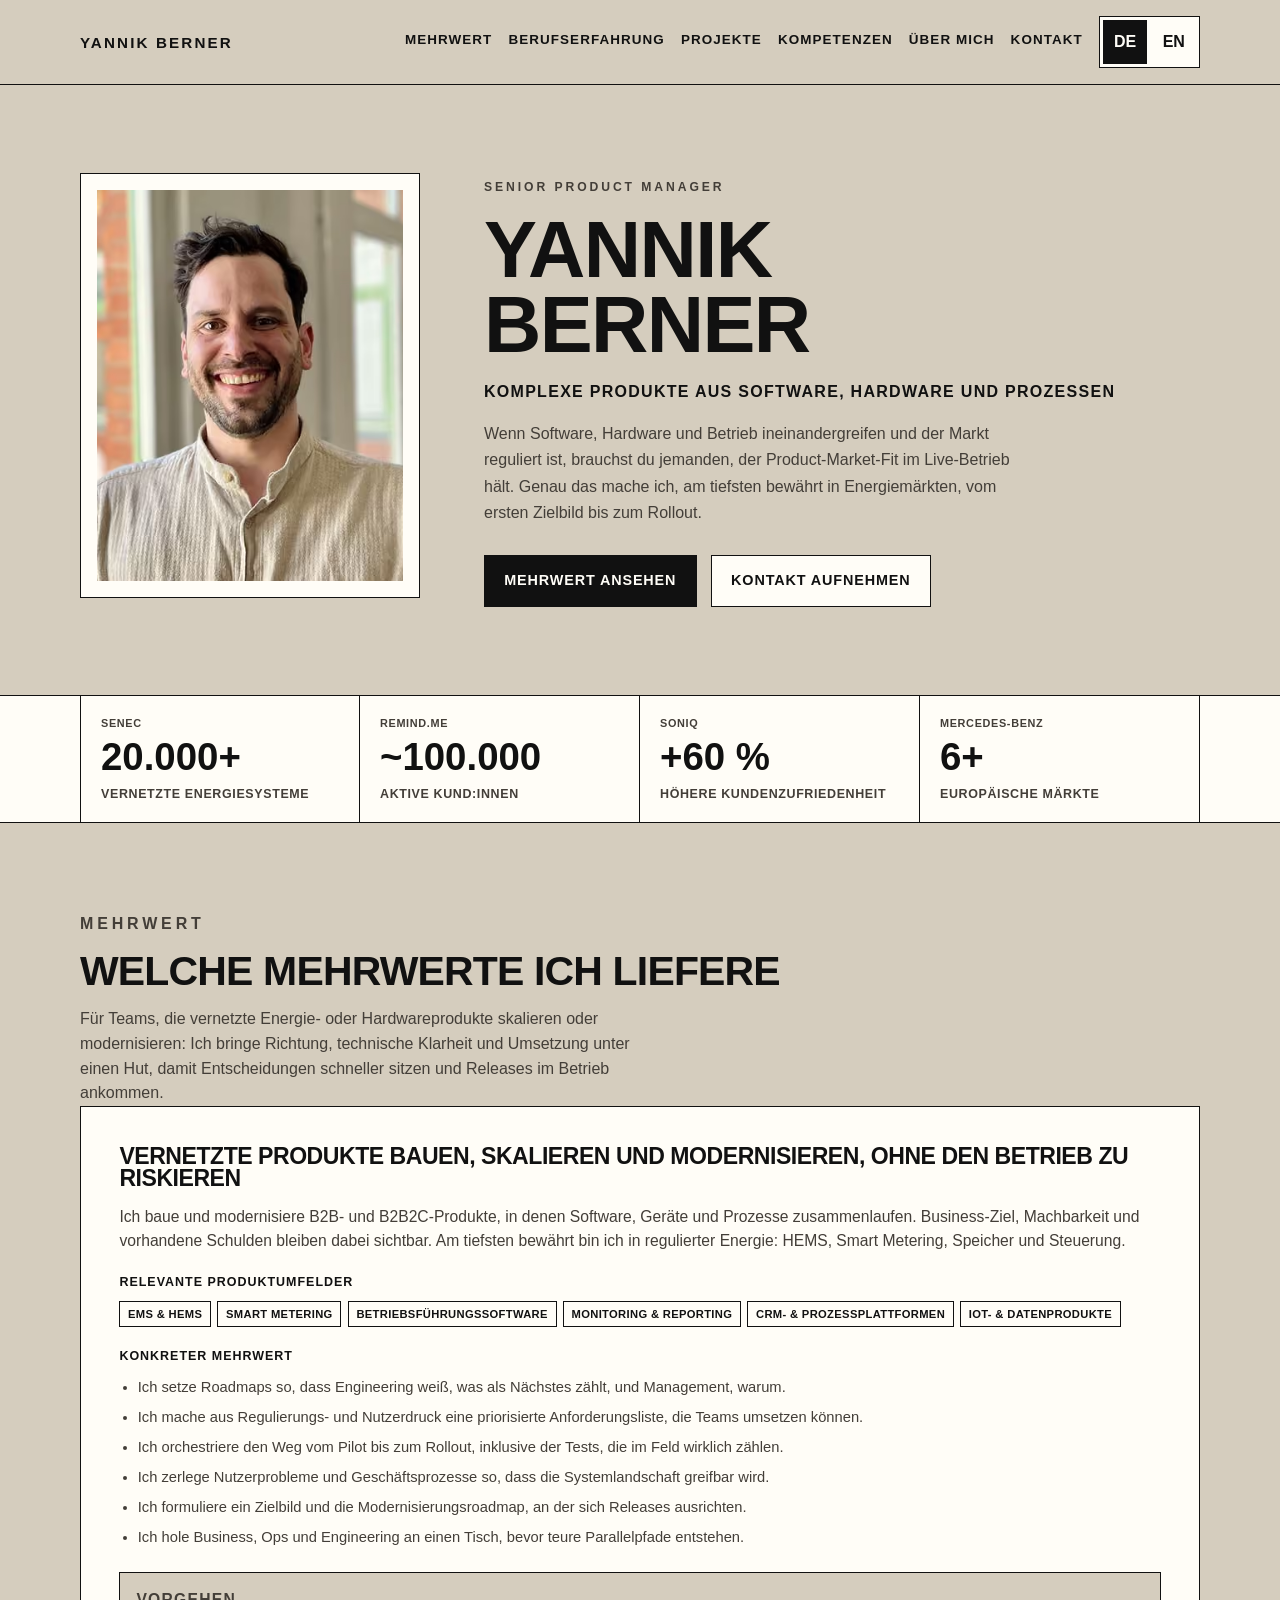
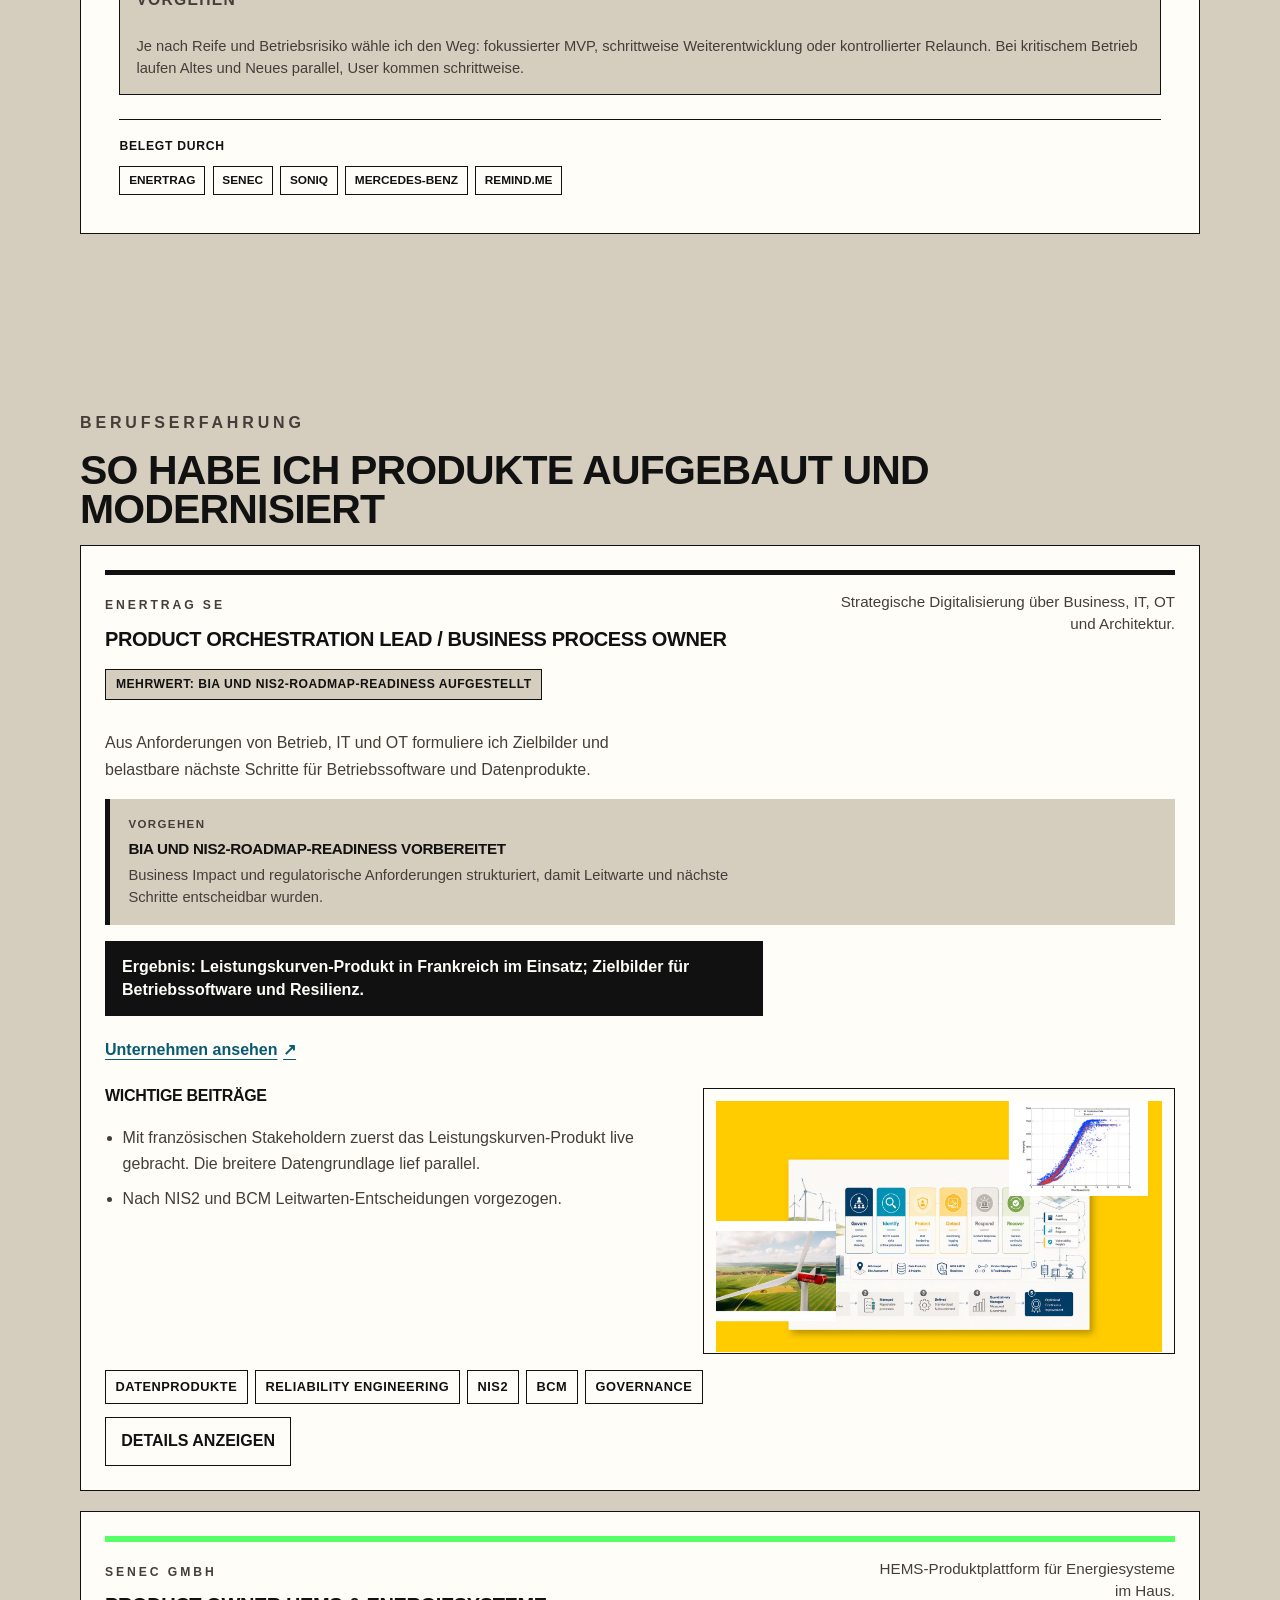
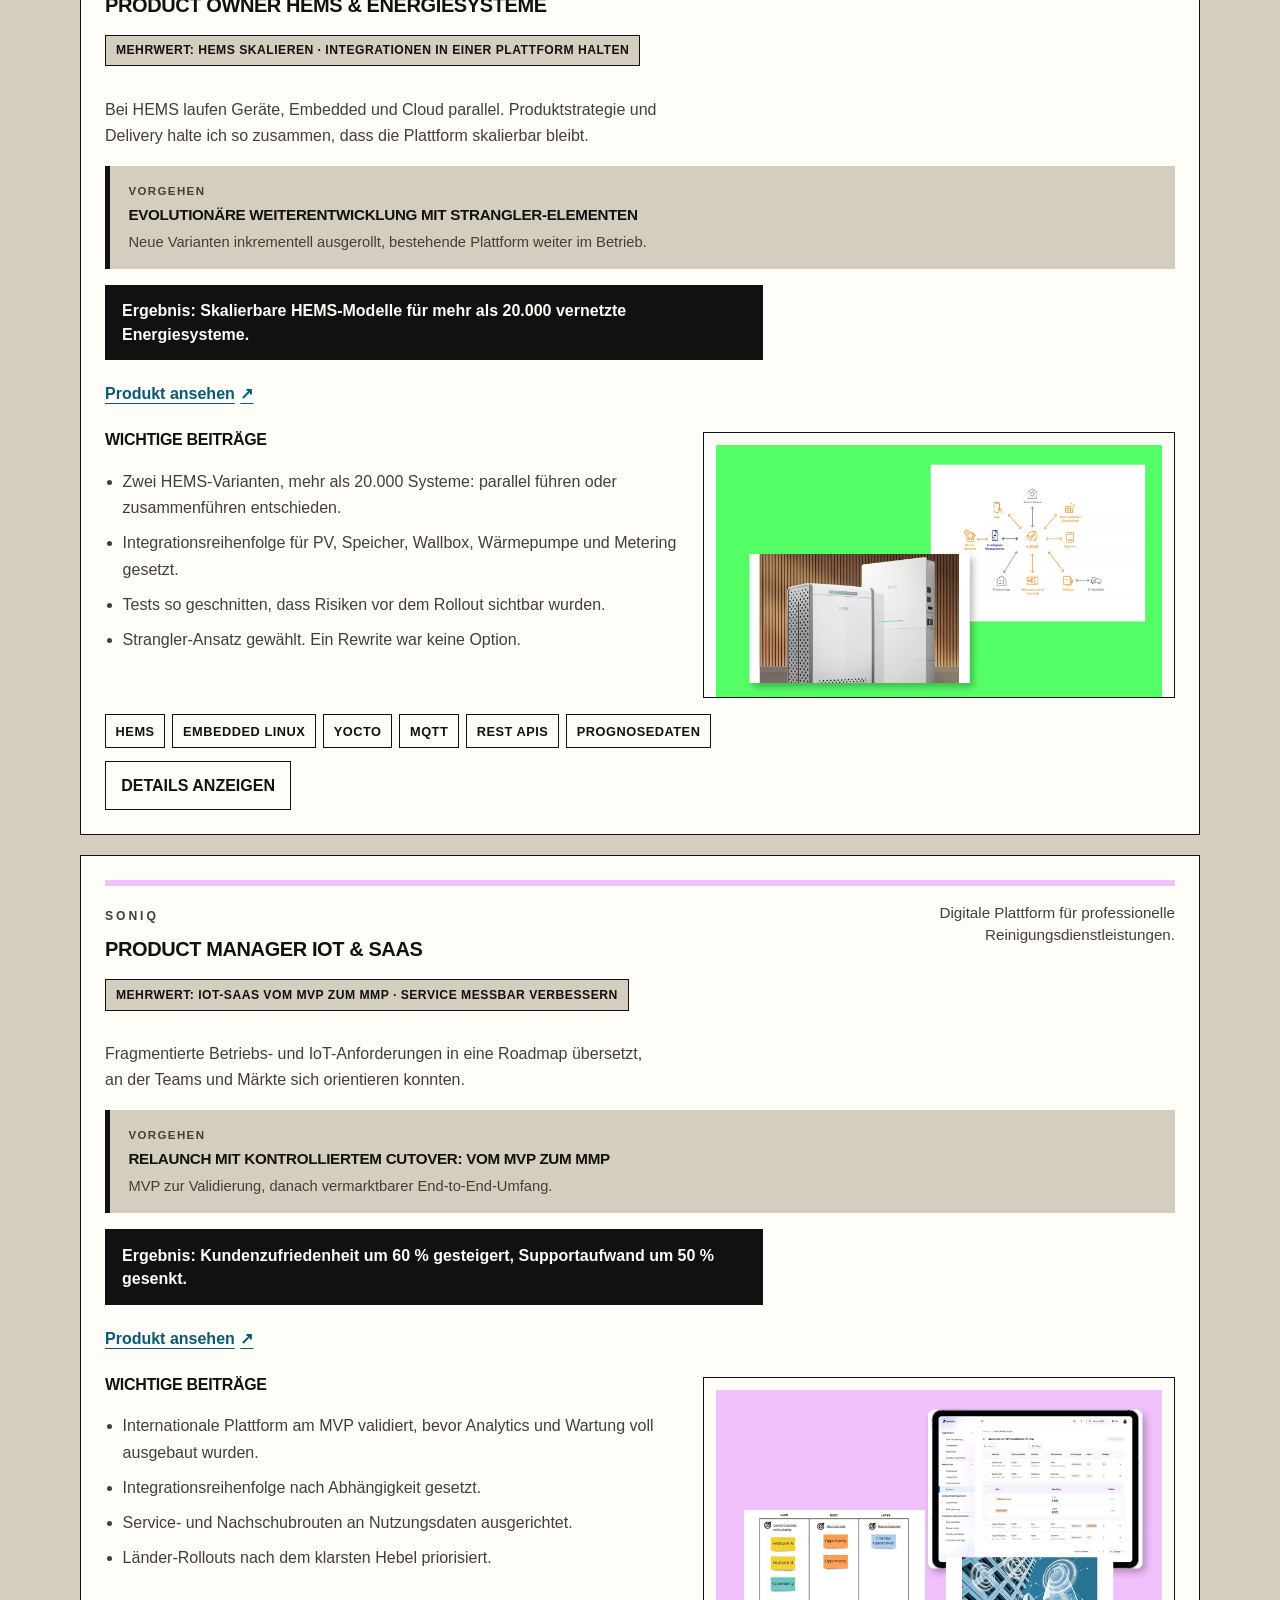
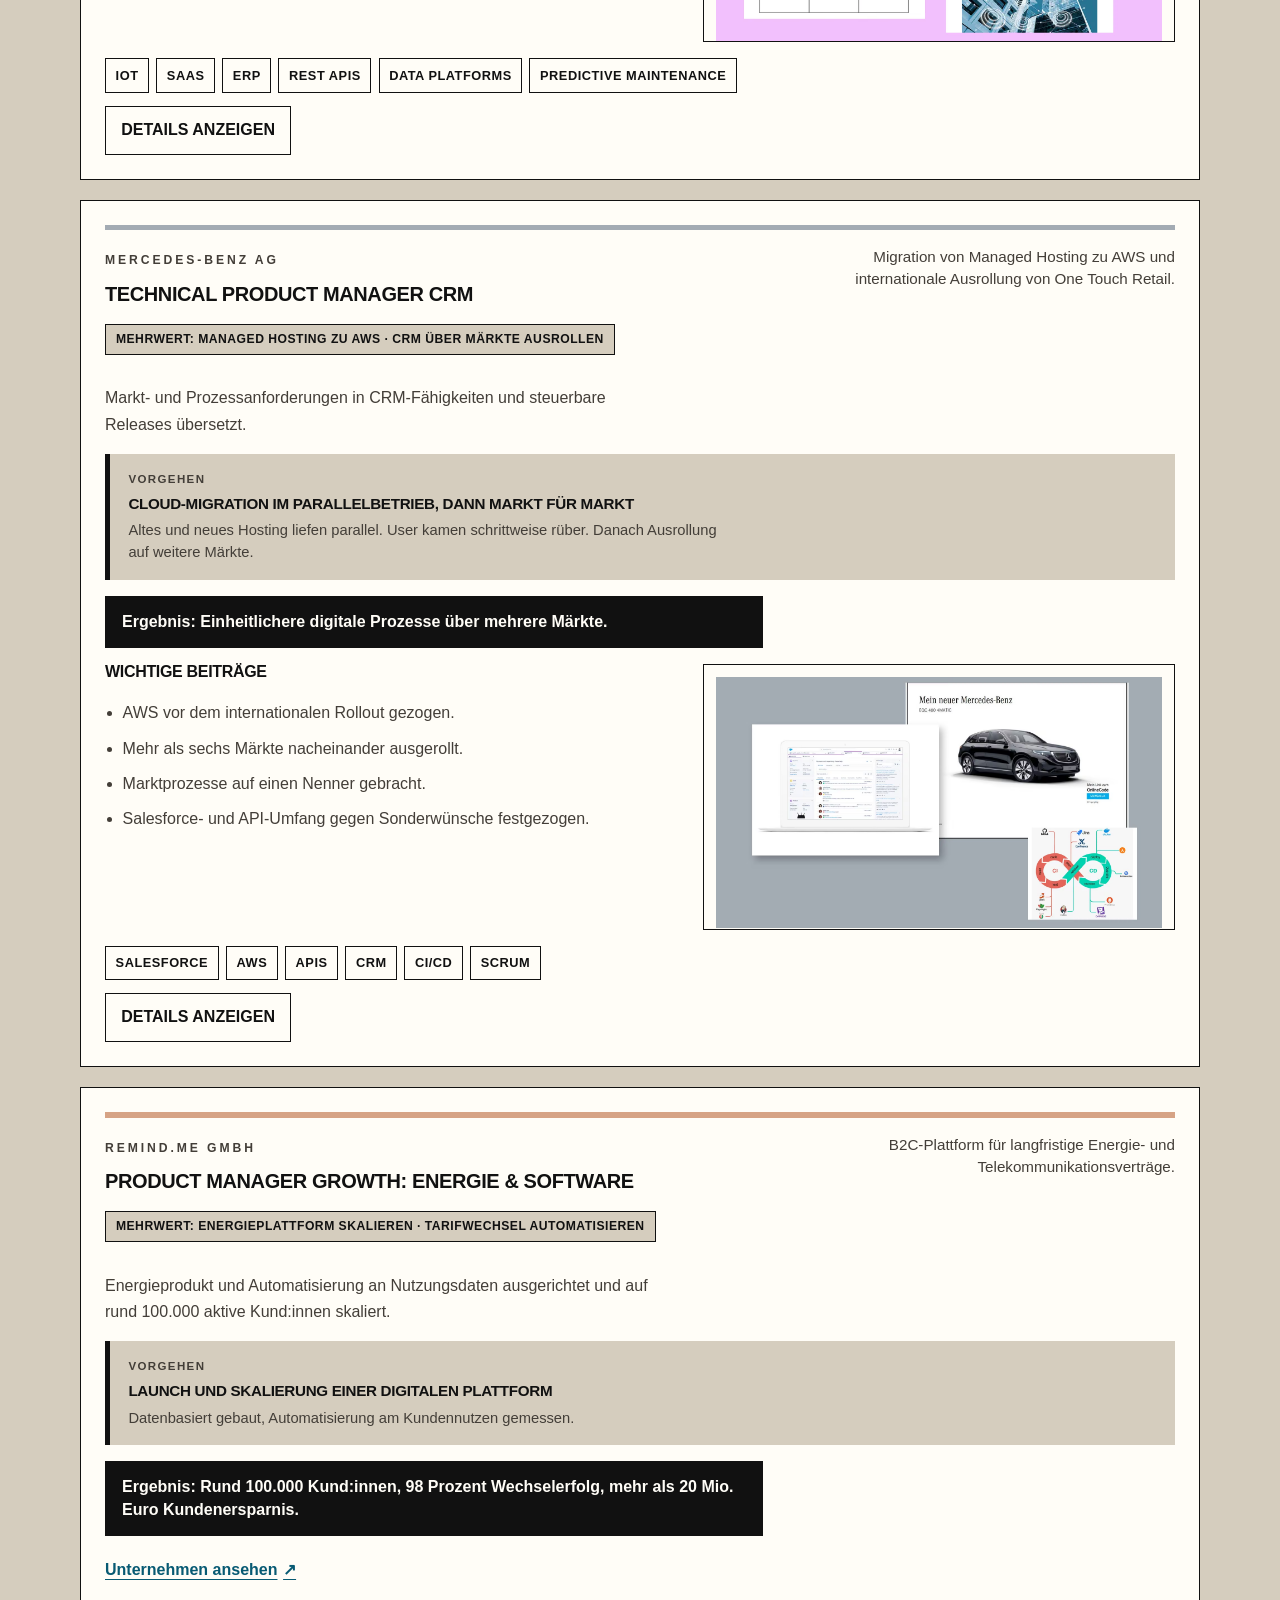
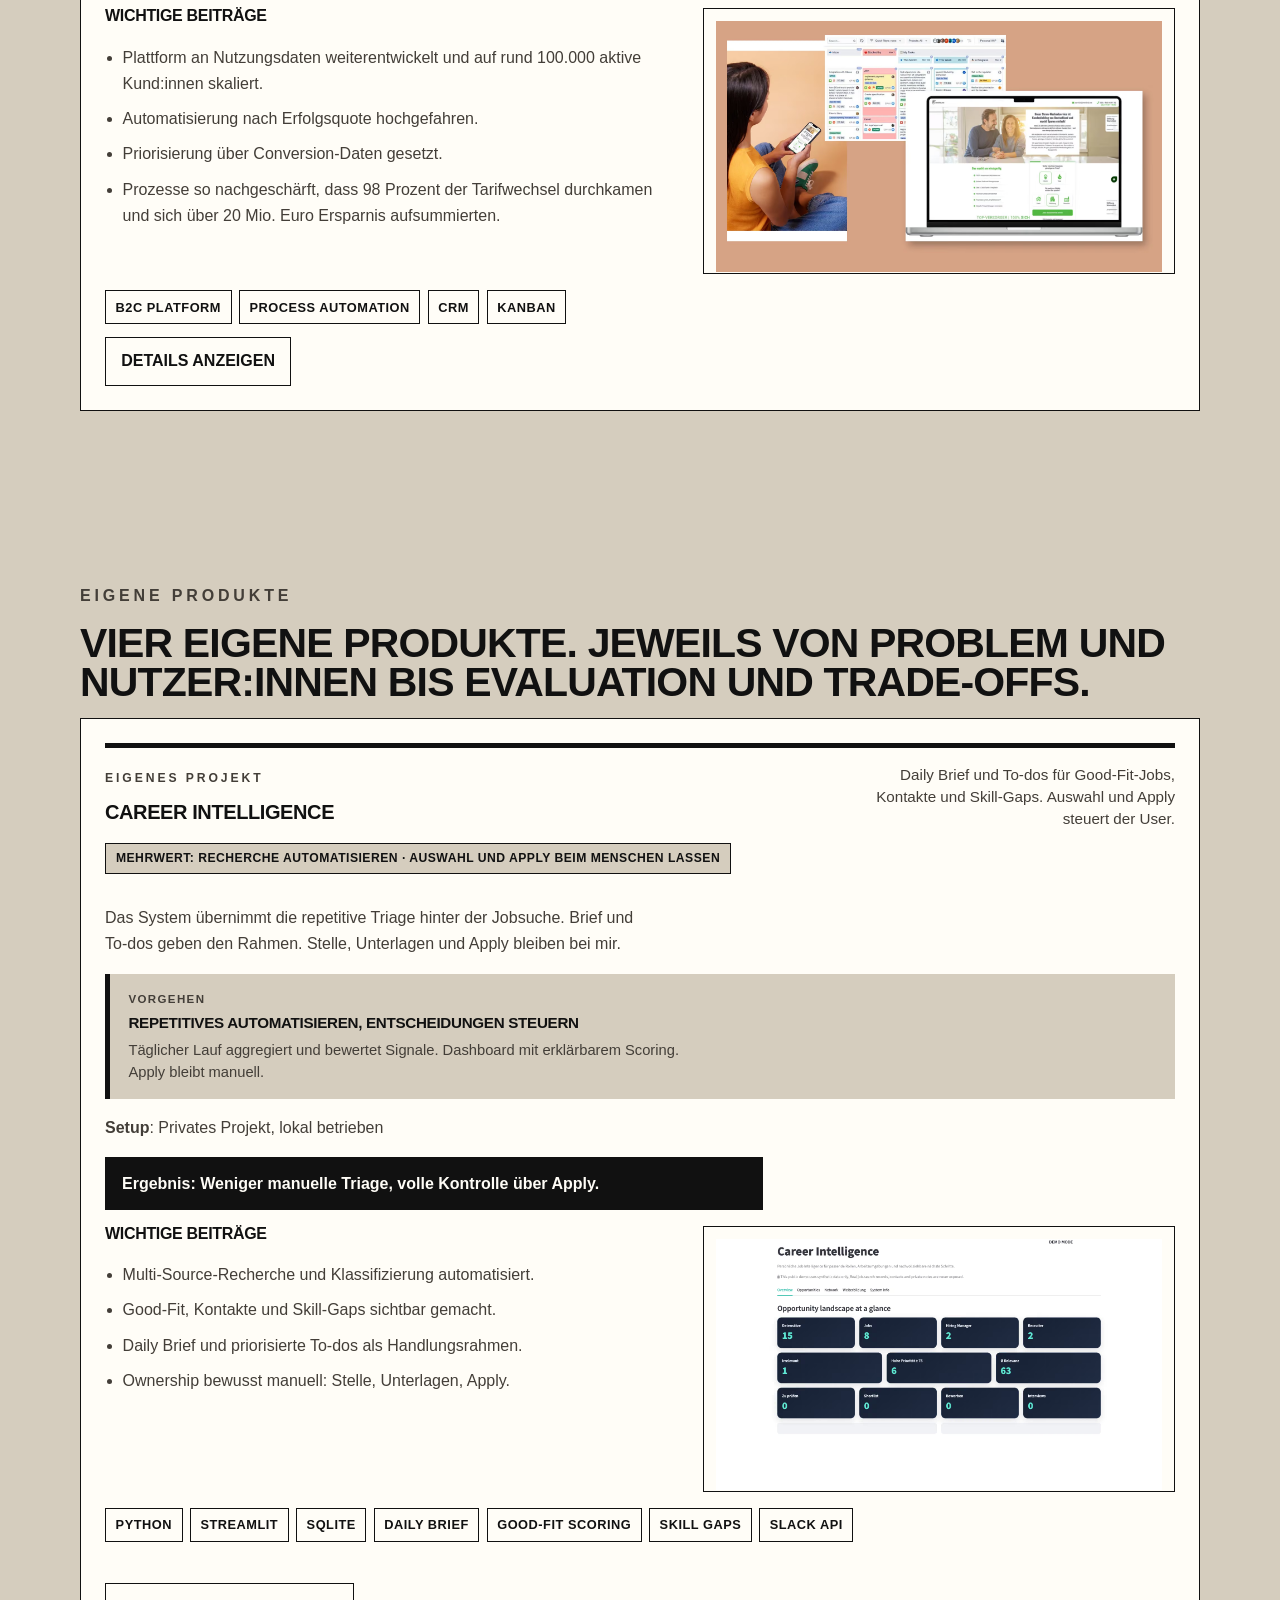
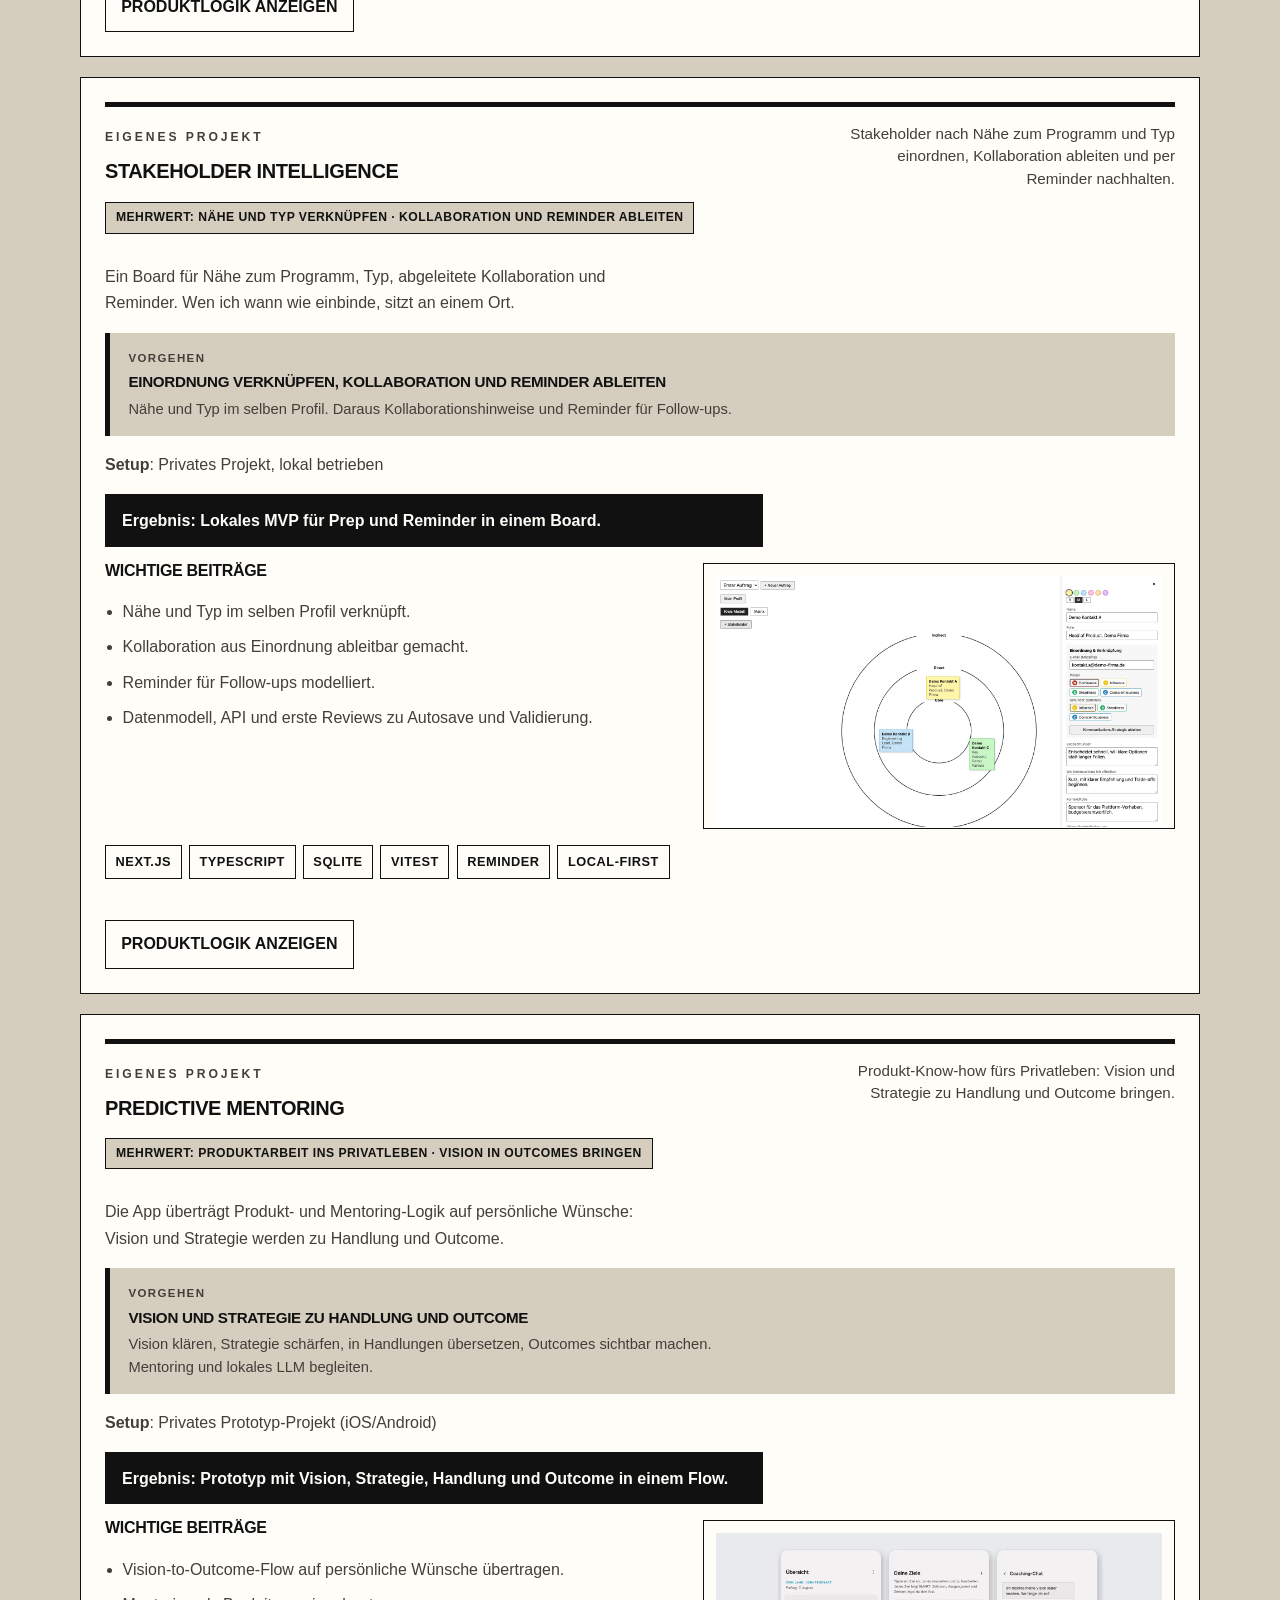
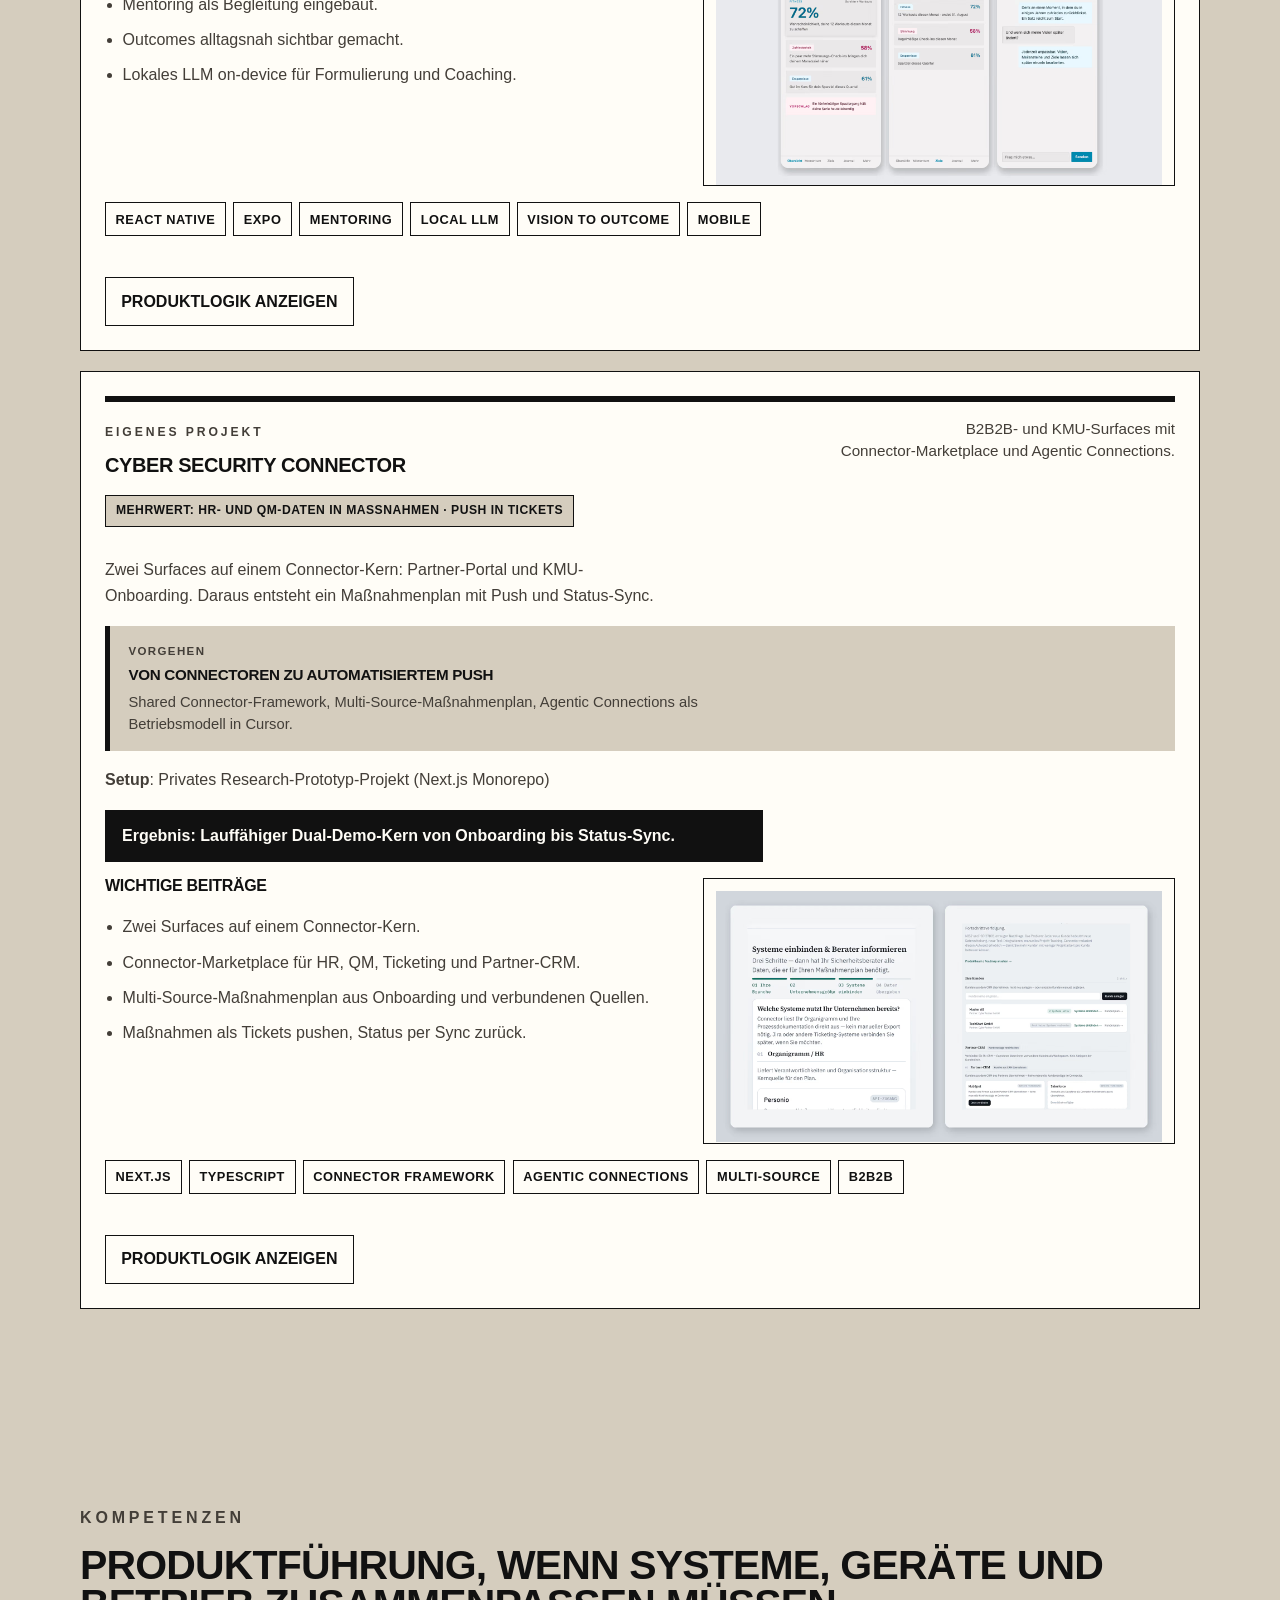
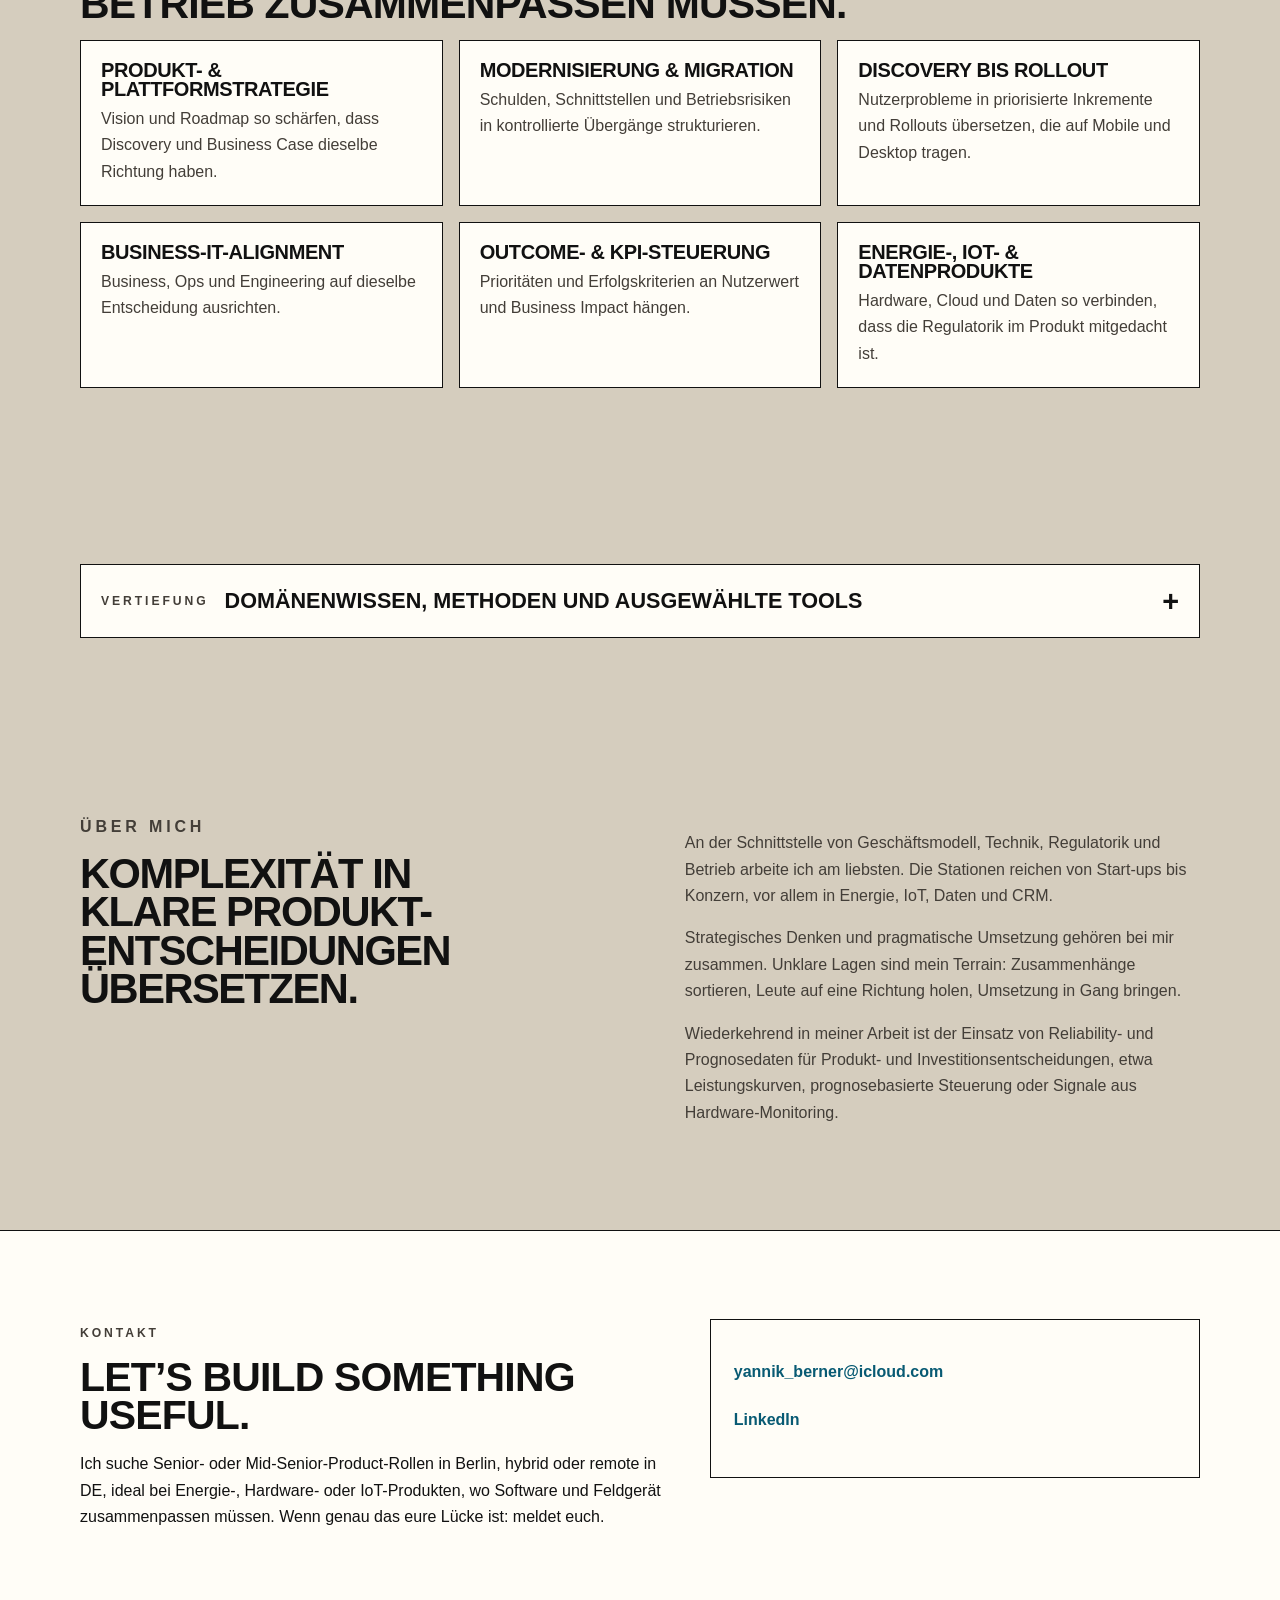
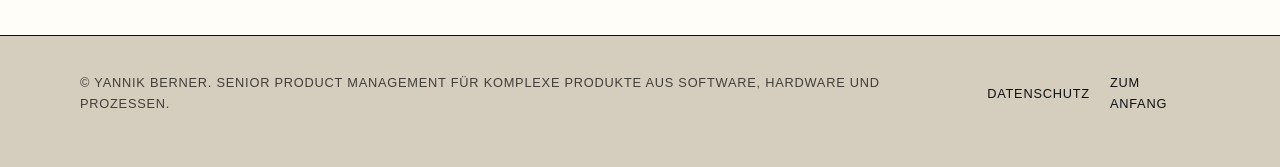
==== index.html @ 07ff30dd "Drop section meta leads and promote the projects intro to the heading. Remove the CV note under expe" ====
<!DOCTYPE html>
<html lang="de">
  <head>
    <meta charset="UTF-8" />
    <meta name="viewport" content="width=device-width, initial-scale=1.0" />
    <meta
      name="description"
      content="Senior Product Manager für komplexe B2B- und B2B2C-Produkte aus Software, Hardware, Prozessen und Daten, am tiefsten bewährt in regulierten Energiemärkten: Product-Market-Fit finden und bewahren, von Discovery bis Rollout."
    />
    <meta name="theme-color" content="#d5cdbe" />
    <link rel="canonical" href="https://yannikberner-ai-pm.github.io/?lang=de" />
    <link rel="alternate" hreflang="de" href="https://yannikberner-ai-pm.github.io/?lang=de" />
    <link rel="alternate" hreflang="en" href="https://yannikberner-ai-pm.github.io/?lang=en" />
    <link rel="alternate" hreflang="x-default" href="https://yannikberner-ai-pm.github.io/" />
    <meta property="og:type" content="profile" />
    <meta property="og:site_name" content="Yannik Berner" />
    <meta property="og:url" content="https://yannikberner-ai-pm.github.io/?lang=de" />
    <meta property="og:title" content="Yannik Berner | Senior Product Manager · Complex Software & Hardware Products" />
    <meta property="og:description" content="Senior Product Manager für komplexe Produkte aus Software, Hardware, Prozessen und Daten, am tiefsten bewährt in regulierten Energiemärkten." />
    <meta property="og:image" content="https://yannikberner-ai-pm.github.io/assets/images/yannik-berner-social-preview.png" />
    <meta property="og:image:width" content="1200" />
    <meta property="og:image:height" content="630" />
    <meta property="og:image:alt" content="Yannik Berner, Senior Product Manager für komplexe Produkte aus Software, Hardware und Prozessen" />
    <meta property="og:locale" content="de_DE" />
    <meta property="og:locale:alternate" content="en_GB" />
    <meta property="profile:first_name" content="Yannik" />
    <meta property="profile:last_name" content="Berner" />
    <meta name="twitter:card" content="summary_large_image" />
    <meta name="twitter:title" content="Yannik Berner | Senior Product Manager · Complex Software & Hardware Products" />
    <meta name="twitter:description" content="Senior Product Manager für komplexe Produkte aus Software, Hardware, Prozessen und Daten, am tiefsten bewährt in regulierten Energiemärkten." />
    <meta name="twitter:image" content="https://yannikberner-ai-pm.github.io/assets/images/yannik-berner-social-preview.png" />
    <meta name="twitter:image:alt" content="Yannik Berner, Senior Product Manager für komplexe Produkte aus Software, Hardware und Prozessen" />
    <title>Yannik Berner | Senior Product Manager · Complex Software & Hardware Products</title>
    <link rel="icon" type="image/png" sizes="32x32" href="assets/images/favicon-32.png" />
    <link rel="stylesheet" href="styles.css?v=20260811-wrap3" />
    <script type="application/ld+json" id="person-jsonld">
      {
        "@context": "https://schema.org",
        "@type": "Person",
        "name": "Yannik Berner",
        "url": "https://yannikberner-ai-pm.github.io/",
        "image": "https://yannikberner-ai-pm.github.io/assets/images/yannik-berner-portrait.jpg",
        "jobTitle": "Senior Product Manager",
        "email": "mailto:yannik_berner@icloud.com",
        "sameAs": ["https://www.linkedin.com/in/yannik-berner-72235216b/"],
        "knowsAbout": [
          "Product Strategy",
          "Platform Strategy",
          "Product Discovery",
          "Product-Market Fit",
          "Complex Systems",
          "Connected Energy",
          "HEMS",
          "Smart Metering",
          "EMS",
          "IoT",
          "B2B2C Products",
          "B2B SaaS",
          "Software Product Modernization",
          "Platform Transformation",
          "Cloud Migration",
          "Stakeholder Management",
          "Roadmaps",
          "OKRs"
        ],
        "contactPoint": {
          "@type": "ContactPoint",
          "contactType": "professional",
          "email": "yannik_berner@icloud.com",
          "url": "https://www.linkedin.com/in/yannik-berner-72235216b/"
        }
      }
    </script>
  </head>
  <body>
    <a class="skip-link" href="#main-content" data-i18n="skipLink">Zum Inhalt springen</a>

    <header class="site-header">
      <div class="container nav-bar">
        <a class="brand" href="#top">Yannik Berner</a>
        <div class="nav-controls">
          <button class="nav-toggle" type="button" aria-expanded="false" aria-controls="site-nav" aria-label="Navigation umschalten" data-i18n-aria="nav.toggleLabel">
            Menü
          </button>
          <nav id="site-nav" class="site-nav" aria-label="Hauptnavigation" data-i18n-aria="nav.mainLabel">
            <a href="#impact" data-i18n="nav.value">Mehrwert</a>
            <a href="#experience" data-i18n="nav.experience">Berufserfahrung</a>
            <a href="#projects" data-i18n="nav.projects">Projekte</a>
            <a href="#capabilities" data-i18n="nav.capabilities">Kompetenzen</a>
            <a href="#about" data-i18n="nav.about">Über mich</a>
            <a href="#contact" data-i18n="nav.contact">Kontakt</a>
            <div class="lang-switcher" role="group" aria-label="Sprachumschalter" data-i18n-aria="nav.languageLabel">
              <button class="lang-button is-active" type="button" data-lang="de" aria-pressed="true">DE</button>
              <button class="lang-button" type="button" data-lang="en" aria-pressed="false">EN</button>
            </div>
          </nav>
        </div>
      </div>
    </header>

    <main id="main-content">
      <section class="hero section" id="top">
        <div class="container hero-grid">
          <div class="portrait-shell reveal">
            <picture>
              <source type="image/avif" srcset="assets/images/yannik-berner-portrait.avif" />
              <source type="image/webp" srcset="assets/images/yannik-berner-portrait.webp" />
              <img src="assets/images/yannik-berner-portrait.jpg" alt="Porträt von Yannik Berner" width="488" height="470" loading="eager" decoding="async" fetchpriority="high" data-i18n-alt="hero.portraitAlt" />
            </picture>
            <div class="image-placeholder" aria-hidden="true">
              <span data-i18n="hero.portraitPlaceholder">Porträt von Yannik Berner</span>
            </div>
          </div>

          <div class="hero-copy reveal">
            <p class="eyebrow" data-i18n="hero.eyebrow">SENIOR PRODUCT MANAGER</p>
            <h1>
              <span data-i18n="hero.nameFirst">YANNIK</span><br />
              <span data-i18n="hero.nameSecond">BERNER</span>
            </h1>
            <p class="hero-title" data-i18n="hero.title">Komplexe Produkte aus Software, Hardware und Prozessen</p>
            <p class="hero-intro" data-i18n="hero.intro">
              Wenn Software, Hardware und Betrieb ineinandergreifen und der Markt reguliert ist, brauchst du jemanden, der Product-Market-Fit im Live-Betrieb hält. Genau das mache ich, am tiefsten bewährt in Energiemärkten, vom ersten Zielbild bis zum Rollout.
            </p>
            <p class="hero-intro-mobile" data-i18n="hero.introMobile">
              Ich halte Product-Market-Fit, wenn Software, Hardware und Betrieb zusammenkommen, vom Zielbild bis zum Rollout.
            </p>
            <div class="hero-actions">
              <a class="button button-primary" href="#impact" data-i18n="hero.ctaPrimary">Mehrwert ansehen</a>
              <a class="button button-secondary" href="#contact" data-i18n="hero.ctaSecondary" data-focus-target="#contact-email">Kontakt aufnehmen</a>
            </div>
          </div>
        </div>
      </section>

      <section class="proof-section" aria-label="Ausgewählte Ergebnisse" data-i18n-aria="proof.ariaLabel">
        <div class="container proof-grid">
          <a href="#senec" class="proof-item">
            <span class="proof-source">SENEC</span>
            <strong>20.000+</strong>
            <span data-i18n="proof.items.0">vernetzte Energiesysteme</span>
          </a>
          <a href="#remindme" class="proof-item">
            <span class="proof-source">remind.me</span>
            <strong>~100.000</strong>
            <span data-i18n="proof.items.1">aktive Kund:innen</span>
          </a>
          <a href="#soniq" class="proof-item">
            <span class="proof-source">soniq</span>
            <strong>+60 %</strong>
            <span data-i18n="proof.items.2">höhere Kundenzufriedenheit</span>
          </a>
          <a href="#mercedes" class="proof-item">
            <span class="proof-source">Mercedes-Benz</span>
            <strong>6+</strong>
            <span data-i18n="proof.items.3">europäische Märkte</span>
          </a>
        </div>
      </section>

      <section class="section impact-section" id="impact">
        <div class="container">
          <div class="section-intro reveal">
            <p class="eyebrow" data-i18n="impact.eyebrow">Mehrwert</p>
            <h2 data-i18n="impact.heading">Welche Mehrwerte ich liefere</h2>
            <p class="section-lead" data-i18n="impact.intro">
              Für Teams, die vernetzte Energie- oder Hardwareprodukte skalieren oder modernisieren: Ich bringe Richtung, technische Klarheit und Umsetzung unter einen Hut, damit Entscheidungen schneller sitzen und Releases im Betrieb ankommen.
            </p>
          </div>
          <div class="impact-grid">
            <article class="impact-card reveal">
              <h3 data-i18n="impact.items.0.title">Vernetzte Produkte bauen, skalieren und modernisieren, ohne den Betrieb zu riskieren</h3>
              <p data-i18n="impact.items.0.text">Ich baue und modernisiere B2B- und B2B2C-Produkte, in denen Software, Geräte und Prozesse zusammenlaufen. Business-Ziel, Machbarkeit und vorhandene Schulden bleiben dabei sichtbar. Am tiefsten bewährt bin ich in regulierter Energie: HEMS, Smart Metering, Speicher und Steuerung.</p>
              <h4 data-i18n="impact.environmentsHeading">Relevante Produktumfelder</h4>
              <div class="impact-tags">
                <span data-i18n="impact.items.0.environments.0">EMS &amp; HEMS</span>
                <span data-i18n="impact.items.0.environments.1">Smart Metering</span>
                <span data-i18n="impact.items.0.environments.5">Betriebsführungssoftware</span>
                <span data-i18n="impact.items.0.environments.7">Monitoring &amp; Reporting</span>
                <span data-i18n="impact.items.0.environments.11">CRM- &amp; Prozessplattformen</span>
                <span data-i18n="impact.items.0.environments.12">IoT- &amp; Datenprodukte</span>
              </div>
              <h4 data-i18n="impact.valueHeading">Konkreter Mehrwert</h4>
              <ul>
                <li data-i18n="impact.items.0.points.0">Ich setze Roadmaps so, dass Engineering weiß, was als Nächstes zählt, und Management, warum.</li>
                <li data-i18n="impact.items.0.points.1">Ich mache aus Regulierungs- und Nutzerdruck eine priorisierte Anforderungsliste, die Teams umsetzen können.</li>
                <li data-i18n="impact.items.0.points.4">Ich orchestriere den Weg vom Pilot bis zum Rollout, inklusive der Tests, die im Feld wirklich zählen.</li>
                <li data-i18n="impact.items.0.points.7">Ich zerlege Nutzerprobleme und Geschäftsprozesse so, dass die Systemlandschaft greifbar wird.</li>
                <li data-i18n="impact.items.0.points.8">Ich formuliere ein Zielbild und die Modernisierungsroadmap, an der sich Releases ausrichten.</li>
                <li data-i18n="impact.items.0.points.12">Ich hole Business, Ops und Engineering an einen Tisch, bevor teure Parallelpfade entstehen.</li>
              </ul>
              <div class="impact-approach-note">
                <p class="impact-approach-label" data-i18n="impact.approachSummary">Vorgehen</p>
                <p data-i18n="impact.items.0.approach">Je nach Reife und Betriebsrisiko wähle ich den Weg: fokussierter MVP, schrittweise Weiterentwicklung oder kontrollierter Relaunch. Bei kritischem Betrieb laufen Altes und Neues parallel, User kommen schrittweise.</p>
              </div>
              <div class="impact-proof">
                <span data-i18n="impact.proofLabel">Belegt durch</span>
                <div class="impact-proof-links">
                  <a href="#enertrag">ENERTRAG</a>
                  <a href="#senec">SENEC</a>
                  <a href="#soniq">soniq</a>
                  <a href="#mercedes">Mercedes-Benz</a>
                  <a href="#remindme">remind.me</a>
                </div>
              </div>
            </article>
          </div>
        </div>
      </section>

      <section class="section" id="about">
        <div class="container split-layout about-layout">
          <div class="section-intro reveal about-heading">
            <p class="eyebrow" data-i18n="about.eyebrow">Über mich</p>
            <h2 class="about-title">
              <span data-i18n="about.heading.0">KOMPLEXITÄT IN</span>
              <span data-i18n="about.heading.1">KLARE PRODUKT-</span>
              <span data-i18n="about.heading.2">ENTSCHEIDUNGEN</span>
              <span data-i18n="about.heading.3">ÜBERSETZEN.</span>
            </h2>
          </div>
          <div class="prose reveal about-content">
            <p data-i18n="about.p1">
              An der Schnittstelle von Geschäftsmodell, Technik, Regulatorik und Betrieb arbeite ich am liebsten. Die Stationen reichen von Start-ups bis Konzern, vor allem in Energie, IoT, Daten und CRM.
            </p>
            <p data-i18n="about.p2">
              Strategisches Denken und pragmatische Umsetzung gehören bei mir zusammen. Unklare Lagen sind mein Terrain: Zusammenhänge sortieren, Leute auf eine Richtung holen, Umsetzung in Gang bringen.
            </p>
            <p data-i18n="about.p3">
              Wiederkehrend in meiner Arbeit ist der Einsatz von Reliability- und Prognosedaten für Produkt- und Investitionsentscheidungen, etwa Leistungskurven, prognosebasierte Steuerung oder Signale aus Hardware-Monitoring.
            </p>
          </div>
        </div>
      </section>

      <section class="section" id="capabilities">
        <div class="container">
          <div class="section-intro reveal">
            <p class="eyebrow" data-i18n="capabilities.eyebrow">Kompetenzen</p>
            <h2 data-i18n="capabilities.heading">Produktführung, wenn Systeme, Geräte und Betrieb zusammenpassen müssen.</h2>
          </div>
          <div class="capabilities-grid">
            <article class="capability reveal">
              <h3 data-i18n="capabilities.items.0.title">Produkt- &amp; Plattformstrategie</h3>
              <p data-i18n="capabilities.items.0.text">Vision und Roadmap so schärfen, dass Discovery und Business Case dieselbe Richtung haben.</p>
            </article>
            <article class="capability reveal">
              <h3 data-i18n="capabilities.items.1.title">Modernisierung &amp; Migration</h3>
              <p data-i18n="capabilities.items.1.text">Schulden, Schnittstellen und Betriebsrisiken in kontrollierte Übergänge strukturieren.</p>
            </article>
            <article class="capability reveal">
              <h3 data-i18n="capabilities.items.2.title">Discovery bis Rollout</h3>
              <p data-i18n="capabilities.items.2.text">Nutzerprobleme in priorisierte Inkremente und Rollouts übersetzen, die auf Mobile und Desktop tragen.</p>
            </article>
            <article class="capability reveal">
              <h3 data-i18n="capabilities.items.3.title">Business-IT-Alignment</h3>
              <p data-i18n="capabilities.items.3.text">Business, Ops und Engineering auf dieselbe Entscheidung ausrichten.</p>
            </article>
            <article class="capability reveal">
              <h3 data-i18n="capabilities.items.4.title">Outcome- &amp; KPI-Steuerung</h3>
              <p data-i18n="capabilities.items.4.text">Prioritäten und Erfolgskriterien an Nutzerwert und Business Impact hängen.</p>
            </article>
            <article class="capability reveal">
              <h3 data-i18n="capabilities.items.5.title">Energie-, IoT- &amp; Datenprodukte</h3>
              <p data-i18n="capabilities.items.5.text">Hardware, Cloud und Daten so verbinden, dass die Regulatorik im Produkt mitgedacht ist.</p>
            </article>
          </div>
        </div>
      </section>

      <section class="section skills-section">
        <div class="container">
          <details class="skills-disclosure reveal">
            <summary>
              <span class="eyebrow" data-i18n="skills.eyebrow">Vertiefung</span>
              <span class="skills-summary-title" data-i18n="skills.heading">Domänenwissen, Methoden und ausgewählte Tools</span>
            </summary>
            <div class="skills-grid">
            <article class="skill-group reveal">
              <h3 data-i18n="skills.groups.0.title">Energie &amp; Regulierung</h3>
              <ul>
                <li data-i18n="skills.groups.0.items.0">EMS/HEMS</li>
                <li data-i18n="skills.groups.0.items.1">Energy Intelligence</li>
                <li data-i18n="skills.groups.0.items.2">Smart Metering</li>
                <li data-i18n="skills.groups.0.items.3">CLS</li>
                <li data-i18n="skills.groups.0.items.4">§14a EnWG</li>
                <li data-i18n="skills.groups.0.items.5">FNN-Steuerboxen</li>
                <li data-i18n="skills.groups.0.items.6">dynamische Stromtarife</li>
                <li data-i18n="skills.groups.0.items.7">Eigenverbrauchsoptimierung</li>
                <li data-i18n="skills.groups.0.items.8">Direktvermarktung</li>
                <li data-i18n="skills.groups.0.items.9">Flexibilitätsmärkte</li>
                <li data-i18n="skills.groups.0.items.10">EEG</li>
              </ul>
            </article>
            <article class="skill-group reveal">
              <h3 data-i18n="skills.groups.1.title">Energiesysteme &amp; Technologie</h3>
              <ul>
                <li data-i18n="skills.groups.1.items.0">PV</li>
                <li data-i18n="skills.groups.1.items.1">Batteriespeicher</li>
                <li data-i18n="skills.groups.1.items.2">Wallboxen</li>
                <li data-i18n="skills.groups.1.items.3">Wärmepumpen</li>
                <li data-i18n="skills.groups.1.items.4">IoT</li>
                <li data-i18n="skills.groups.1.items.5">Edge-Geräte</li>
                <li data-i18n="skills.groups.1.items.6">Embedded-Systeme</li>
                <li data-i18n="skills.groups.1.items.7">MQTT</li>
                <li data-i18n="skills.groups.1.items.8">EEBus</li>
                <li data-i18n="skills.groups.1.items.9">Modbus</li>
                <li data-i18n="skills.groups.1.items.10">RS485</li>
                <li data-i18n="skills.groups.1.items.11">REST-APIs</li>
                <li data-i18n="skills.groups.1.items.12">Datenmodelle</li>
                <li data-i18n="skills.groups.1.items.13">AWS</li>
              </ul>
            </article>
            <article class="skill-group reveal">
              <h3 data-i18n="skills.groups.2.title">Produktmanagement</h3>
              <ul>
                <li data-i18n="skills.groups.2.items.0">Produktstrategie</li>
                <li data-i18n="skills.groups.2.items.1">Roadmaps</li>
                <li data-i18n="skills.groups.2.items.2">Product Discovery</li>
                <li data-i18n="skills.groups.2.items.3">Anforderungsmanagement &amp; User Stories</li>
                <li data-i18n="skills.groups.2.items.4">Akzeptanzkriterien</li>
                <li data-i18n="skills.groups.2.items.5">MVP &amp; MMP</li>
                <li data-i18n="skills.groups.2.items.6">Make / Partner / Buy</li>
                <li data-i18n="skills.groups.2.items.7">Priorisierung</li>
                <li data-i18n="skills.groups.2.items.8">KPIs &amp; Outcomes</li>
                <li data-i18n="skills.groups.2.items.9">Prozessoptimierung</li>
                <li data-i18n="skills.groups.2.items.10">Mobile/Tablet/Desktop</li>
              </ul>
            </article>
            <article class="skill-group reveal">
              <h3 data-i18n="skills.groups.3.title">Zusammenarbeit</h3>
              <ul>
                <li data-i18n="skills.groups.3.items.0">Stakeholder-Abstimmung</li>
                <li data-i18n="skills.groups.3.items.1">Cross-funktionale Zusammenarbeit</li>
                <li data-i18n="skills.groups.3.items.2">Nutzer- &amp; Fachbereichsworkshops</li>
                <li data-i18n="skills.groups.3.items.3">Partner- &amp; Anbietersteuerung</li>
                <li data-i18n="skills.groups.3.items.4">Management-Entscheidungsvorlagen</li>
                <li data-i18n="skills.groups.3.items.5">Internationale Zusammenarbeit</li>
              </ul>
            </article>
            <article class="skill-group reveal">
              <h3 data-i18n="skills.groups.4.title">Arbeitsweisen &amp; Methoden</h3>
              <ul>
                <li data-i18n="skills.groups.4.items.0">Scrum</li>
                <li data-i18n="skills.groups.4.items.1">Kanban</li>
                <li data-i18n="skills.groups.4.items.2">Flight Levels</li>
                <li data-i18n="skills.groups.4.items.3">OKRs</li>
                <li data-i18n="skills.groups.4.items.4">Evolutionäre Produktentwicklung</li>
                <li data-i18n="skills.groups.4.items.5">Inkrementelle Releases</li>
              </ul>
            </article>
            <article class="skill-group reveal">
              <h3 data-i18n="skills.groups.5.title">Tools &amp; Prototyping</h3>
              <ul>
                <li data-i18n="skills.groups.5.items.0">Jira</li>
                <li data-i18n="skills.groups.5.items.1">Confluence</li>
                <li data-i18n="skills.groups.5.items.2">Xray</li>
                <li data-i18n="skills.groups.5.items.3">Python-Prototyping</li>
                <li data-i18n="skills.groups.5.items.4">KI-gestütztes Prototyping</li>
                <li data-i18n="skills.groups.5.items.5">Claude Code</li>
                <li data-i18n="skills.groups.5.items.6">GitHub Copilot</li>
              </ul>
            </article>
            </div>
          </details>
        </div>
      </section>

      <section class="section experience-section" id="experience">
        <div class="container">
          <div class="section-intro reveal">
            <p class="eyebrow" data-i18n="experience.eyebrow">Berufserfahrung</p>
            <h2 data-i18n="experience.heading">So habe ich Produkte aufgebaut und modernisiert</h2>
          </div>

          <article class="case-study energtrag reveal" id="enertrag">
            <div class="case-accent"></div>
            <div class="case-study-header">
              <div>
                <p class="eyebrow">ENERTRAG SE</p>
                <h3 data-i18n="experience.enertrag.title">Product Orchestration Lead / Business Process Owner</h3>
              </div>
              <p class="case-context" data-i18n="experience.enertrag.meta">Strategische Digitalisierung über Business, IT, OT und Architektur.</p>
            </div>
            <p class="value-label" data-i18n="experience.enertrag.valueLabel">Mehrwert: BIA und NIS2‑Roadmap‑Readiness aufgestellt</p>
            <p class="case-overview" data-i18n="experience.enertrag.overview">Aus Anforderungen von Betrieb, IT und OT formuliere ich Zielbilder und belastbare nächste Schritte für Betriebssoftware und Datenprodukte.</p>
            <div class="case-approach">
              <p class="case-approach-label" data-i18n="experience.common.approachLabel">Vorgehen</p>
              <h4 data-i18n="experience.enertrag.approachTitle">BIA und NIS2‑Roadmap‑Readiness vorbereitet</h4>
              <p data-i18n="experience.enertrag.approachText">Business Impact und regulatorische Anforderungen strukturiert, damit Leitwarte und nächste Schritte entscheidbar wurden.</p>
            </div>
            <p class="result-line" data-i18n="experience.enertrag.result">Ergebnis: Leistungskurven-Produkt in Frankreich im Einsatz; Zielbilder für Betriebssoftware und Resilienz.</p>
            <p class="case-external-link">
              <a href="https://enertrag.com/de" target="_blank" rel="noopener noreferrer" data-url-de="https://enertrag.com/de" data-url-en="https://enertrag.com/" data-i18n-aria="experience.enertrag.mediaLinkLabel"><span data-i18n="experience.common.companyLink">Unternehmen ansehen</span> <span aria-hidden="true">↗</span></a>
            </p>
            <div class="case-body">
              <div class="case-list">
                <h4 data-i18n="experience.common.contributions">Wichtige Beiträge</h4>
                <ul>
                  <li data-i18n="experience.enertrag.contributions.0">Mit französischen Stakeholdern zuerst das Leistungskurven-Produkt live gebracht. Die breitere Datengrundlage lief parallel.</li>
                  <li data-i18n="experience.enertrag.contributions.1">Nach NIS2 und BCM Leitwarten-Entscheidungen vorgezogen.</li>
                </ul>
              </div>
              <a
                class="media-shell media-link"
                href="https://enertrag.com/de"
                target="_blank"
                rel="noopener noreferrer"
                data-url-de="https://enertrag.com/de"
                data-url-en="https://enertrag.com/"
                data-i18n-aria="experience.enertrag.mediaLinkLabel"
              >
                <picture>
                  <source type="image/avif" srcset="assets/images/enertrag-case-study-collage.avif" />
                  <source type="image/webp" srcset="assets/images/enertrag-case-study-collage.webp" />
                  <img src="assets/images/enertrag-case-study-collage.jpg" alt="Collage zu den Digitalisierungsprojekten bei ENERTRAG" width="1600" height="900" loading="lazy" decoding="async" data-i18n-alt="experience.enertrag.imageAlt" />
                </picture>
                <div class="image-placeholder" aria-hidden="true">
                  <span data-i18n="experience.common.casePlaceholder">Case-Study-Visualisierung</span>
                </div>
              </a>
            </div>
            <div class="tags" aria-label="Technologie und Methoden" data-i18n-aria="experience.common.tagsLabel">
              <span data-i18n="experience.enertrag.tags.0">Datenprodukte</span>
              <span data-i18n="experience.enertrag.tags.1">Reliability Engineering</span>
              <span data-i18n="experience.enertrag.tags.2">NIS2</span>
              <span data-i18n="experience.enertrag.tags.3">BCM</span>
              <span data-i18n="experience.enertrag.tags.4">Governance</span>
            </div>
            <button class="details-toggle" type="button" aria-expanded="false" aria-controls="details-enertrag" data-i18n="experience.common.viewDetails">Details anzeigen</button>
            <div id="details-enertrag" class="case-details" hidden>
              <p><strong data-i18n="experience.common.contextLabel">Kontext</strong>: <span data-i18n="experience.enertrag.details.context">Modernisierung vorbereitet, Schwerpunkt dann POLIS mit Cyber Security, NIS2 und BCM. Das Leistungskurven-Produkt ging unabhängig live. Reliability-Prototyp blieb zunächst im Backlog.</span></p>
              <p><strong data-i18n="experience.common.approachLabel">Ansatz</strong>: <span data-i18n="experience.enertrag.details.approach">Domänen, Use Cases und Datenanforderungen strukturiert. Datenprodukt mit französischen Stakeholdern geliefert. Parallel liefen Zielbilder, Roadmap und Anbieteranalyse.</span></p>
              <p><strong data-i18n="experience.common.valueLabel">Wert</strong>: <span data-i18n="experience.enertrag.details.value">Grundlage für weitere Produktentscheidungen und kritische Betriebsprozesse unter Resilienz-Druck.</span></p>
            </div>
          </article>

          <article class="case-study senec reveal" id="senec">
            <div class="case-accent"></div>
            <div class="case-study-header">
              <div>
                <p class="eyebrow">SENEC GmbH</p>
                <h3 data-i18n="experience.senec.title">Product Owner HEMS &amp; Energiesysteme</h3>
              </div>
              <p class="case-context" data-i18n="experience.senec.meta">HEMS-Produktplattform für Energiesysteme im Haus.</p>
            </div>
            <p class="value-label" data-i18n="experience.senec.valueLabel">Mehrwert: HEMS skalieren · Integrationen in einer Plattform halten</p>
            <p class="case-overview" data-i18n="experience.senec.overview">Bei HEMS laufen Geräte, Embedded und Cloud parallel. Produktstrategie und Delivery halte ich so zusammen, dass die Plattform skalierbar bleibt.</p>
            <div class="case-approach">
              <p class="case-approach-label" data-i18n="experience.common.approachLabel">Vorgehen</p>
              <h4 data-i18n="experience.senec.approachTitle">Evolutionäre Weiterentwicklung mit Strangler-Elementen</h4>
              <p data-i18n="experience.senec.approachText">Neue Varianten inkrementell ausgerollt, bestehende Plattform weiter im Betrieb.</p>
            </div>
            <p class="result-line" data-i18n="experience.senec.result">Ergebnis: Skalierbare HEMS-Modelle für mehr als 20.000 vernetzte Energiesysteme.</p>
            <p class="case-external-link">
              <a href="https://senec.com/de/produkte/senec-powerpilot-home" target="_blank" rel="noopener noreferrer" data-i18n-aria="experience.senec.mediaLinkLabel"><span data-i18n="experience.common.productLink">Produkt ansehen</span> <span aria-hidden="true">↗</span></a>
            </p>
            <div class="case-body">
              <div class="case-list">
                <h4 data-i18n="experience.common.contributions">Wichtige Beiträge</h4>
                <ul>
                  <li data-i18n="experience.senec.contributions.0">Zwei HEMS-Varianten, mehr als 20.000 Systeme: parallel führen oder zusammenführen entschieden.</li>
                  <li data-i18n="experience.senec.contributions.1">Integrationsreihenfolge für PV, Speicher, Wallbox, Wärmepumpe und Metering gesetzt.</li>
                  <li data-i18n="experience.senec.contributions.2">Tests so geschnitten, dass Risiken vor dem Rollout sichtbar wurden.</li>
                  <li data-i18n="experience.senec.contributions.3">Strangler-Ansatz gewählt. Ein Rewrite war keine Option.</li>
                </ul>
              </div>
              <a
                class="media-shell media-link"
                href="https://senec.com/de/produkte/senec-powerpilot-home"
                target="_blank"
                rel="noopener noreferrer"
                data-i18n-aria="experience.senec.mediaLinkLabel"
              >
                <picture>
                  <source type="image/avif" srcset="assets/images/senec-case-study-collage.avif" />
                  <source type="image/webp" srcset="assets/images/senec-case-study-collage.webp" />
                  <img src="assets/images/senec-case-study-collage.jpg" alt="Collage zum Home Energy Management System bei SENEC" width="1600" height="900" loading="lazy" decoding="async" data-i18n-alt="experience.senec.imageAlt" />
                </picture>
                <div class="image-placeholder" aria-hidden="true">
                  <span data-i18n="experience.common.casePlaceholder">Case-Study-Visualisierung</span>
                </div>
              </a>
            </div>
            <div class="tags" aria-label="Technologie und Methoden" data-i18n-aria="experience.common.tagsLabel">
              <span data-i18n="experience.senec.tags.0">HEMS</span>
              <span data-i18n="experience.senec.tags.1">Embedded Linux</span>
              <span data-i18n="experience.senec.tags.2">Yocto</span>
              <span data-i18n="experience.senec.tags.3">MQTT</span>
              <span data-i18n="experience.senec.tags.4">REST APIs</span>
              <span data-i18n="experience.senec.tags.5">Prognosedaten</span>
            </div>
            <button class="details-toggle" type="button" aria-expanded="false" aria-controls="details-senec" data-i18n="experience.common.viewDetails">Details anzeigen</button>
            <div id="details-senec" class="case-details" hidden>
              <div class="case-list case-list-more">
                <h4 data-i18n="experience.common.moreContributions">Weitere Beiträge</h4>
                <ul>
                  <li data-i18n="experience.senec.contributions.4">Prognoselogik in die bestehende Steuerung integriert.</li>
                  <li data-i18n="experience.senec.contributions.5">Geräte-Onboarding standardisiert.</li>
                </ul>
              </div>
              <p><strong data-i18n="experience.common.contextLabel">Kontext</strong>: <span data-i18n="experience.senec.details.context">Produktarbeit über Hardware, Software und Cloud mit hoher Abhängigkeit vom laufenden Betrieb.</span></p>
              <p><strong data-i18n="experience.common.approachLabel">Ansatz</strong>: <span data-i18n="experience.senec.details.approach">Bestehende Plattform schrittweise um Varianten und Integrationen erweitert, bei laufendem Betrieb.</span></p>
              <p><strong data-i18n="experience.common.valueLabel">Wert</strong>: <span data-i18n="experience.senec.details.value">Mehr Zuverlässigkeit, bessere Integration, skalierbare Plattformgrundlage.</span></p>
            </div>
          </article>

          <article class="case-study soniq reveal" id="soniq">
            <div class="case-accent"></div>
            <div class="case-study-header">
              <div>
                <p class="eyebrow">soniq</p>
                <h3 data-i18n="experience.soniq.title">Product Manager IoT &amp; SaaS</h3>
              </div>
              <p class="case-context" data-i18n="experience.soniq.meta">Digitale Plattform für professionelle Reinigungsdienstleistungen.</p>
            </div>
            <p class="value-label" data-i18n="experience.soniq.valueLabel">Mehrwert: IoT-SaaS vom MVP zum MMP · Service messbar verbessern</p>
            <p class="case-overview" data-i18n="experience.soniq.overview">Fragmentierte Betriebs- und IoT-Anforderungen in eine Roadmap übersetzt, an der Teams und Märkte sich orientieren konnten.</p>
            <div class="case-approach">
              <p class="case-approach-label" data-i18n="experience.common.approachLabel">Vorgehen</p>
              <h4 data-i18n="experience.soniq.approachTitle">Relaunch mit kontrolliertem Cutover: vom MVP zum MMP</h4>
              <p data-i18n="experience.soniq.approachText">MVP zur Validierung, danach vermarktbarer End‑to‑End-Umfang.</p>
            </div>
            <p class="result-line" data-i18n="experience.soniq.result">Ergebnis: Kundenzufriedenheit um 60 % gesteigert, Supportaufwand um 50 % gesenkt.</p>
            <p class="case-external-link">
              <a href="https://www.karcher.com/de/de/professional/produkte/equipment-management-c998" target="_blank" rel="noopener noreferrer" data-url-de="https://www.karcher.com/de/de/professional/produkte/equipment-management-c998" data-url-en="https://www.kaercher.com/int/professional/connected-cleaning.html" data-i18n-aria="experience.soniq.mediaLinkLabel"><span data-i18n="experience.common.productLink">Produkt ansehen</span> <span aria-hidden="true">↗</span></a>
            </p>
            <div class="case-body">
              <div class="case-list">
                <h4 data-i18n="experience.common.contributions">Wichtige Beiträge</h4>
                <ul>
                  <li data-i18n="experience.soniq.contributions.0">Internationale Plattform am MVP validiert, bevor Analytics und Wartung voll ausgebaut wurden.</li>
                  <li data-i18n="experience.soniq.contributions.1">Integrationsreihenfolge nach Abhängigkeit gesetzt.</li>
                  <li data-i18n="experience.soniq.contributions.2">Service- und Nachschubrouten an Nutzungsdaten ausgerichtet.</li>
                  <li data-i18n="experience.soniq.contributions.3">Länder-Rollouts nach dem klarsten Hebel priorisiert.</li>
                </ul>
              </div>
              <a
                class="media-shell media-link"
                href="https://www.karcher.com/de/de/professional/produkte/equipment-management-c998"
                target="_blank"
                rel="noopener noreferrer"
                data-url-de="https://www.karcher.com/de/de/professional/produkte/equipment-management-c998"
                data-url-en="https://www.kaercher.com/int/professional/connected-cleaning.html"
                data-i18n-aria="experience.soniq.mediaLinkLabel"
              >
                <picture>
                  <source type="image/avif" srcset="assets/images/soniq-case-study-collage.avif" />
                  <source type="image/webp" srcset="assets/images/soniq-case-study-collage.webp" />
                  <img src="assets/images/soniq-case-study-collage.jpg" alt="Collage zur IoT- und Datenplattform soniq IQ" width="1600" height="900" loading="lazy" decoding="async" data-i18n-alt="experience.soniq.imageAlt" />
                </picture>
                <div class="image-placeholder" aria-hidden="true">
                  <span data-i18n="experience.common.casePlaceholder">Case-Study-Visualisierung</span>
                </div>
              </a>
            </div>
            <div class="tags" aria-label="Technologie und Methoden" data-i18n-aria="experience.common.tagsLabel">
              <span data-i18n="experience.soniq.tags.0">IoT</span>
              <span data-i18n="experience.soniq.tags.1">SaaS</span>
              <span data-i18n="experience.soniq.tags.2">ERP</span>
              <span data-i18n="experience.soniq.tags.3">REST APIs</span>
              <span data-i18n="experience.soniq.tags.4">Data Platforms</span>
              <span data-i18n="experience.soniq.tags.5">Predictive Maintenance</span>
            </div>
            <button class="details-toggle" type="button" aria-expanded="false" aria-controls="details-soniq" data-i18n="experience.common.viewDetails">Details anzeigen</button>
            <div id="details-soniq" class="case-details" hidden>
              <div class="case-list case-list-more">
                <h4 data-i18n="experience.common.moreContributions">Weitere Beiträge</h4>
                <ul>
                  <li data-i18n="experience.soniq.contributions.4">Reliability-Daten für vorausschauende Wartung genutzt.</li>
                </ul>
              </div>
              <p><strong data-i18n="experience.common.contextLabel">Kontext</strong>: <span data-i18n="experience.soniq.details.context">Dynamisches B2B-Umfeld mit wechselnden Kundenanforderungen.</span></p>
              <p><strong data-i18n="experience.common.approachLabel">Ansatz</strong>: <span data-i18n="experience.soniq.details.approach">MVP zuerst, dann MMP mit klarem End‑to‑End-Nutzen und kontrolliertem Übergang.</span></p>
              <p><strong data-i18n="experience.common.valueLabel">Wert</strong>: <span data-i18n="experience.soniq.details.value">Stärkerer Fit, bessere Prozesssicht, klarere Geschäftslogik.</span></p>
            </div>
          </article>

          <article class="case-study mercedes reveal" id="mercedes">
            <div class="case-accent"></div>
            <div class="case-study-header">
              <div>
                <p class="eyebrow">Mercedes-Benz AG</p>
                <h3 data-i18n="experience.mercedes.title">Technical Product Manager CRM</h3>
              </div>
              <p class="case-context" data-i18n="experience.mercedes.meta">Migration von Managed Hosting zu AWS und internationale Ausrollung von One Touch Retail.</p>
            </div>
            <p class="value-label" data-i18n="experience.mercedes.valueLabel">Mehrwert: Managed Hosting zu AWS · CRM über Märkte ausrollen</p>
            <p class="case-overview" data-i18n="experience.mercedes.overview">Markt- und Prozessanforderungen in CRM-Fähigkeiten und steuerbare Releases übersetzt.</p>
            <div class="case-approach">
              <p class="case-approach-label" data-i18n="experience.common.approachLabel">Vorgehen</p>
              <h4 data-i18n="experience.mercedes.approachTitle">Cloud-Migration im Parallelbetrieb, dann Markt für Markt</h4>
              <p data-i18n="experience.mercedes.approachText">Altes und neues Hosting liefen parallel. User kamen schrittweise rüber. Danach Ausrollung auf weitere Märkte.</p>
            </div>
            <p class="result-line" data-i18n="experience.mercedes.result">Ergebnis: Einheitlichere digitale Prozesse über mehrere Märkte.</p>
            <div class="case-body">
              <div class="case-list">
                <h4 data-i18n="experience.common.contributions">Wichtige Beiträge</h4>
                <ul>
                  <li data-i18n="experience.mercedes.contributions.0">AWS vor dem internationalen Rollout gezogen.</li>
                  <li data-i18n="experience.mercedes.contributions.1">Mehr als sechs Märkte nacheinander ausgerollt.</li>
                  <li data-i18n="experience.mercedes.contributions.2">Marktprozesse auf einen Nenner gebracht.</li>
                  <li data-i18n="experience.mercedes.contributions.3">Salesforce- und API-Umfang gegen Sonderwünsche festgezogen.</li>
                </ul>
              </div>
              <div class="media-shell">
                <picture>
                  <source type="image/avif" srcset="assets/images/mercedes-case-study-collage.avif" />
                  <source type="image/webp" srcset="assets/images/mercedes-case-study-collage.webp" />
                  <img src="assets/images/mercedes-case-study-collage.jpg" alt="Collage zur CRM- und Vertriebsplattform bei Mercedes-Benz" width="1600" height="900" loading="lazy" decoding="async" data-i18n-alt="experience.mercedes.imageAlt" />
                </picture>
                <div class="image-placeholder" aria-hidden="true">
                  <span data-i18n="experience.common.casePlaceholder">Case-Study-Visualisierung</span>
                </div>
              </div>
            </div>
            <div class="tags" aria-label="Technologie und Methoden" data-i18n-aria="experience.common.tagsLabel">
              <span data-i18n="experience.mercedes.tags.0">Salesforce</span>
              <span data-i18n="experience.mercedes.tags.1">AWS</span>
              <span data-i18n="experience.mercedes.tags.2">APIs</span>
              <span data-i18n="experience.mercedes.tags.3">CRM</span>
              <span data-i18n="experience.mercedes.tags.4">CI/CD</span>
              <span data-i18n="experience.mercedes.tags.5">Scrum</span>
            </div>
            <button class="details-toggle" type="button" aria-expanded="false" aria-controls="details-mercedes" data-i18n="experience.common.viewDetails">Details anzeigen</button>
            <div id="details-mercedes" class="case-details" hidden>
              <div class="case-list case-list-more">
                <h4 data-i18n="experience.common.moreContributions">Weitere Beiträge</h4>
                <ul>
                  <li data-i18n="experience.mercedes.contributions.4">Release-Takt über Märkte vergleichbar gemacht.</li>
                </ul>
              </div>
              <p><strong data-i18n="experience.common.contextLabel">Kontext</strong>: <span data-i18n="experience.mercedes.details.context">Reguliertes Umfeld mit hohem Abstimmungsbedarf zwischen Produkt und Delivery, inklusive AWS-Migration.</span></p>
              <p><strong data-i18n="experience.common.approachLabel">Ansatz</strong>: <span data-i18n="experience.mercedes.details.approach">Altes und neues Hosting parallel betrieben, User schrittweise migriert, danach weitere europäische Märkte ausgerollt.</span></p>
              <p><strong data-i18n="experience.common.valueLabel">Wert</strong>: <span data-i18n="experience.mercedes.details.value">Schnellere Verbreitung standardisierter Prozesse.</span></p>
            </div>
          </article>

          <article class="case-study remindme reveal" id="remindme">
            <div class="case-accent"></div>
            <div class="case-study-header">
              <div>
                <p class="eyebrow">remind.me GmbH</p>
                <h3 data-i18n="experience.remindme.title">Product Manager Growth: Energie &amp; Software</h3>
              </div>
              <p class="case-context" data-i18n="experience.remindme.meta">B2C-Plattform für langfristige Energie- und Telekommunikationsverträge.</p>
            </div>
            <p class="value-label" data-i18n="experience.remindme.valueLabel">Mehrwert: Energieplattform skalieren · Tarifwechsel automatisieren</p>
            <p class="case-overview" data-i18n="experience.remindme.overview">Energieprodukt und Automatisierung an Nutzungsdaten ausgerichtet und auf rund 100.000 aktive Kund:innen skaliert.</p>
            <div class="case-approach">
              <p class="case-approach-label" data-i18n="experience.common.approachLabel">Vorgehen</p>
              <h4 data-i18n="experience.remindme.approachTitle">Launch und Skalierung einer digitalen Plattform</h4>
              <p data-i18n="experience.remindme.approachText">Datenbasiert gebaut, Automatisierung am Kundennutzen gemessen.</p>
            </div>
            <p class="result-line" data-i18n="experience.remindme.result">Ergebnis: Rund 100.000 Kund:innen, 98 Prozent Wechselerfolg, mehr als 20 Mio. Euro Kundenersparnis.</p>
            <p class="case-external-link">
              <a href="https://www.remind.me/" target="_blank" rel="noopener noreferrer" data-i18n-aria="experience.remindme.mediaLinkLabel"><span data-i18n="experience.common.companyLink">Unternehmen ansehen</span> <span aria-hidden="true">↗</span></a>
            </p>
            <div class="case-body">
              <div class="case-list">
                <h4 data-i18n="experience.common.contributions">Wichtige Beiträge</h4>
                <ul>
                  <li data-i18n="experience.remindme.contributions.0">Plattform an Nutzungsdaten weiterentwickelt und auf rund 100.000 aktive Kund:innen skaliert.</li>
                  <li data-i18n="experience.remindme.contributions.1">Automatisierung nach Erfolgsquote hochgefahren.</li>
                  <li data-i18n="experience.remindme.contributions.2">Priorisierung über Conversion-Daten gesetzt.</li>
                  <li data-i18n="experience.remindme.contributions.3">Prozesse so nachgeschärft, dass 98 Prozent der Tarifwechsel durchkamen und sich über 20 Mio. Euro Ersparnis aufsummierten.</li>
                </ul>
              </div>
              <a
                class="media-shell media-link"
                href="https://www.remind.me/"
                target="_blank"
                rel="noopener noreferrer"
                data-i18n-aria="experience.remindme.mediaLinkLabel"
              >
                <picture>
                  <source type="image/avif" srcset="assets/images/remindme-case-study-collage.avif" />
                  <source type="image/webp" srcset="assets/images/remindme-case-study-collage.webp" />
                  <img src="assets/images/remindme-case-study-collage.jpg" alt="Collage zur Energie- und Tarifplattform von remind.me" width="1600" height="900" loading="lazy" decoding="async" data-i18n-alt="experience.remindme.imageAlt" />
                </picture>
                <div class="image-placeholder" aria-hidden="true">
                  <span data-i18n="experience.common.casePlaceholder">Case-Study-Visualisierung</span>
                </div>
              </a>
            </div>
            <div class="tags" aria-label="Technologie und Methoden" data-i18n-aria="experience.common.tagsLabel">
              <span data-i18n="experience.remindme.tags.0">B2C Platform</span>
              <span data-i18n="experience.remindme.tags.1">Process Automation</span>
              <span data-i18n="experience.remindme.tags.2">CRM</span>
              <span data-i18n="experience.remindme.tags.3">Kanban</span>
            </div>
            <button class="details-toggle" type="button" aria-expanded="false" aria-controls="details-remindme" data-i18n="experience.common.viewDetails">Details anzeigen</button>
            <div id="details-remindme" class="case-details" hidden>
              <p><strong data-i18n="experience.common.contextLabel">Kontext</strong>: <span data-i18n="experience.remindme.details.context">Kundenorientierter Produktkontext mit Fokus auf Tempo und Transparenz.</span></p>
              <p><strong data-i18n="experience.common.approachLabel">Ansatz</strong>: <span data-i18n="experience.remindme.details.approach">Plattform datenbasiert skaliert, Automatisierung schrittweise erweitert.</span></p>
              <p><strong data-i18n="experience.common.valueLabel">Wert</strong>: <span data-i18n="experience.remindme.details.value">Besserer Flow, bessere Kundenerfahrung, stärkere Marktwirkung.</span></p>
            </div>
          </article>
        </div>
      </section>

      <section class="section projects-section" id="projects">
        <div class="container">
          <div class="section-intro reveal">
            <p class="eyebrow" data-i18n="projects.eyebrow">Eigene Produkte</p>
            <h2 data-i18n="projects.heading">Vier eigene Produkte. Jeweils von Problem und Nutzer:innen bis Evaluation und Trade-offs.</h2>
          </div>

          <article class="case-study project reveal" id="career-intelligence">
            <div class="case-accent"></div>
            <div class="case-study-header">
              <div>
                <p class="eyebrow" data-i18n="projects.careerIntelligence.eyebrow">Eigenes Projekt</p>
                <h3 data-i18n="projects.careerIntelligence.title">Career Intelligence</h3>
              </div>
              <p class="case-context" data-i18n="projects.careerIntelligence.meta">Daily Brief und To‑dos für Good‑Fit‑Jobs, Kontakte und Skill‑Gaps. Auswahl und Apply steuert der User.</p>
            </div>
            <p class="value-label" data-i18n="projects.careerIntelligence.valueLabel">Mehrwert: Recherche automatisieren · Auswahl und Apply beim&nbsp;Menschen lassen</p>
            <p class="case-overview" data-i18n="projects.careerIntelligence.overview">Das System übernimmt die repetitive Triage hinter der Jobsuche. Brief und To‑dos geben den Rahmen. Stelle, Unterlagen und Apply bleiben bei mir.</p>
            <div class="case-approach">
              <p class="case-approach-label" data-i18n="experience.common.approachLabel">Vorgehen</p>
              <h4 data-i18n="projects.careerIntelligence.approachTitle">Repetitives automatisieren, Entscheidungen&nbsp;steuern</h4>
              <p data-i18n="projects.careerIntelligence.approachText">Täglicher Lauf aggregiert und bewertet Signale. Dashboard mit erklärbarem Scoring. Apply&nbsp;bleibt manuell.</p>
            </div>
            <div class="job-meta">
              <p><strong data-i18n="experience.common.setupLabel">Setup</strong>: <span data-i18n="projects.careerIntelligence.periodLocation">Privates Projekt, lokal betrieben</span></p>
            </div>
            <p class="result-line" data-i18n="projects.careerIntelligence.result">Ergebnis: Weniger manuelle Triage, volle Kontrolle über Apply.</p>
            <div class="case-body">
              <div class="case-list">
                <h4 data-i18n="experience.common.contributions">Wichtige Beiträge</h4>
                <ul>
                  <li data-i18n="projects.careerIntelligence.contributions.0">Multi-Source-Recherche und Klassifizierung automatisiert.</li>
                  <li data-i18n="projects.careerIntelligence.contributions.1">Good‑Fit, Kontakte und Skill‑Gaps sichtbar gemacht.</li>
                  <li data-i18n="projects.careerIntelligence.contributions.2">Daily Brief und priorisierte To‑dos als Handlungsrahmen.</li>
                  <li data-i18n="projects.careerIntelligence.contributions.3">Ownership bewusst manuell: Stelle, Unterlagen, Apply.</li>
                </ul>
              </div>
              <div class="media-shell" data-i18n-aria="projects.careerIntelligence.mediaAriaLabel">
                <picture>
                  <source type="image/avif" srcset="assets/images/career-intelligence-case-study-collage.avif" />
                  <source type="image/webp" srcset="assets/images/career-intelligence-case-study-collage.webp" />
                  <img src="assets/images/career-intelligence-case-study-collage.png" alt="Screenshot des Career-Intelligence-Dashboards im Demo-Modus mit synthetischen Daten" width="1600" height="900" loading="lazy" decoding="async" data-i18n-alt="projects.careerIntelligence.imageAlt" />
                </picture>
                <div class="image-placeholder" aria-hidden="true">
                  <span data-i18n="experience.common.casePlaceholder">Case-Study-Visualisierung</span>
                </div>
              </div>
            </div>
            <div class="tags" aria-label="Technologie und Methoden" data-i18n-aria="experience.common.tagsLabel">
              <span>Python</span>
              <span>Streamlit</span>
              <span>SQLite</span>
              <span data-i18n="projects.careerIntelligence.tags.3">Daily Brief</span>
              <span data-i18n="projects.careerIntelligence.tags.4">Good‑Fit Scoring</span>
              <span data-i18n="projects.careerIntelligence.tags.5">Skill Gaps</span>
              <span>Slack API</span>
            </div>
            <button class="details-toggle" type="button" aria-expanded="false" aria-controls="narrative-career" data-toggle-kind="narrative" data-i18n="projects.common.viewNarrative">Produktlogik anzeigen</button>
            <div id="narrative-career" class="case-narrative" hidden>
              <div class="case-list case-list-more">
                <h4 data-i18n="experience.common.moreContributions">Weitere Beiträge</h4>
                <ul>
                  <li data-i18n="projects.careerIntelligence.contributions.4">LinkedIn-Job-Mails in den Lauf gezogen: Sheets, Regeln, Slack bei High-Fit.</li>
                </ul>
              </div>
              <h4 class="case-narrative-heading" data-i18n="projects.common.narrativeHeading">Produktlogik</h4>
              <ol class="narrative-steps">
                <li>
                  <strong data-i18n="projects.common.problemLabel">Problem</strong>
                  <span data-i18n="projects.careerIntelligence.narrative.problem">Jobsuche steckt voller repetitiver Arbeit: Quellen scannen, Treffer vergleichen, Skills und Kontakte im Kopf halten.</span>
                </li>
                <li>
                  <strong data-i18n="projects.common.usersLabel">Nutzer</strong>
                  <span data-i18n="projects.careerIntelligence.narrative.users">Primär ich als Product Manager in aktiver Suche. Unterstützung bei Good Fits, Apply steuere ich selbst.</span>
                </li>
                <li>
                  <strong data-i18n="projects.common.whyAiLabel">Warum KI</strong>
                  <span data-i18n="projects.careerIntelligence.narrative.whyAi">Automation für Aggregation, Klassifizierung und Briefing. Kein Autopilot für Bewerbungen.</span>
                </li>
                <li>
                  <strong data-i18n="projects.common.uxLabel">UX</strong>
                  <span data-i18n="projects.careerIntelligence.narrative.ux">Daily Brief mit To‑dos. Good Fits, Kontakte und Skills auf einen Blick. Explizite Schritte für Auswahl und Apply.</span>
                </li>
                <li>
                  <strong data-i18n="projects.common.architectureLabel">Architektur</strong>
                  <span data-i18n="projects.careerIntelligence.narrative.architecture">Quellen-Layer, regelbasierte Fit-Logik, Dashboard. Nebenfluss über Sheets und Slack.</span>
                </li>
                <li>
                  <strong data-i18n="projects.common.evaluationLabel">Evaluation</strong>
                  <span data-i18n="projects.careerIntelligence.narrative.evaluation">Sinkt die Triage-Zeit? Führen To‑dos zu bewussten Apply-Entscheidungen?</span>
                </li>
                <li>
                  <strong data-i18n="projects.common.metricsLabel">Metriken</strong>
                  <span data-i18n="projects.careerIntelligence.narrative.metrics">Zeit Signal bis Triage, To‑dos mit Folgeaktion, Good‑Fit-Trefferquote.</span>
                </li>
                <li>
                  <strong data-i18n="projects.common.tradeoffsLabel">Trade-offs</strong>
                  <span data-i18n="projects.careerIntelligence.narrative.tradeoffs">User-Kontrolle vor Auto-Apply. Erklärbare Regeln vor opaken Rankings. Brief vor endloser Trefferliste.</span>
                </li>
              </ol>
            </div>
          </article>

          <article class="case-study project reveal" id="stakeholder-intelligence">
            <div class="case-accent"></div>
            <div class="case-study-header">
              <div>
                <p class="eyebrow" data-i18n="projects.stakeholderIntelligence.eyebrow">Eigenes Projekt</p>
                <h3 data-i18n="projects.stakeholderIntelligence.title">Stakeholder Intelligence</h3>
              </div>
              <p class="case-context" data-i18n="projects.stakeholderIntelligence.meta">Stakeholder nach Nähe zum Programm und Typ einordnen, Kollaboration ableiten und per Reminder nachhalten.</p>
            </div>
            <p class="value-label" data-i18n="projects.stakeholderIntelligence.valueLabel">Mehrwert: Nähe und Typ verknüpfen · Kollaboration und Reminder ableiten</p>
            <p class="case-overview" data-i18n="projects.stakeholderIntelligence.overview">Ein Board für Nähe zum Programm, Typ, abgeleitete Kollaboration und Reminder. Wen ich wann wie einbinde, sitzt an einem Ort.</p>
            <div class="case-approach">
              <p class="case-approach-label" data-i18n="experience.common.approachLabel">Vorgehen</p>
              <h4 data-i18n="projects.stakeholderIntelligence.approachTitle">Einordnung verknüpfen, Kollaboration und Reminder ableiten</h4>
              <p data-i18n="projects.stakeholderIntelligence.approachText">Nähe und Typ im selben Profil. Daraus Kollaborationshinweise und Reminder für Follow-ups.</p>
            </div>
            <div class="job-meta">
              <p><strong data-i18n="experience.common.setupLabel">Setup</strong>: <span data-i18n="projects.stakeholderIntelligence.periodLocation">Privates Projekt, lokal betrieben</span></p>
            </div>
            <p class="result-line" data-i18n="projects.stakeholderIntelligence.result">Ergebnis: Lokales MVP für Prep und Reminder in einem Board.</p>
            <div class="case-body">
              <div class="case-list">
                <h4 data-i18n="experience.common.contributions">Wichtige Beiträge</h4>
                <ul>
                  <li data-i18n="projects.stakeholderIntelligence.contributions.0">Nähe und Typ im selben Profil verknüpft.</li>
                  <li data-i18n="projects.stakeholderIntelligence.contributions.1">Kollaboration aus Einordnung ableitbar gemacht.</li>
                  <li data-i18n="projects.stakeholderIntelligence.contributions.2">Reminder für Follow-ups modelliert.</li>
                  <li data-i18n="projects.stakeholderIntelligence.contributions.3">Datenmodell, API und erste Reviews zu Autosave und Validierung.</li>
                </ul>
              </div>
              <div class="media-shell" data-i18n-aria="projects.stakeholderIntelligence.mediaAriaLabel">
                <picture>
                  <source type="image/avif" srcset="assets/images/stakeholder-intelligence-case-study-collage.avif" />
                  <source type="image/webp" srcset="assets/images/stakeholder-intelligence-case-study-collage.webp" />
                  <img src="assets/images/stakeholder-intelligence-case-study-collage.png" alt="Screenshot des Stakeholder-Intelligence-Boards im Kreis-Modell mit fiktiven Demo-Kontakten" width="1600" height="900" loading="lazy" decoding="async" data-i18n-alt="projects.stakeholderIntelligence.imageAlt" />
                </picture>
                <div class="image-placeholder" aria-hidden="true">
                  <span data-i18n="experience.common.casePlaceholder">Case-Study-Visualisierung</span>
                </div>
              </div>
            </div>
            <div class="tags" aria-label="Technologie und Methoden" data-i18n-aria="experience.common.tagsLabel">
              <span>Next.js</span>
              <span>TypeScript</span>
              <span>SQLite</span>
              <span>Vitest</span>
              <span data-i18n="projects.stakeholderIntelligence.tags.4">Reminder</span>
              <span data-i18n="projects.stakeholderIntelligence.tags.5">Local-First</span>
            </div>
            <button class="details-toggle" type="button" aria-expanded="false" aria-controls="narrative-stakeholder" data-toggle-kind="narrative" data-i18n="projects.common.viewNarrative">Produktlogik anzeigen</button>
            <div id="narrative-stakeholder" class="case-narrative" hidden>
              <h4 class="case-narrative-heading" data-i18n="projects.common.narrativeHeading">Produktlogik</h4>
              <ol class="narrative-steps">
                <li>
                  <strong data-i18n="projects.common.problemLabel">Problem</strong>
                  <span data-i18n="projects.stakeholderIntelligence.narrative.problem">Stakeholder-Arbeit zerfällt leicht in getrennte Notizen. Nähe, Typ und Follow-ups leben selten in einem System.</span>
                </li>
                <li>
                  <strong data-i18n="projects.common.usersLabel">Nutzer</strong>
                  <span data-i18n="projects.stakeholderIntelligence.narrative.users">Product Manager mit vielen Stakeholdern. Primär nutze ich es als Prep- und Reminder-Werkzeug.</span>
                </li>
                <li>
                  <strong data-i18n="projects.common.whyAiLabel">Warum KI</strong>
                  <span data-i18n="projects.stakeholderIntelligence.narrative.whyAi">Keine generative KI nötig. Der Wert steckt in verknüpfter Einordnung und zuverlässigen Remindern.</span>
                </li>
                <li>
                  <strong data-i18n="projects.common.uxLabel">UX</strong>
                  <span data-i18n="projects.stakeholderIntelligence.narrative.ux">Board mit Nähe, Typ, abgeleitetem Kollaborationsansatz und Reminder.</span>
                </li>
                <li>
                  <strong data-i18n="projects.common.architectureLabel">Architektur</strong>
                  <span data-i18n="projects.stakeholderIntelligence.narrative.architecture">Local-First mit Next.js, TypeScript und SQLite. REST-API mit Tests.</span>
                </li>
                <li>
                  <strong data-i18n="projects.common.evaluationLabel">Evaluation</strong>
                  <span data-i18n="projects.stakeholderIntelligence.narrative.evaluation">Werden Reminder vor Entscheidungen genutzt? Ändert die Einordnung, wen ich wie einbinde?</span>
                </li>
                <li>
                  <strong data-i18n="projects.common.metricsLabel">Metriken</strong>
                  <span data-i18n="projects.stakeholderIntelligence.narrative.metrics">Überfällige Reminder, vollständige Einordnungen, geplante Follow-ups.</span>
                </li>
                <li>
                  <strong data-i18n="projects.common.tradeoffsLabel">Trade-offs</strong>
                  <span data-i18n="projects.stakeholderIntelligence.narrative.tradeoffs">Verknüpfte Modelle vor flacher Kontaktliste. Reminder aus Einordnung. Lokal vor shared CRM.</span>
                </li>
              </ol>
            </div>
          </article>

          <article class="case-study project reveal" id="predictive-mentoring">
            <div class="case-accent"></div>
            <div class="case-study-header">
              <div>
                <p class="eyebrow" data-i18n="projects.predictiveMentoring.eyebrow">Eigenes Projekt</p>
                <h3 data-i18n="projects.predictiveMentoring.title">Predictive Mentoring</h3>
              </div>
              <p class="case-context" data-i18n="projects.predictiveMentoring.meta">Produkt-Know-how fürs Privatleben: Vision und Strategie zu Handlung und Outcome bringen.</p>
            </div>
            <p class="value-label" data-i18n="projects.predictiveMentoring.valueLabel">Mehrwert: Produktarbeit ins Privatleben · Vision in Outcomes bringen</p>
            <p class="case-overview" data-i18n="projects.predictiveMentoring.overview">Die App überträgt Produkt- und Mentoring-Logik auf persönliche Wünsche: Vision und Strategie werden zu Handlung und Outcome.</p>
            <div class="case-approach">
              <p class="case-approach-label" data-i18n="experience.common.approachLabel">Vorgehen</p>
              <h4 data-i18n="projects.predictiveMentoring.approachTitle">Vision und Strategie zu Handlung und Outcome</h4>
              <p data-i18n="projects.predictiveMentoring.approachText">Vision klären, Strategie schärfen, in Handlungen übersetzen, Outcomes sichtbar machen. Mentoring und lokales LLM begleiten.</p>
            </div>
            <div class="job-meta">
              <p><strong data-i18n="experience.common.setupLabel">Setup</strong>: <span data-i18n="projects.predictiveMentoring.periodLocation">Privates Prototyp-Projekt (iOS/Android)</span></p>
            </div>
            <p class="result-line" data-i18n="projects.predictiveMentoring.result">Ergebnis: Prototyp mit Vision, Strategie, Handlung und Outcome in einem Flow.</p>
            <div class="case-body">
              <div class="case-list">
                <h4 data-i18n="experience.common.contributions">Wichtige Beiträge</h4>
                <ul>
                  <li data-i18n="projects.predictiveMentoring.contributions.0">Vision-to-Outcome-Flow auf persönliche Wünsche übertragen.</li>
                  <li data-i18n="projects.predictiveMentoring.contributions.1">Mentoring als Begleitung eingebaut.</li>
                  <li data-i18n="projects.predictiveMentoring.contributions.2">Outcomes alltagsnah sichtbar gemacht.</li>
                  <li data-i18n="projects.predictiveMentoring.contributions.3">Lokales LLM on-device für Formulierung und Coaching.</li>
                </ul>
              </div>
              <div class="media-shell" data-i18n-aria="projects.predictiveMentoring.mediaAriaLabel">
                <picture>
                  <source type="image/avif" srcset="assets/images/predictive-mentoring-case-study-collage.avif" />
                  <source type="image/webp" srcset="assets/images/predictive-mentoring-case-study-collage.webp" />
                  <img src="assets/images/predictive-mentoring-case-study-collage.png" alt="Collage der Predictive-Mentoring-App: Übersicht mit Tab-Navigation, Zielliste und Coaching-Chat" width="1600" height="900" loading="lazy" decoding="async" data-i18n-alt="projects.predictiveMentoring.imageAlt" />
                </picture>
                <div class="image-placeholder" aria-hidden="true">
                  <span data-i18n="experience.common.casePlaceholder">Case-Study-Visualisierung</span>
                </div>
              </div>
            </div>
            <div class="tags" aria-label="Technologie und Methoden" data-i18n-aria="experience.common.tagsLabel">
              <span>React Native</span>
              <span>Expo</span>
              <span data-i18n="projects.predictiveMentoring.tags.2">Mentoring</span>
              <span data-i18n="projects.predictiveMentoring.tags.3">Local LLM</span>
              <span data-i18n="projects.predictiveMentoring.tags.4">Vision to Outcome</span>
              <span>Mobile</span>
            </div>
            <button class="details-toggle" type="button" aria-expanded="false" aria-controls="narrative-predictive" data-toggle-kind="narrative" data-i18n="projects.common.viewNarrative">Produktlogik anzeigen</button>
            <div id="narrative-predictive" class="case-narrative" hidden>
              <div class="case-list case-list-more">
                <h4 data-i18n="experience.common.moreContributions">Weitere Beiträge</h4>
                <ul>
                  <li data-i18n="projects.predictiveMentoring.contributions.4">Ton auf Erfüllung ausgerichtet, ohne Guilt-Druck.</li>
                </ul>
              </div>
              <h4 class="case-narrative-heading" data-i18n="projects.common.narrativeHeading">Produktlogik</h4>
              <ol class="narrative-steps">
                <li>
                  <strong data-i18n="projects.common.problemLabel">Problem</strong>
                  <span data-i18n="projects.predictiveMentoring.narrative.problem">Im Privatleben fehlen oft die Werkzeuge aus der Produktarbeit. Vision zerfällt in Vorsätze ohne klare Handlung und spürbares Outcome.</span>
                </li>
                <li>
                  <strong data-i18n="projects.common.usersLabel">Nutzer</strong>
                  <span data-i18n="projects.predictiveMentoring.narrative.users">Privatpersonen mit großen Wünschen. Sie brauchen Struktur und Mentoring, Habit-Streaks allein reichen nicht.</span>
                </li>
                <li>
                  <strong data-i18n="projects.common.whyAiLabel">Warum KI</strong>
                  <span data-i18n="projects.predictiveMentoring.narrative.whyAi">Lokales LLM als Mentor-Stimme. Die Zerlegung Vision zu Outcome bleibt methodisch geführt.</span>
                </li>
                <li>
                  <strong data-i18n="projects.common.uxLabel">UX</strong>
                  <span data-i18n="projects.predictiveMentoring.narrative.ux">Flow von Vision und Strategie zu Handlungen und Outcomes, plus Mentoring-Chat.</span>
                </li>
                <li>
                  <strong data-i18n="projects.common.architectureLabel">Architektur</strong>
                  <span data-i18n="projects.predictiveMentoring.narrative.architecture">React Native und Expo, Daten on-device, austauschbares lokales LLM.</span>
                </li>
                <li>
                  <strong data-i18n="projects.common.evaluationLabel">Evaluation</strong>
                  <span data-i18n="projects.predictiveMentoring.narrative.evaluation">Kommt man in einer Session zu Strategie und ersten Handlungen? Fühlt sich Begleitung erfüllend an?</span>
                </li>
                <li>
                  <strong data-i18n="projects.common.metricsLabel">Metriken</strong>
                  <span data-i18n="projects.predictiveMentoring.narrative.metrics">Conversion Vision zu erster Handlung, klare Outcomes, Wiederkehr ohne Guilt.</span>
                </li>
                <li>
                  <strong data-i18n="projects.common.tradeoffsLabel">Trade-offs</strong>
                  <span data-i18n="projects.predictiveMentoring.narrative.tradeoffs">Produkt- und Mentoring-Tiefe vor reiner Habit-App. Lokales LLM für Privatsphäre. Glück als Zielbild.</span>
                </li>
              </ol>
            </div>
          </article>

          <article class="case-study project reveal" id="cyber-security-connector">
            <div class="case-accent"></div>
            <div class="case-study-header">
              <div>
                <p class="eyebrow" data-i18n="projects.cyberSecurityConnector.eyebrow">Eigenes Projekt</p>
                <h3 data-i18n="projects.cyberSecurityConnector.title">Cyber Security Connector</h3>
              </div>
              <p class="case-context" data-i18n="projects.cyberSecurityConnector.meta">B2B2B- und KMU-Surfaces mit Connector‑Marketplace und Agentic Connections.</p>
            </div>
            <p class="value-label" data-i18n="projects.cyberSecurityConnector.valueLabel">Mehrwert: HR- und QM-Daten in Maßnahmen · Push in Tickets</p>
            <p class="case-overview" data-i18n="projects.cyberSecurityConnector.overview">Zwei Surfaces auf einem Connector-Kern: Partner-Portal und KMU-Onboarding. Daraus entsteht ein Maßnahmenplan mit Push und Status-Sync.</p>
            <div class="case-approach">
              <p class="case-approach-label" data-i18n="experience.common.approachLabel">Vorgehen</p>
              <h4 data-i18n="projects.cyberSecurityConnector.approachTitle">Von Connectoren zu automatisiertem Push</h4>
              <p data-i18n="projects.cyberSecurityConnector.approachText">Shared Connector-Framework, Multi-Source-Maßnahmenplan, Agentic Connections als Betriebsmodell in Cursor.</p>
            </div>
            <div class="job-meta">
              <p><strong data-i18n="experience.common.setupLabel">Setup</strong>: <span data-i18n="projects.cyberSecurityConnector.periodLocation">Privates Research-Prototyp-Projekt (Next.js Monorepo)</span></p>
            </div>
            <p class="result-line" data-i18n="projects.cyberSecurityConnector.result">Ergebnis: Lauffähiger Dual-Demo-Kern von Onboarding bis Status-Sync.</p>
            <div class="case-body">
              <div class="case-list">
                <h4 data-i18n="experience.common.contributions">Wichtige Beiträge</h4>
                <ul>
                  <li data-i18n="projects.cyberSecurityConnector.contributions.0">Zwei Surfaces auf einem Connector-Kern.</li>
                  <li data-i18n="projects.cyberSecurityConnector.contributions.1">Connector‑Marketplace für HR, QM, Ticketing und Partner-CRM.</li>
                  <li data-i18n="projects.cyberSecurityConnector.contributions.2">Multi-Source-Maßnahmenplan aus Onboarding und verbundenen Quellen.</li>
                  <li data-i18n="projects.cyberSecurityConnector.contributions.3">Maßnahmen als Tickets pushen, Status per Sync zurück.</li>
                </ul>
              </div>
              <div class="media-shell" data-i18n-aria="projects.cyberSecurityConnector.mediaAriaLabel">
                <picture>
                  <source type="image/avif" srcset="assets/images/cyber-security-connector-case-study-collage.avif?v=20260812-space2" />
                  <source type="image/webp" srcset="assets/images/cyber-security-connector-case-study-collage.webp?v=20260812-space2" />
                  <img src="assets/images/cyber-security-connector-case-study-collage.png?v=20260812-space2" alt="Collage der Cyber-Security-Connector-Demos: KMU-Onboarding mit Marketplace und Partner-Portal mit Kundenliste" width="1600" height="900" loading="lazy" decoding="async" data-i18n-alt="projects.cyberSecurityConnector.imageAlt" />
                </picture>
                <div class="image-placeholder" aria-hidden="true">
                  <span data-i18n="experience.common.casePlaceholder">Case-Study-Visualisierung</span>
                </div>
              </div>
            </div>
            <div class="tags" aria-label="Technologie und Methoden" data-i18n-aria="experience.common.tagsLabel">
              <span>Next.js</span>
              <span>TypeScript</span>
              <span data-i18n="projects.cyberSecurityConnector.tags.2">Connector Framework</span>
              <span data-i18n="projects.cyberSecurityConnector.tags.3">Agentic Connections</span>
              <span data-i18n="projects.cyberSecurityConnector.tags.4">Multi-Source</span>
              <span>B2B2B</span>
            </div>
            <button class="details-toggle" type="button" aria-expanded="false" aria-controls="narrative-cyber-security" data-toggle-kind="narrative" data-i18n="projects.common.viewNarrative">Produktlogik anzeigen</button>
            <div id="narrative-cyber-security" class="case-narrative" hidden>
              <div class="case-list case-list-more">
                <h4 data-i18n="experience.common.moreContributions">Weitere Beiträge</h4>
                <ul>
                  <li data-i18n="projects.cyberSecurityConnector.contributions.4">Agentic Connections Engineer als Betriebsmodell.</li>
                </ul>
              </div>
              <h4 class="case-narrative-heading" data-i18n="projects.common.narrativeHeading">Produktlogik</h4>
              <ol class="narrative-steps">
                <li>
                  <strong data-i18n="projects.common.problemLabel">Problem</strong>
                  <span data-i18n="projects.cyberSecurityConnector.narrative.problem">NIS2 und ISO 27001 erzeugen Beratungsbedarf. KMUs und Partner brauchen strukturierte Übergabe aus HR und QM in einen Maßnahmenplan.</span>
                </li>
                <li>
                  <strong data-i18n="projects.common.usersLabel">Nutzer</strong>
                  <span data-i18n="projects.cyberSecurityConnector.narrative.users">Cyber-Security-Partner im B2B2B-Modell und KMUs im Onboarding.</span>
                </li>
                <li>
                  <strong data-i18n="projects.common.whyAiLabel">Warum KI</strong>
                  <span data-i18n="projects.cyberSecurityConnector.narrative.whyAi">Cursor übernimmt Connector-Entwicklung entlang API-Docs und Skills. Automation trägt Push und Sync.</span>
                </li>
                <li>
                  <strong data-i18n="projects.common.uxLabel">UX</strong>
                  <span data-i18n="projects.cyberSecurityConnector.narrative.ux">Partner-Portal, KMU-Onboarding mit Marketplace, Dashboard mit Maßnahmenplan und Ticket-Push.</span>
                </li>
                <li>
                  <strong data-i18n="projects.common.architectureLabel">Architektur</strong>
                  <span data-i18n="projects.cyberSecurityConnector.narrative.architecture">Next.js-Monorepo mit shared Connector-Framework und Multi-Source-Generator.</span>
                </li>
                <li>
                  <strong data-i18n="projects.common.evaluationLabel">Evaluation</strong>
                  <span data-i18n="projects.cyberSecurityConnector.narrative.evaluation">Entsteht der Plan aus verbundenen Quellen? Greifen Push und Sync im Dual-Demo?</span>
                </li>
                <li>
                  <strong data-i18n="projects.common.metricsLabel">Metriken</strong>
                  <span data-i18n="projects.cyberSecurityConnector.narrative.metrics">Verbundene Connectoren, Zeit bis Maßnahmenplan, Push-Erfolg, Sync-Aktualität.</span>
                </li>
                <li>
                  <strong data-i18n="projects.common.tradeoffsLabel">Trade-offs</strong>
                  <span data-i18n="projects.cyberSecurityConnector.narrative.tradeoffs">Dual-Surface auf einem Kern. Maßnahmenplan als Kernwert. Ticketing als Push-Schicht. Agentic Connections als Betriebsmodell.</span>
                </li>
              </ol>
            </div>
          </article>
        </div>
      </section>

      <section class="section contact-section" id="contact">
        <div class="container contact-grid">
          <div class="reveal">
            <p class="eyebrow" data-i18n="contact.eyebrow">Kontakt</p>
            <h2 data-i18n="contact.heading">LET’S BUILD SOMETHING USEFUL.</h2>
            <p data-i18n="contact.text">
              Ich suche Senior- oder Mid-Senior-Product-Rollen in Berlin, hybrid oder remote in DE, ideal bei Energie-, Hardware- oder IoT-Produkten, wo Software und Feldgerät zusammenpassen müssen. Wenn genau das eure Lücke ist: meldet euch.
            </p>
          </div>
          <div class="contact-card reveal">
            <p><a id="contact-email" href="mailto:yannik_berner@icloud.com">yannik_berner@icloud.com</a></p>
            <p><a href="https://www.linkedin.com/in/yannik-berner-72235216b/" target="_blank" rel="noopener noreferrer" data-i18n="contact.linkedin" data-i18n-aria="contact.linkedinLabel">LinkedIn</a></p>
          </div>
        </div>
      </section>
    </main>

    <footer class="site-footer">
      <div class="container footer-content">
        <p data-i18n="footer.text">© Yannik Berner. Senior Product Management für komplexe Produkte aus Software, Hardware und Prozessen.</p>
        <div class="footer-links">
          <a href="datenschutz.html" data-privacy-link data-i18n="footer.privacy">Datenschutz</a>
          <a href="#top" data-i18n="footer.backToTop">Zum Anfang</a>
        </div>
      </div>
    </footer>

    <script src="script.js?v=20260811-wrap3"></script>
  </body>
</html>
---- styles.css ----
:root {
  --background: #d5cdbe;
  --surface: #fffdf7;
  --text: #111111;
  /* WCAG AA body text: ≥4.5:1 on --background and --surface */
  --muted: #433e38;
  --enertrag: #ffcc00;
  --senec: #55ff66;
  --soniq: #f1c0fd;
  --mercedes: #a3abb3;
  --remindme: #d6a385;
  /* Links on beige page background need ≥4.5:1 (was #0b6f8e ≈ 3.6:1) */
  --contact: #085a73;
}

* {
  box-sizing: border-box;
}

html {
  scroll-behavior: smooth;
}

main {
  display: flex;
  flex-direction: column;
}

#top { order: 1; }
.proof-section { order: 2; }
#impact { order: 3; }
#experience { order: 4; }
#projects { order: 5; }
#capabilities { order: 6; }
.skills-section { order: 7; }
#about { order: 8; }
#contact { order: 9; }

body {
  margin: 0;
  font-family: Inter, "Segoe UI", Roboto, Arial, sans-serif;
  color: var(--text);
  background: var(--background);
  line-height: 1.65;
}

a {
  color: inherit;
}

a:focus-visible,
button:focus-visible,
summary:focus-visible {
  outline: 3px solid var(--text);
  outline-offset: 4px;
}

img {
  display: block;
  max-width: 100%;
}

.skip-link {
  position: absolute;
  left: -999px;
  top: 0;
}

.skip-link:focus {
  left: 1rem;
  top: 1rem;
  z-index: 30;
  background: var(--surface);
  border: 1px solid var(--text);
  padding: 0.75rem 1rem;
}

.container {
  width: min(1120px, calc(100% - 2rem));
  margin: 0 auto;
}

.section {
  padding: 5.5rem 0;
}

.site-header {
  position: sticky;
  top: 0;
  z-index: 20;
  background: var(--background);
  border-bottom: 1px solid var(--text);
}

.nav-bar {
  display: flex;
  align-items: center;
  justify-content: space-between;
  gap: 1rem;
  padding: 1rem 0;
}

.brand {
  font-size: 0.95rem;
  font-weight: 800;
  letter-spacing: 0.14em;
  text-transform: uppercase;
  text-decoration: none;
}

.nav-controls {
  display: flex;
  align-items: center;
  gap: 0.75rem;
}

.nav-toggle {
  display: none;
  border: 1px solid var(--text);
  background: var(--surface);
  color: var(--text);
  padding: 0.55rem 0.8rem;
  font: inherit;
  font-weight: 700;
  text-transform: uppercase;
  cursor: pointer;
}

.site-nav {
  display: flex;
  align-items: center;
  gap: 1rem;
}

.site-nav a {
  display: inline-flex;
  align-items: center;
  min-height: 44px;
  text-decoration: none;
  text-transform: uppercase;
  font-size: 0.84rem;
  font-weight: 700;
  letter-spacing: 0.08em;
  color: var(--text);
  padding-bottom: 0.2rem;
  border-bottom: 1px solid transparent;
}

.site-nav a:hover,
.site-nav a:focus-visible,
.site-nav a.active {
  border-color: var(--text);
}

.lang-switcher {
  display: inline-flex;
  align-items: center;
  gap: 0.3rem;
  border: 1px solid var(--text);
  padding: 0.2rem;
  background: var(--surface);
}

.lang-button {
  border: 0;
  background: transparent;
  color: var(--text);
  font: inherit;
  font-weight: 700;
  text-transform: uppercase;
  cursor: pointer;
  min-width: 44px;
  min-height: 44px;
  padding: 0.25rem 0.45rem;
}

.lang-button.is-active {
  background: var(--text);
  color: var(--surface);
}

.hero-grid,
.split-layout,
.contact-grid {
  display: grid;
  gap: 2rem;
}

.hero-grid {
  grid-template-columns: minmax(240px, 340px) minmax(0, 1fr);
  align-items: start;
  gap: clamp(2rem, 5vw, 5rem);
}

.hero-copy {
  min-width: 0;
}

.portrait-shell {
  width: 100%;
  max-width: 340px;
  aspect-ratio: 4 / 5;
  overflow: hidden;
  padding: 0;
  border: 1px solid var(--text);
  background: #ece6da;
}

.portrait-shell picture {
  display: contents;
}

.portrait-shell img {
  display: block;
  width: 100%;
  height: 100%;
  object-fit: cover;
  object-position: center top;
}

.portrait-shell .image-placeholder {
  inset: 0;
}

.eyebrow {
  display: inline-block;
  margin: 0 0 0.9rem;
  font-size: 0.76rem;
  font-weight: 800;
  letter-spacing: 0.24em;
  text-transform: uppercase;
  color: var(--muted);
}

h1,
h2,
h3,
h4 {
  margin-top: 0;
  font-weight: 800;
  line-height: 0.95;
  letter-spacing: -0.02em;
  text-transform: uppercase;
}

h1 {
  font-size: clamp(3rem, 6.2vw, 5.2rem);
  margin-bottom: 1rem;
}

h2 {
  font-size: clamp(2rem, 3.2vw, 2.7rem);
  margin-bottom: 1rem;
}

h3 {
  font-size: 1.25rem;
  margin-bottom: 0.45rem;
}

.hero-title {
  font-weight: 800;
  text-transform: uppercase;
  letter-spacing: 0.08em;
  margin-bottom: 1rem;
}

.hero-intro,
.hero-intro-mobile,
.prose p,
.case-overview,
.case-details p,
.contact-card p,
.section-intro p,
.impact-card p,
.job-meta p,
.result-line {
  font-size: 1rem;
  color: var(--muted);
  max-width: 62ch;
}

.hero-intro-mobile {
  display: none;
}

.section-lead {
  margin: 0;
  font-size: clamp(1.05rem, 1.8vw, 1.3rem);
  line-height: 1.55;
}

.hero-actions {
  display: flex;
  flex-wrap: wrap;
  gap: 0.9rem;
  margin-top: 1.8rem;
}

.proof-section {
  border-block: 1px solid var(--text);
  background: var(--surface);
}

.proof-grid {
  display: grid;
  grid-template-columns: repeat(4, minmax(0, 1fr));
}

.proof-item {
  display: flex;
  min-height: 7.5rem;
  flex-direction: column;
  justify-content: center;
  padding: 1.25rem;
  text-decoration: none;
  border-right: 1px solid var(--text);
}

.proof-item:first-child {
  border-left: 1px solid var(--text);
}

.proof-item .proof-source {
  margin: 0 0 0.5rem;
  color: var(--muted);
  font-size: 0.68rem;
  font-weight: 700;
  letter-spacing: 0.06em;
  text-transform: uppercase;
}

.proof-item strong {
  font-size: clamp(1.65rem, 3vw, 2.5rem);
  line-height: 1;
}

.proof-item span {
  margin-top: 0.55rem;
  color: var(--muted);
  font-size: 0.78rem;
  font-weight: 800;
  line-height: 1.35;
  letter-spacing: 0.05em;
  text-transform: uppercase;
}

.proof-item:hover,
.proof-item:focus-visible {
  background: var(--text);
  color: var(--surface);
  outline-offset: -4px;
}

.proof-item:hover span,
.proof-item:focus-visible span {
  color: var(--surface);
}

.button {
  display: inline-flex;
  align-items: center;
  justify-content: center;
  border: 1px solid var(--text);
  padding: 0.8rem 1.2rem;
  text-decoration: none;
  text-transform: uppercase;
  font-size: 0.9rem;
  font-weight: 800;
  letter-spacing: 0.06em;
  transition: transform 180ms ease, background 180ms ease;
}

.button:hover,
.button:focus-visible {
  transform: translateY(-2px);
}

.button-primary {
  background: var(--text);
  color: var(--surface);
}

.button-secondary {
  background: var(--surface);
  color: var(--text);
}

.portrait-shell,
.media-shell,
.capability,
.case-study,
.contact-card,
.impact-card,
.skill-group {
  background: var(--surface);
  border: 1px solid var(--text);
}

.portrait-shell {
  padding: 1rem;
  position: relative;
}

.portrait-shell img {
  width: 100%;
  aspect-ratio: 3 / 4;
  object-fit: cover;
  background: #ece6da;
  display: block;
}

.media-shell {
  position: relative;
  overflow: hidden;
  aspect-ratio: 16 / 9;
  padding: 0.75rem;
  background: var(--surface);
  border: 1px solid var(--text);
}

.media-shell picture {
  display: contents;
}

.media-shell img {
  width: 100%;
  height: auto;
  object-fit: cover;
  display: block;
  transition: transform 0.3s ease;
}

.media-shell:hover img {
  transform: scale(1.03);
}

.media-link {
  display: block;
  color: inherit;
  text-decoration: none;
  cursor: pointer;
}

.media-link:focus-visible {
  outline: 3px solid var(--text);
  outline-offset: 4px;
}

.image-placeholder {
  position: absolute;
  inset: 1rem;
  display: none;
  align-items: center;
  justify-content: center;
  text-align: center;
  text-transform: uppercase;
  font-size: 0.9rem;
  font-weight: 700;
  letter-spacing: 0.08em;
  background: rgba(255, 253, 247, 0.92);
  border: 1px dashed var(--text);
  color: var(--text);
  pointer-events: none;
}

.portrait-shell.image-missing .image-placeholder,
.media-shell.image-missing .image-placeholder {
  display: flex;
}

.portrait-shell img[style*="display: none"],
.media-shell img[style*="display: none"] {
  display: none;
}

.split-layout {
  grid-template-columns: minmax(240px, 0.8fr) 1fr;
  align-items: start;
}

.about-layout {
  grid-template-columns: minmax(0, 1fr) minmax(0, 1fr);
  gap: clamp(3rem, 7vw, 8rem);
  align-items: start;
}

.about-heading,
.about-content {
  min-width: 0;
  max-width: 100%;
}

.about-title {
  width: 100%;
  max-width: 100%;
  min-width: 0;
  margin: 0;
  font-size: clamp(2.6rem, 3vw, 3.8rem);
  line-height: 0.92;
  letter-spacing: -0.035em;
  overflow: visible;
}

.about-title span {
  display: block;
  max-width: 100%;
  white-space: nowrap;
}

.about-content {
  min-width: 0;
}

.impact-grid {
  display: grid;
  grid-template-columns: minmax(0, 1fr);
  gap: 1rem;
  align-items: stretch;
}

.impact-card {
  display: flex;
  flex-direction: column;
  min-width: 0;
  width: 100%;
  max-width: 100%;
  box-sizing: border-box;
  padding: clamp(1.5rem, 3vw, 2.5rem);
  overflow: hidden;
  color: inherit;
  text-decoration: none;
}

.impact-card h3 {
  display: block;
  min-width: 0;
  max-width: 100%;
  margin: 0 0 1rem;

  font-size: clamp(1.25rem, 1.8vw, 1.75rem);
  line-height: 0.95;

  white-space: normal;
  overflow-wrap: normal;
  word-break: normal;
  hyphens: none;
}

.impact-card p {
  max-width: 100%;
  margin: 0 0 1.5rem;

  font-size: 0.98rem;
  line-height: 1.5;

  white-space: normal;
  overflow-wrap: anywhere;
  hyphens: auto;
}

.impact-card h4 {
  margin: 0 0 0.8rem;
  font-size: 0.78rem;
  letter-spacing: 0.08em;
}

.impact-tags {
  display: flex;
  flex-wrap: wrap;
  gap: 0.4rem;
  margin: 0 0 1.5rem;
}

.impact-tags span {
  display: inline-block;
  border: 1px solid var(--text);
  padding: 0.28rem 0.48rem;
  font-size: 0.7rem;
  font-weight: 700;
  line-height: 1.35;
  letter-spacing: 0.03em;
  text-transform: uppercase;
}

.impact-card ul {
  margin: 0 0 1.5rem;
  padding-left: 1.15rem;
  color: var(--muted);
  font-size: 0.92rem;
  line-height: 1.5;
}

.impact-card li + li {
  margin-top: 0.5rem;
}

.impact-approach-note {
  margin-bottom: 1.5rem;
  padding: 0.9rem 1rem;
  border: 1px solid var(--text);
  background: var(--background);
}

.impact-approach-label {
  margin: 0 0 0.45rem;
  font-size: 0.78rem;
  font-weight: 800;
  letter-spacing: 0.08em;
  text-transform: uppercase;
}

.impact-approach-note > p:last-child {
  margin: 0;
  color: var(--muted);
  font-size: 0.92rem;
  line-height: 1.5;
}

.impact-proof {
  margin-top: auto;
  padding-top: 1rem;
  border-top: 1px solid var(--text);
}

.impact-proof > span {
  display: block;
  margin-bottom: 0.65rem;
  font-size: 0.76rem;
  font-weight: 800;
  letter-spacing: 0.06em;
  text-transform: uppercase;
}

.impact-proof-links {
  display: flex;
  flex-wrap: wrap;
  gap: 0.45rem;
}

.impact-proof-links a {
  display: inline-block;
  padding: 0.35rem 0.55rem;
  border: 1px solid var(--text);
  background: var(--surface);
  font-size: 0.74rem;
  font-weight: 800;
  line-height: 1.3;
  text-decoration: none;
  text-transform: uppercase;
}

.impact-proof-links a:hover,
.impact-proof-links a:focus-visible {
  background: var(--text);
  color: var(--surface);
}

.capabilities-grid,
.skills-grid {
  display: grid;
  gap: 1rem;
}

.capabilities-grid {
  grid-template-columns: repeat(3, minmax(0, 1fr));
}

.skills-grid {
  grid-template-columns: repeat(3, minmax(0, 1fr));
}

.skills-disclosure {
  border: 1px solid var(--text);
  background: var(--surface);
}

.skills-disclosure > summary {
  display: flex;
  min-height: 72px;
  align-items: center;
  justify-content: space-between;
  gap: 1rem;
  padding: 1.25rem;
  cursor: pointer;
  list-style: none;
}

.skills-disclosure > summary::-webkit-details-marker {
  display: none;
}

.skills-disclosure > summary::after {
  content: "+";
  font-size: 1.8rem;
  font-weight: 800;
  line-height: 1;
}

.skills-disclosure[open] > summary::after {
  content: "–";
}

.skills-disclosure .eyebrow {
  margin: 0;
}

.skills-summary-title {
  flex: 1;
  font-size: clamp(1rem, 2vw, 1.35rem);
  font-weight: 800;
  line-height: 1.15;
  text-transform: uppercase;
}

.skills-disclosure .skills-grid {
  padding: 0 1.25rem 1.25rem;
}

.capability,
.skill-group {
  padding: 1.25rem;
}

.capability p,
.skill-group ul {
  margin: 0;
  color: var(--muted);
}

.skill-group ul {
  padding-left: 1rem;
}

.skill-group li + li {
  margin-top: 0.35rem;
}

.experience-section {
  padding-bottom: 4rem;
}

.case-study {
  padding: 1.5rem;
  margin-bottom: 1.25rem;
  scroll-margin-top: 6.5rem;
}

.case-accent {
  height: 0.35rem;
  width: 100%;
  background: var(--text);
  margin-bottom: 1rem;
}

.case-study.enertrag .case-accent {
  background: var(--enertrag);
}

.case-study.senec .case-accent {
  background: var(--senec);
}

.case-study.soniq .case-accent {
  background: var(--soniq);
}

.case-study.mercedes .case-accent {
  background: var(--mercedes);
}

.case-study.remindme .case-accent {
  background: var(--remindme);
}

.case-study-header {
  display: flex;
  justify-content: space-between;
  gap: 1rem;
  align-items: start;
  margin-bottom: 0.8rem;
}

.case-study-header > div:first-child {
  flex: 1 1 auto;
  min-width: 0;
}

.case-context {
  margin: 0;
  flex: 0 1 40ch;
  max-width: 40ch;
  color: var(--muted);
  font-size: 0.95rem;
  line-height: 1.45;
  text-align: right;
  text-wrap: pretty;
  hyphens: none;
  -webkit-hyphens: none;
  overflow-wrap: break-word;
  word-break: normal;
}

.value-label {
  display: inline-block;
  max-width: 100%;
  margin: 0 0 0.9rem;
  padding: 0.38rem 0.62rem;
  border: 1px solid var(--text);
  background: var(--background);
  font-size: 0.76rem;
  font-weight: 800;
  line-height: 1.4;
  letter-spacing: 0.04em;
  text-transform: uppercase;
  text-wrap: pretty;
  hyphens: none;
  -webkit-hyphens: none;
  overflow-wrap: break-word;
  word-break: normal;
}

.case-approach {
  margin: 1rem 0;
  padding: 1rem 1.15rem;
  border-left: 0.35rem solid var(--text);
  background: var(--background);
}

.case-approach-label {
  margin: 0 0 0.35rem;
  color: var(--muted);
  font-size: 0.72rem;
  font-weight: 800;
  letter-spacing: 0.12em;
  text-transform: uppercase;
}

.case-approach h4 {
  margin-bottom: 0.45rem;
  font-size: 0.95rem;
  line-height: 1.15;
}

.case-approach > p:last-child {
  max-width: 74ch;
  margin: 0;
  color: var(--muted);
  font-size: 0.92rem;
  line-height: 1.5;
  text-wrap: pretty;
  hyphens: none;
  -webkit-hyphens: none;
  overflow-wrap: break-word;
  word-break: normal;
}

.job-meta {
  display: flex;
  flex-wrap: wrap;
  gap: 1rem;
  margin: 0.8rem 0 1rem;
}

.job-meta p {
  margin: 0;
}

.case-body {
  display: grid;
  grid-template-columns: 1.1fr 0.9fr;
  gap: 1.25rem;
  margin-top: 1rem;
}

.case-list ul {
  padding-left: 1.1rem;
  margin: 0;
  color: var(--muted);
}

.case-list li + li {
  margin-top: 0.55rem;
}

.case-list-more {
  margin-bottom: 1rem;
}

.media-shell {
  padding: 0.75rem;
  position: relative;
}

.tags {
  display: flex;
  flex-wrap: wrap;
  gap: 0.45rem;
  margin: 1rem 0 0.8rem;
}

.tags span {
  display: inline-block;
  border: 1px solid var(--text);
  padding: 0.35rem 0.6rem;
  font-size: 0.8rem;
  font-weight: 700;
  text-transform: uppercase;
  letter-spacing: 0.04em;
}

.result-line {
  max-width: 74ch;
  margin: 0.8rem 0 0;
  padding: 0.85rem 1rem;
  border: 1px solid var(--text);
  background: var(--text);
  color: var(--surface);
  font-weight: 800;
  line-height: 1.45;
}

.case-external-link {
  margin: 0.75rem 0 0;
}

.case-external-link a {
  display: inline-flex;
  min-height: 44px;
  align-items: center;
  gap: 0.35rem;
  color: var(--contact);
  font-weight: 800;
  text-underline-offset: 0.22em;
}

.details-toggle {
  display: none;
  border: 1px solid var(--text);
  background: var(--surface);
  color: var(--text);
  min-height: 44px;
  padding: 0.65rem 0.95rem;
  text-transform: uppercase;
  font: inherit;
  font-weight: 700;
  cursor: pointer;
}

.details-toggle:focus-visible {
  outline: 3px solid var(--text);
  outline-offset: 4px;
}

.js-ready .details-toggle {
  display: inline-flex;
  align-items: center;
}

.case-details {
  margin-top: 0.8rem;
  border-top: 1px solid var(--text);
  padding-top: 0.8rem;
  overflow-anchor: none;
}

.case-details[hidden] {
  display: block !important;
}

.js-ready .case-details[hidden] {
  display: none !important;
}

.details-toggle[data-toggle-kind="narrative"] {
  margin-top: 1.75rem;
}

.case-narrative {
  margin-top: 2rem;
  padding-top: 1rem;
  border-top: 1px solid var(--text);
}

.case-narrative[hidden] {
  display: block !important;
}

.js-ready .case-narrative[hidden] {
  display: none !important;
}

.js-ready .details-toggle[data-toggle-kind="narrative"] + .case-narrative {
  margin-top: 0.85rem;
}

.case-narrative-heading {
  margin: 0 0 0.75rem;
  font-size: 0.78rem;
  font-weight: 800;
  letter-spacing: 0.12em;
  text-transform: uppercase;
}

.narrative-steps {
  list-style: none;
  margin: 0;
  padding: 0;
  display: grid;
  gap: 0.7rem;
}

.narrative-steps li {
  display: grid;
  grid-template-columns: minmax(7.5rem, 9.5rem) 1fr;
  gap: 0.75rem 1rem;
  align-items: start;
  padding: 0.65rem 0.75rem;
  background: var(--background);
  border-left: 0.28rem solid var(--text);
}

.narrative-steps strong {
  display: block;
  color: var(--text);
  font-size: 0.72rem;
  font-weight: 800;
  letter-spacing: 0.1em;
  text-transform: uppercase;
  line-height: 1.35;
}

.narrative-steps span {
  color: var(--muted);
  font-size: 0.92rem;
  line-height: 1.5;
}

@media (max-width: 720px) {
  .narrative-steps li {
    grid-template-columns: 1fr;
    gap: 0.3rem;
  }
}

.contact-section {
  background: var(--surface);
  border-top: 1px solid var(--text);
}

.contact-grid {
  grid-template-columns: 1.1fr 0.9fr;
  align-items: start;
}

.contact-card {
  padding: 1.4rem;
}

.contact-card a {
  display: inline-block;
  color: var(--contact);
  font-weight: 700;
  text-decoration: none;
  margin-bottom: 0.35rem;
}

.site-footer {
  padding: 1.5rem 0 2.5rem;
  border-top: 1px solid var(--text);
}

.footer-content {
  display: flex;
  justify-content: space-between;
  gap: 1rem;
  align-items: center;
  text-transform: uppercase;
  font-size: 0.8rem;
  letter-spacing: 0.06em;
  color: var(--muted);
}

.footer-content a {
  text-decoration: none;
  color: var(--text);
}

.footer-links {
  display: flex;
  gap: 1.25rem;
  align-items: center;
}

.legal-main {
  min-height: calc(100vh - 10rem);
}

.legal-content {
  width: min(800px, 100%);
}

.legal-nav-actions {
  display: flex;
  gap: 0.75rem;
  align-items: center;
}

.legal-content > .eyebrow {
  margin-bottom: 1.25rem;
}

.legal-content h1 {
  margin-bottom: 2rem;
  font-size: clamp(2.8rem, 7vw, 5rem);
}

.legal-copy {
  padding: clamp(1.5rem, 4vw, 3rem);
  border: 1px solid var(--text);
  background: var(--surface);
}

.legal-copy h2 {
  margin: 2.5rem 0 1rem;
  font-size: clamp(1.35rem, 2.5vw, 2rem);
}

.legal-copy h2:first-child {
  margin-top: 0;
}

.legal-copy p {
  max-width: 68ch;
  margin: 0;
  color: var(--muted);
}

.legal-copy p + p {
  margin-top: 1.25rem;
}

.legal-copy a {
  color: var(--contact);
  overflow-wrap: anywhere;
}

.reveal {
  opacity: 1;
  transform: none;
}

.js-ready .reveal {
  opacity: 0;
  transform: translateY(24px);
  transition: opacity 500ms ease, transform 500ms ease;
}

.js-ready .reveal.is-visible {
  opacity: 1;
  transform: translateY(0);
}

@media (max-width: 960px) {
  .js-ready .nav-toggle {
    display: inline-flex;
  }

  .js-ready .site-nav {
    position: absolute;
    top: 100%;
    left: 0;
    right: 0;
    flex-direction: column;
    align-items: flex-start;
    padding: 1rem 1rem 1.25rem;
    background: var(--background);
    border-bottom: 1px solid var(--text);
  }

  .js-ready .site-nav.is-open {
    display: flex;
  }

  .js-ready .site-nav:not(.is-open) {
    display: none;
  }

  .nav-bar {
    position: relative;
  }

  html:not(.js-ready) .nav-bar {
    align-items: flex-start;
    flex-direction: column;
  }

  html:not(.js-ready) .site-nav {
    flex-wrap: wrap;
  }
}

@media (max-width: 900px) {
  .hero-grid,
  .split-layout,
  .case-body,
  .contact-grid {
    grid-template-columns: 1fr;
  }

  .about-layout {
    grid-template-columns: 1fr;
    gap: 2rem;
  }

  .about-title {
    font-size: clamp(2.5rem, 9vw, 4rem);
  }

  .about-title span {
    white-space: normal;
  }

  .hero-grid {
    gap: 2rem;
  }

  .hero-copy {
    order: 2;
  }

  .portrait-shell {
    order: 1;
    max-width: 280px;
    margin: 0 auto;
  }

  .capabilities-grid,
  .skills-grid {
    grid-template-columns: repeat(2, minmax(0, 1fr));
  }

  .impact-grid {
    grid-template-columns: 1fr;
  }

  .proof-grid {
    grid-template-columns: repeat(2, minmax(0, 1fr));
  }

  .proof-item:nth-child(3) {
    border-left: 1px solid var(--text);
  }

  .proof-item:nth-child(-n + 2) {
    border-bottom: 1px solid var(--text);
  }
}

@media (max-width: 720px) {
  body {
    overflow-x: hidden;
  }

  .container {
    width: calc(100% - 2rem);
  }

  .section {
    padding: 3.25rem 0;
  }

  .nav-controls {
    width: auto;
  }

  .nav-bar {
    flex-wrap: nowrap;
    min-height: 4rem;
    padding: 0.7rem 0;
  }

  .brand {
    font-size: 0.8rem;
  }

  .nav-toggle {
    padding: 0.45rem 0.65rem;
    font-size: 0.8rem;
  }

  .hero.section {
    padding: 1.5rem 0 2.5rem;
  }

  .hero-grid {
    gap: 2rem;
  }

  .hero-copy {
    order: 1;
  }

  .portrait-shell {
    order: 2;
    width: min(56vw, 210px);
    margin: 0;
  }

  .hero .eyebrow {
    margin-bottom: 0.65rem;
    font-size: 0.66rem;
    letter-spacing: 0.18em;
  }

  .hero h1 {
    margin-bottom: 0.65rem;
    font-size: clamp(2.9rem, 15vw, 4rem);
    line-height: 0.86;
  }

  .hero-title {
    margin: 0 0 0.75rem;
    font-size: 0.86rem;
  }

  .hero-intro {
    display: none;
  }

  .hero-intro-mobile {
    display: block;
    margin: 0;
    max-width: 34ch;
    font-size: 0.95rem;
    line-height: 1.5;
  }

  .hero-actions {
    flex-direction: row;
    align-items: stretch;
    gap: 0.6rem;
    margin-top: 1.25rem;
  }

  .hero-actions .button {
    flex: 1 1 0;
    min-width: 0;
    padding: 0.7rem 0.55rem;
    font-size: 0.72rem;
    line-height: 1.25;
    text-align: center;
  }

  .section-intro h2 {
    overflow-wrap: anywhere;
  }

  .impact-grid,
  .capabilities-grid,
  .skills-grid {
    grid-template-columns: 1fr;
  }

  .impact-card {
    padding: 1.25rem;
  }

  .proof-item {
    min-height: 6.25rem;
    padding: 1rem;
  }

  .proof-item strong {
    font-size: 1.55rem;
  }

  .proof-item span {
    font-size: 0.68rem;
  }

  .case-study {
    padding: 1.1rem;
  }

  .case-overview,
  .case-approach > p:last-child,
  .tags {
    display: none;
  }

  .case-approach {
    margin: 0.8rem 0;
  }

  .experience-section {
    padding-bottom: 2.5rem;
  }

  .skills-section {
    padding-top: 0;
  }

  .case-study-header,
  .footer-content {
    flex-direction: column;
    align-items: flex-start;
  }

  .case-context {
    flex: 1 1 auto;
    max-width: none;
    width: 100%;
    text-align: left;
  }

  .footer-links {
    flex-wrap: wrap;
  }

  .legal-nav-actions {
    gap: 0.5rem;
  }

  .legal-nav-actions .button {
    padding: 0.6rem 0.75rem;
    font-size: 0.72rem;
  }

  .legal-content h1 {
    font-size: clamp(2rem, 11vw, 3rem);
    line-height: 0.95;
    overflow-wrap: anywhere;
  }

}

@media (prefers-reduced-motion: reduce) {
  html {
    scroll-behavior: auto;
  }

  .js-ready .reveal {
    opacity: 1;
    transform: none;
    transition: none;
  }
}
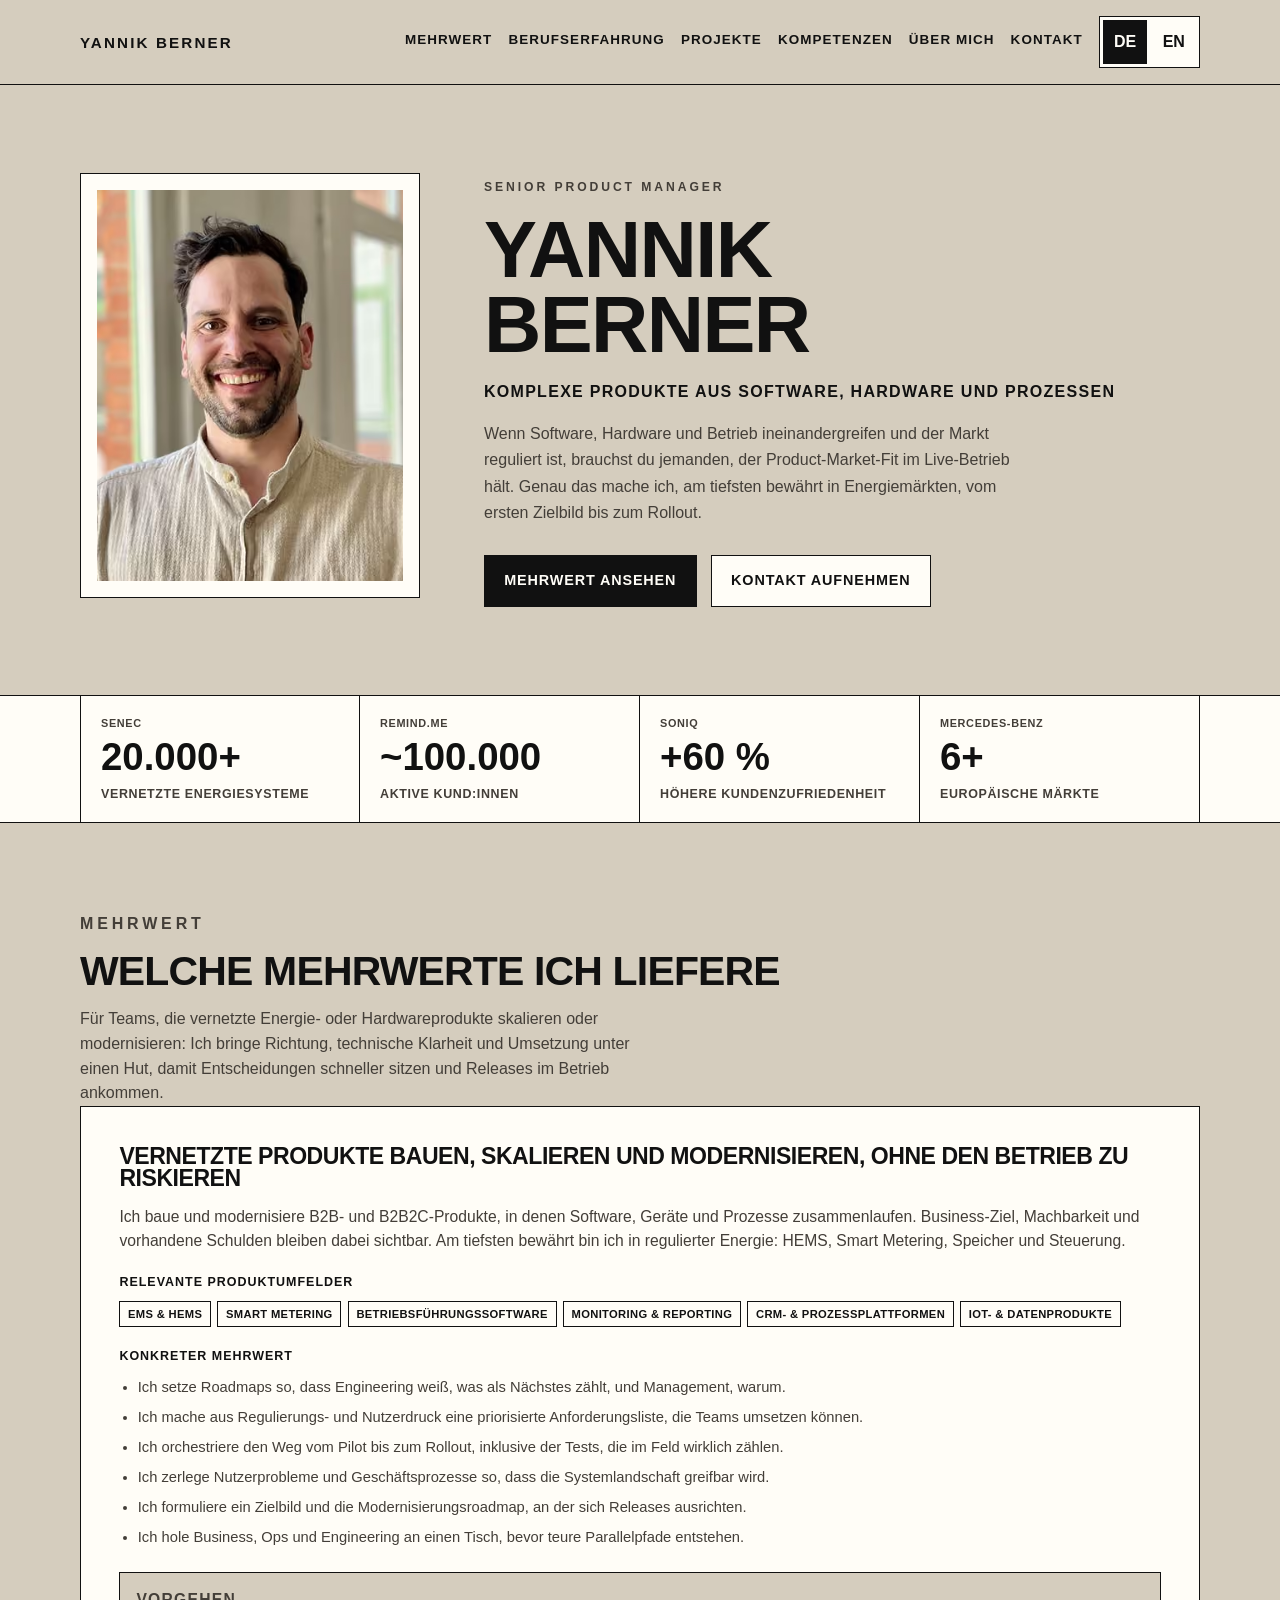
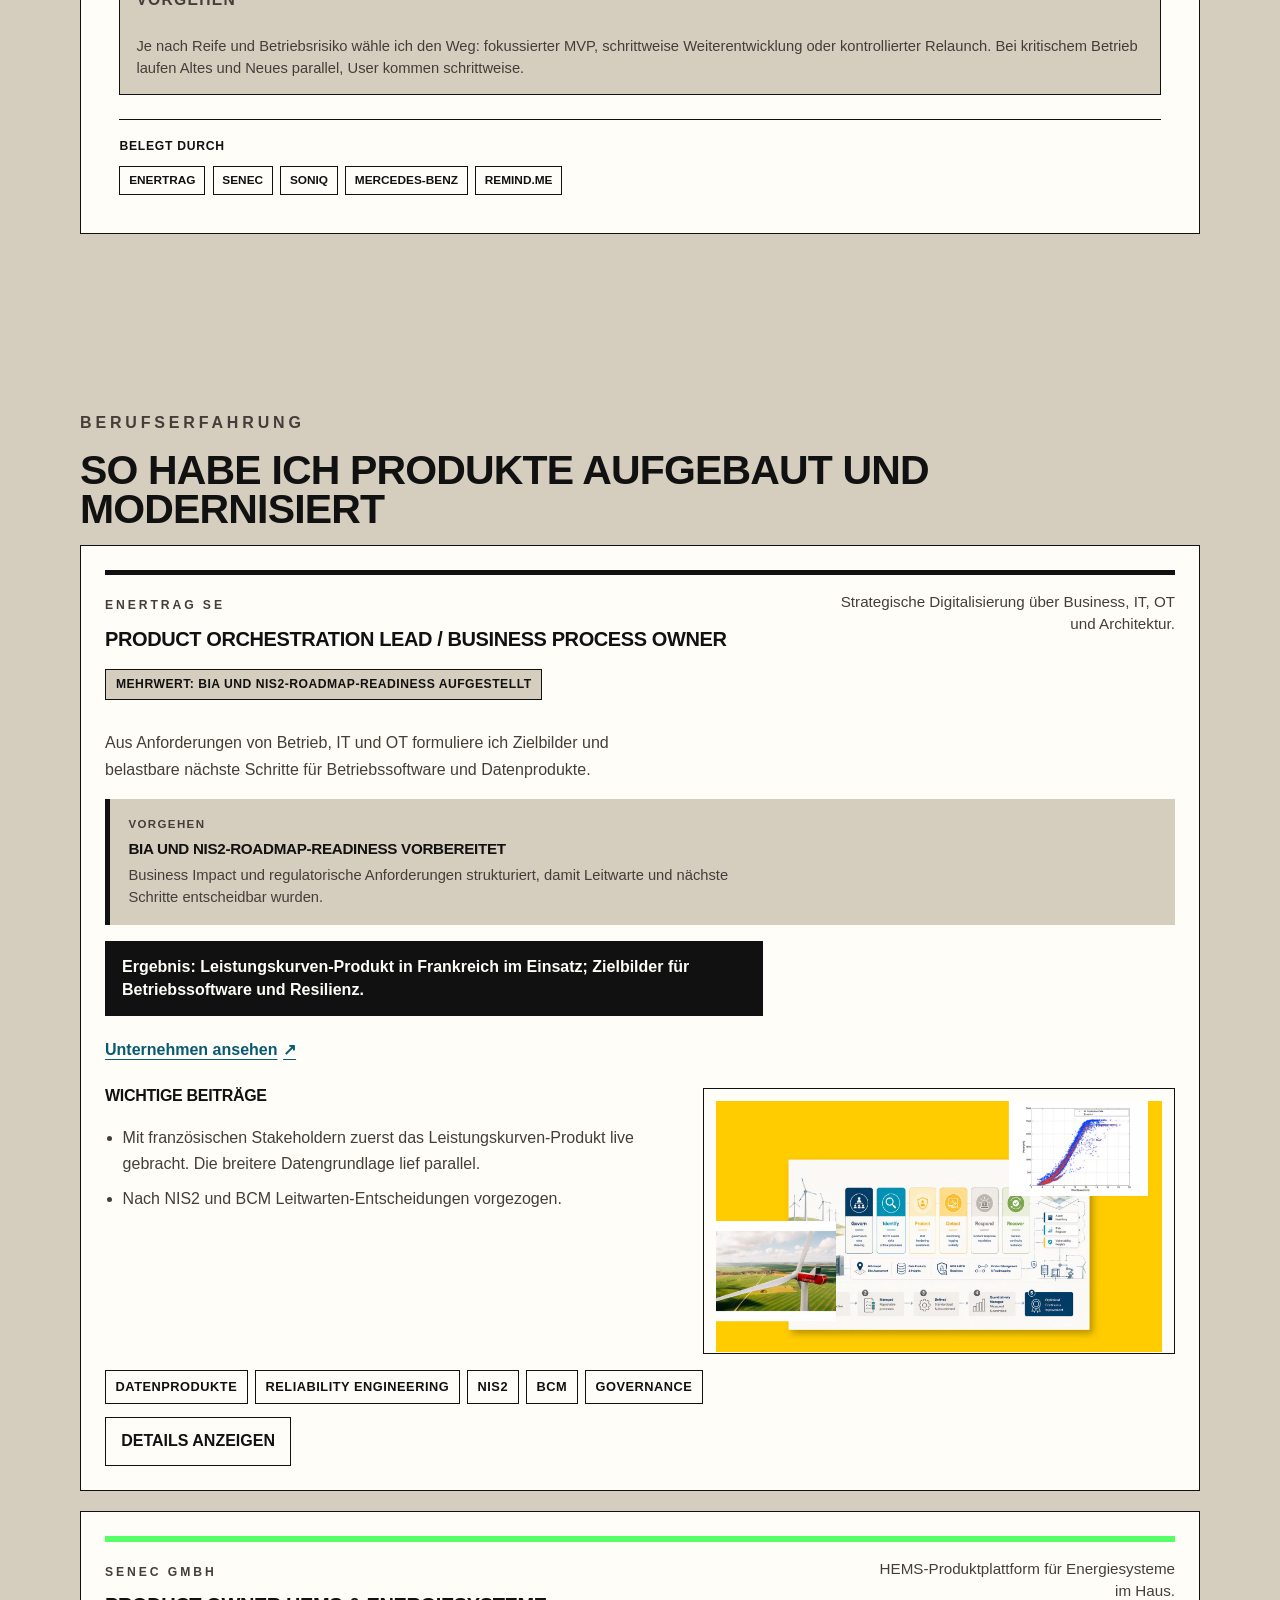
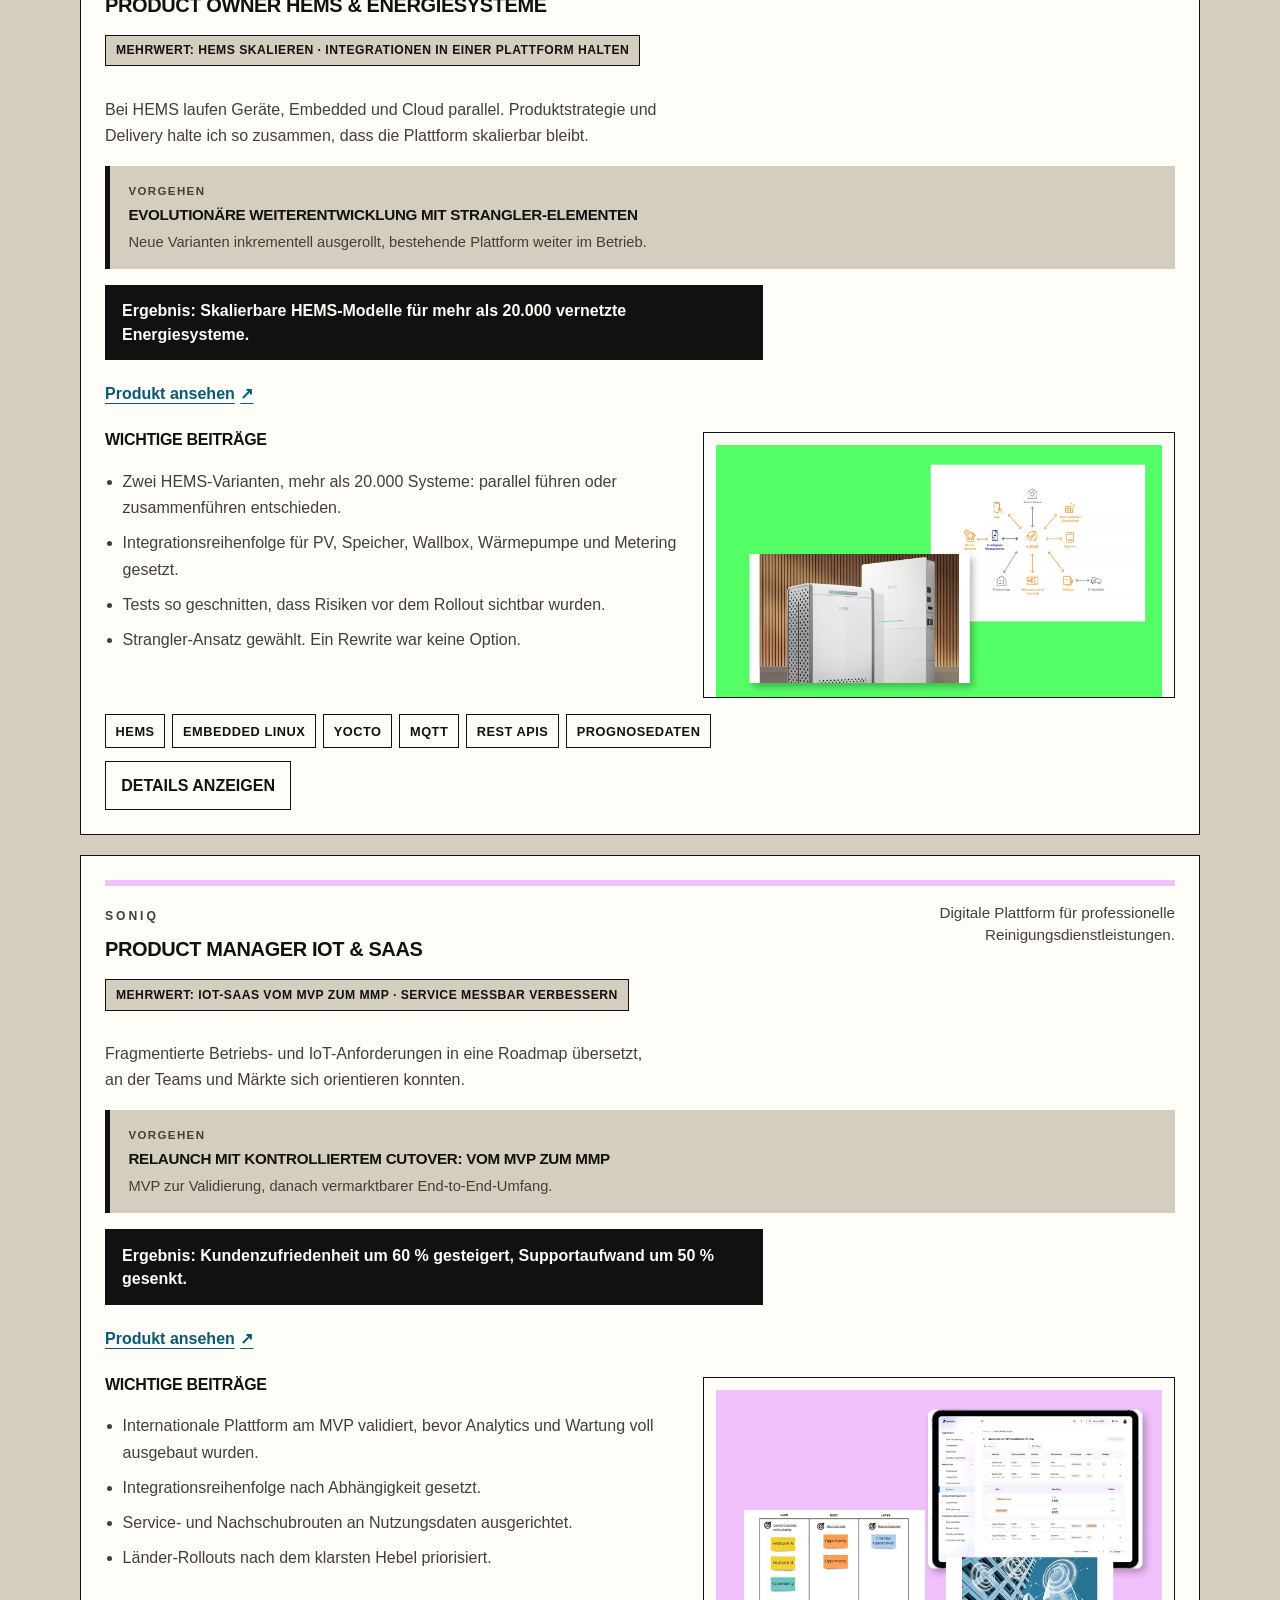
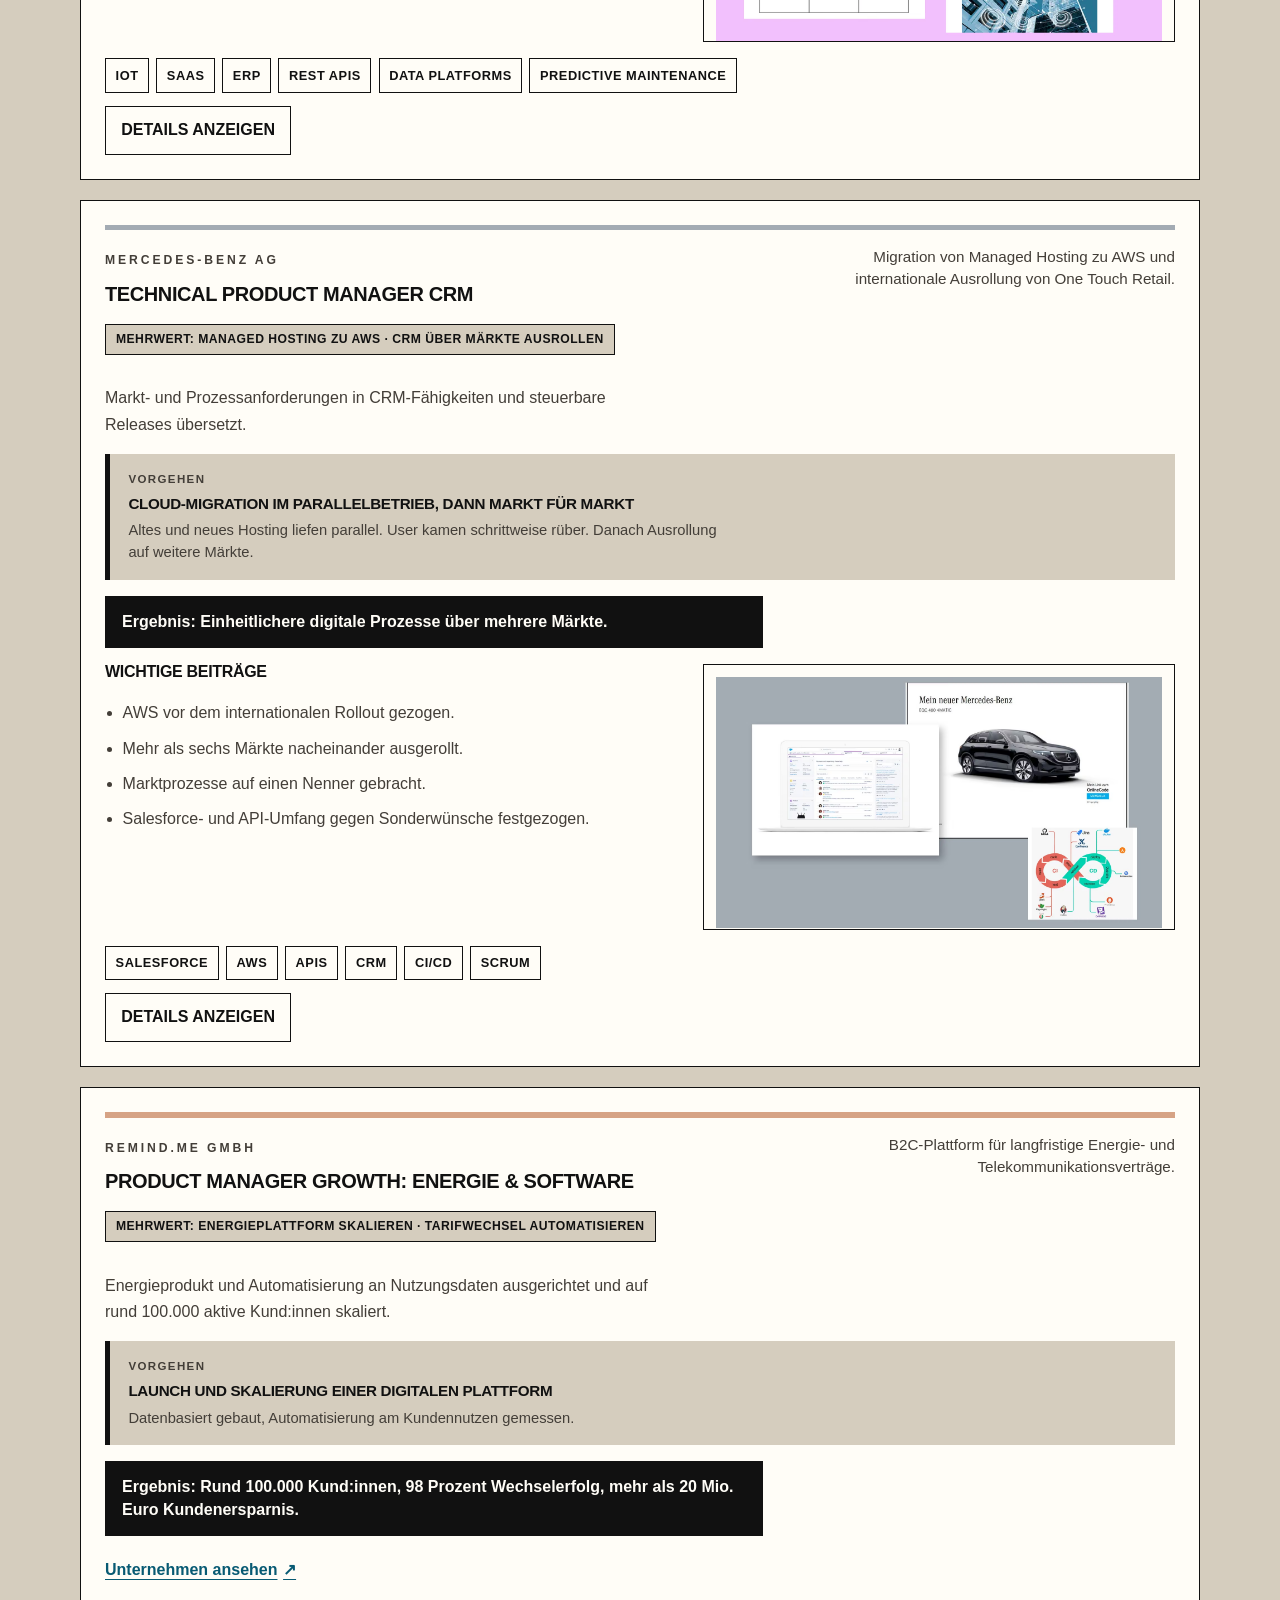
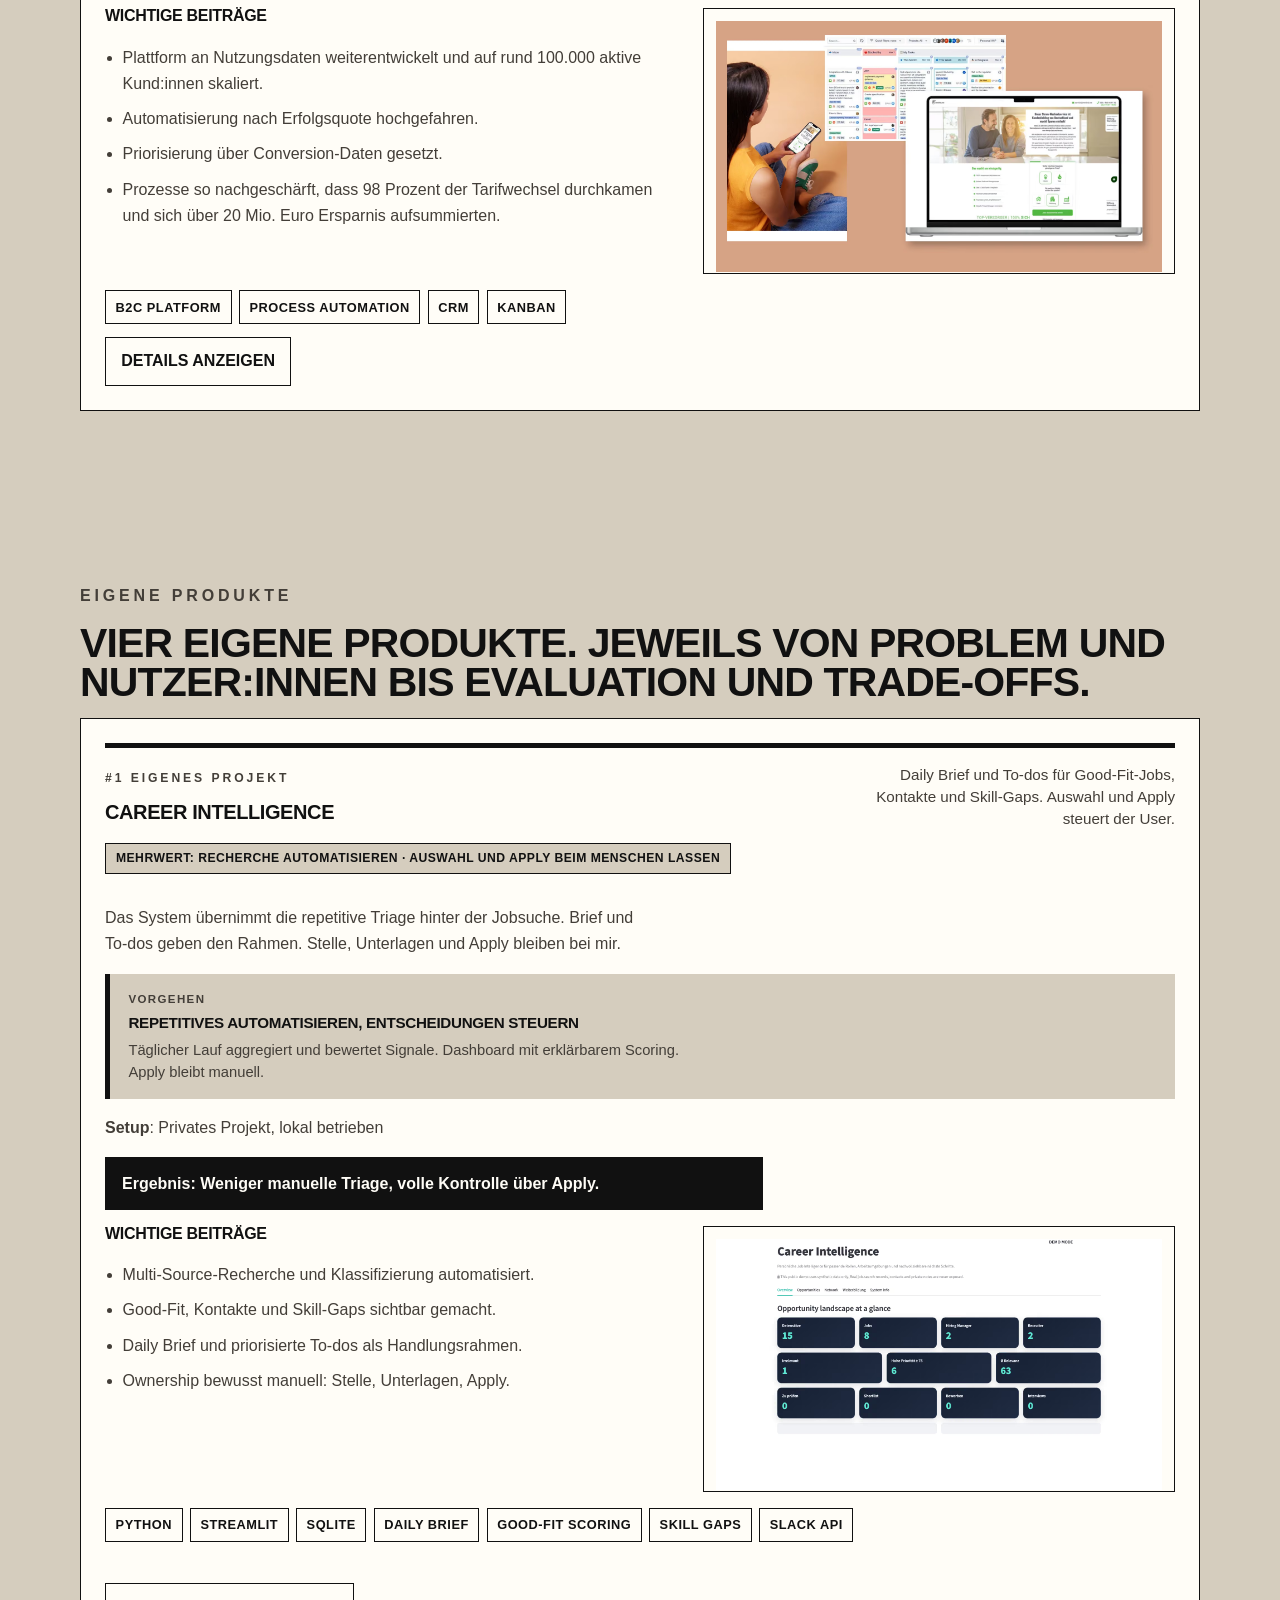
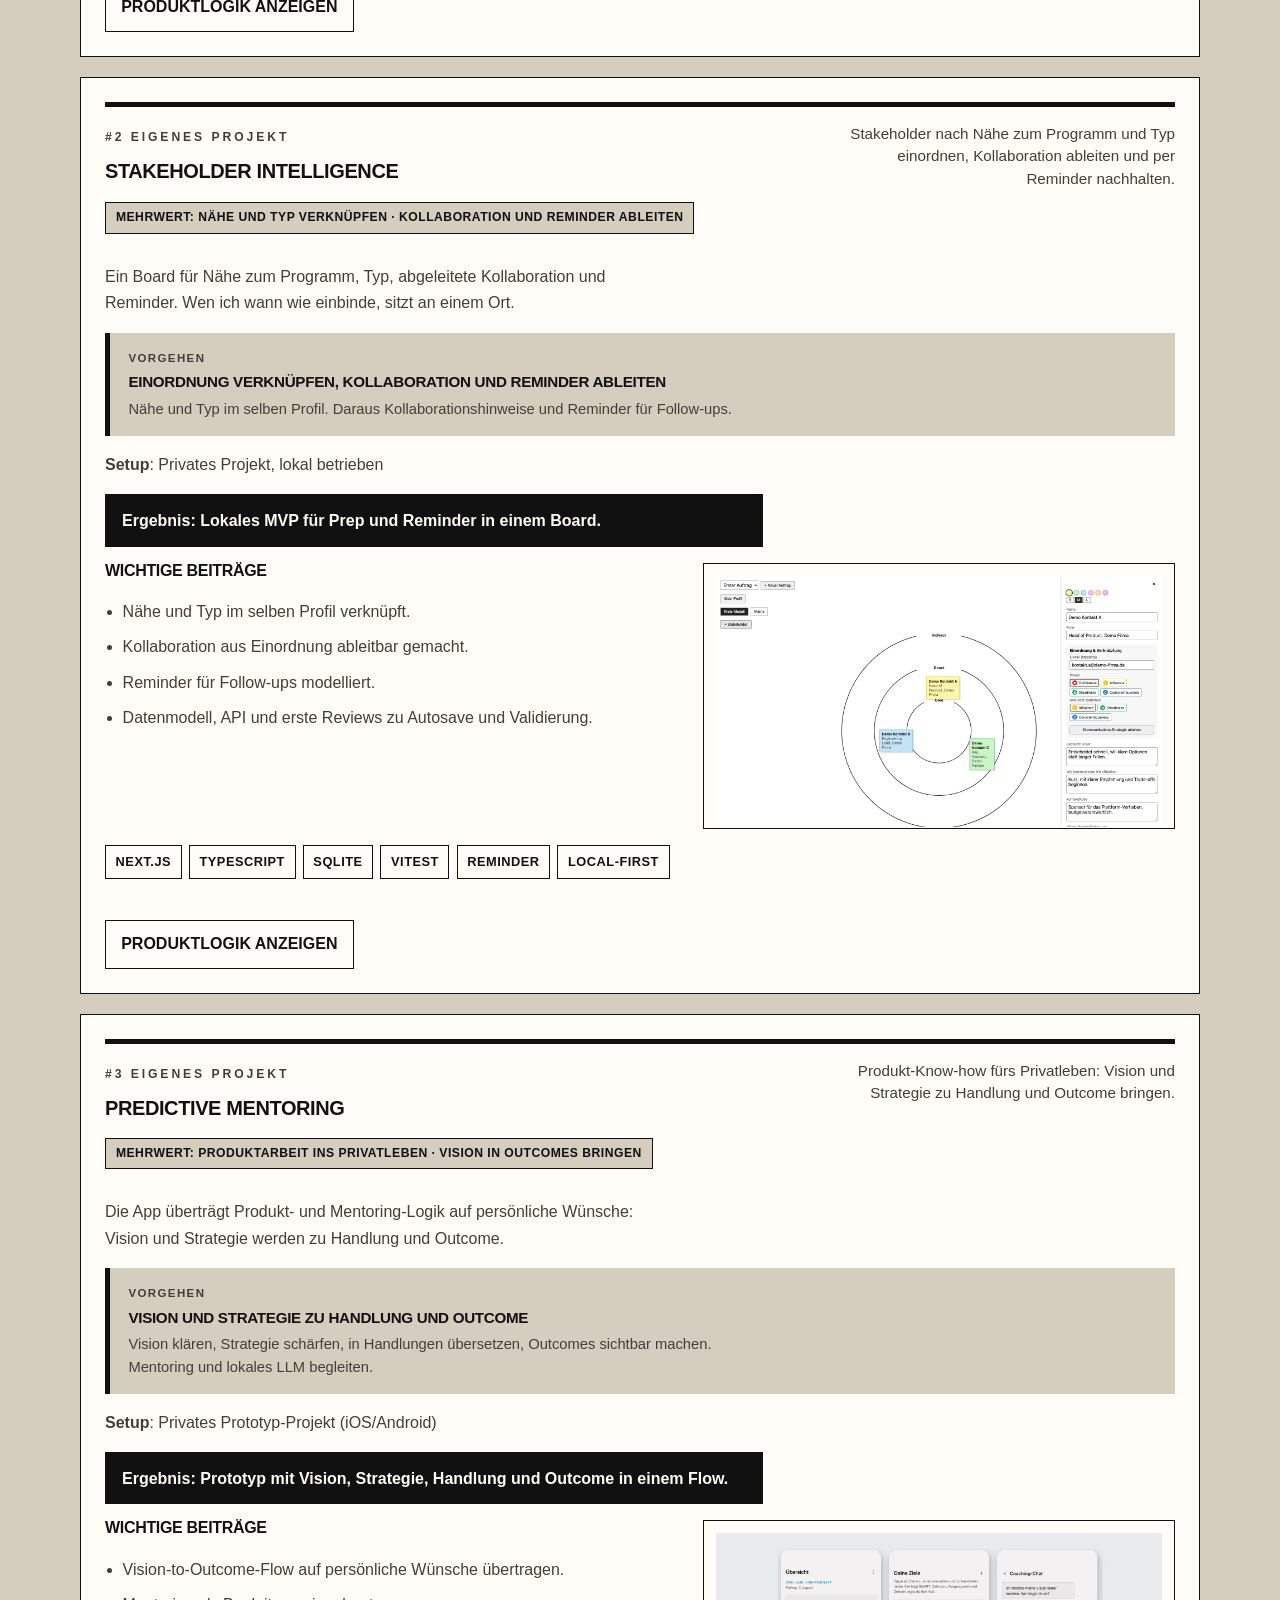
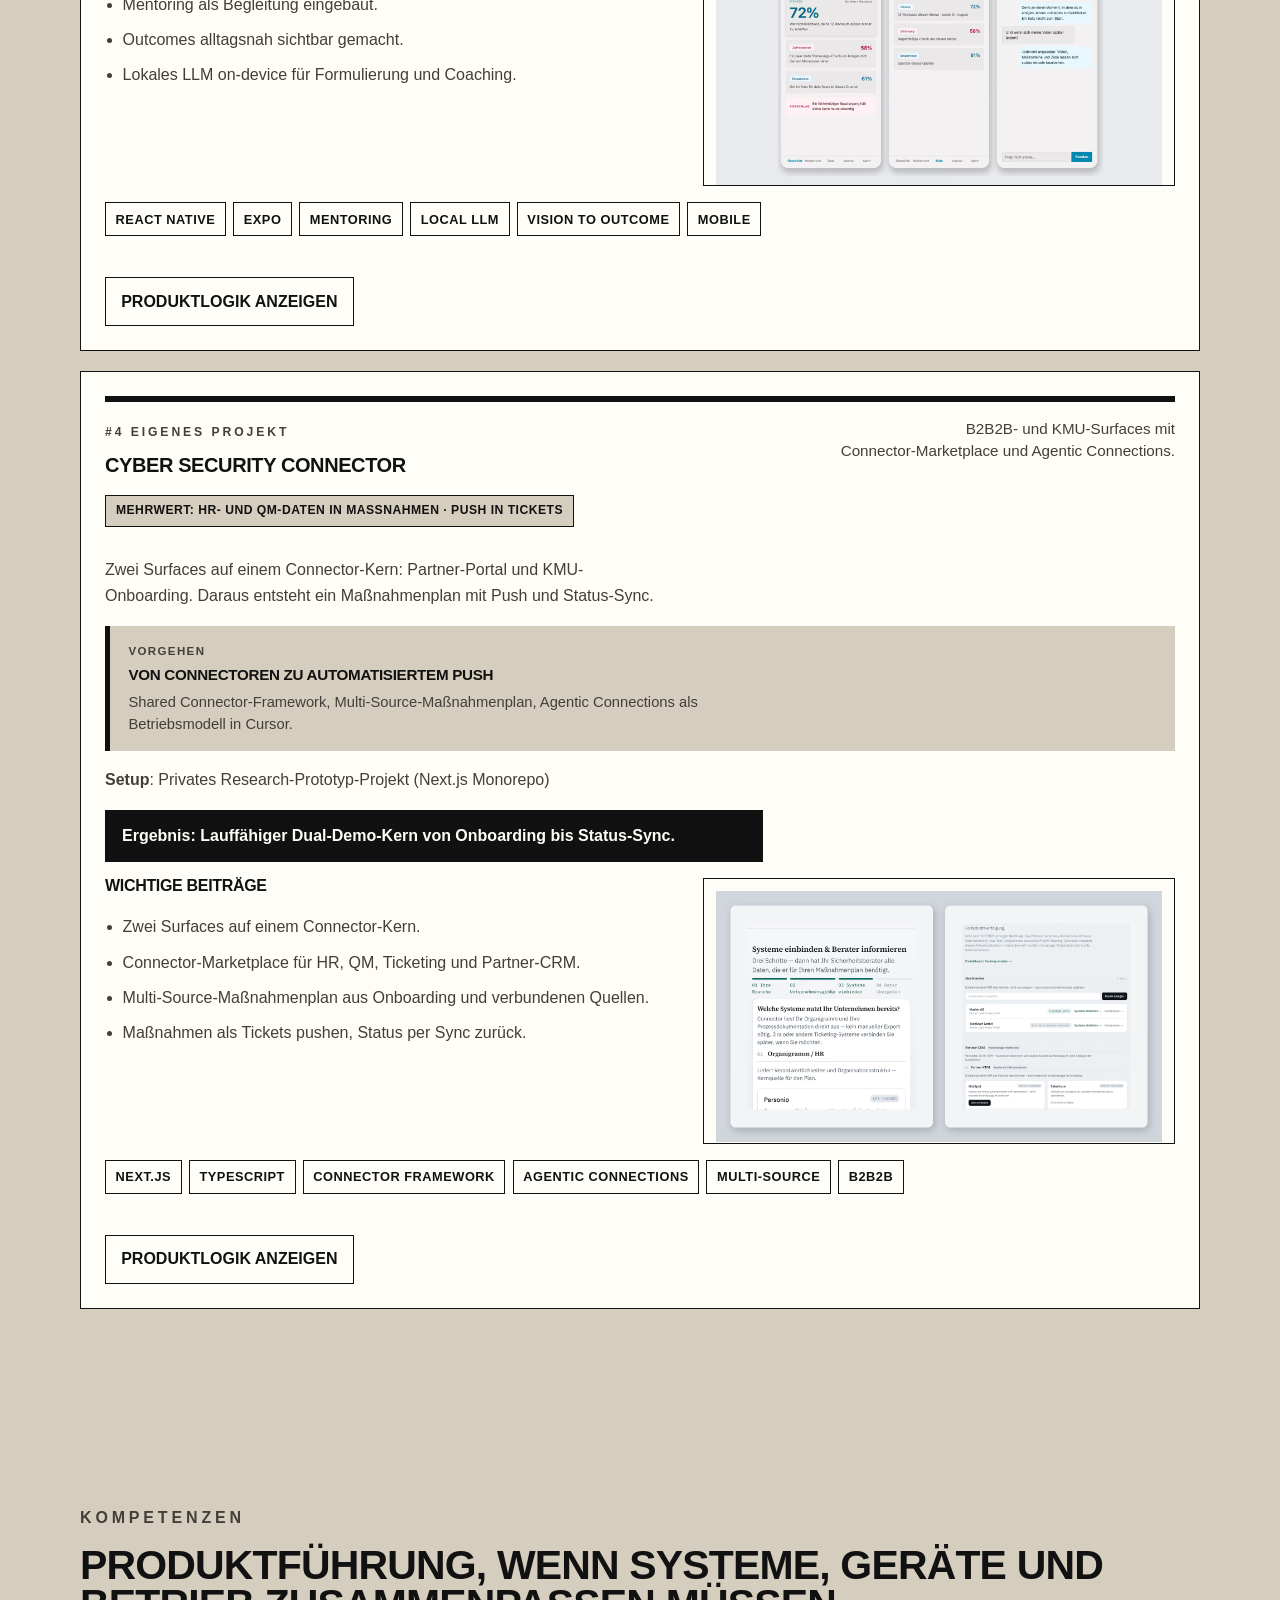
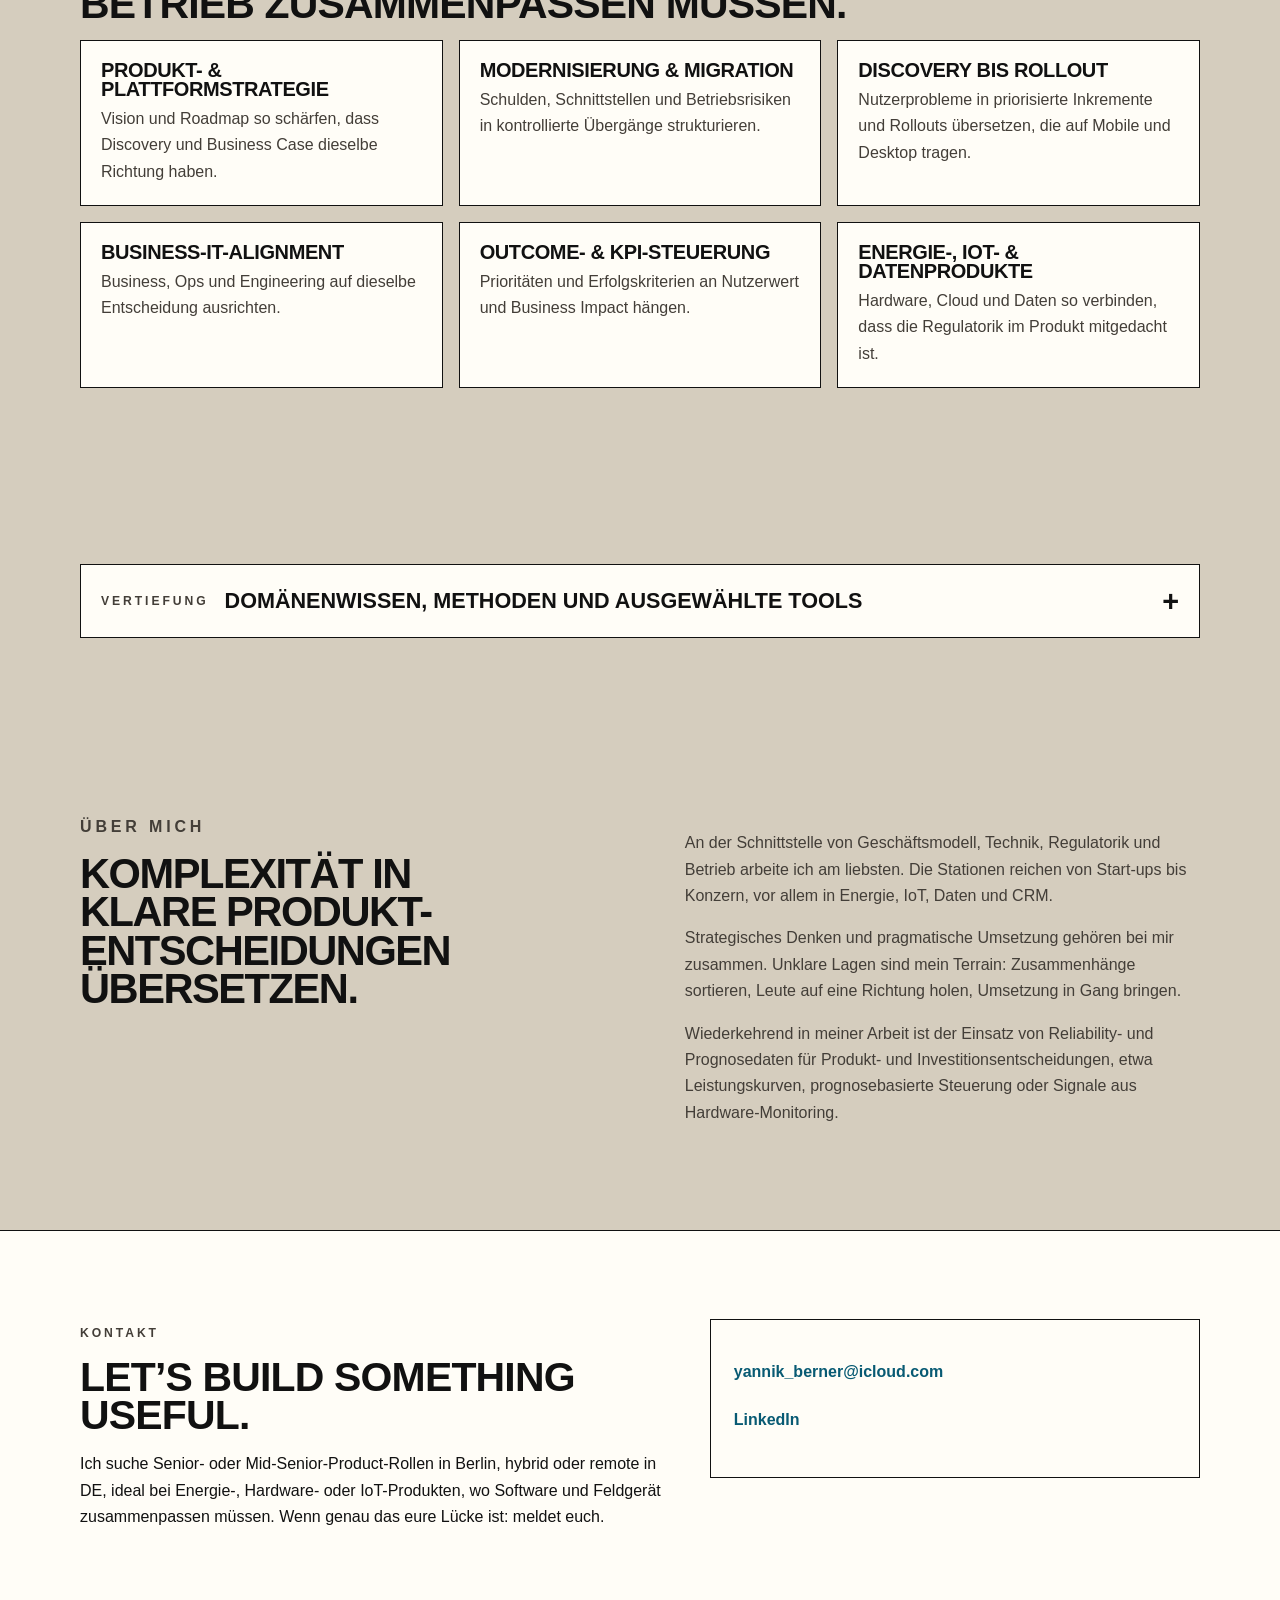
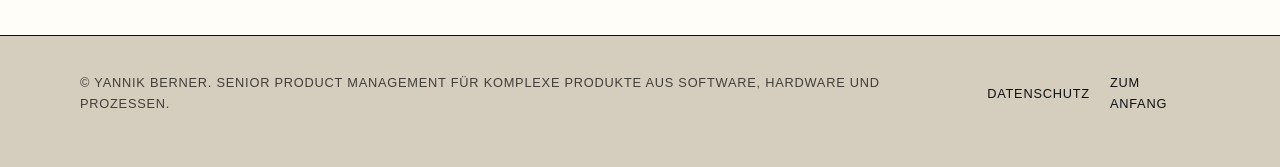
==== commit a80b90ae: "Number personal project eyebrows from #1 to #4. Make the project sequence scannable without changing" ====
--- a/index.html
+++ b/index.html
@@ -710,7 +710,7 @@
             <div class="case-accent"></div>
             <div class="case-study-header">
               <div>
-                <p class="eyebrow" data-i18n="projects.careerIntelligence.eyebrow">Eigenes Projekt</p>
+                <p class="eyebrow" data-i18n="projects.careerIntelligence.eyebrow">#1 Eigenes Projekt</p>
                 <h3 data-i18n="projects.careerIntelligence.title">Career Intelligence</h3>
               </div>
               <p class="case-context" data-i18n="projects.careerIntelligence.meta">Daily Brief und To‑dos für Good‑Fit‑Jobs, Kontakte und Skill‑Gaps. Auswahl und Apply steuert der User.</p>
@@ -806,7 +806,7 @@
             <div class="case-accent"></div>
             <div class="case-study-header">
               <div>
-                <p class="eyebrow" data-i18n="projects.stakeholderIntelligence.eyebrow">Eigenes Projekt</p>
+                <p class="eyebrow" data-i18n="projects.stakeholderIntelligence.eyebrow">#2 Eigenes Projekt</p>
                 <h3 data-i18n="projects.stakeholderIntelligence.title">Stakeholder Intelligence</h3>
               </div>
               <p class="case-context" data-i18n="projects.stakeholderIntelligence.meta">Stakeholder nach Nähe zum Programm und Typ einordnen, Kollaboration ableiten und per Reminder nachhalten.</p>
@@ -895,7 +895,7 @@
             <div class="case-accent"></div>
             <div class="case-study-header">
               <div>
-                <p class="eyebrow" data-i18n="projects.predictiveMentoring.eyebrow">Eigenes Projekt</p>
+                <p class="eyebrow" data-i18n="projects.predictiveMentoring.eyebrow">#3 Eigenes Projekt</p>
                 <h3 data-i18n="projects.predictiveMentoring.title">Predictive Mentoring</h3>
               </div>
               <p class="case-context" data-i18n="projects.predictiveMentoring.meta">Produkt-Know-how fürs Privatleben: Vision und Strategie zu Handlung und Outcome bringen.</p>
@@ -990,7 +990,7 @@
             <div class="case-accent"></div>
             <div class="case-study-header">
               <div>
-                <p class="eyebrow" data-i18n="projects.cyberSecurityConnector.eyebrow">Eigenes Projekt</p>
+                <p class="eyebrow" data-i18n="projects.cyberSecurityConnector.eyebrow">#4 Eigenes Projekt</p>
                 <h3 data-i18n="projects.cyberSecurityConnector.title">Cyber Security Connector</h3>
               </div>
               <p class="case-context" data-i18n="projects.cyberSecurityConnector.meta">B2B2B- und KMU-Surfaces mit Connector‑Marketplace und Agentic Connections.</p>
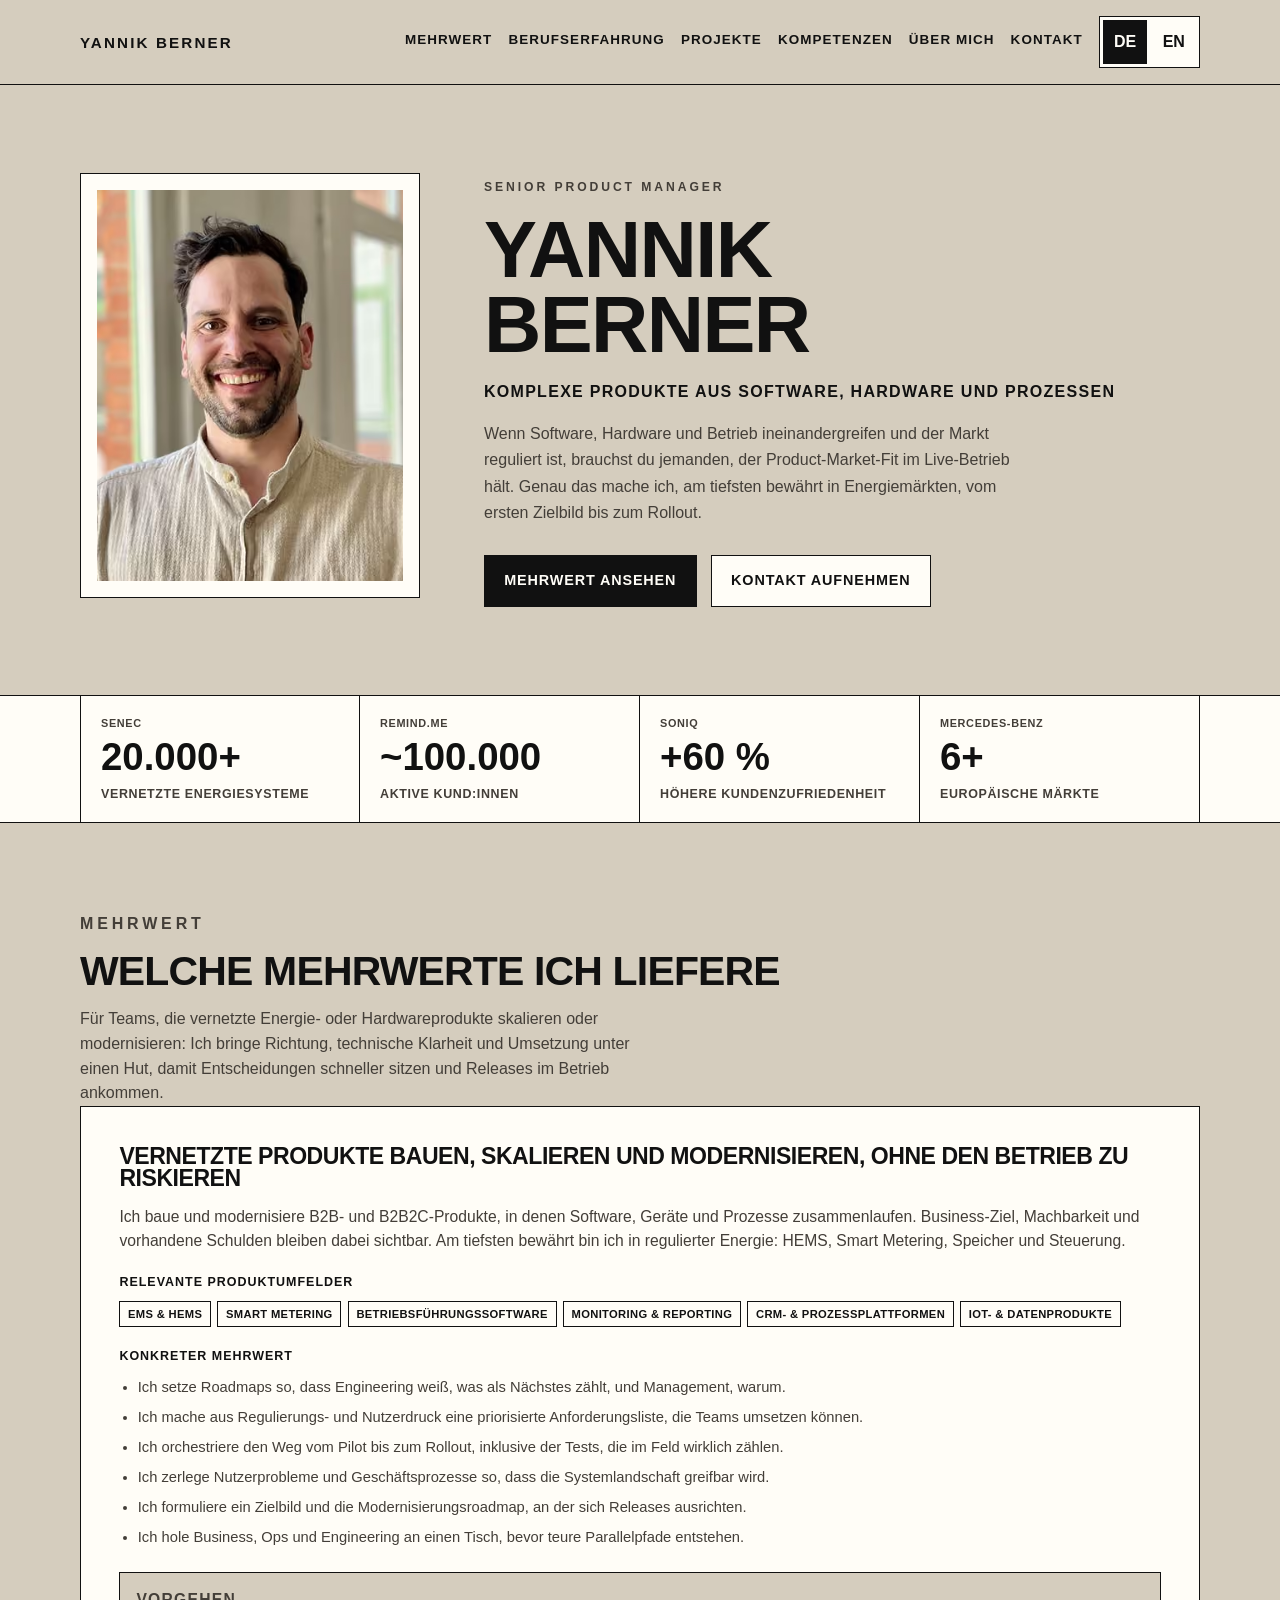
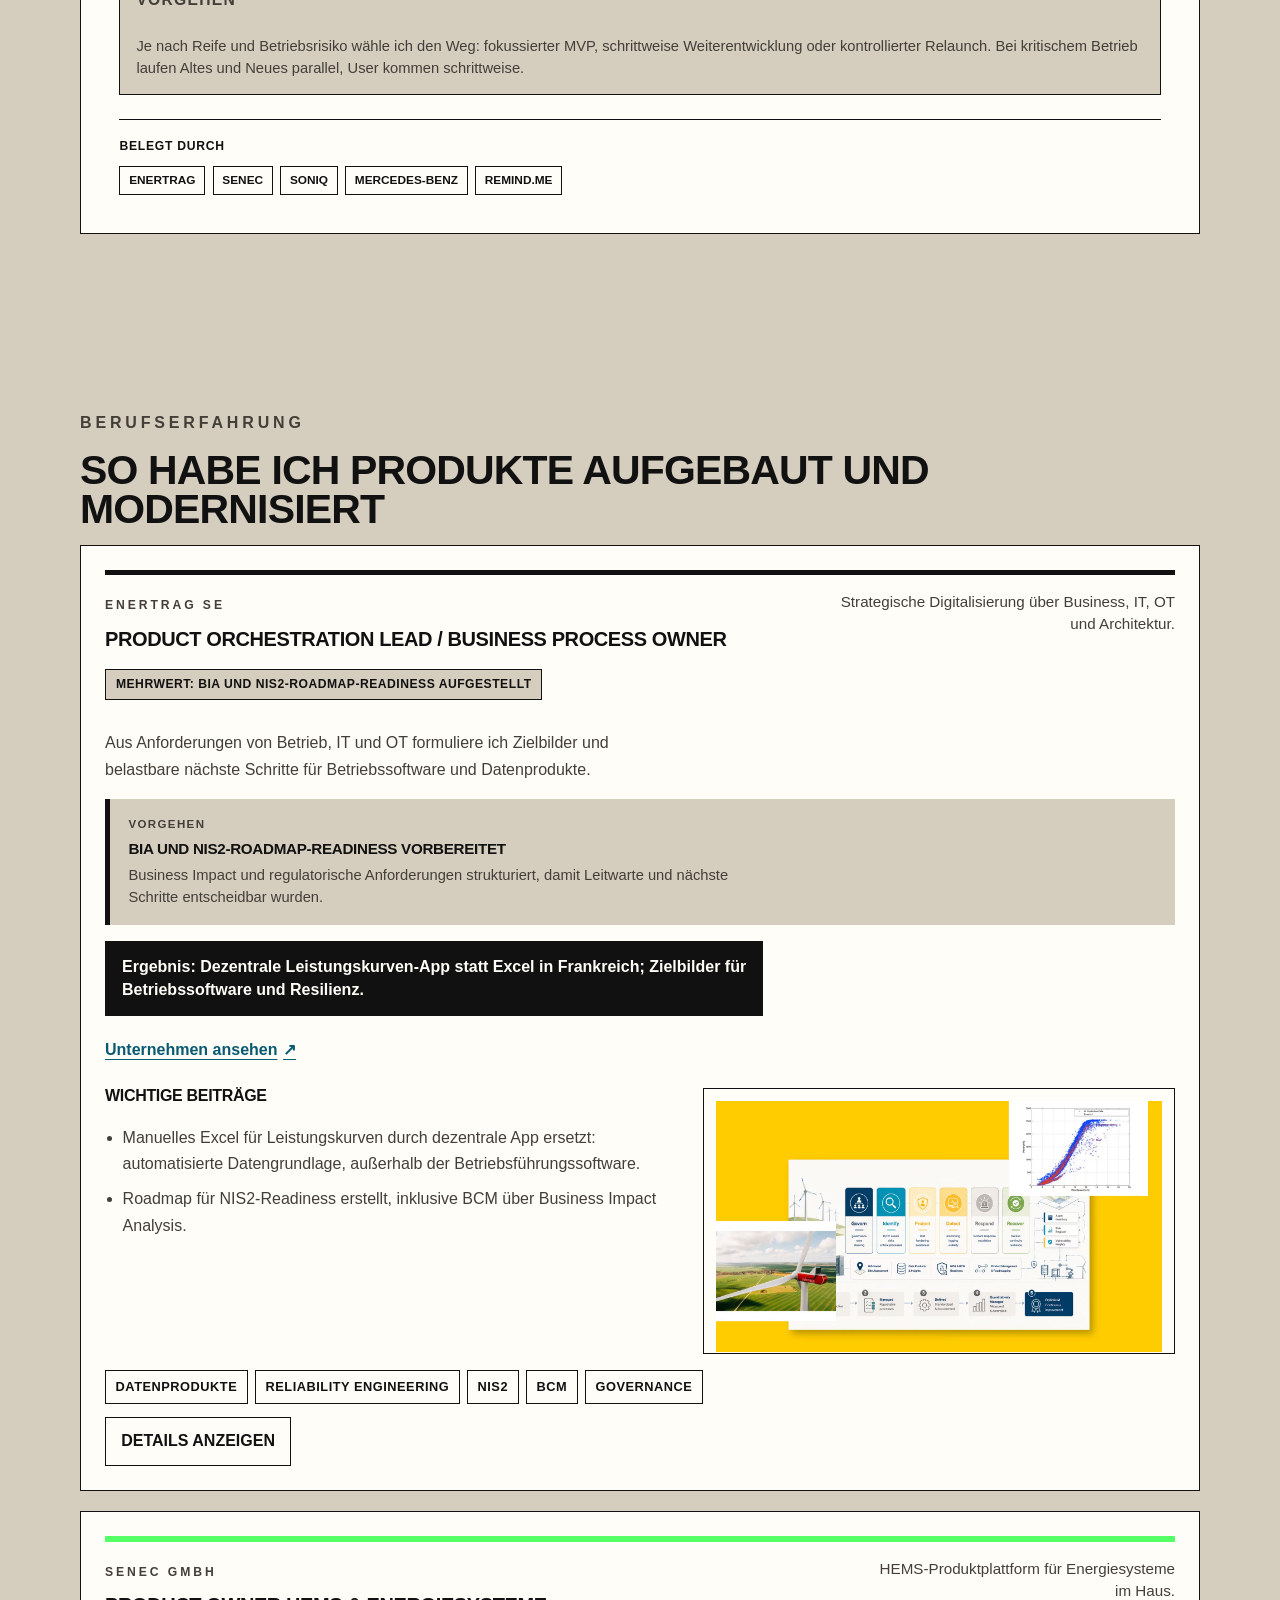
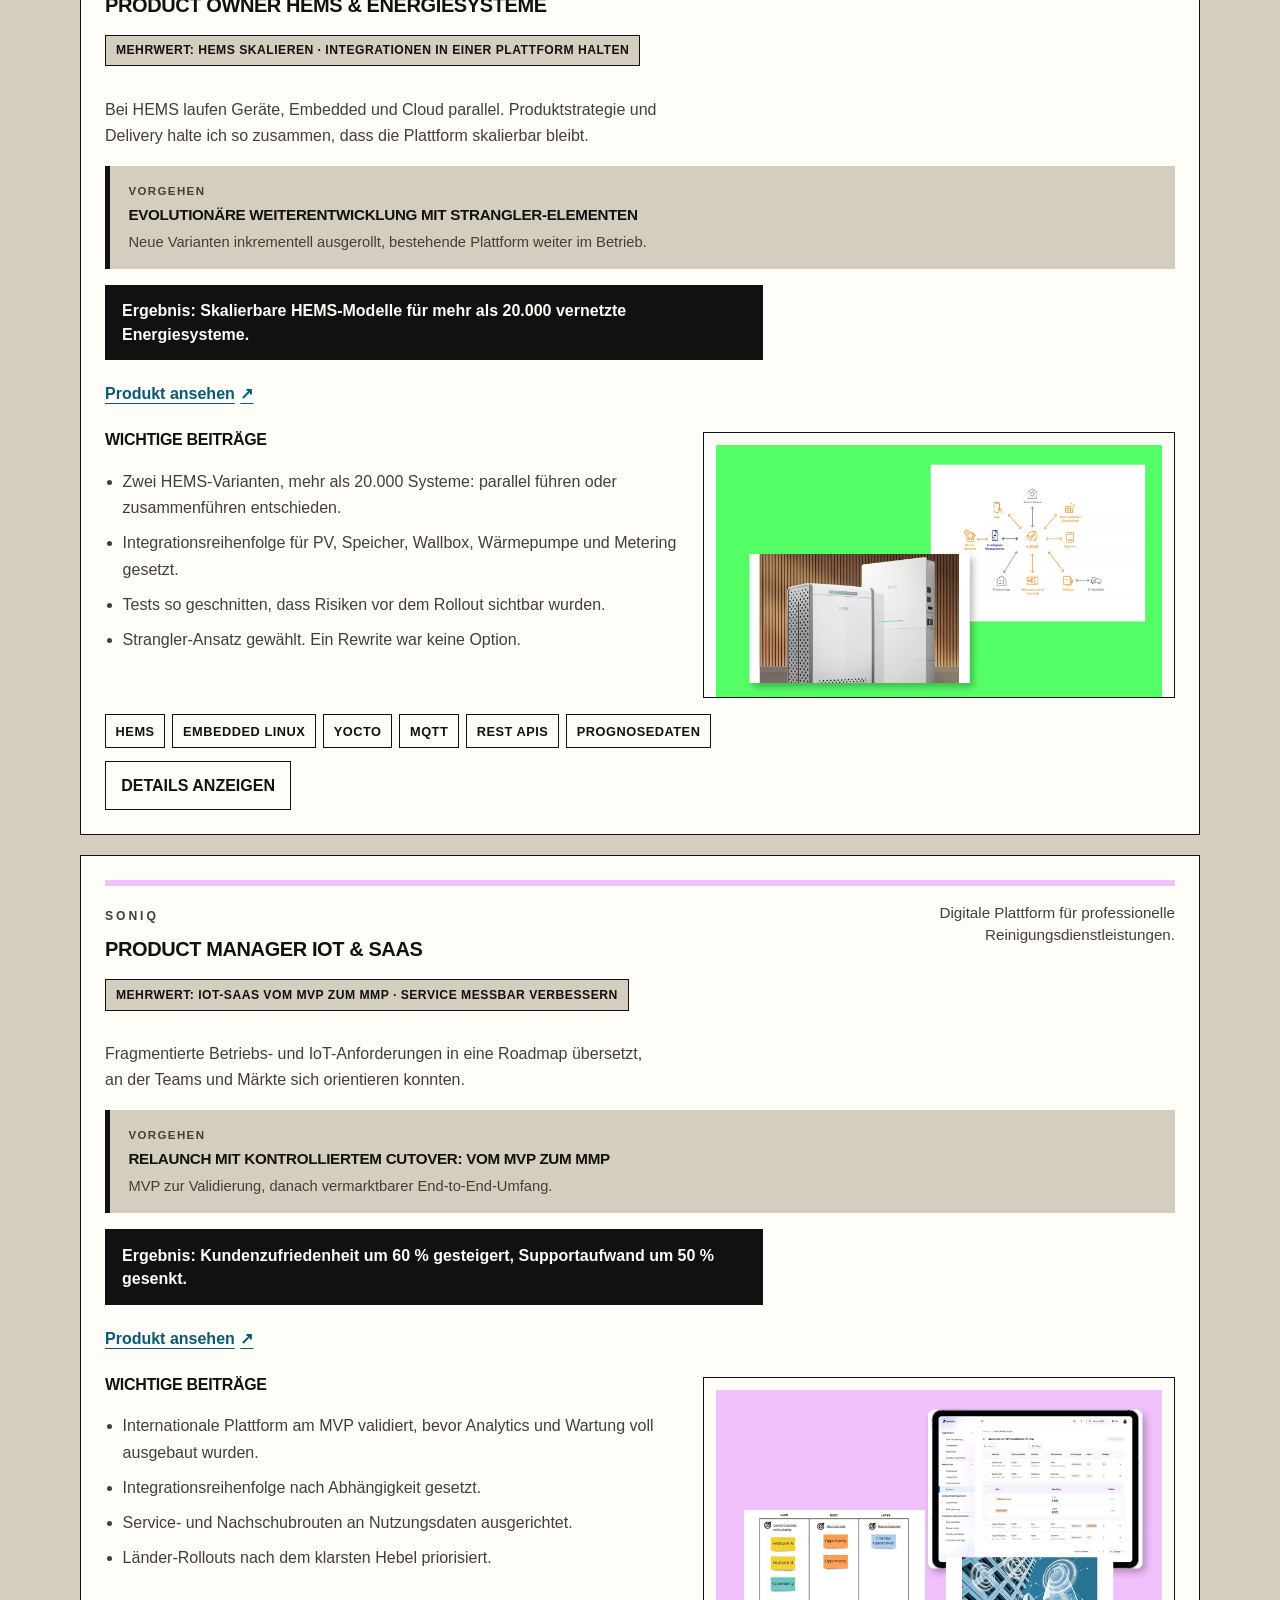
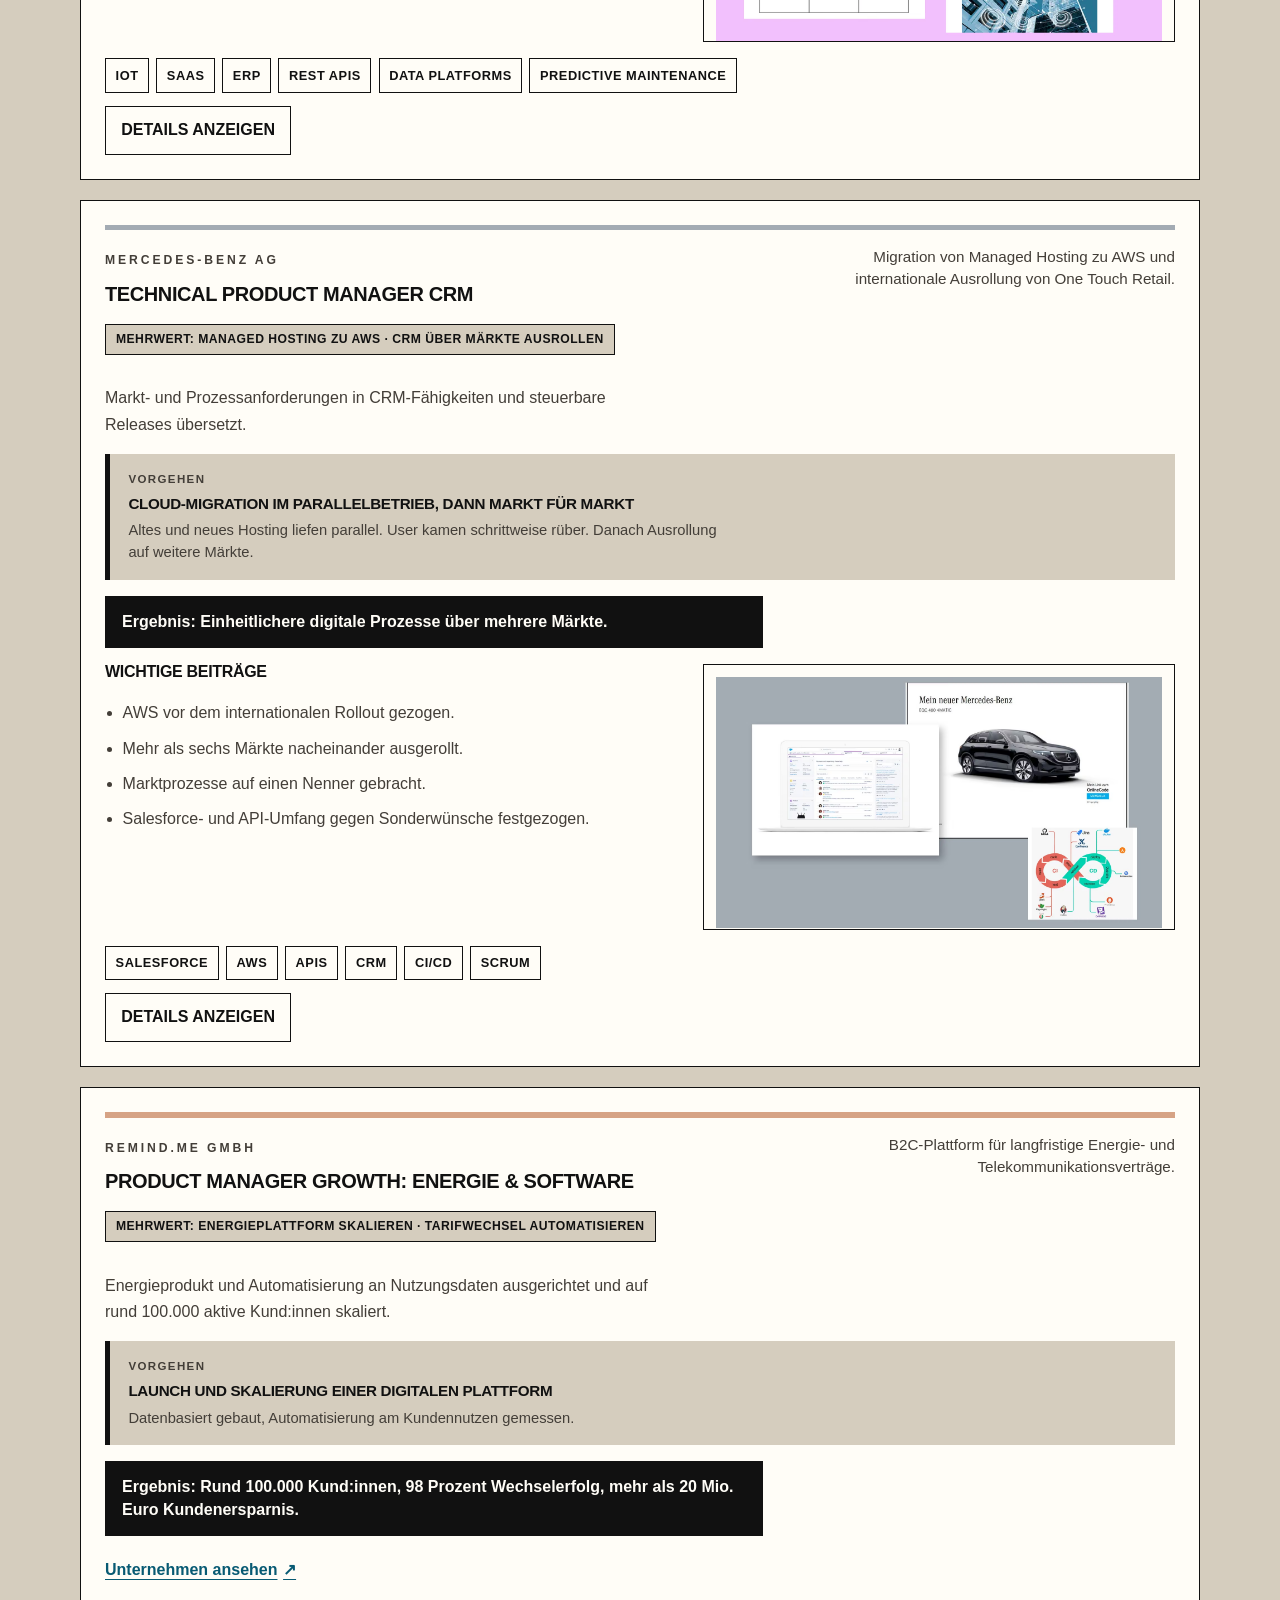
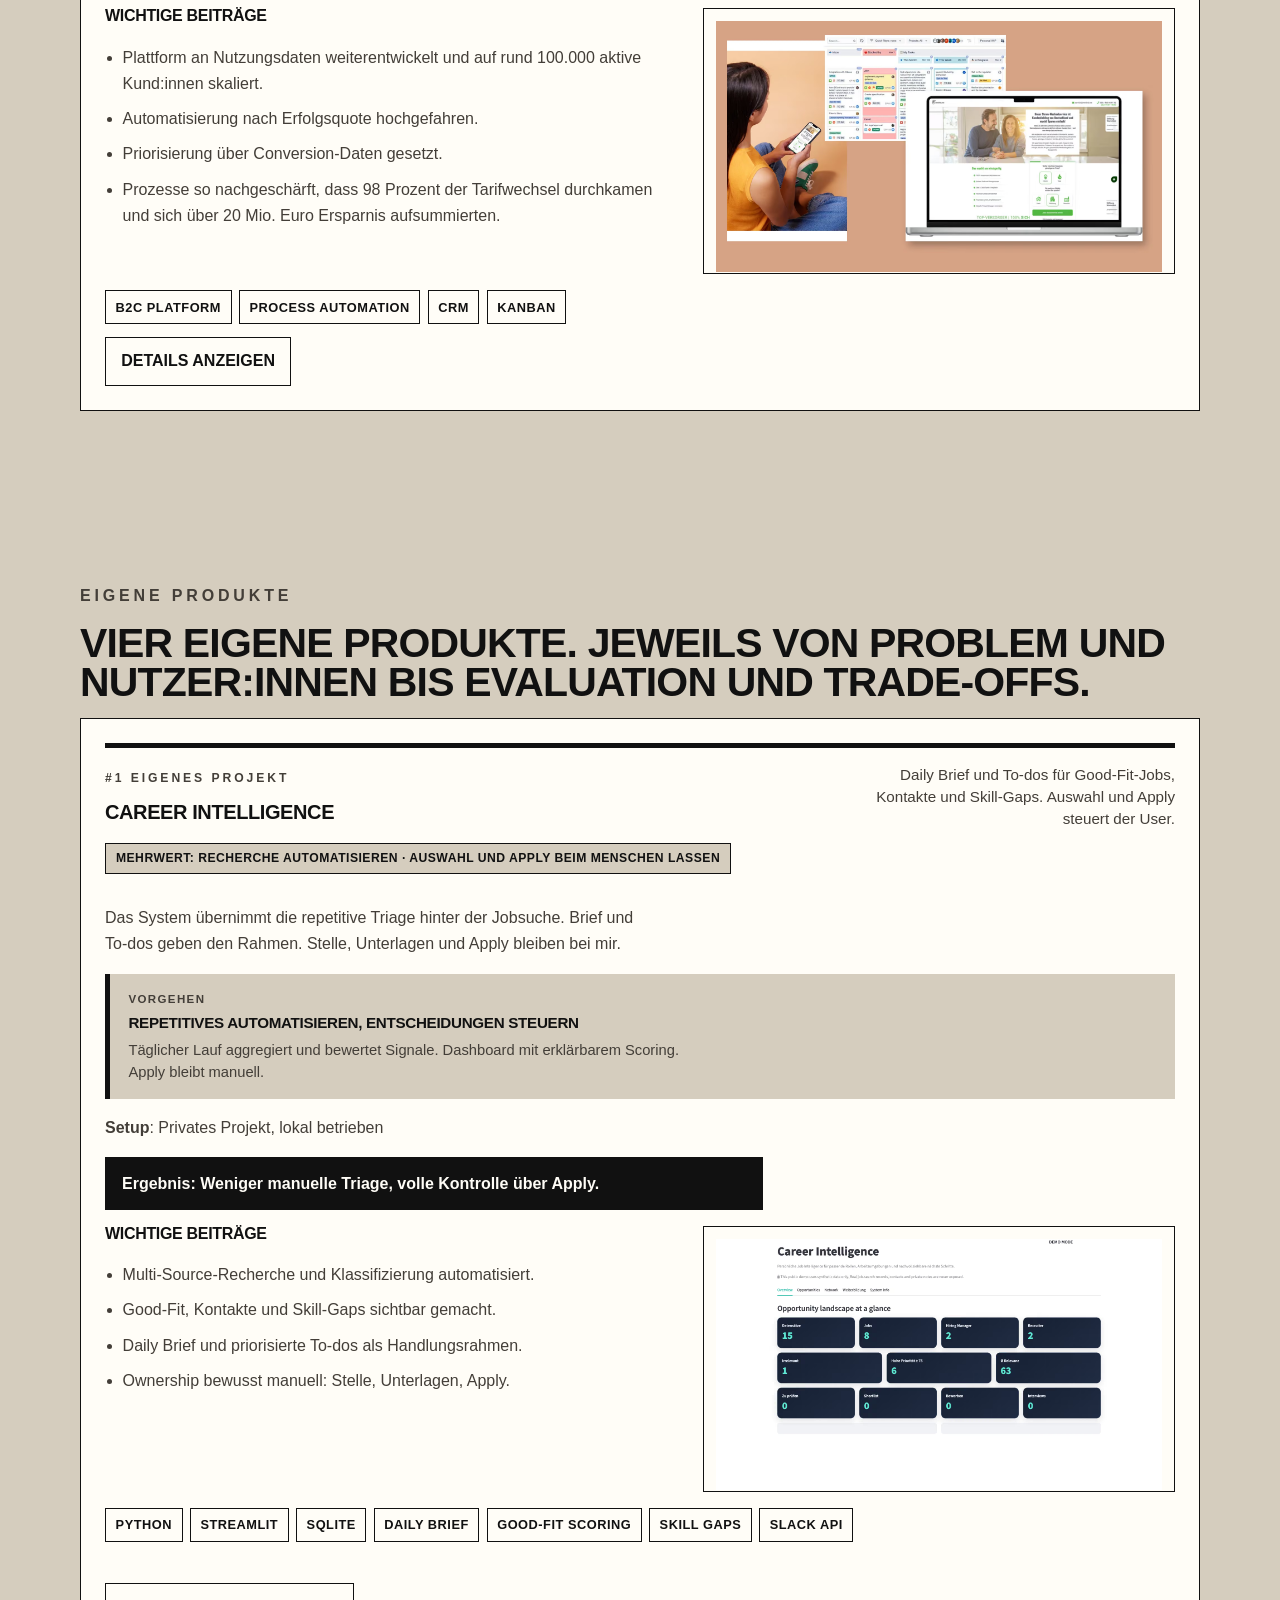
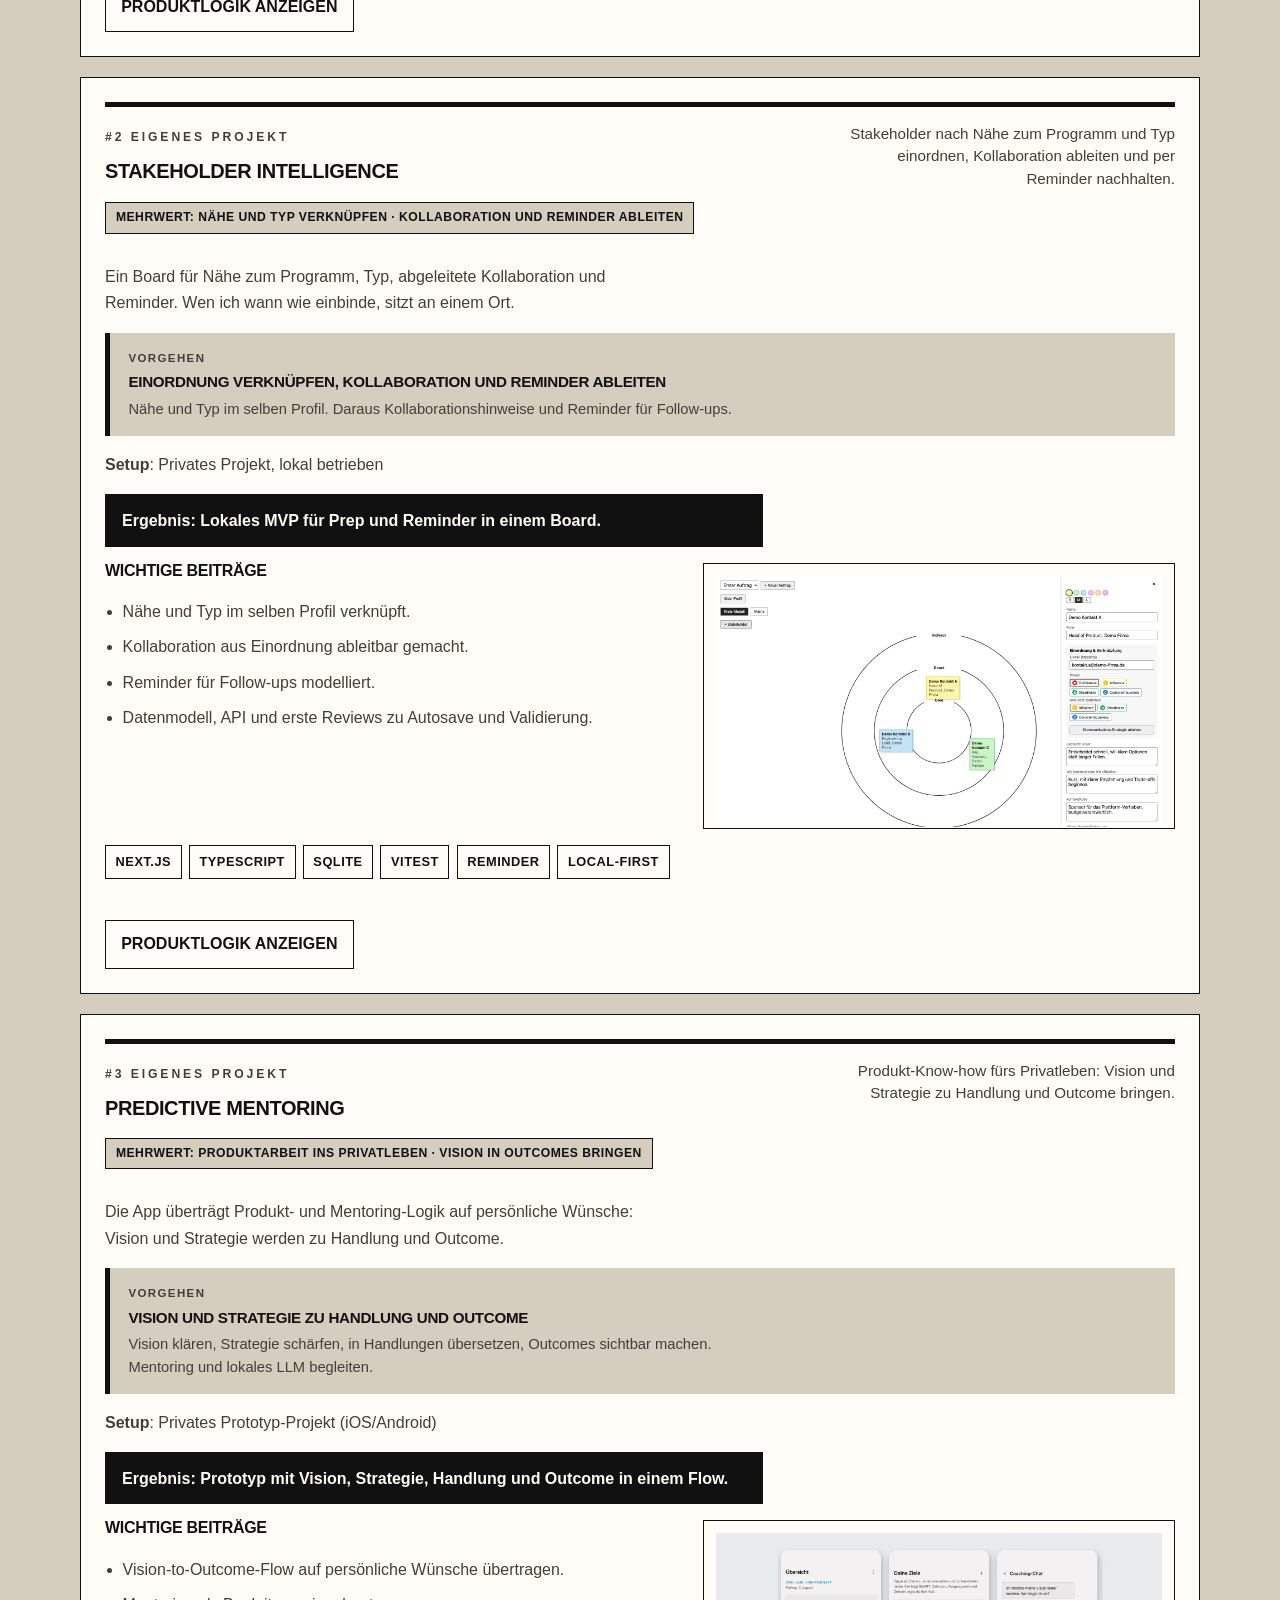
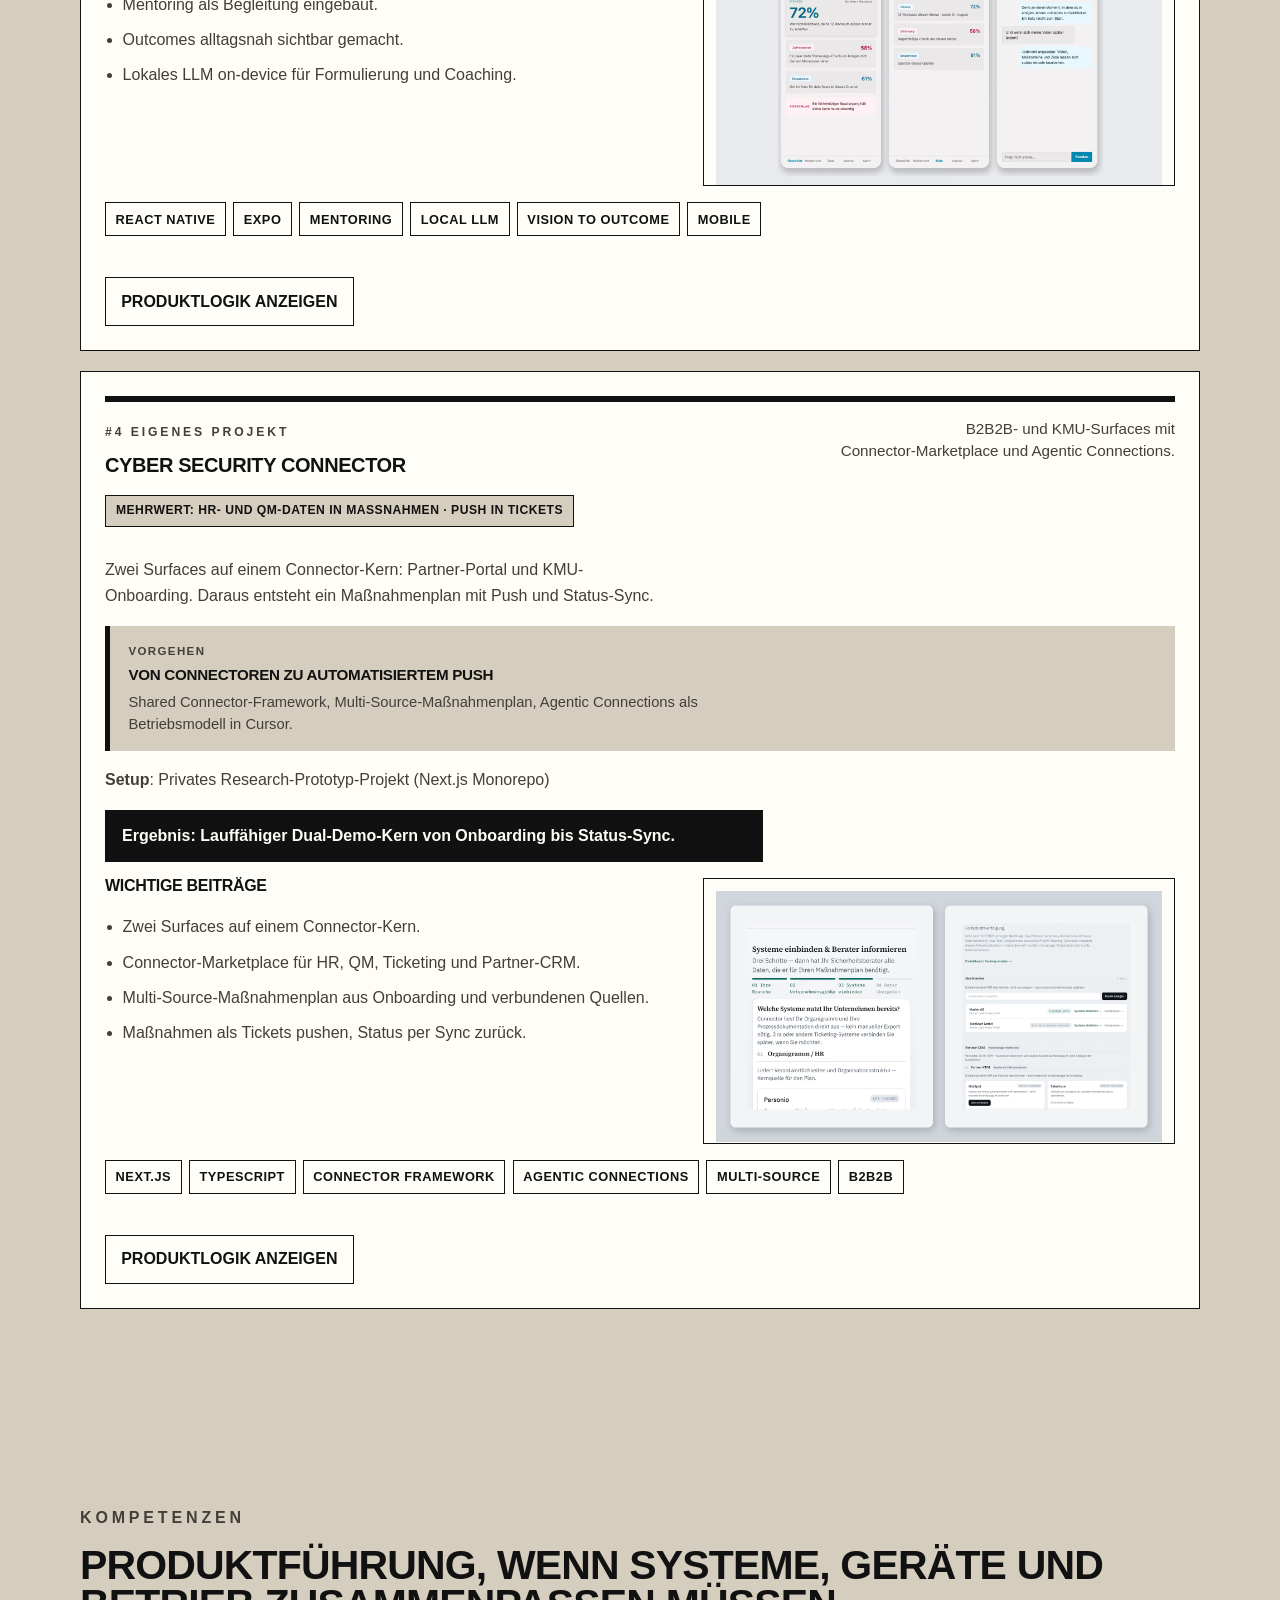
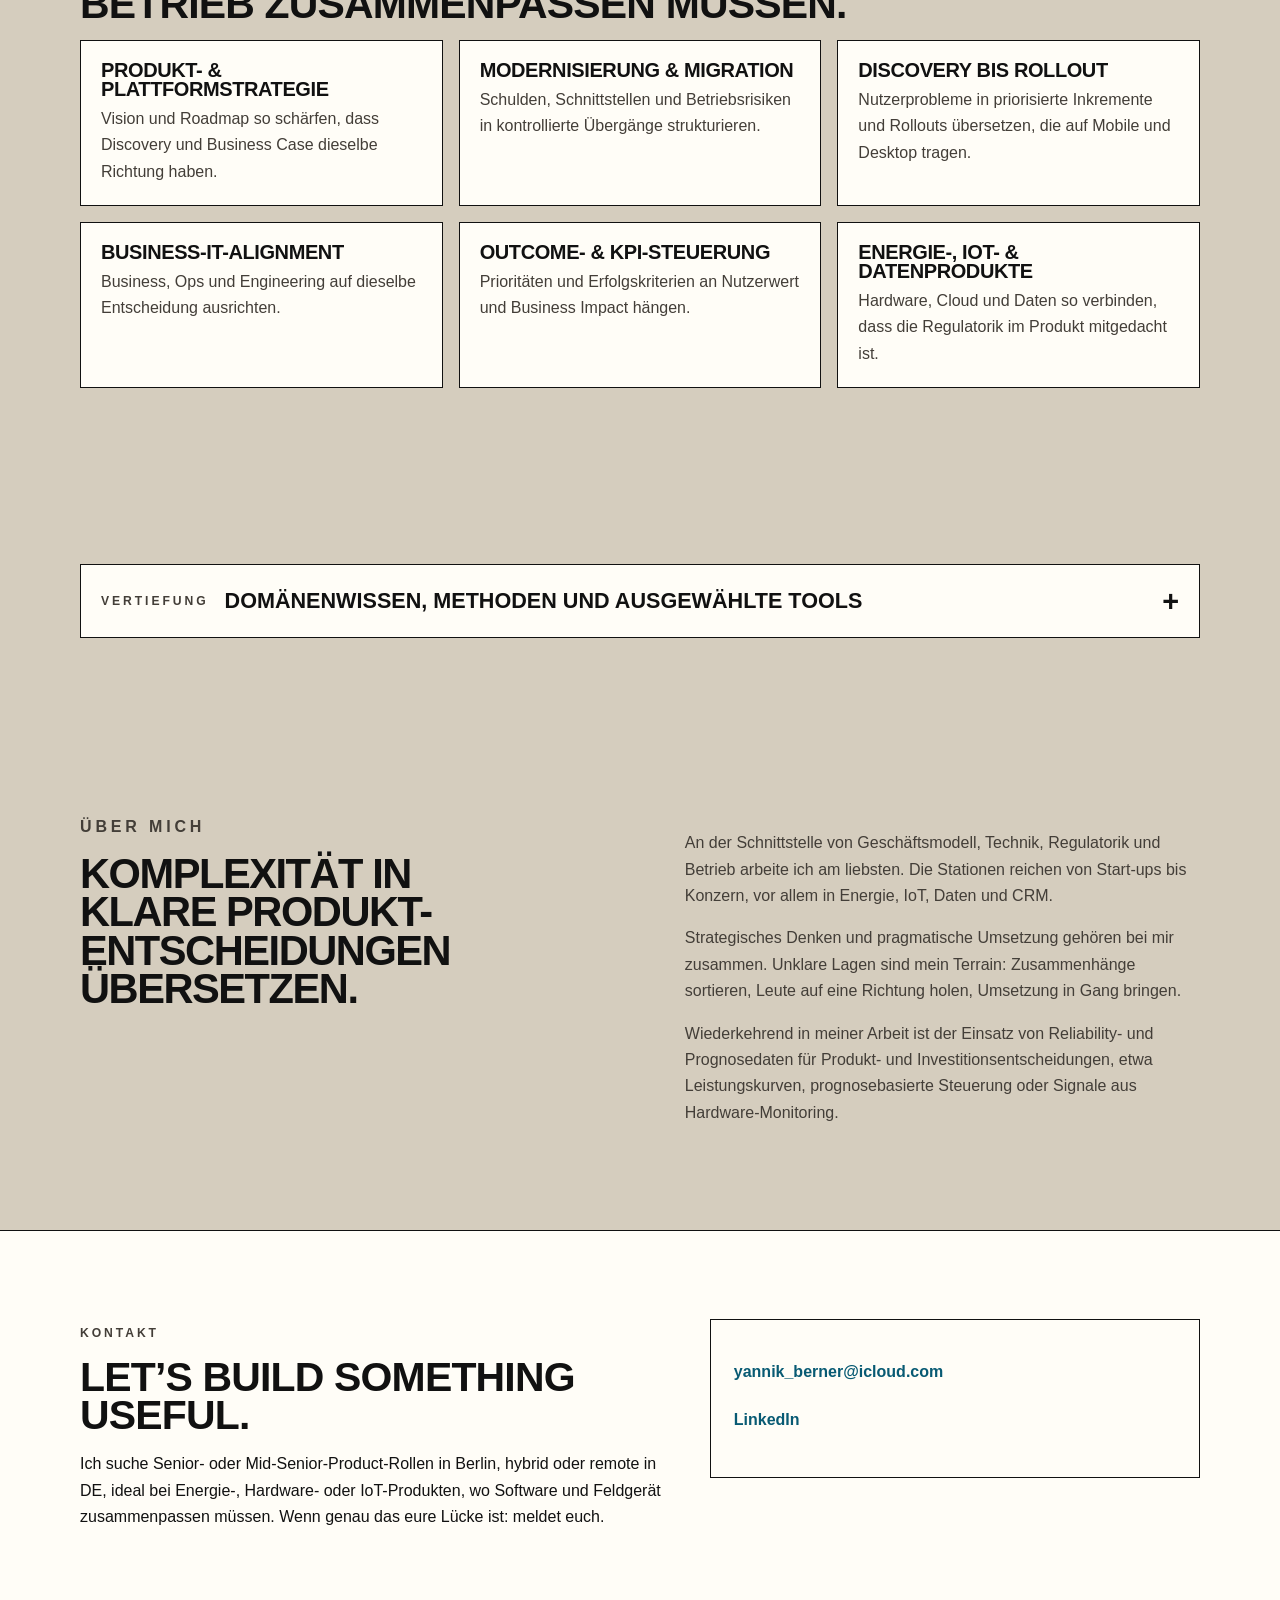
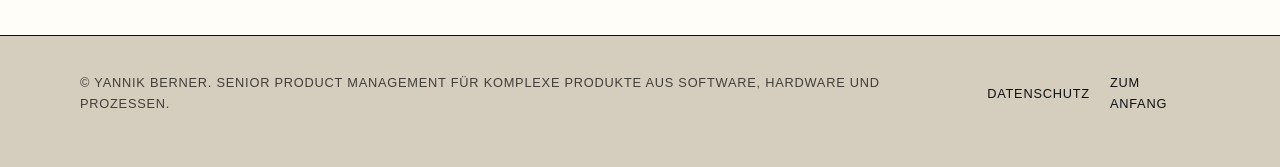
==== commit e2472b96: "Clarify ENERTRAG power-curve and NIS2 roadmap copy. Describe the decentralised Excel replacement acc" ====
--- a/index.html
+++ b/index.html
@@ -389,7 +389,7 @@
               <h4 data-i18n="experience.enertrag.approachTitle">BIA und NIS2‑Roadmap‑Readiness vorbereitet</h4>
               <p data-i18n="experience.enertrag.approachText">Business Impact und regulatorische Anforderungen strukturiert, damit Leitwarte und nächste Schritte entscheidbar wurden.</p>
             </div>
-            <p class="result-line" data-i18n="experience.enertrag.result">Ergebnis: Leistungskurven-Produkt in Frankreich im Einsatz; Zielbilder für Betriebssoftware und Resilienz.</p>
+            <p class="result-line" data-i18n="experience.enertrag.result">Ergebnis: Dezentrale Leistungskurven-App statt Excel in Frankreich; Zielbilder für Betriebssoftware und Resilienz.</p>
             <p class="case-external-link">
               <a href="https://enertrag.com/de" target="_blank" rel="noopener noreferrer" data-url-de="https://enertrag.com/de" data-url-en="https://enertrag.com/" data-i18n-aria="experience.enertrag.mediaLinkLabel"><span data-i18n="experience.common.companyLink">Unternehmen ansehen</span> <span aria-hidden="true">↗</span></a>
             </p>
@@ -397,8 +397,8 @@
               <div class="case-list">
                 <h4 data-i18n="experience.common.contributions">Wichtige Beiträge</h4>
                 <ul>
-                  <li data-i18n="experience.enertrag.contributions.0">Mit französischen Stakeholdern zuerst das Leistungskurven-Produkt live gebracht. Die breitere Datengrundlage lief parallel.</li>
-                  <li data-i18n="experience.enertrag.contributions.1">Nach NIS2 und BCM Leitwarten-Entscheidungen vorgezogen.</li>
+                  <li data-i18n="experience.enertrag.contributions.0">Manuelles Excel für Leistungskurven durch dezentrale App ersetzt: automatisierte Datengrundlage, außerhalb der Betriebsführungssoftware.</li>
+                  <li data-i18n="experience.enertrag.contributions.1">Roadmap für NIS2‑Readiness erstellt, inklusive BCM über Business Impact Analysis.</li>
                 </ul>
               </div>
               <a
@@ -429,8 +429,8 @@
             </div>
             <button class="details-toggle" type="button" aria-expanded="false" aria-controls="details-enertrag" data-i18n="experience.common.viewDetails">Details anzeigen</button>
             <div id="details-enertrag" class="case-details" hidden>
-              <p><strong data-i18n="experience.common.contextLabel">Kontext</strong>: <span data-i18n="experience.enertrag.details.context">Modernisierung vorbereitet, Schwerpunkt dann POLIS mit Cyber Security, NIS2 und BCM. Das Leistungskurven-Produkt ging unabhängig live. Reliability-Prototyp blieb zunächst im Backlog.</span></p>
-              <p><strong data-i18n="experience.common.approachLabel">Ansatz</strong>: <span data-i18n="experience.enertrag.details.approach">Domänen, Use Cases und Datenanforderungen strukturiert. Datenprodukt mit französischen Stakeholdern geliefert. Parallel liefen Zielbilder, Roadmap und Anbieteranalyse.</span></p>
+              <p><strong data-i18n="experience.common.contextLabel">Kontext</strong>: <span data-i18n="experience.enertrag.details.context">Modernisierung vorbereitet, Schwerpunkt dann POLIS mit Cyber Security, NIS2 und BCM. Leistungskurven als dezentrale App außerhalb der Betriebsführungssoftware. Reliability-Prototyp blieb zunächst im Backlog.</span></p>
+              <p><strong data-i18n="experience.common.approachLabel">Ansatz</strong>: <span data-i18n="experience.enertrag.details.approach">Domänen, Use Cases und Datenanforderungen strukturiert. Dezentrale Leistungskurven-App mit französischen Stakeholdern umgesetzt. Zielbilder, Roadmap und Anbieteranalyse aufgesetzt.</span></p>
               <p><strong data-i18n="experience.common.valueLabel">Wert</strong>: <span data-i18n="experience.enertrag.details.value">Grundlage für weitere Produktentscheidungen und kritische Betriebsprozesse unter Resilienz-Druck.</span></p>
             </div>
           </article>
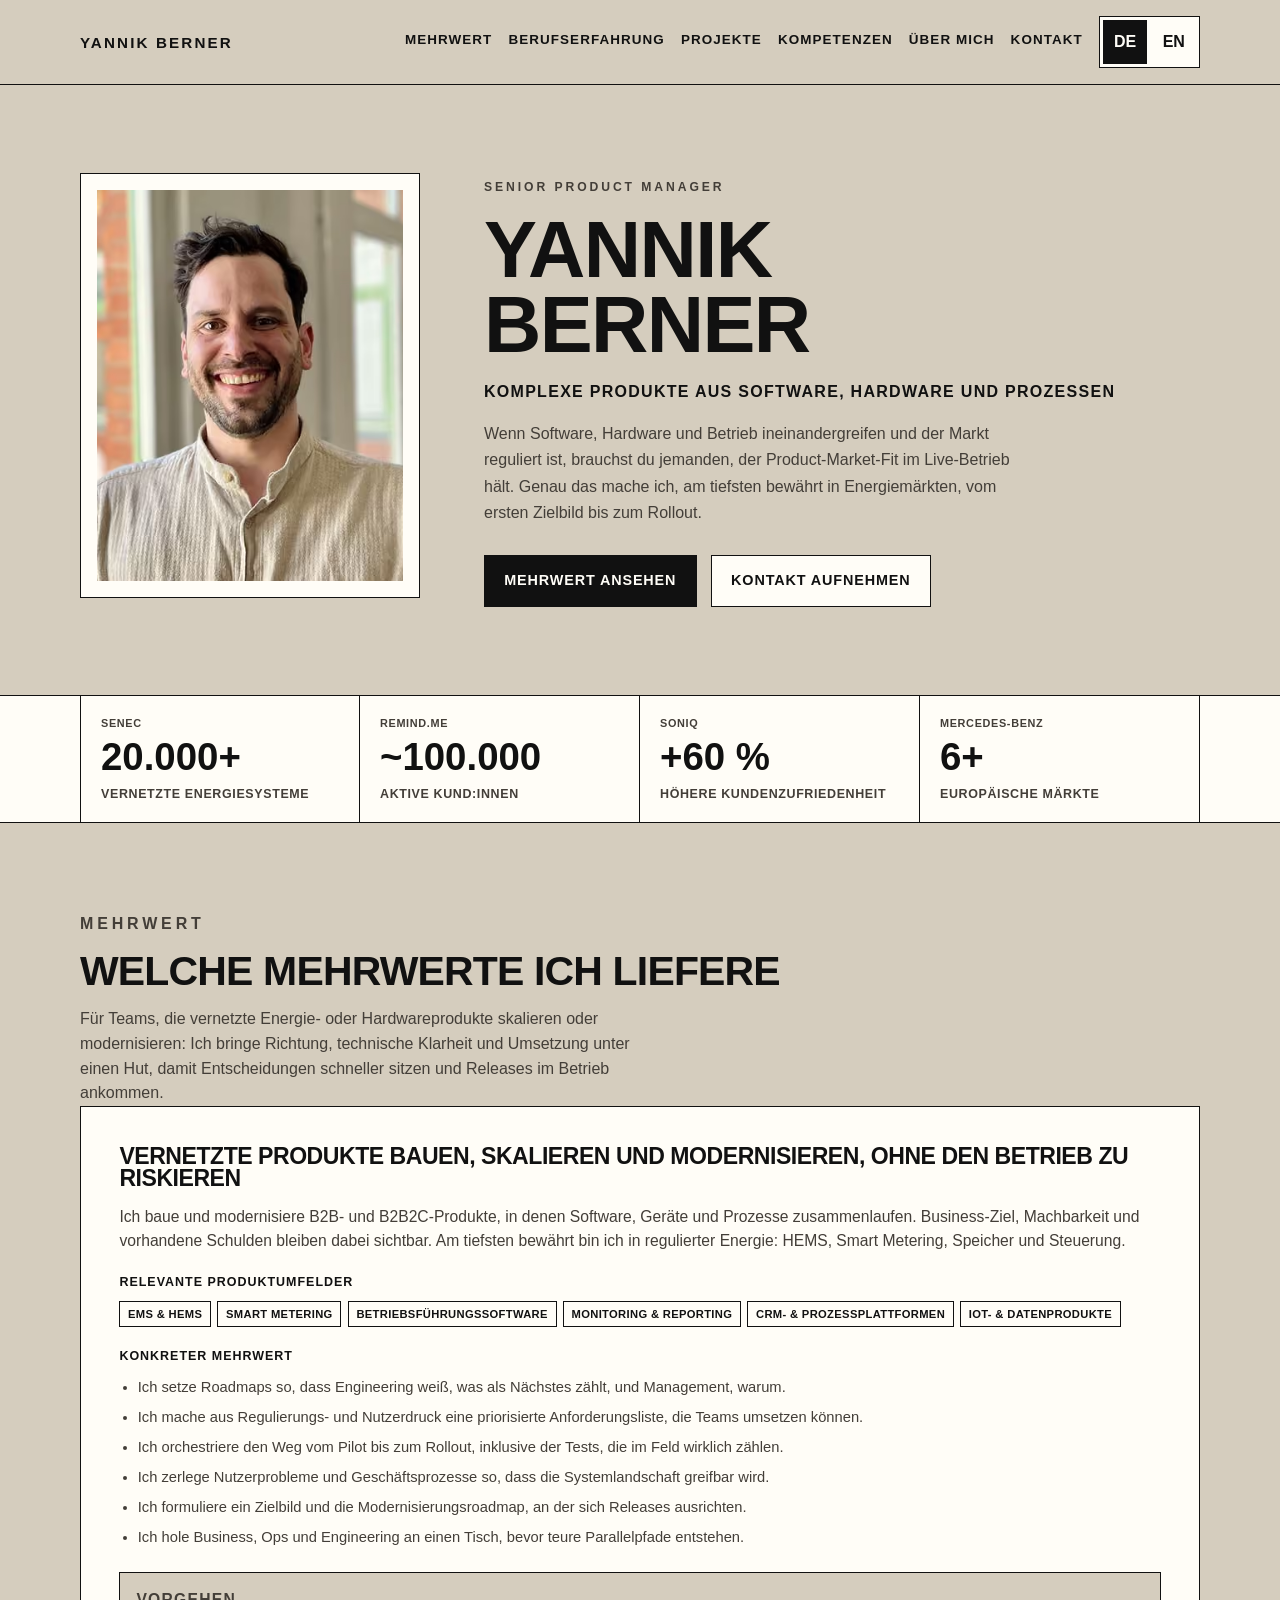
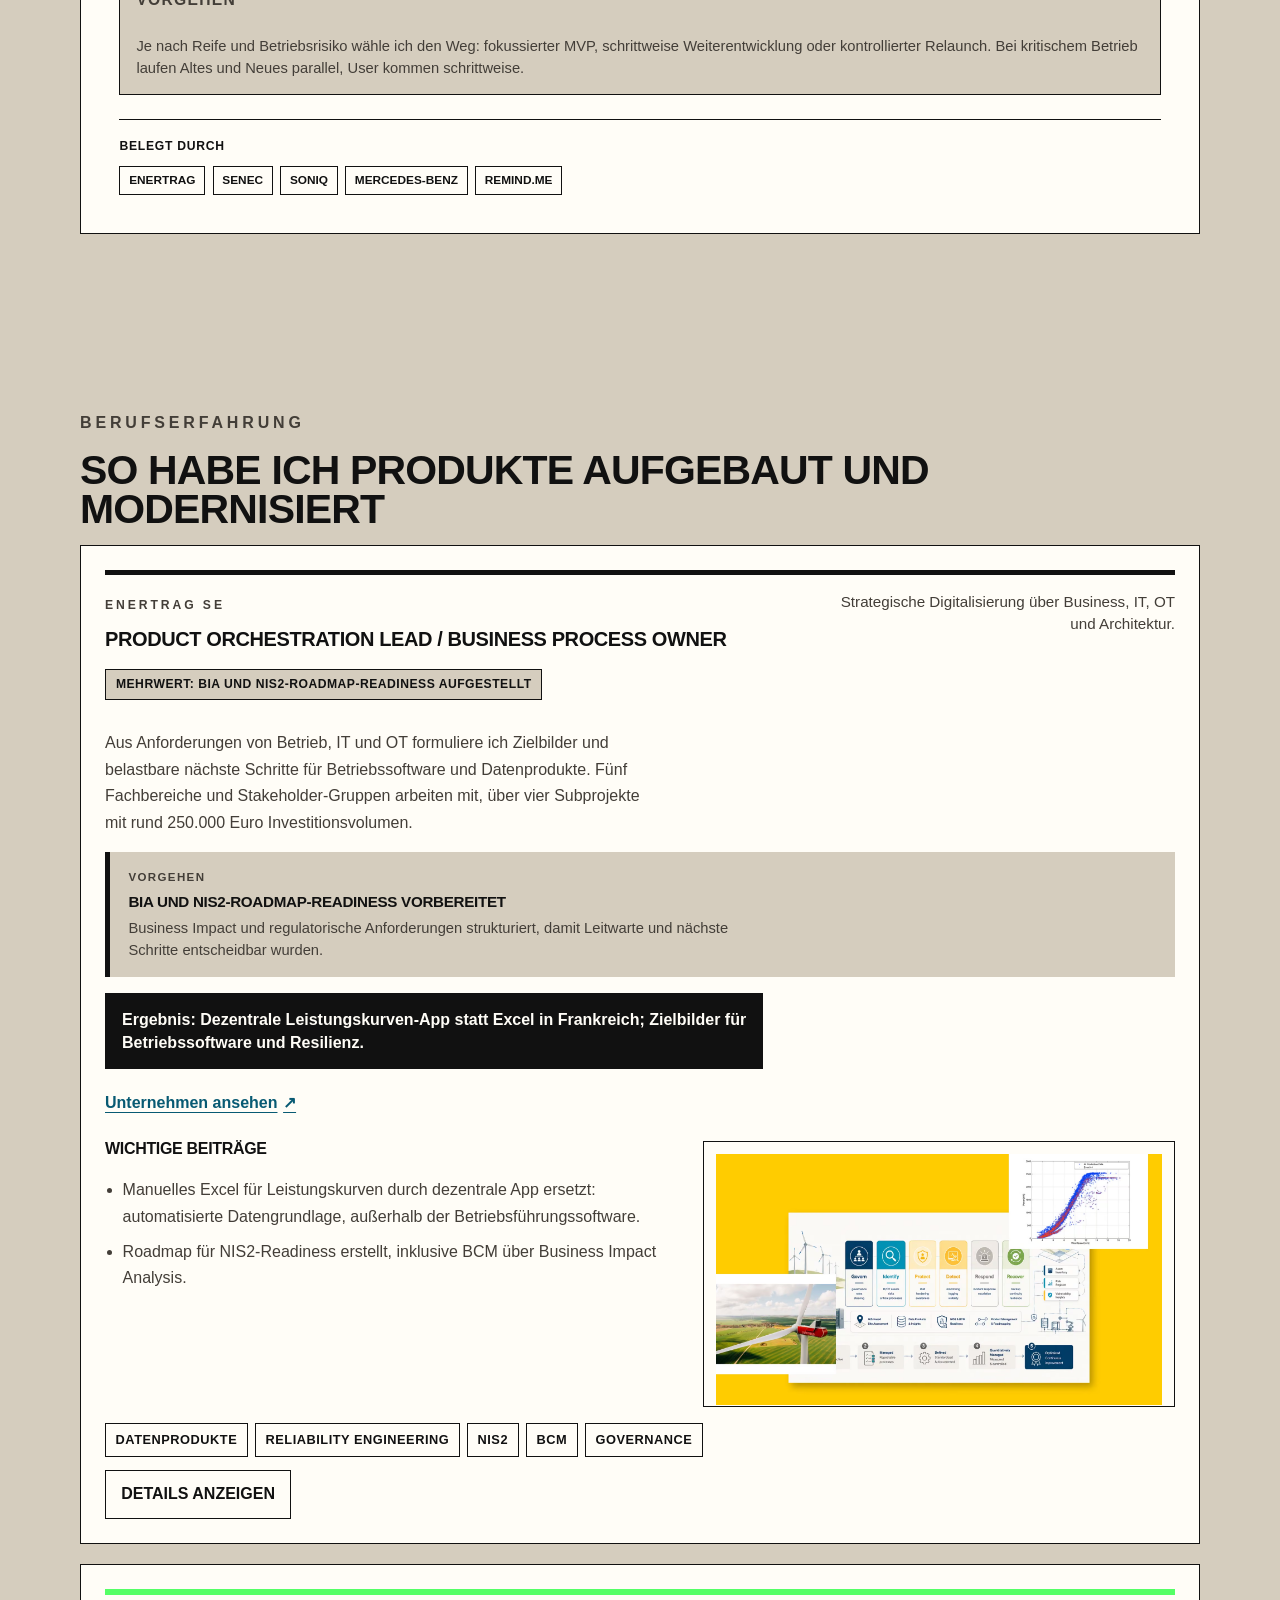
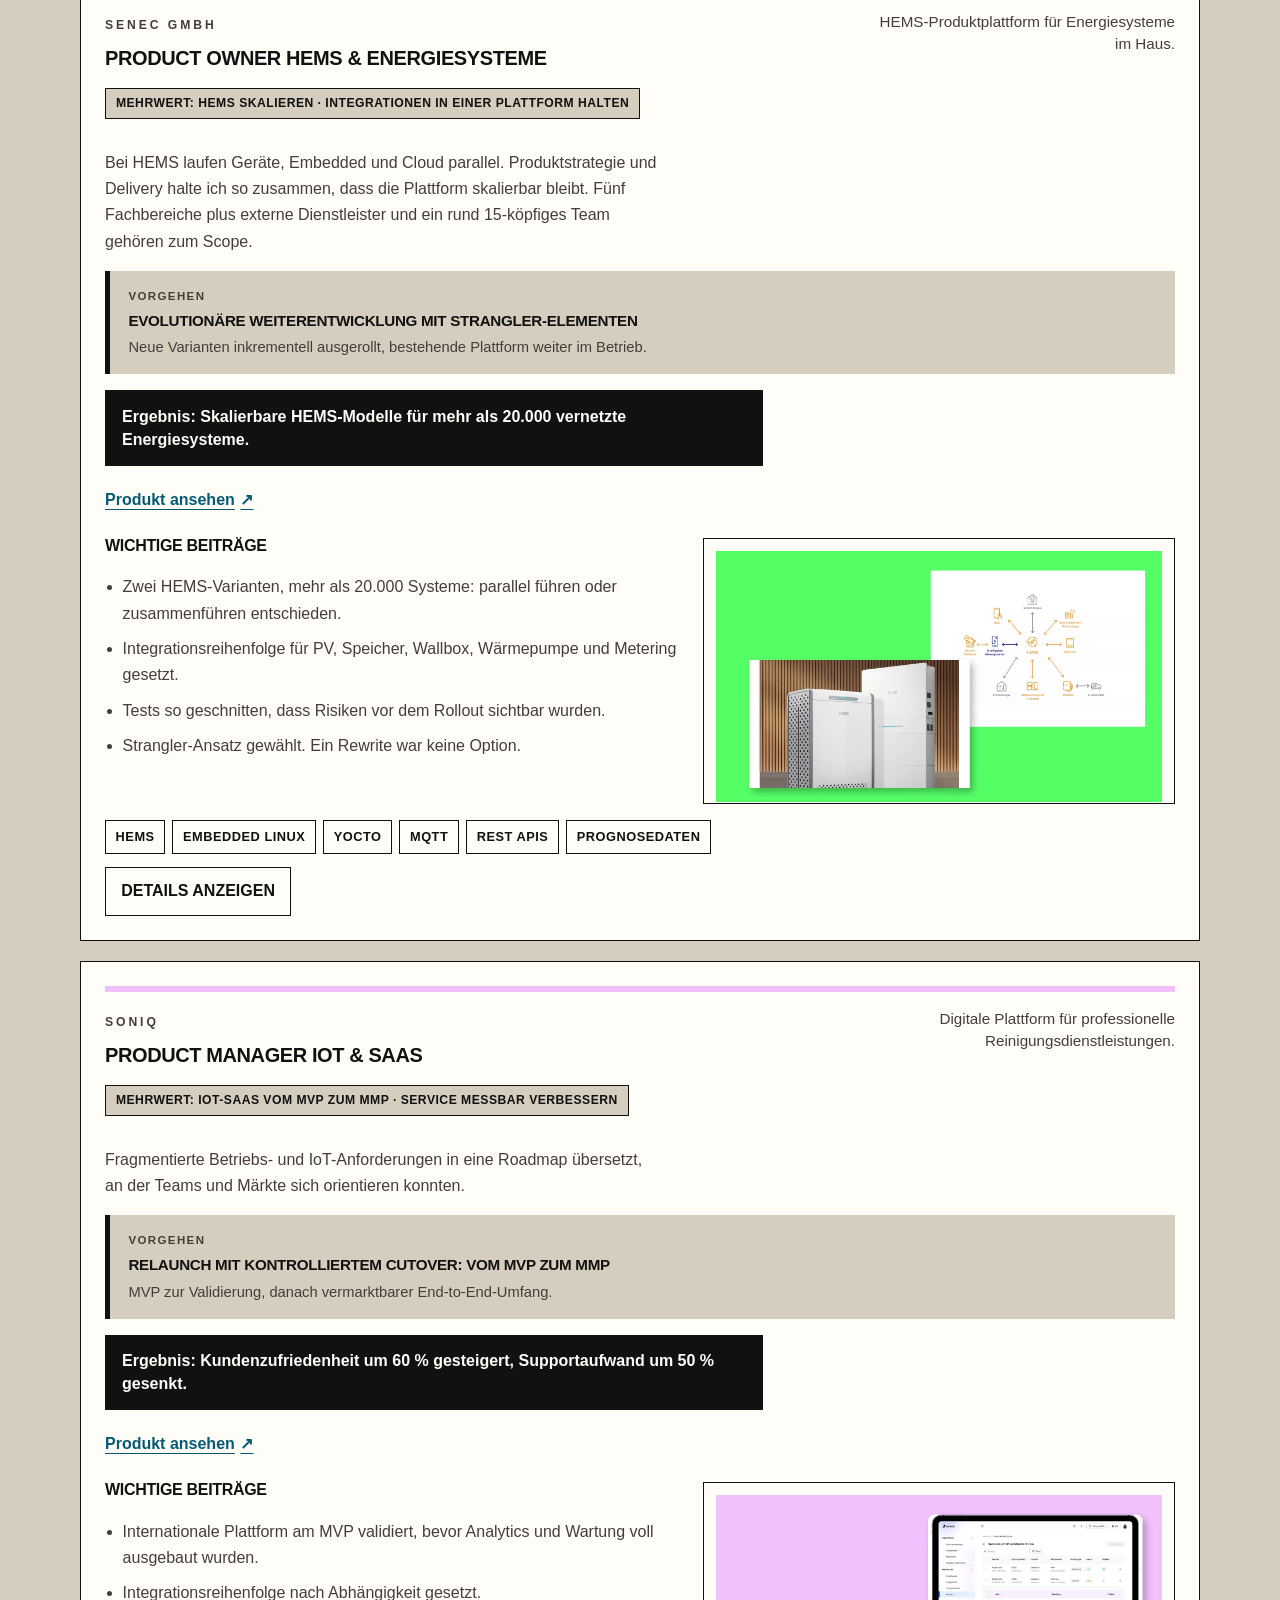
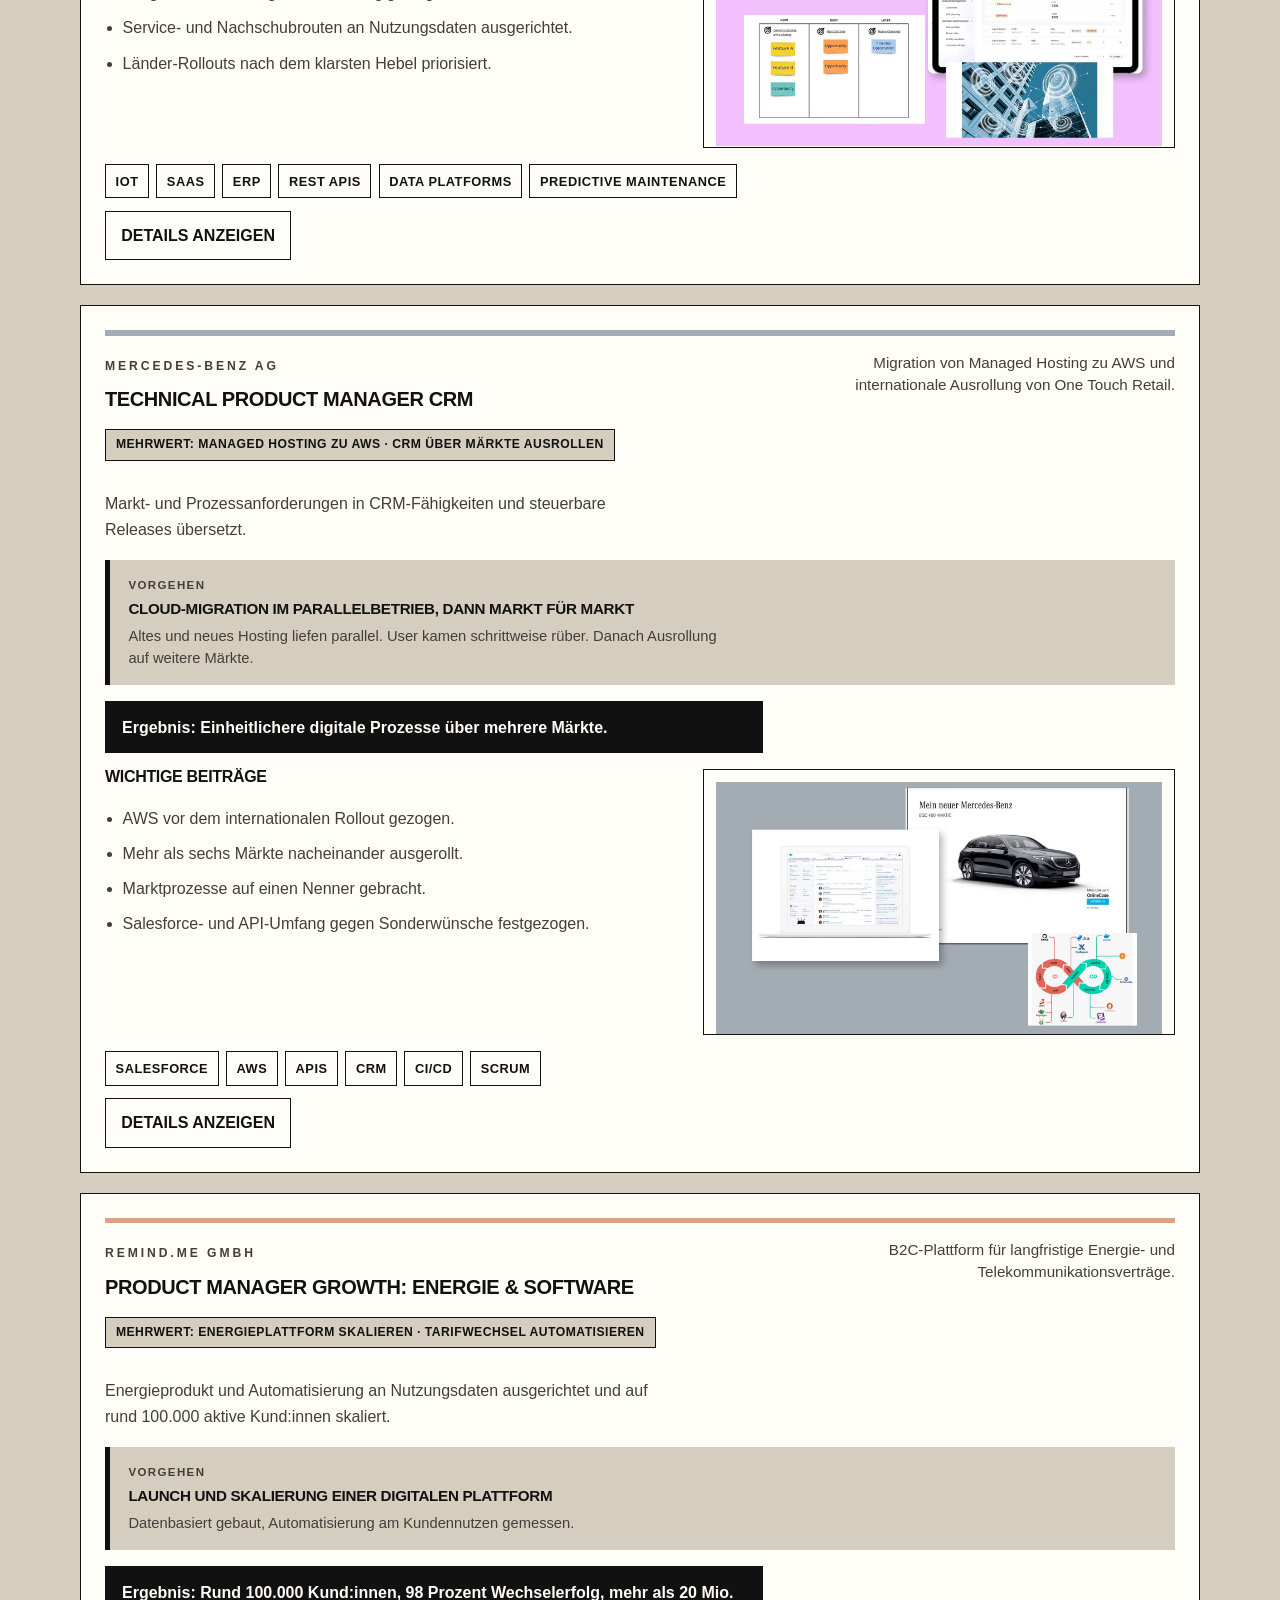
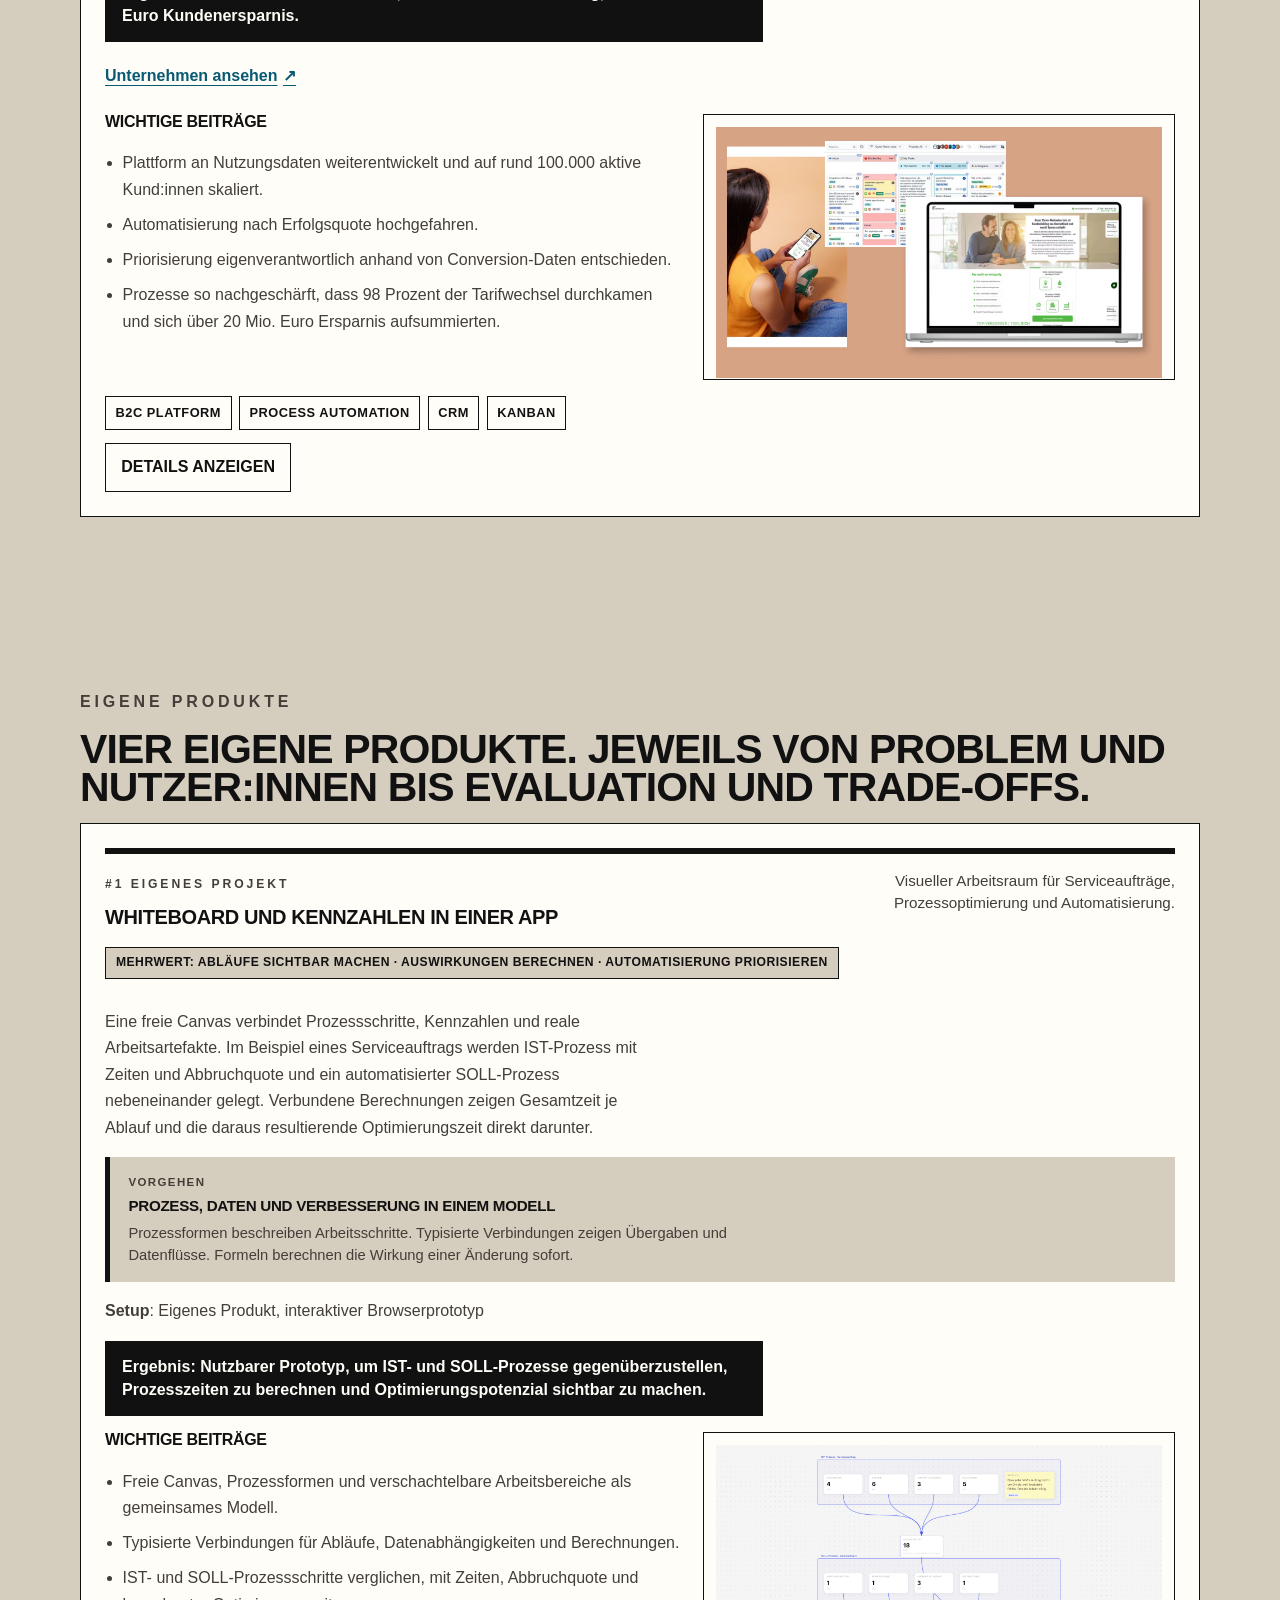
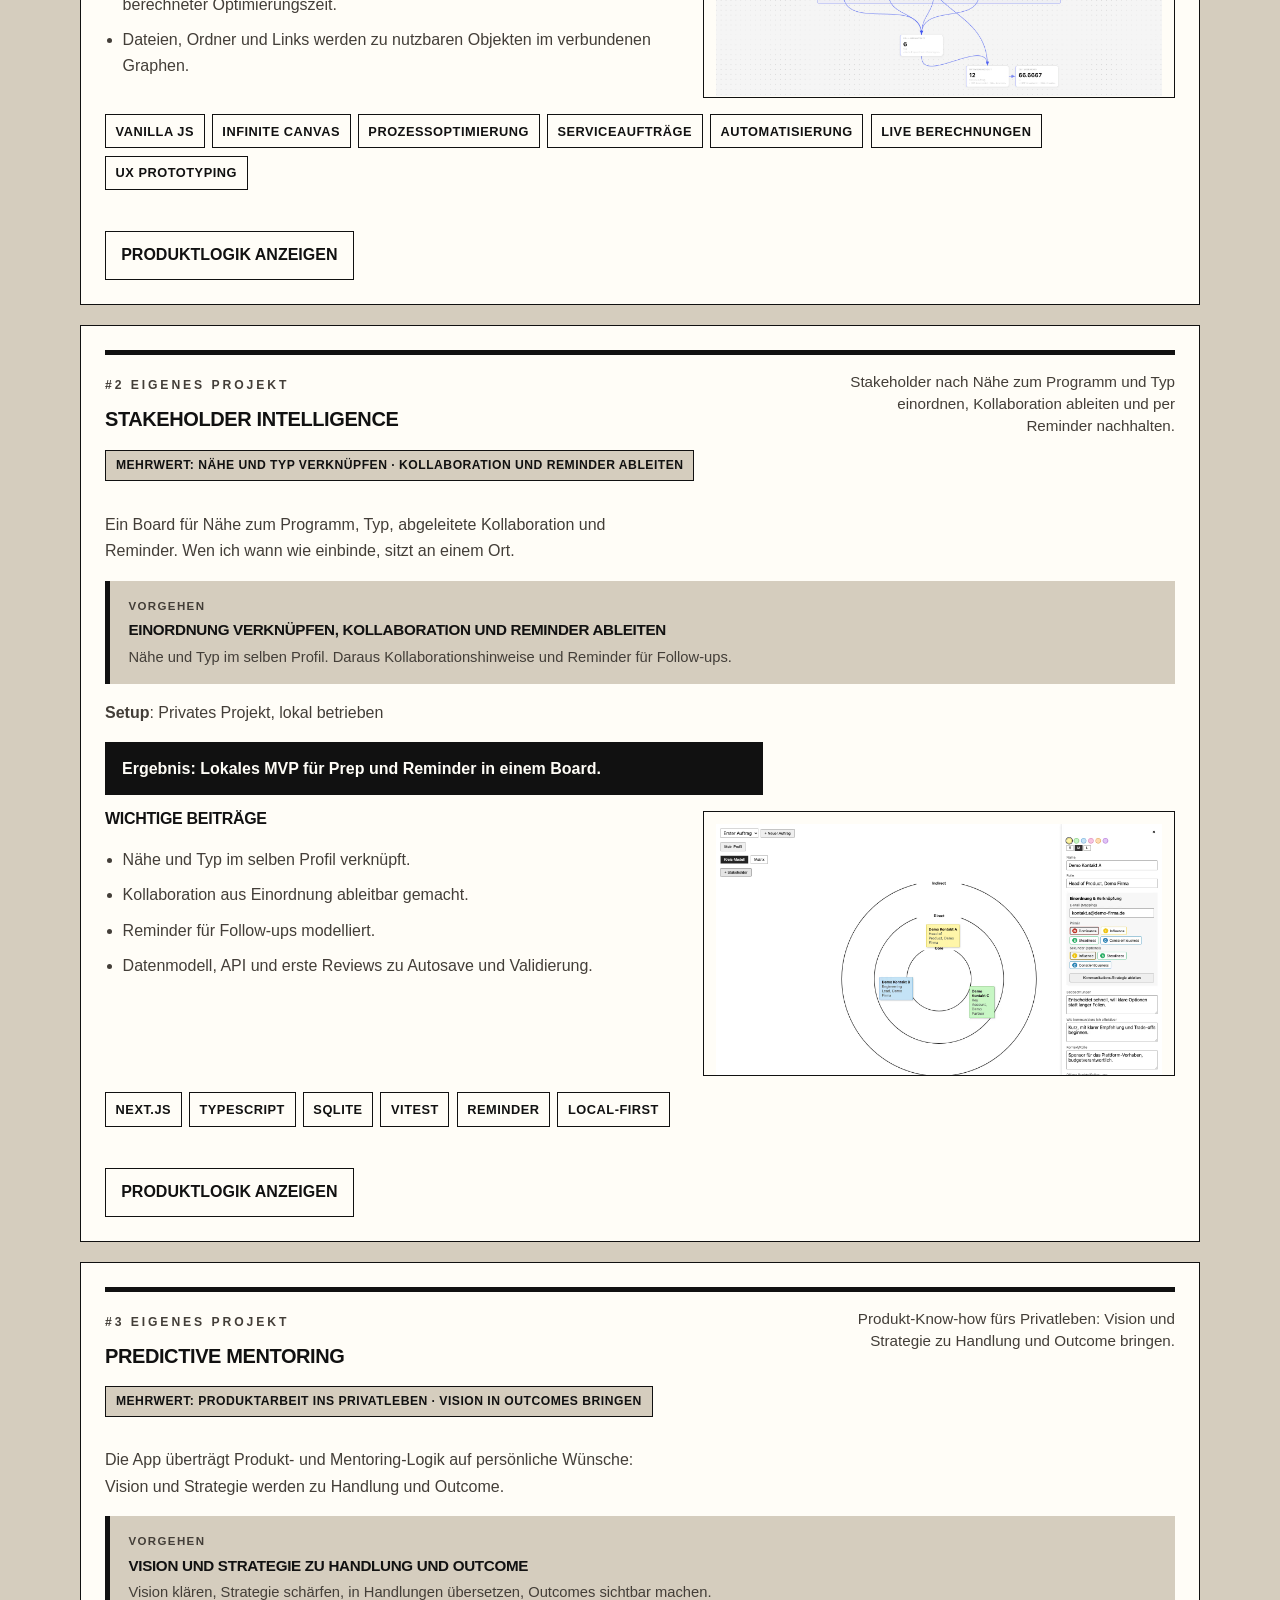
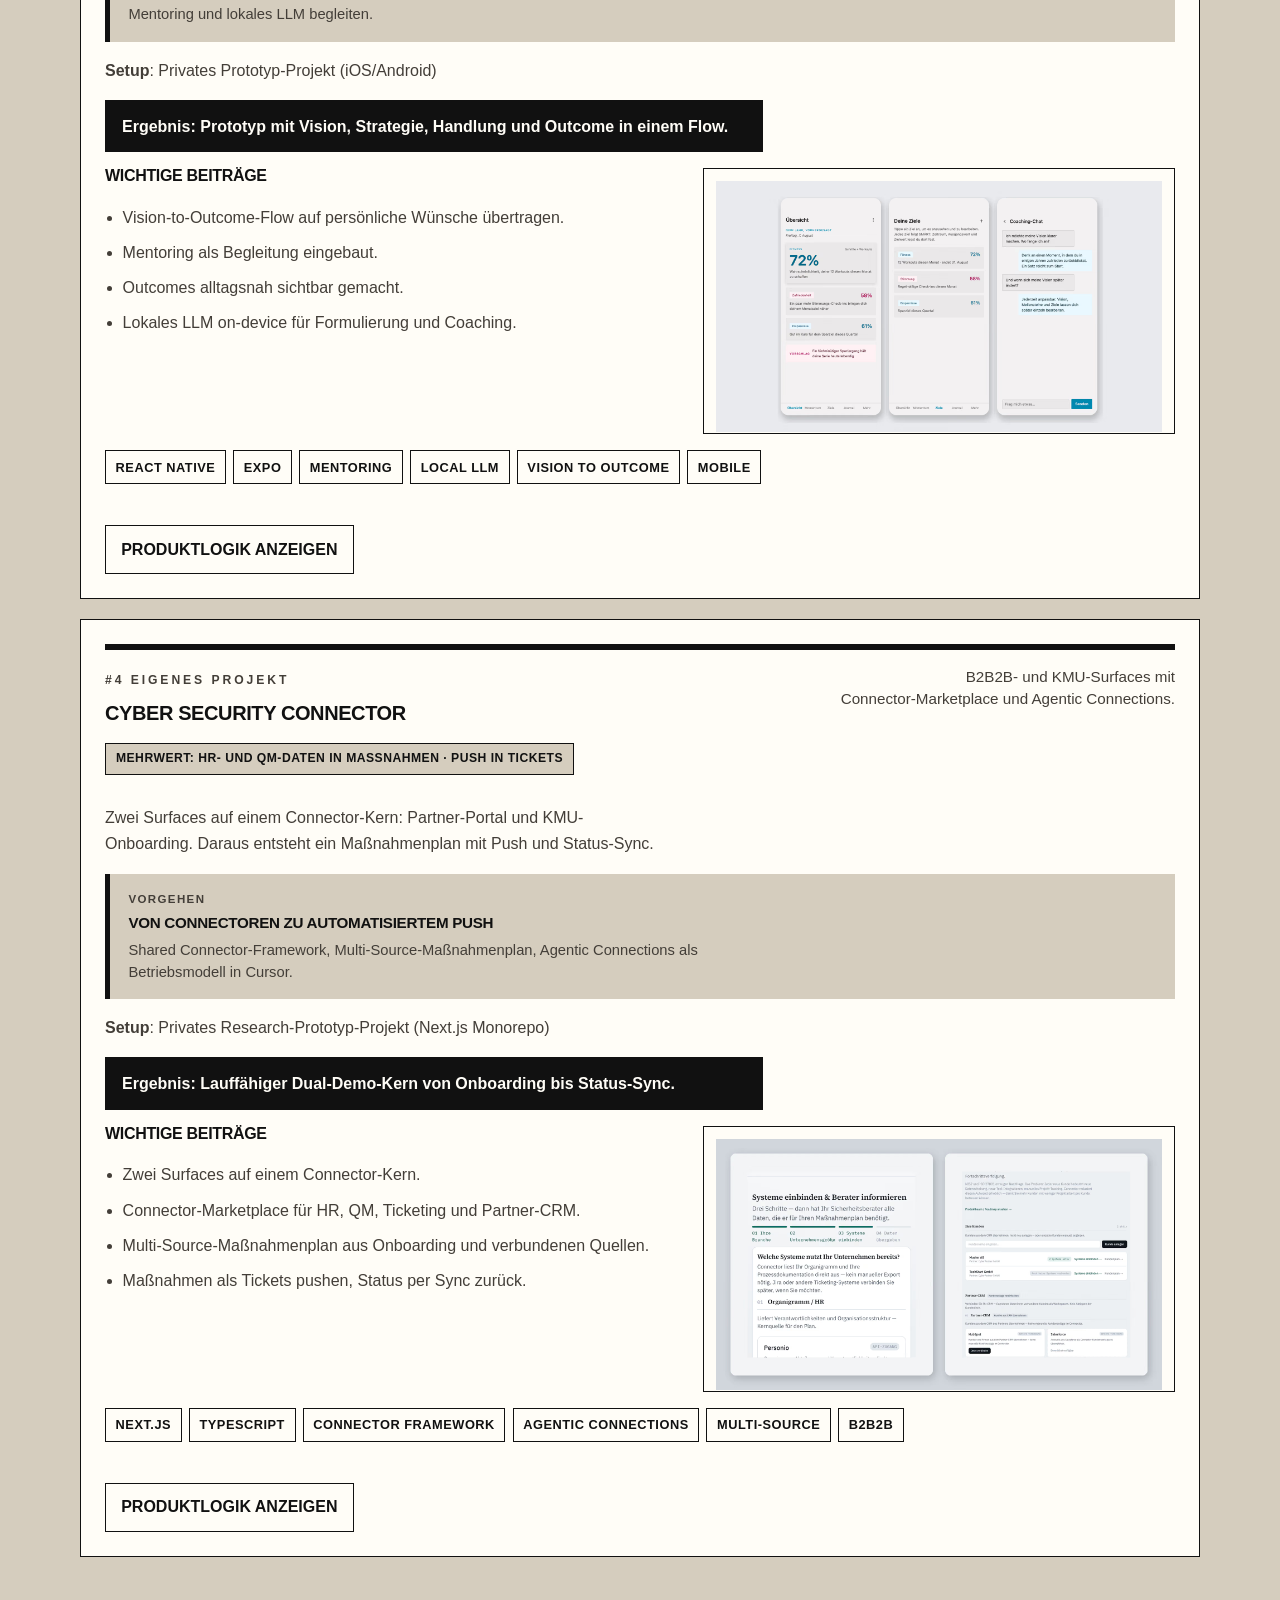
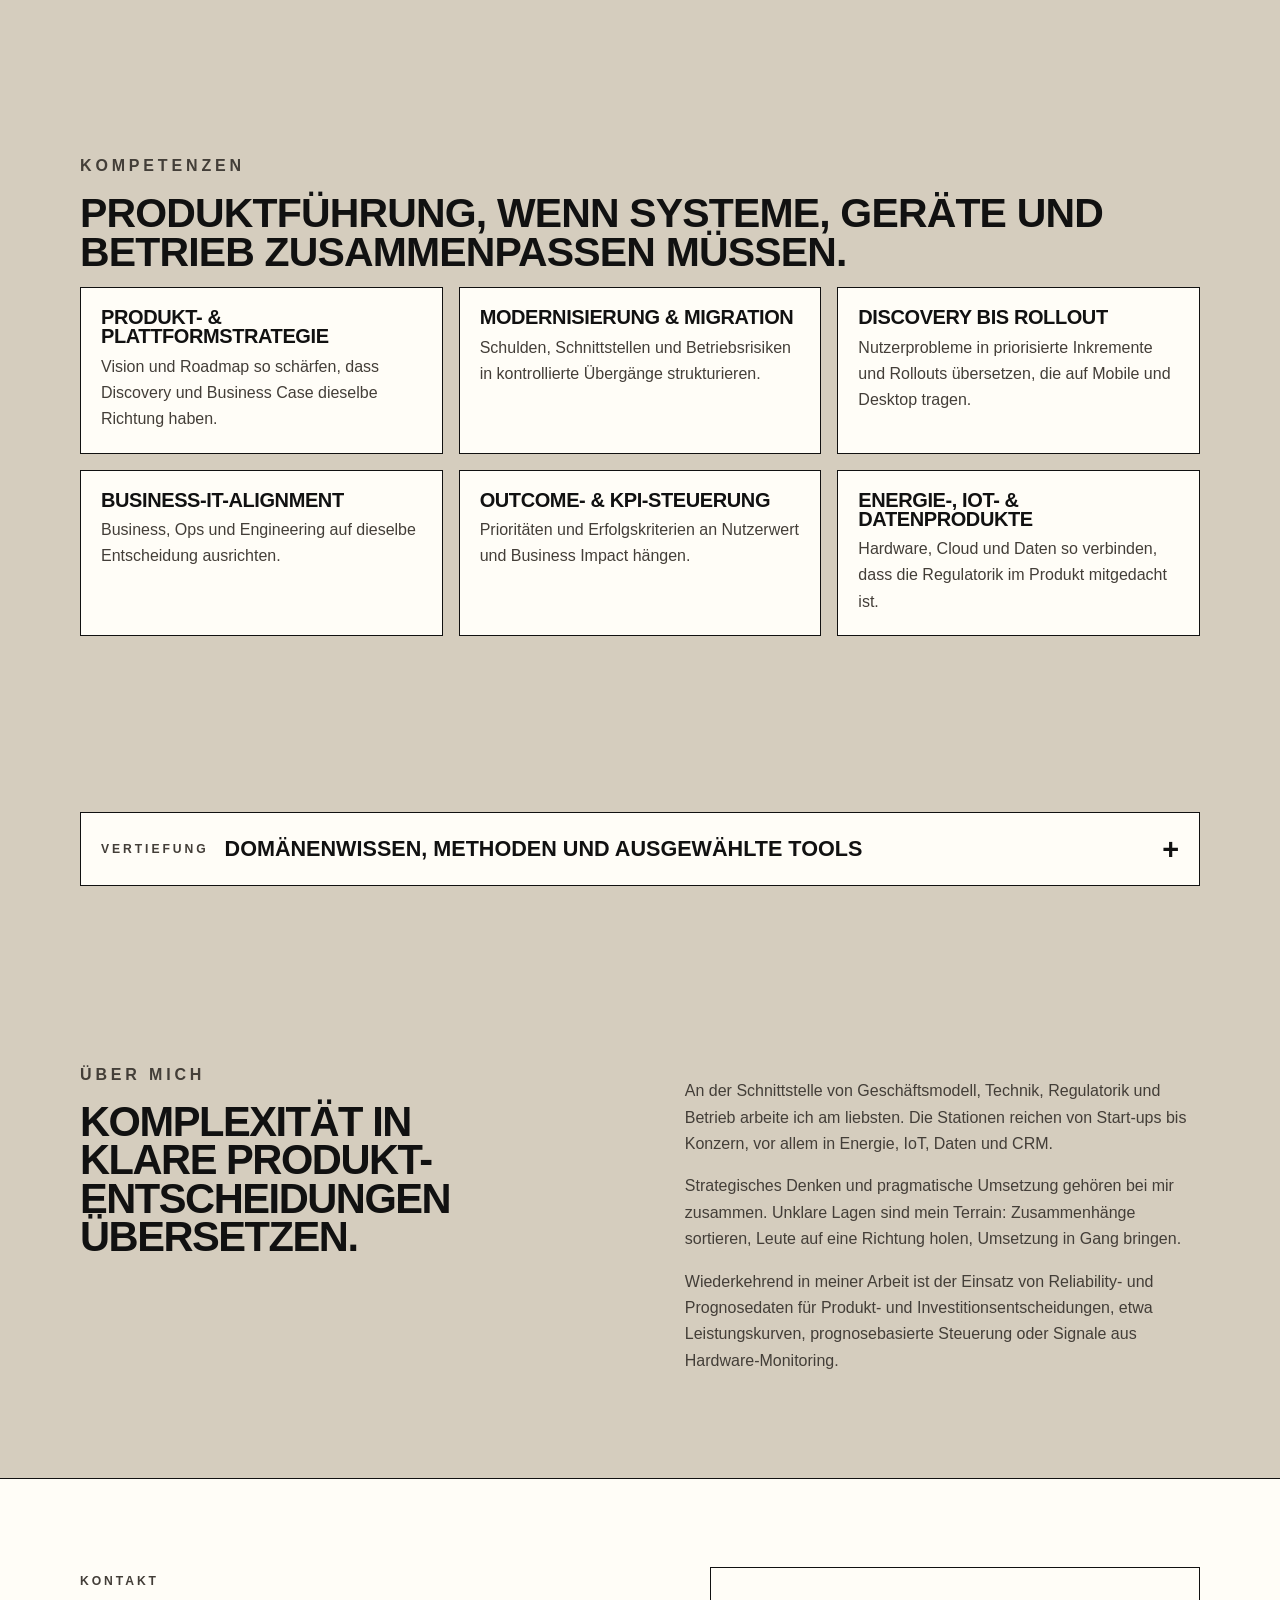
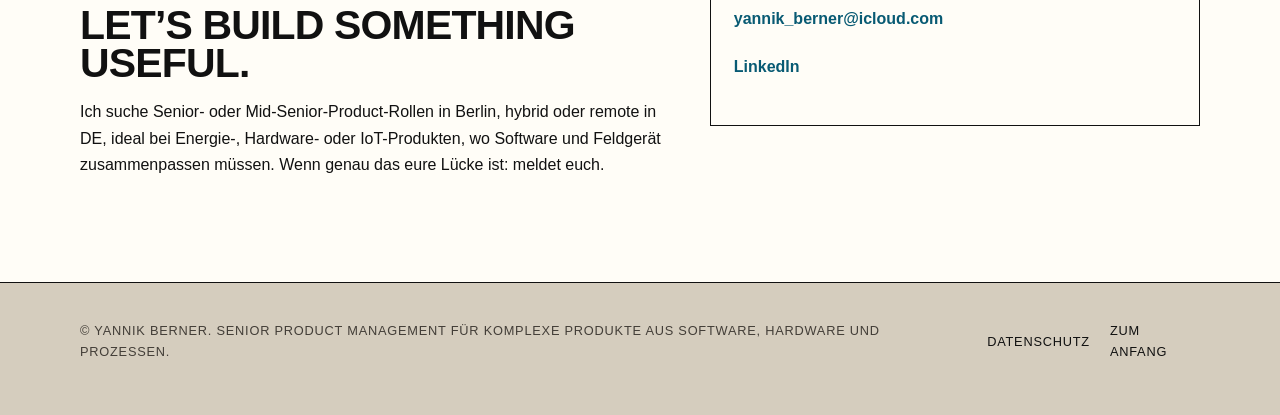
==== commit ad31597f: "Portfolio: Seniorität und Strategie-Scope für Energie-Stellenprofile - ENERTRAG: strategische Tiefe " ====
--- a/index.html
+++ b/index.html
@@ -383,7 +383,7 @@
               <p class="case-context" data-i18n="experience.enertrag.meta">Strategische Digitalisierung über Business, IT, OT und Architektur.</p>
             </div>
             <p class="value-label" data-i18n="experience.enertrag.valueLabel">Mehrwert: BIA und NIS2‑Roadmap‑Readiness aufgestellt</p>
-            <p class="case-overview" data-i18n="experience.enertrag.overview">Aus Anforderungen von Betrieb, IT und OT formuliere ich Zielbilder und belastbare nächste Schritte für Betriebssoftware und Datenprodukte.</p>
+            <p class="case-overview" data-i18n="experience.enertrag.overview">Aus Anforderungen von Betrieb, IT und OT formuliere ich Zielbilder und belastbare nächste Schritte für Betriebssoftware und Datenprodukte. Fünf Fachbereiche und Stakeholder-Gruppen arbeiten mit, über vier Subprojekte mit rund 250.000 Euro Investitionsvolumen.</p>
             <div class="case-approach">
               <p class="case-approach-label" data-i18n="experience.common.approachLabel">Vorgehen</p>
               <h4 data-i18n="experience.enertrag.approachTitle">BIA und NIS2‑Roadmap‑Readiness vorbereitet</h4>
@@ -431,7 +431,7 @@
             <div id="details-enertrag" class="case-details" hidden>
               <p><strong data-i18n="experience.common.contextLabel">Kontext</strong>: <span data-i18n="experience.enertrag.details.context">Modernisierung vorbereitet, Schwerpunkt dann POLIS mit Cyber Security, NIS2 und BCM. Leistungskurven als dezentrale App außerhalb der Betriebsführungssoftware. Reliability-Prototyp blieb zunächst im Backlog.</span></p>
               <p><strong data-i18n="experience.common.approachLabel">Ansatz</strong>: <span data-i18n="experience.enertrag.details.approach">Domänen, Use Cases und Datenanforderungen strukturiert. Dezentrale Leistungskurven-App mit französischen Stakeholdern umgesetzt. Zielbilder, Roadmap und Anbieteranalyse aufgesetzt.</span></p>
-              <p><strong data-i18n="experience.common.valueLabel">Wert</strong>: <span data-i18n="experience.enertrag.details.value">Grundlage für weitere Produktentscheidungen und kritische Betriebsprozesse unter Resilienz-Druck.</span></p>
+              <p><strong data-i18n="experience.common.valueLabel">Wert</strong>: <span data-i18n="experience.enertrag.details.value">Grundlage für weitere Produktentscheidungen und kritische Betriebsprozesse unter Resilienz-Druck. BIA und NIS2-Roadmap-Readiness entstanden dabei innerhalb von rund sechs Monaten, ein Beleg für strategische Tiefe trotz kurzer Zeitspanne.</span></p>
             </div>
           </article>
 
@@ -445,7 +445,7 @@
               <p class="case-context" data-i18n="experience.senec.meta">HEMS-Produktplattform für Energiesysteme im Haus.</p>
             </div>
             <p class="value-label" data-i18n="experience.senec.valueLabel">Mehrwert: HEMS skalieren · Integrationen in einer Plattform halten</p>
-            <p class="case-overview" data-i18n="experience.senec.overview">Bei HEMS laufen Geräte, Embedded und Cloud parallel. Produktstrategie und Delivery halte ich so zusammen, dass die Plattform skalierbar bleibt.</p>
+            <p class="case-overview" data-i18n="experience.senec.overview">Bei HEMS laufen Geräte, Embedded und Cloud parallel. Produktstrategie und Delivery halte ich so zusammen, dass die Plattform skalierbar bleibt. Fünf Fachbereiche plus externe Dienstleister und ein rund 15-köpfiges Team gehören zum Scope.</p>
             <div class="case-approach">
               <p class="case-approach-label" data-i18n="experience.common.approachLabel">Vorgehen</p>
               <h4 data-i18n="experience.senec.approachTitle">Evolutionäre Weiterentwicklung mit Strangler-Elementen</h4>
@@ -662,7 +662,7 @@
                 <ul>
                   <li data-i18n="experience.remindme.contributions.0">Plattform an Nutzungsdaten weiterentwickelt und auf rund 100.000 aktive Kund:innen skaliert.</li>
                   <li data-i18n="experience.remindme.contributions.1">Automatisierung nach Erfolgsquote hochgefahren.</li>
-                  <li data-i18n="experience.remindme.contributions.2">Priorisierung über Conversion-Daten gesetzt.</li>
+                  <li data-i18n="experience.remindme.contributions.2">Priorisierung eigenverantwortlich anhand von Conversion-Daten entschieden.</li>
                   <li data-i18n="experience.remindme.contributions.3">Prozesse so nachgeschärft, dass 98 Prozent der Tarifwechsel durchkamen und sich über 20 Mio. Euro Ersparnis aufsummierten.</li>
                 </ul>
               </div>
@@ -706,41 +706,41 @@
             <h2 data-i18n="projects.heading">Vier eigene Produkte. Jeweils von Problem und Nutzer:innen bis Evaluation und Trade-offs.</h2>
           </div>
 
-          <article class="case-study project reveal" id="career-intelligence">
+          <article class="case-study project reveal" id="visual-workspace">
             <div class="case-accent"></div>
             <div class="case-study-header">
               <div>
-                <p class="eyebrow" data-i18n="projects.careerIntelligence.eyebrow">#1 Eigenes Projekt</p>
-                <h3 data-i18n="projects.careerIntelligence.title">Career Intelligence</h3>
-              </div>
-              <p class="case-context" data-i18n="projects.careerIntelligence.meta">Daily Brief und To‑dos für Good‑Fit‑Jobs, Kontakte und Skill‑Gaps. Auswahl und Apply steuert der User.</p>
-            </div>
-            <p class="value-label" data-i18n="projects.careerIntelligence.valueLabel">Mehrwert: Recherche automatisieren · Auswahl und Apply beim&nbsp;Menschen lassen</p>
-            <p class="case-overview" data-i18n="projects.careerIntelligence.overview">Das System übernimmt die repetitive Triage hinter der Jobsuche. Brief und To‑dos geben den Rahmen. Stelle, Unterlagen und Apply bleiben bei mir.</p>
+                <p class="eyebrow" data-i18n="projects.visualWorkspace.eyebrow">#1 Eigenes Projekt</p>
+                <h3 data-i18n="projects.visualWorkspace.title">Whiteboard und Kennzahlen in einer App</h3>
+              </div>
+              <p class="case-context" data-i18n="projects.visualWorkspace.meta">Visueller Arbeitsraum für Serviceaufträge, Prozessoptimierung und Automatisierung.</p>
+            </div>
+            <p class="value-label" data-i18n="projects.visualWorkspace.valueLabel">Mehrwert: Abläufe sichtbar machen · Auswirkungen berechnen · Automatisierung priorisieren</p>
+            <p class="case-overview" data-i18n="projects.visualWorkspace.overview">Eine freie Canvas verbindet Prozessschritte, Kennzahlen und reale Arbeitsartefakte. Im Beispiel eines Serviceauftrags werden IST-Prozess mit Zeiten und Abbruchquote und ein automatisierter SOLL-Prozess nebeneinander gelegt. Verbundene Berechnungen zeigen Gesamtzeit je Ablauf und die daraus resultierende Optimierungszeit direkt darunter.</p>
             <div class="case-approach">
               <p class="case-approach-label" data-i18n="experience.common.approachLabel">Vorgehen</p>
-              <h4 data-i18n="projects.careerIntelligence.approachTitle">Repetitives automatisieren, Entscheidungen&nbsp;steuern</h4>
-              <p data-i18n="projects.careerIntelligence.approachText">Täglicher Lauf aggregiert und bewertet Signale. Dashboard mit erklärbarem Scoring. Apply&nbsp;bleibt manuell.</p>
+              <h4 data-i18n="projects.visualWorkspace.approachTitle">Prozess, Daten und Verbesserung in einem Modell</h4>
+              <p data-i18n="projects.visualWorkspace.approachText">Prozessformen beschreiben Arbeitsschritte. Typisierte Verbindungen zeigen Übergaben und Datenflüsse. Formeln berechnen die Wirkung einer Änderung sofort.</p>
             </div>
             <div class="job-meta">
-              <p><strong data-i18n="experience.common.setupLabel">Setup</strong>: <span data-i18n="projects.careerIntelligence.periodLocation">Privates Projekt, lokal betrieben</span></p>
-            </div>
-            <p class="result-line" data-i18n="projects.careerIntelligence.result">Ergebnis: Weniger manuelle Triage, volle Kontrolle über Apply.</p>
+              <p><strong data-i18n="experience.common.setupLabel">Setup</strong>: <span data-i18n="projects.visualWorkspace.periodLocation">Eigenes Produkt, interaktiver Browserprototyp</span></p>
+            </div>
+            <p class="result-line" data-i18n="projects.visualWorkspace.result">Ergebnis: Nutzbarer Prototyp, um IST- und SOLL-Prozesse gegenüberzustellen, Prozesszeiten zu berechnen und Optimierungspotenzial sichtbar zu machen.</p>
             <div class="case-body">
               <div class="case-list">
                 <h4 data-i18n="experience.common.contributions">Wichtige Beiträge</h4>
                 <ul>
-                  <li data-i18n="projects.careerIntelligence.contributions.0">Multi-Source-Recherche und Klassifizierung automatisiert.</li>
-                  <li data-i18n="projects.careerIntelligence.contributions.1">Good‑Fit, Kontakte und Skill‑Gaps sichtbar gemacht.</li>
-                  <li data-i18n="projects.careerIntelligence.contributions.2">Daily Brief und priorisierte To‑dos als Handlungsrahmen.</li>
-                  <li data-i18n="projects.careerIntelligence.contributions.3">Ownership bewusst manuell: Stelle, Unterlagen, Apply.</li>
-                </ul>
-              </div>
-              <div class="media-shell" data-i18n-aria="projects.careerIntelligence.mediaAriaLabel">
+                  <li data-i18n="projects.visualWorkspace.contributions.0">Freie Canvas, Prozessformen und verschachtelbare Arbeitsbereiche als gemeinsames Modell.</li>
+                  <li data-i18n="projects.visualWorkspace.contributions.1">Typisierte Verbindungen für Abläufe, Datenabhängigkeiten und Berechnungen.</li>
+                  <li data-i18n="projects.visualWorkspace.contributions.2">IST- und SOLL-Prozessschritte verglichen, mit Zeiten, Abbruchquote und berechneter Optimierungszeit.</li>
+                  <li data-i18n="projects.visualWorkspace.contributions.3">Dateien, Ordner und Links werden zu nutzbaren Objekten im verbundenen Graphen.</li>
+                </ul>
+              </div>
+              <div class="media-shell" data-i18n-aria="projects.visualWorkspace.mediaAriaLabel">
                 <picture>
-                  <source type="image/avif" srcset="assets/images/career-intelligence-case-study-collage.avif" />
-                  <source type="image/webp" srcset="assets/images/career-intelligence-case-study-collage.webp" />
-                  <img src="assets/images/career-intelligence-case-study-collage.png" alt="Screenshot des Career-Intelligence-Dashboards im Demo-Modus mit synthetischen Daten" width="1600" height="900" loading="lazy" decoding="async" data-i18n-alt="projects.careerIntelligence.imageAlt" />
+                  <source type="image/avif" srcset="assets/images/visual-workspace-case-study-collage.avif" />
+                  <source type="image/webp" srcset="assets/images/visual-workspace-case-study-collage.webp" />
+                  <img src="assets/images/visual-workspace-case-study-collage.png" alt="IST-Prozess eines Serviceauftrags mit Zeiten und Abbruchquote neben einem automatisierten SOLL-Prozess, verbunden mit berechneter Gesamtzeit und Optimierungszeit" width="1600" height="900" loading="lazy" decoding="async" data-i18n-alt="projects.visualWorkspace.imageAlt" />
                 </picture>
                 <div class="image-placeholder" aria-hidden="true">
                   <span data-i18n="experience.common.casePlaceholder">Case-Study-Visualisierung</span>
@@ -748,55 +748,55 @@
               </div>
             </div>
             <div class="tags" aria-label="Technologie und Methoden" data-i18n-aria="experience.common.tagsLabel">
-              <span>Python</span>
-              <span>Streamlit</span>
-              <span>SQLite</span>
-              <span data-i18n="projects.careerIntelligence.tags.3">Daily Brief</span>
-              <span data-i18n="projects.careerIntelligence.tags.4">Good‑Fit Scoring</span>
-              <span data-i18n="projects.careerIntelligence.tags.5">Skill Gaps</span>
-              <span>Slack API</span>
-            </div>
-            <button class="details-toggle" type="button" aria-expanded="false" aria-controls="narrative-career" data-toggle-kind="narrative" data-i18n="projects.common.viewNarrative">Produktlogik anzeigen</button>
-            <div id="narrative-career" class="case-narrative" hidden>
+              <span>Vanilla JS</span>
+              <span>Infinite Canvas</span>
+              <span data-i18n="projects.visualWorkspace.tags.2">Prozessoptimierung</span>
+              <span data-i18n="projects.visualWorkspace.tags.3">Serviceaufträge</span>
+              <span data-i18n="projects.visualWorkspace.tags.4">Automatisierung</span>
+              <span data-i18n="projects.visualWorkspace.tags.5">Live Berechnungen</span>
+              <span>UX Prototyping</span>
+            </div>
+            <button class="details-toggle" type="button" aria-expanded="false" aria-controls="narrative-visual-workspace" data-toggle-kind="narrative" data-i18n="projects.common.viewNarrative">Produktlogik anzeigen</button>
+            <div id="narrative-visual-workspace" class="case-narrative" hidden>
               <div class="case-list case-list-more">
                 <h4 data-i18n="experience.common.moreContributions">Weitere Beiträge</h4>
                 <ul>
-                  <li data-i18n="projects.careerIntelligence.contributions.4">LinkedIn-Job-Mails in den Lauf gezogen: Sheets, Regeln, Slack bei High-Fit.</li>
+                  <li data-i18n="projects.visualWorkspace.contributions.4">Interaktionsnahe Browsertests und Regressionstests härten Drag, Verbindungen und Formeln ab.</li>
                 </ul>
               </div>
               <h4 class="case-narrative-heading" data-i18n="projects.common.narrativeHeading">Produktlogik</h4>
               <ol class="narrative-steps">
                 <li>
                   <strong data-i18n="projects.common.problemLabel">Problem</strong>
-                  <span data-i18n="projects.careerIntelligence.narrative.problem">Jobsuche steckt voller repetitiver Arbeit: Quellen scannen, Treffer vergleichen, Skills und Kontakte im Kopf halten.</span>
+                  <span data-i18n="projects.visualWorkspace.narrative.problem">Prozesswissen liegt getrennt in Whiteboards, Tabellen, Dokumenten und Automatisierungstools. Änderungen und ihre Auswirkungen bleiben schwer nachvollziehbar.</span>
                 </li>
                 <li>
                   <strong data-i18n="projects.common.usersLabel">Nutzer</strong>
-                  <span data-i18n="projects.careerIntelligence.narrative.users">Primär ich als Product Manager in aktiver Suche. Unterstützung bei Good Fits, Apply steuere ich selbst.</span>
+                  <span data-i18n="projects.visualWorkspace.narrative.users">Produkt, Strategie, Marketing, Sales, Operations, Gründer:innen und Finance Teams, die Abläufe verstehen und verbessern müssen.</span>
                 </li>
                 <li>
                   <strong data-i18n="projects.common.whyAiLabel">Warum KI</strong>
-                  <span data-i18n="projects.careerIntelligence.narrative.whyAi">Automation für Aggregation, Klassifizierung und Briefing. Kein Autopilot für Bewerbungen.</span>
+                  <span data-i18n="projects.visualWorkspace.narrative.whyAi">KI ist als nächste Ebene geplant, um importierte Artefakte zu verdichten und passende Verbindungen vorzuschlagen. Entscheidungen und Berechnungen bleiben prüfbar.</span>
                 </li>
                 <li>
                   <strong data-i18n="projects.common.uxLabel">UX</strong>
-                  <span data-i18n="projects.careerIntelligence.narrative.ux">Daily Brief mit To‑dos. Good Fits, Kontakte und Skills auf einen Blick. Explizite Schritte für Auswahl und Apply.</span>
+                  <span data-i18n="projects.visualWorkspace.narrative.ux">Direkte Arbeit auf einer freien Fläche. Arbeitsschritte, Kennzahlen und Notizen lassen sich verbinden, verschieben, berechnen und gemeinsam als Prozess lesen.</span>
                 </li>
                 <li>
                   <strong data-i18n="projects.common.architectureLabel">Architektur</strong>
-                  <span data-i18n="projects.careerIntelligence.narrative.architecture">Quellen-Layer, regelbasierte Fit-Logik, Dashboard. Nebenfluss über Sheets und Slack.</span>
+                  <span data-i18n="projects.visualWorkspace.narrative.architecture">Lokaler Vanilla JavaScript Prototyp mit eigenständigem Objektmodell für Frames, Objekte, Verbindungen und Freihandzeichnung. Formeln referenzieren benannte Objekte.</span>
                 </li>
                 <li>
                   <strong data-i18n="projects.common.evaluationLabel">Evaluation</strong>
-                  <span data-i18n="projects.careerIntelligence.narrative.evaluation">Sinkt die Triage-Zeit? Führen To‑dos zu bewussten Apply-Entscheidungen?</span>
+                  <span data-i18n="projects.visualWorkspace.narrative.evaluation">Können Nutzer:innen einen realen Serviceauftrag schneller modellieren, Engpässe erkennen und IST- gegen SOLL-Prozess rechnerisch vergleichen?</span>
                 </li>
                 <li>
                   <strong data-i18n="projects.common.metricsLabel">Metriken</strong>
-                  <span data-i18n="projects.careerIntelligence.narrative.metrics">Zeit Signal bis Triage, To‑dos mit Folgeaktion, Good‑Fit-Trefferquote.</span>
+                  <span data-i18n="projects.visualWorkspace.narrative.metrics">Zeit bis zum ersten nutzbaren Modell, verknüpfte Prozessschritte und Kennzahlen, bewertete Verbesserungshebel, vermiedene doppelte Pflege.</span>
                 </li>
                 <li>
                   <strong data-i18n="projects.common.tradeoffsLabel">Trade-offs</strong>
-                  <span data-i18n="projects.careerIntelligence.narrative.tradeoffs">User-Kontrolle vor Auto-Apply. Erklärbare Regeln vor opaken Rankings. Brief vor endloser Trefferliste.</span>
+                  <span data-i18n="projects.visualWorkspace.narrative.tradeoffs">Zuerst belastbares Interaktionsmodell und lokale Persistenz. Kollaboration, Backend und KI Automatisierung folgen erst nach validiertem Kernnutzen.</span>
                 </li>
               </ol>
             </div>
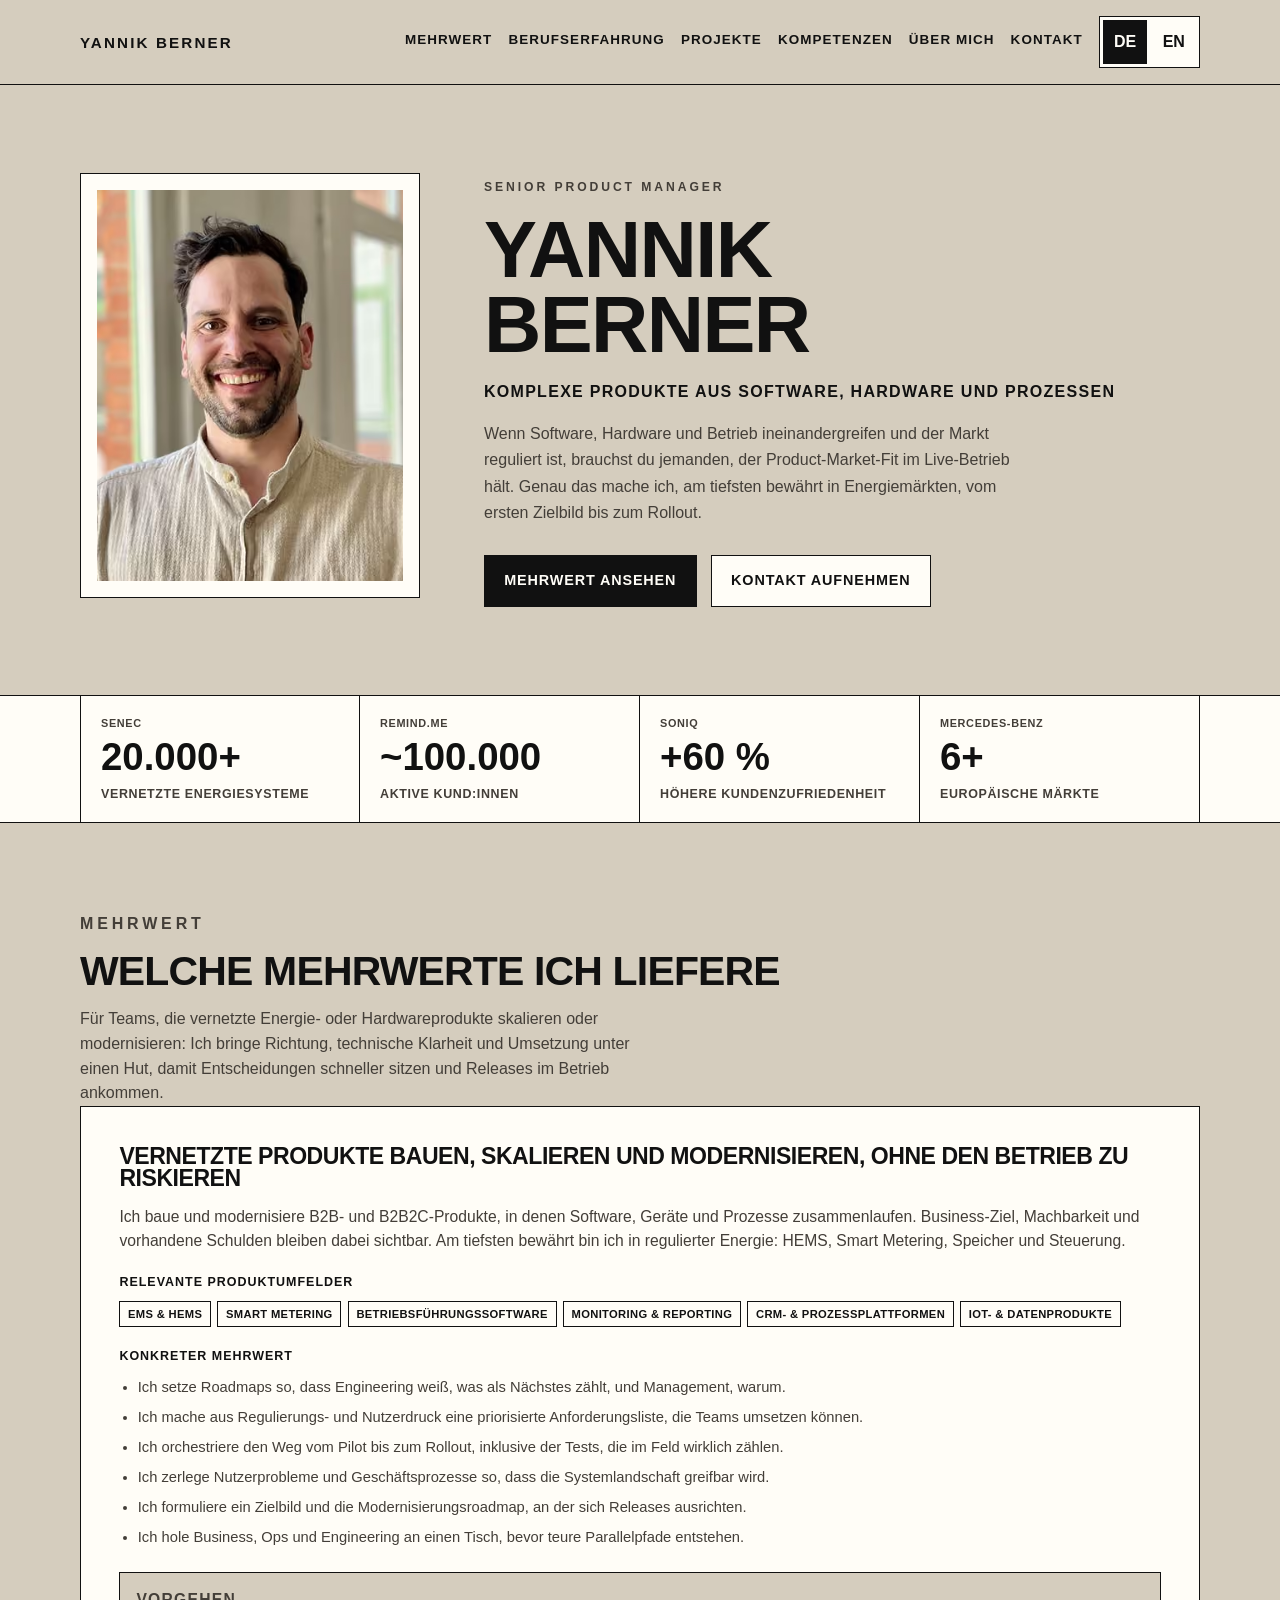
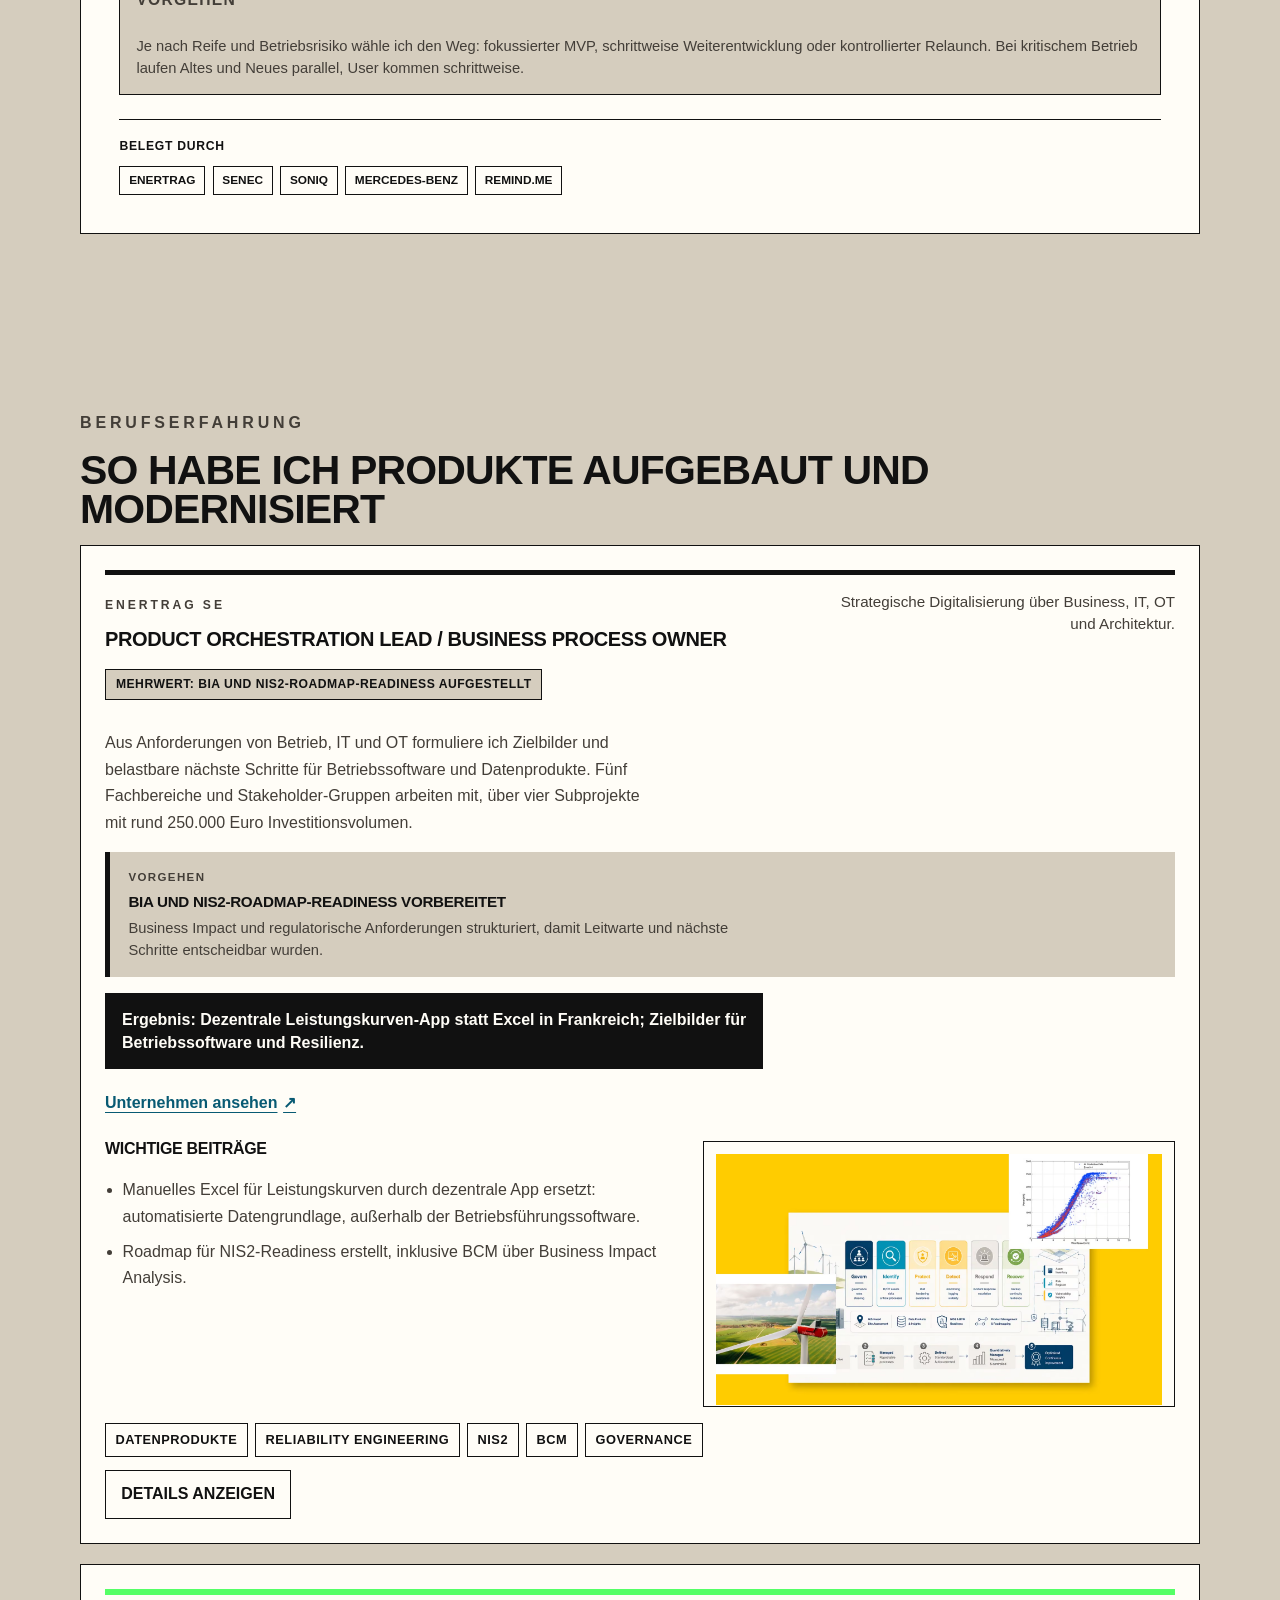
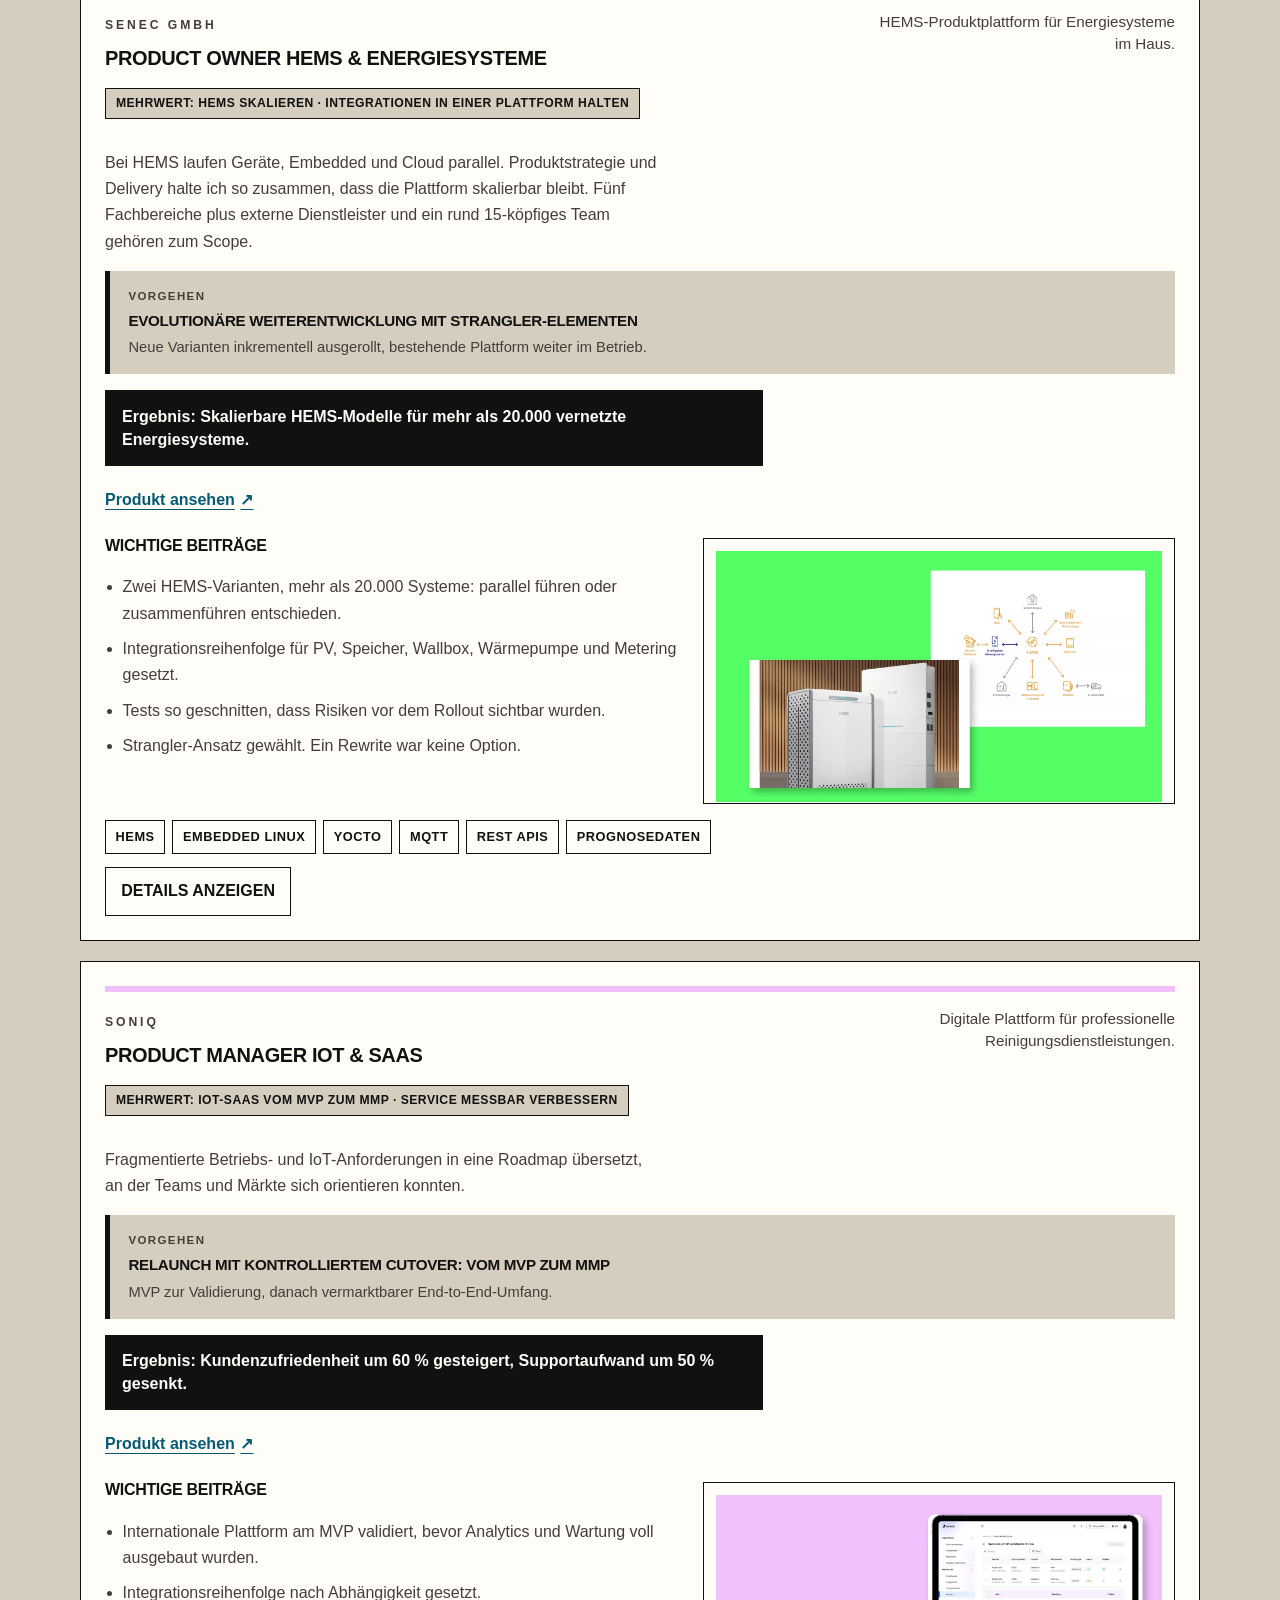
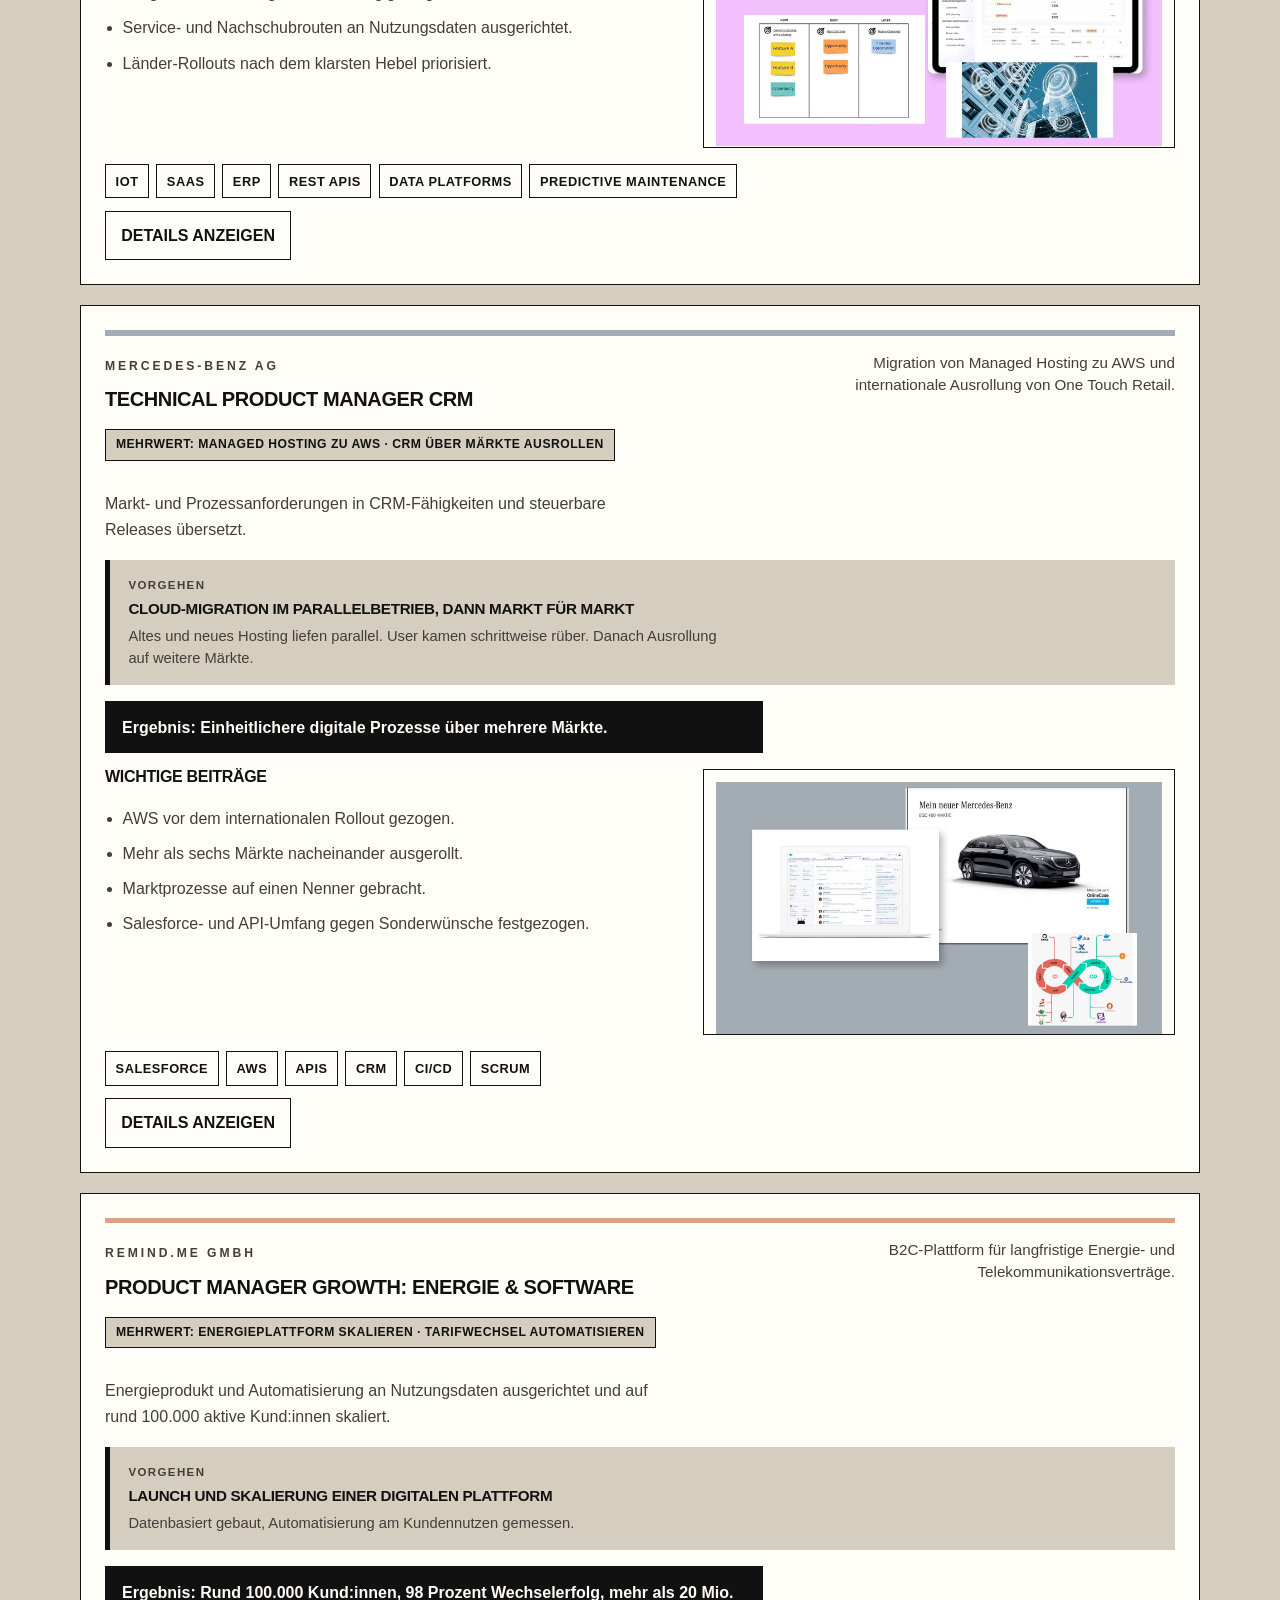
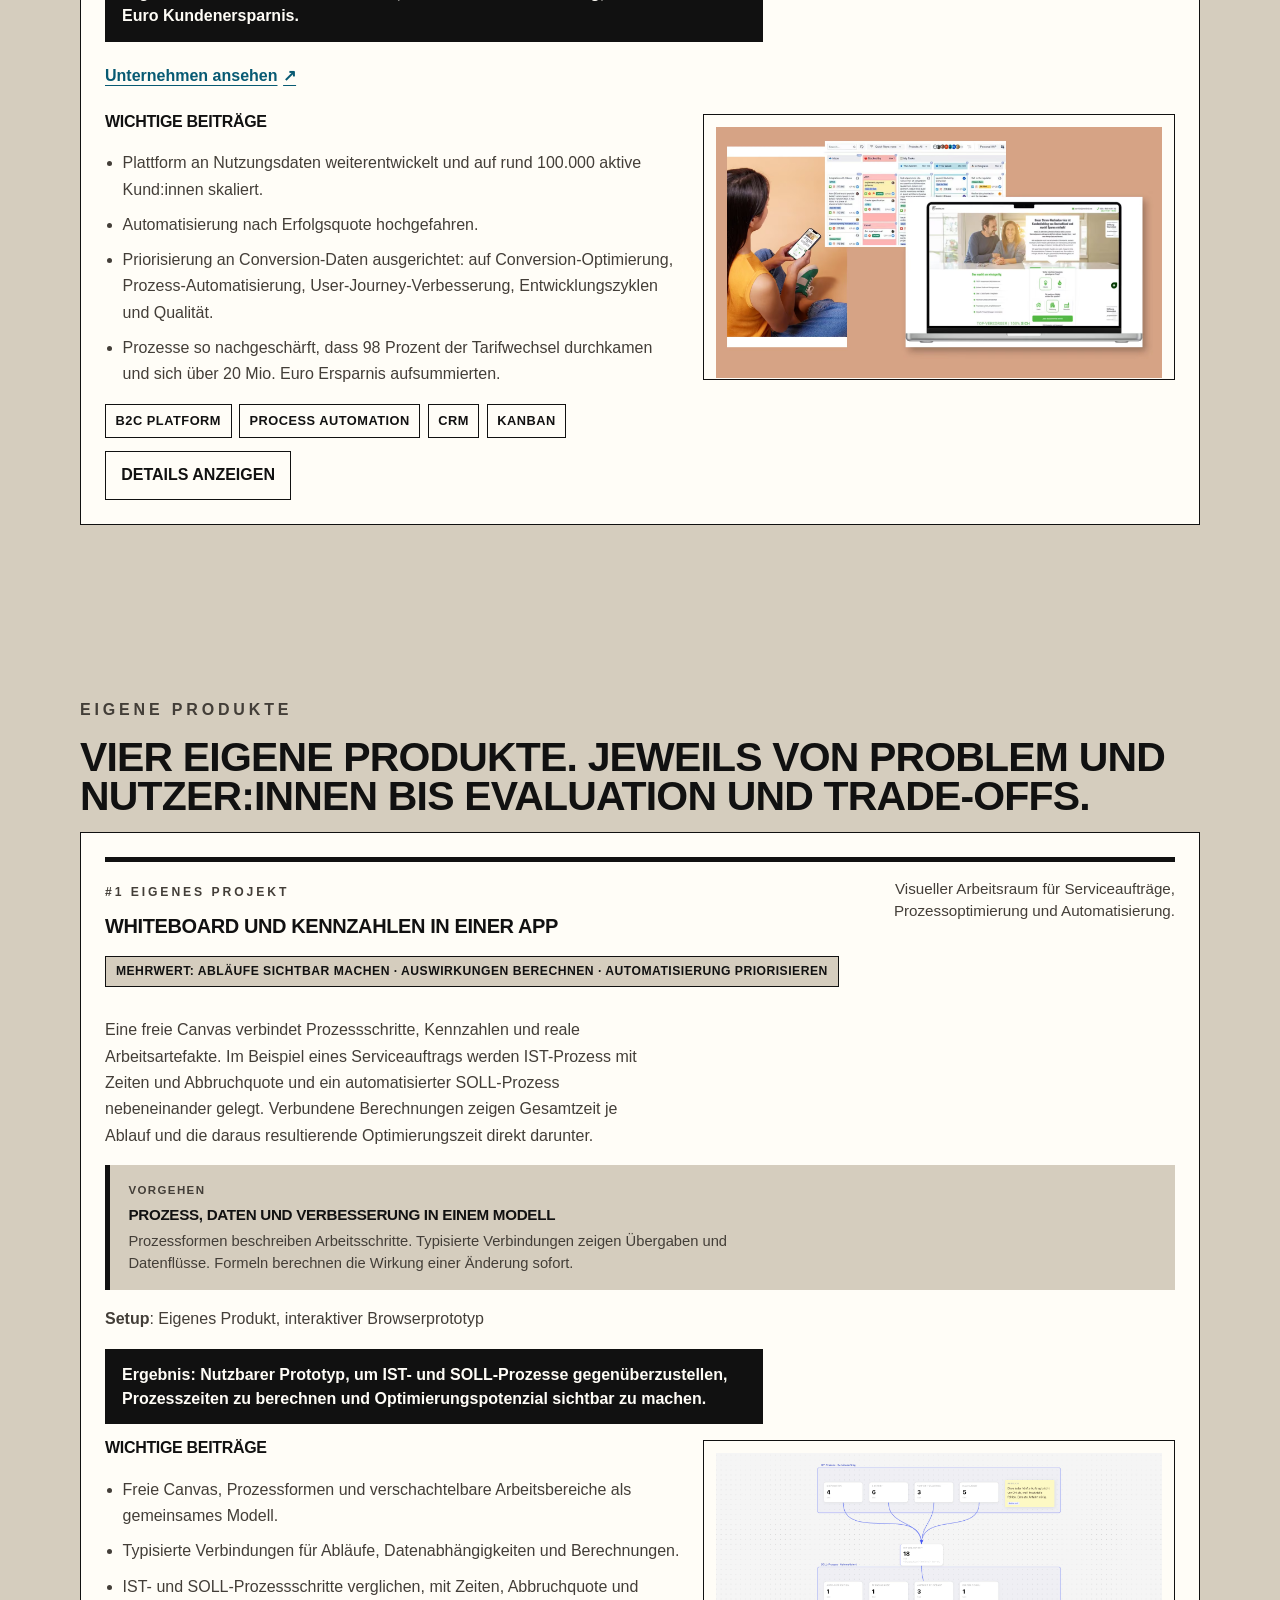
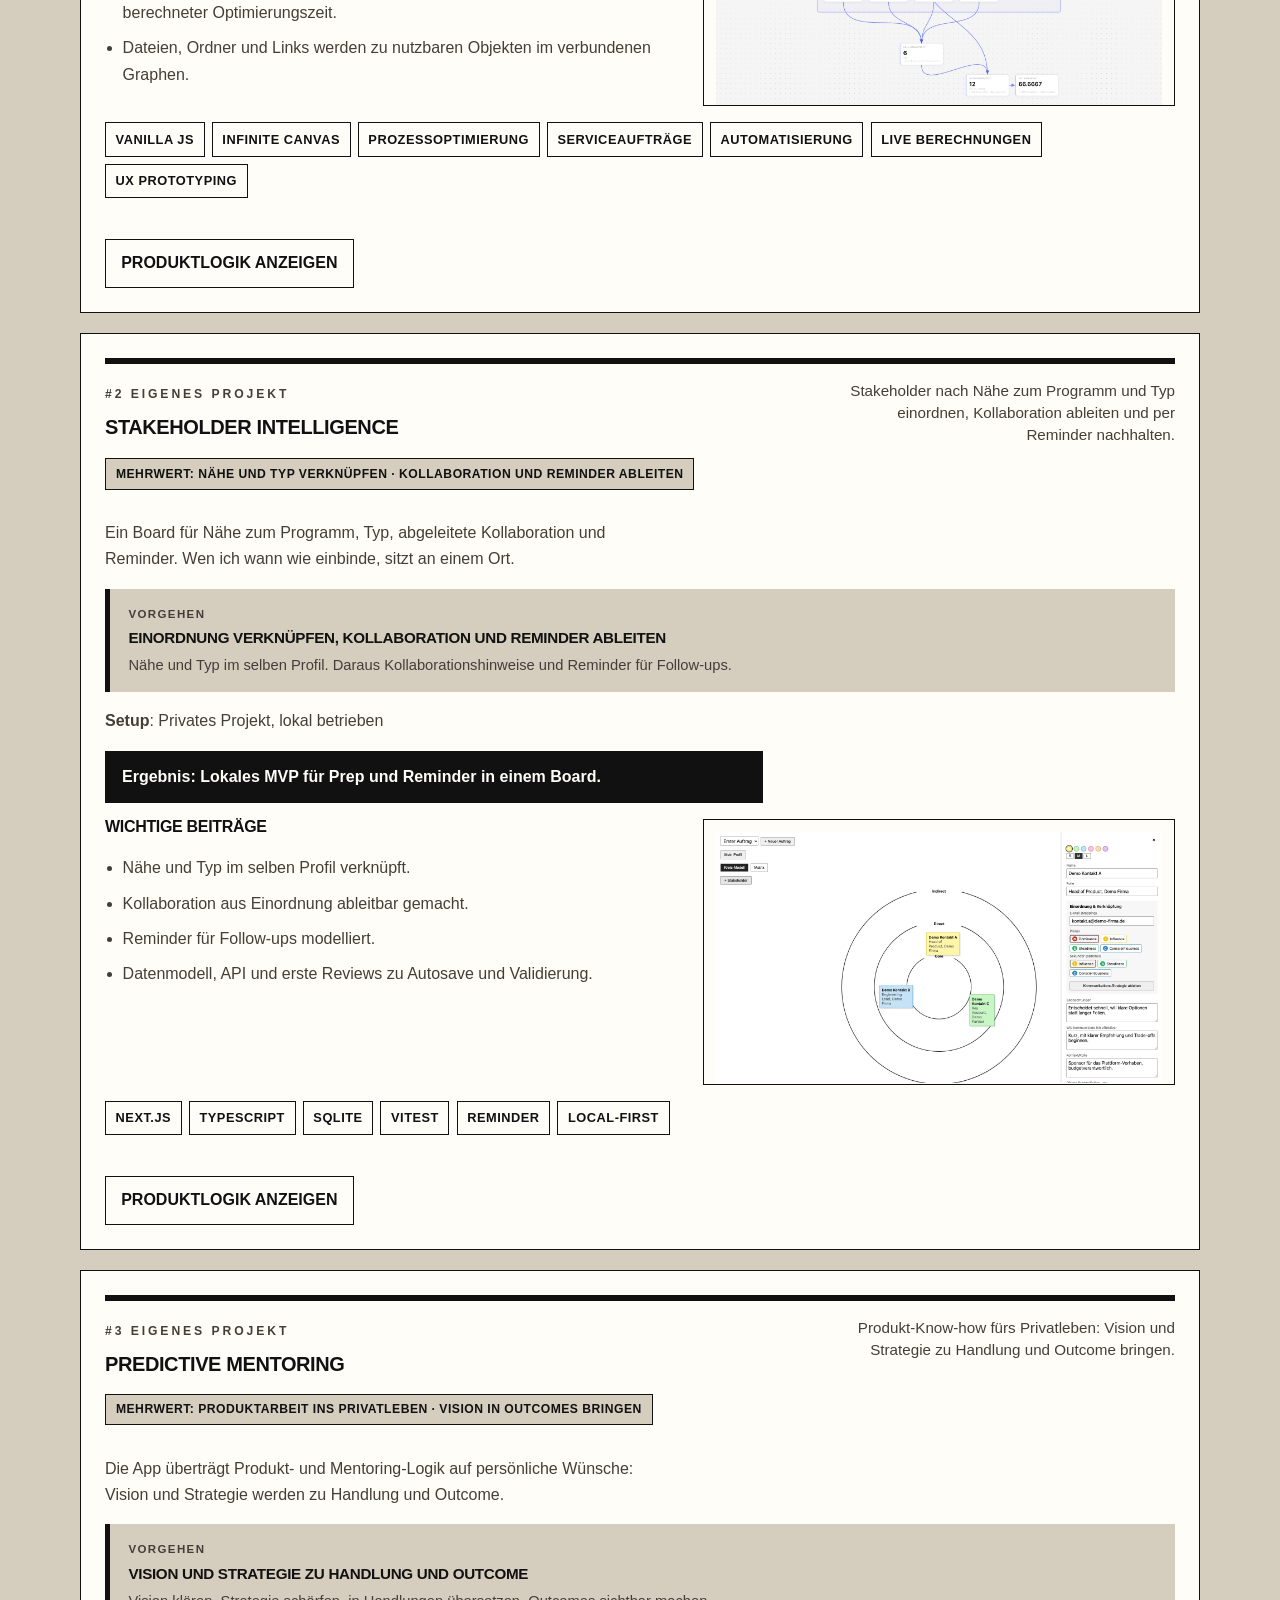
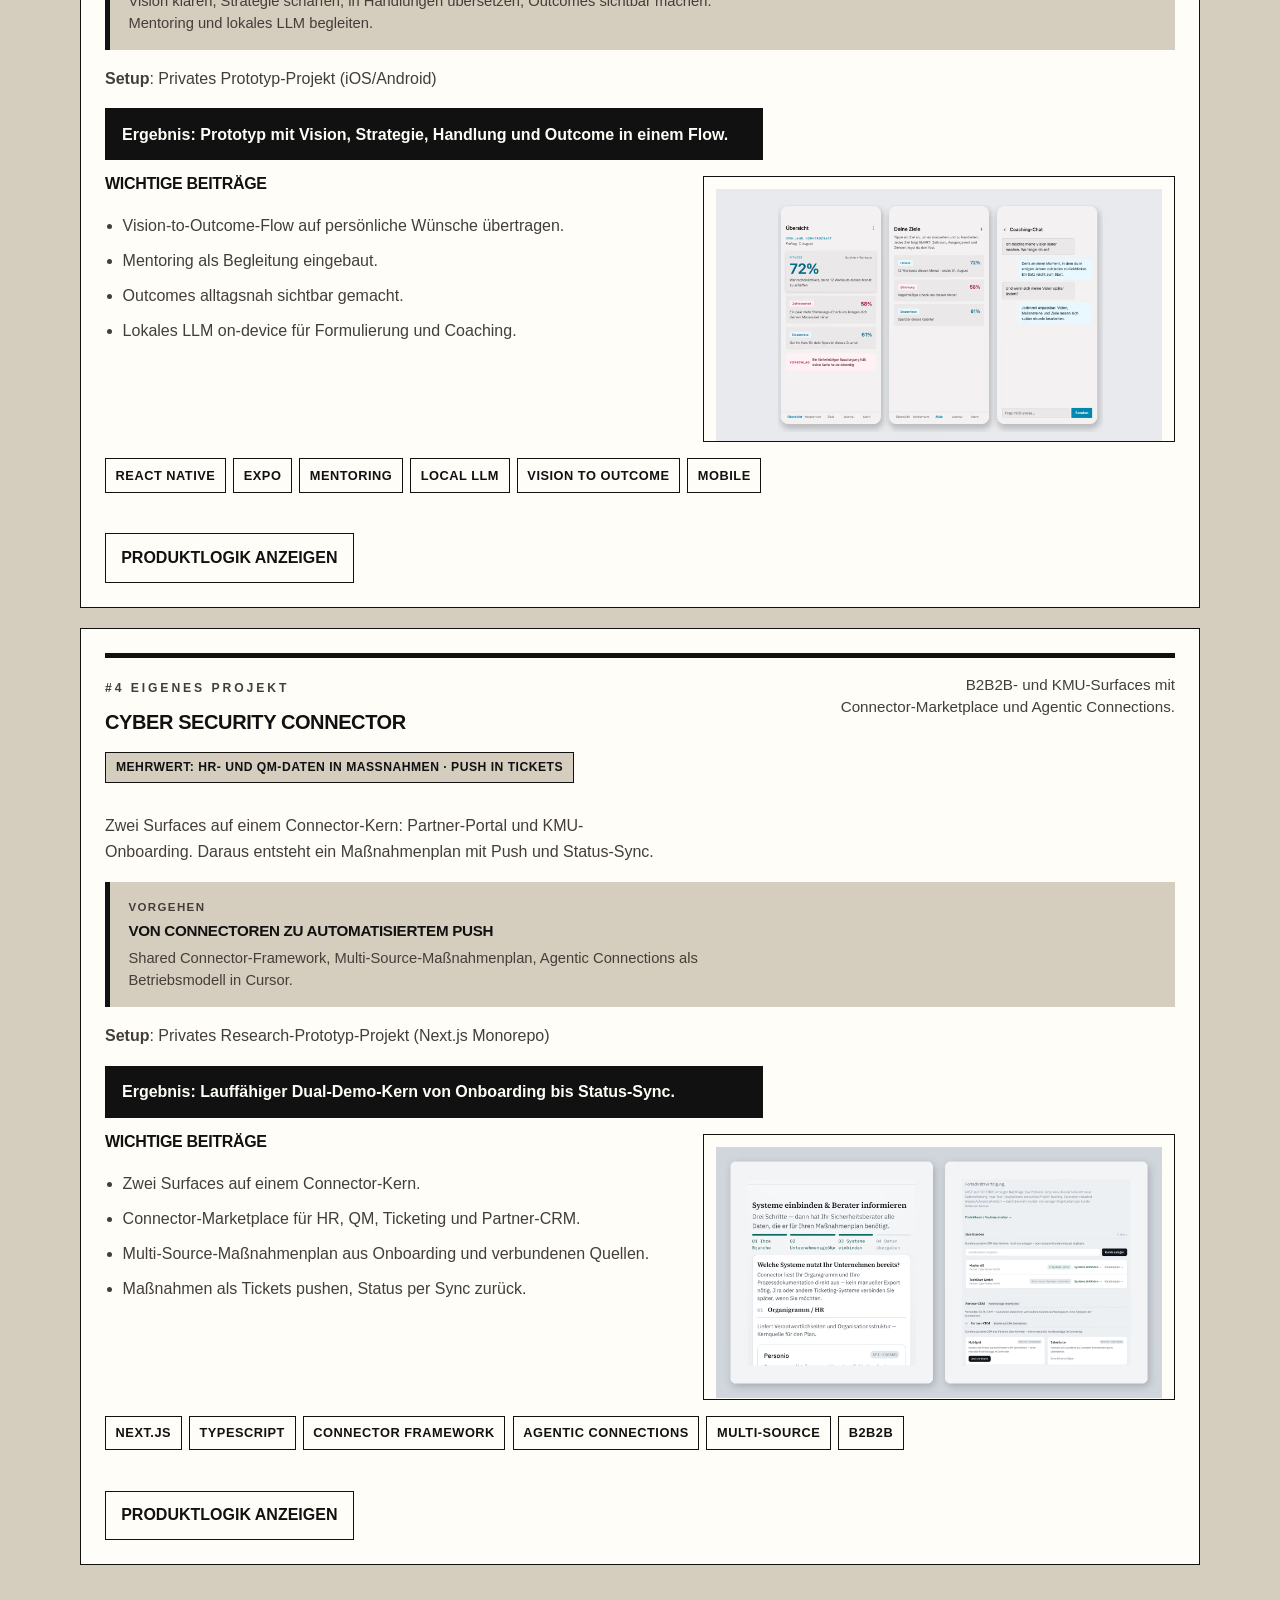
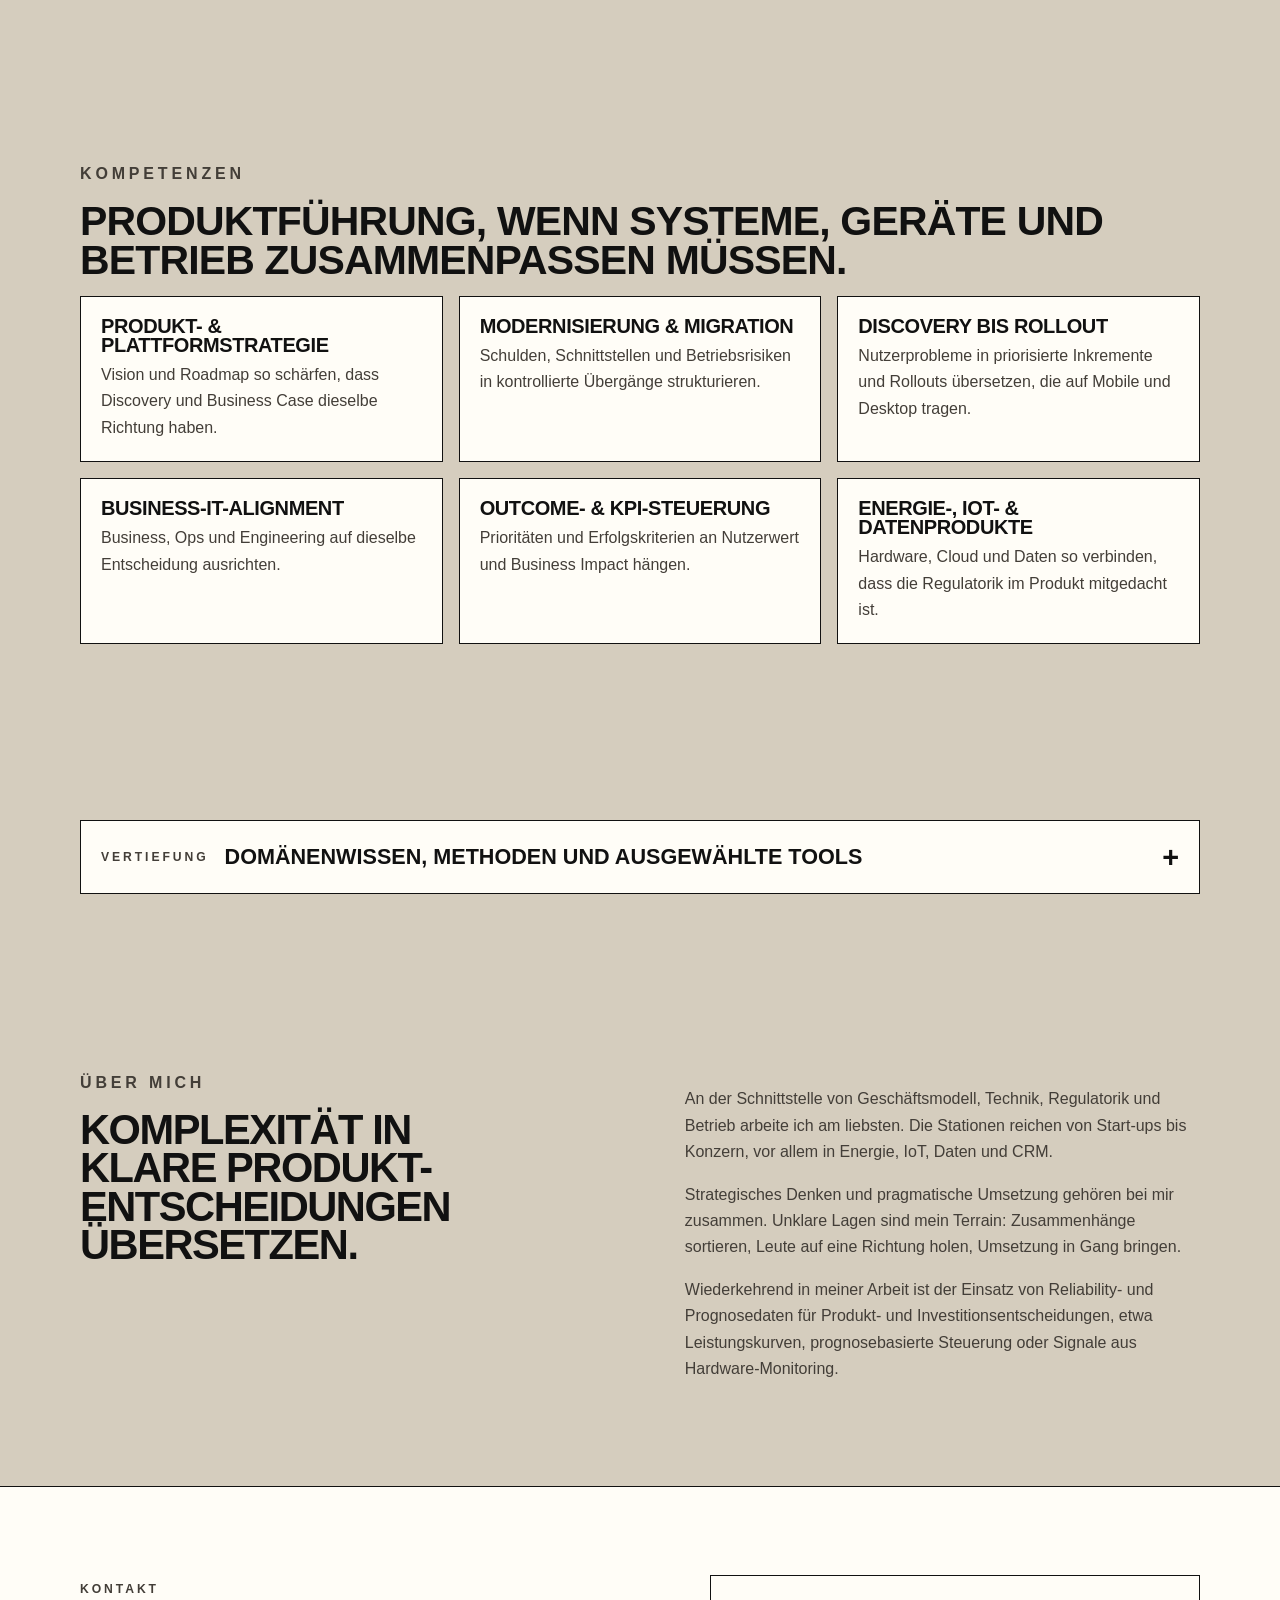
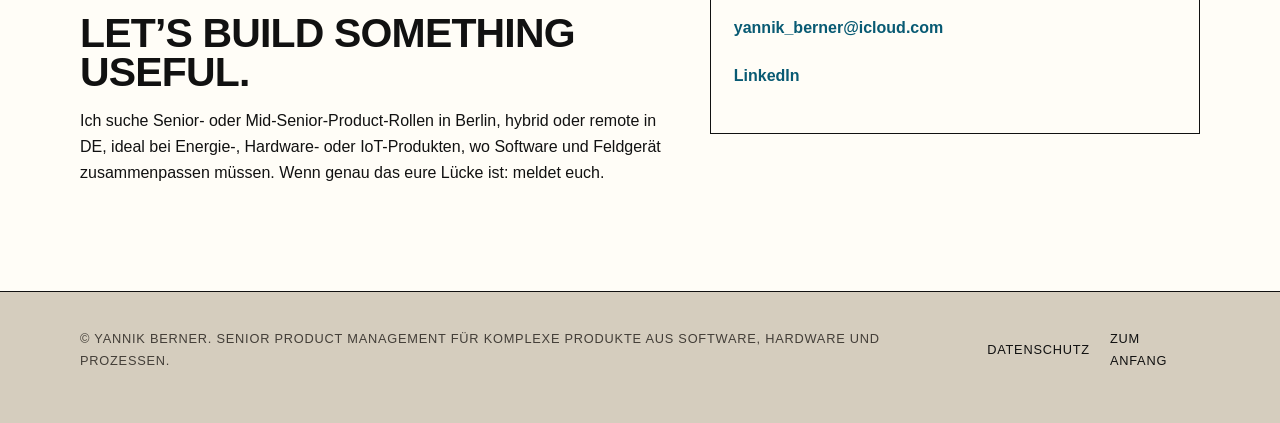
==== commit 8c9e5607: "remind.me: Priorisierungs-Bullet an tatsaechlichen Scope korrigiert Vorher falschlich 'eigenverantwo" ====
--- a/index.html
+++ b/index.html
@@ -662,7 +662,7 @@
                 <ul>
                   <li data-i18n="experience.remindme.contributions.0">Plattform an Nutzungsdaten weiterentwickelt und auf rund 100.000 aktive Kund:innen skaliert.</li>
                   <li data-i18n="experience.remindme.contributions.1">Automatisierung nach Erfolgsquote hochgefahren.</li>
-                  <li data-i18n="experience.remindme.contributions.2">Priorisierung eigenverantwortlich anhand von Conversion-Daten entschieden.</li>
+                  <li data-i18n="experience.remindme.contributions.2">Priorisierung an Conversion-Daten ausgerichtet: auf Conversion-Optimierung, Prozess-Automatisierung, User-Journey-Verbesserung, Entwicklungszyklen und Qualität.</li>
                   <li data-i18n="experience.remindme.contributions.3">Prozesse so nachgeschärft, dass 98 Prozent der Tarifwechsel durchkamen und sich über 20 Mio. Euro Ersparnis aufsummierten.</li>
                 </ul>
               </div>
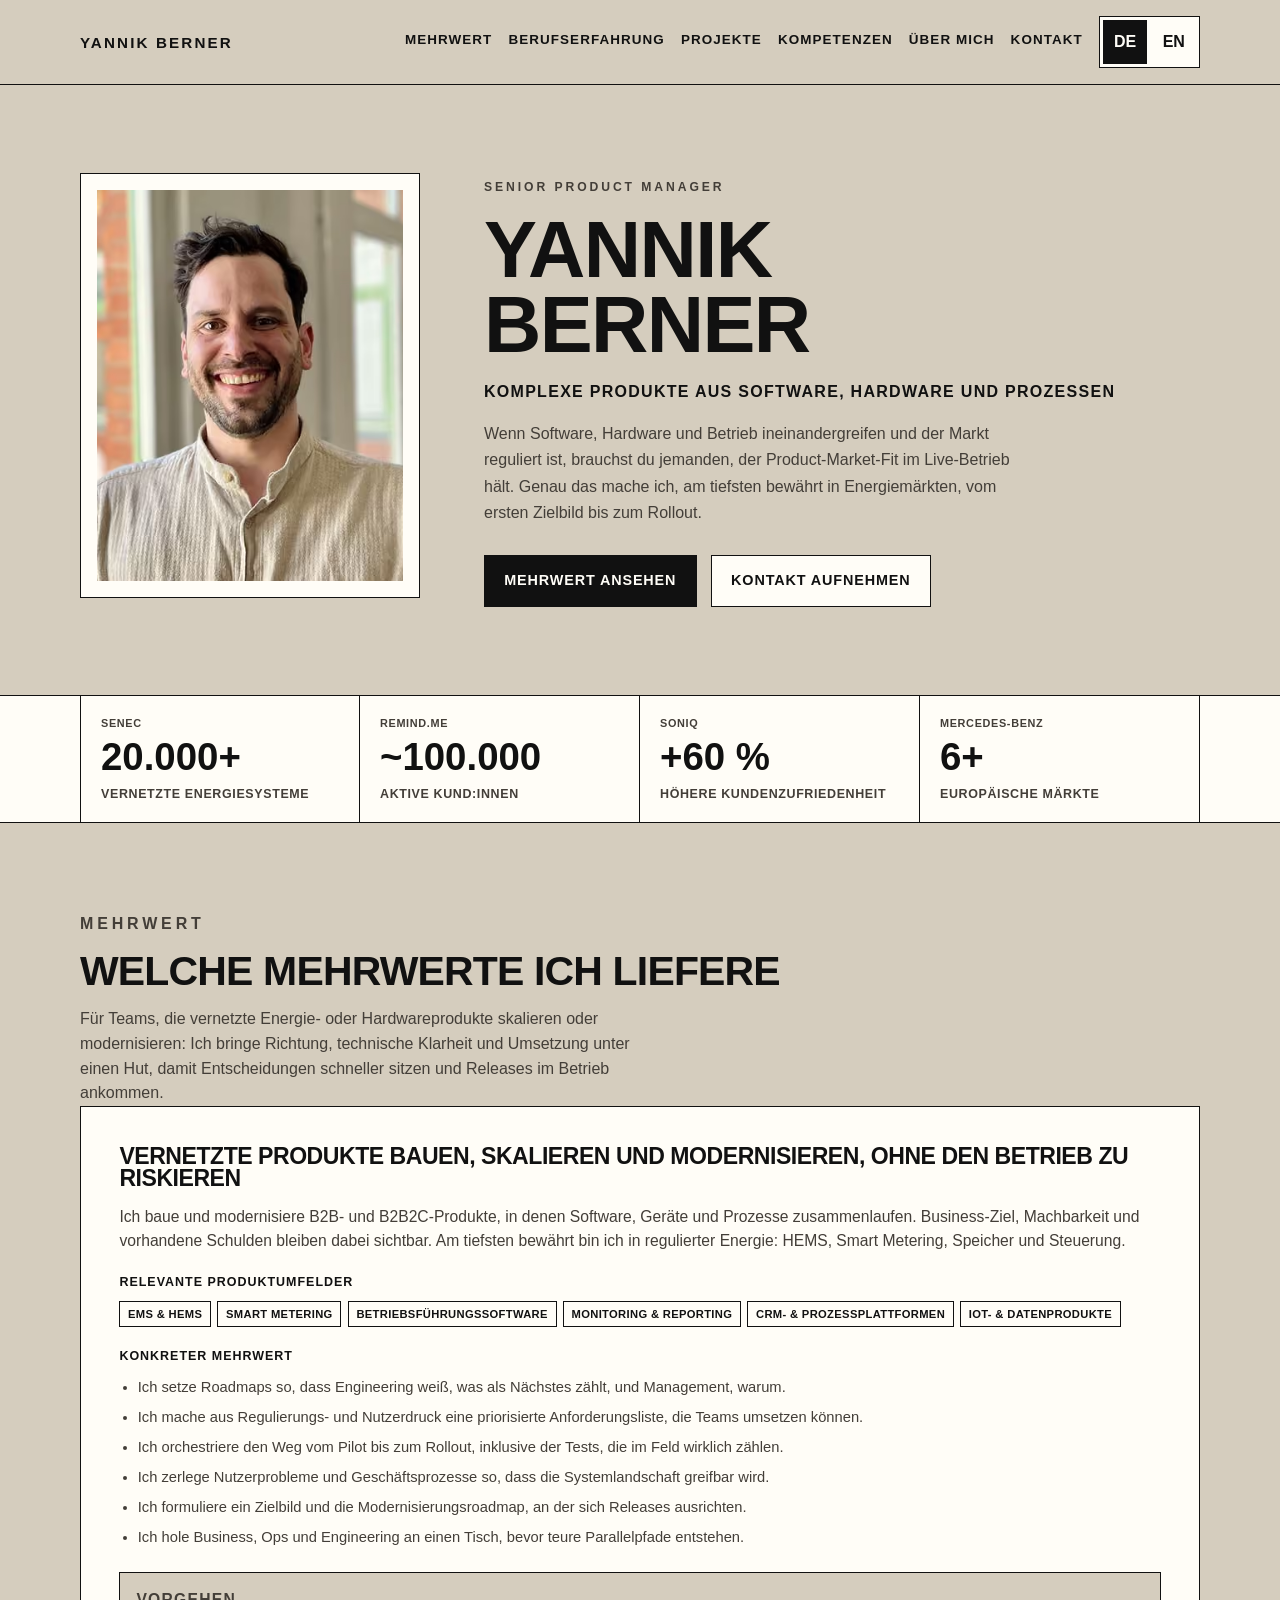
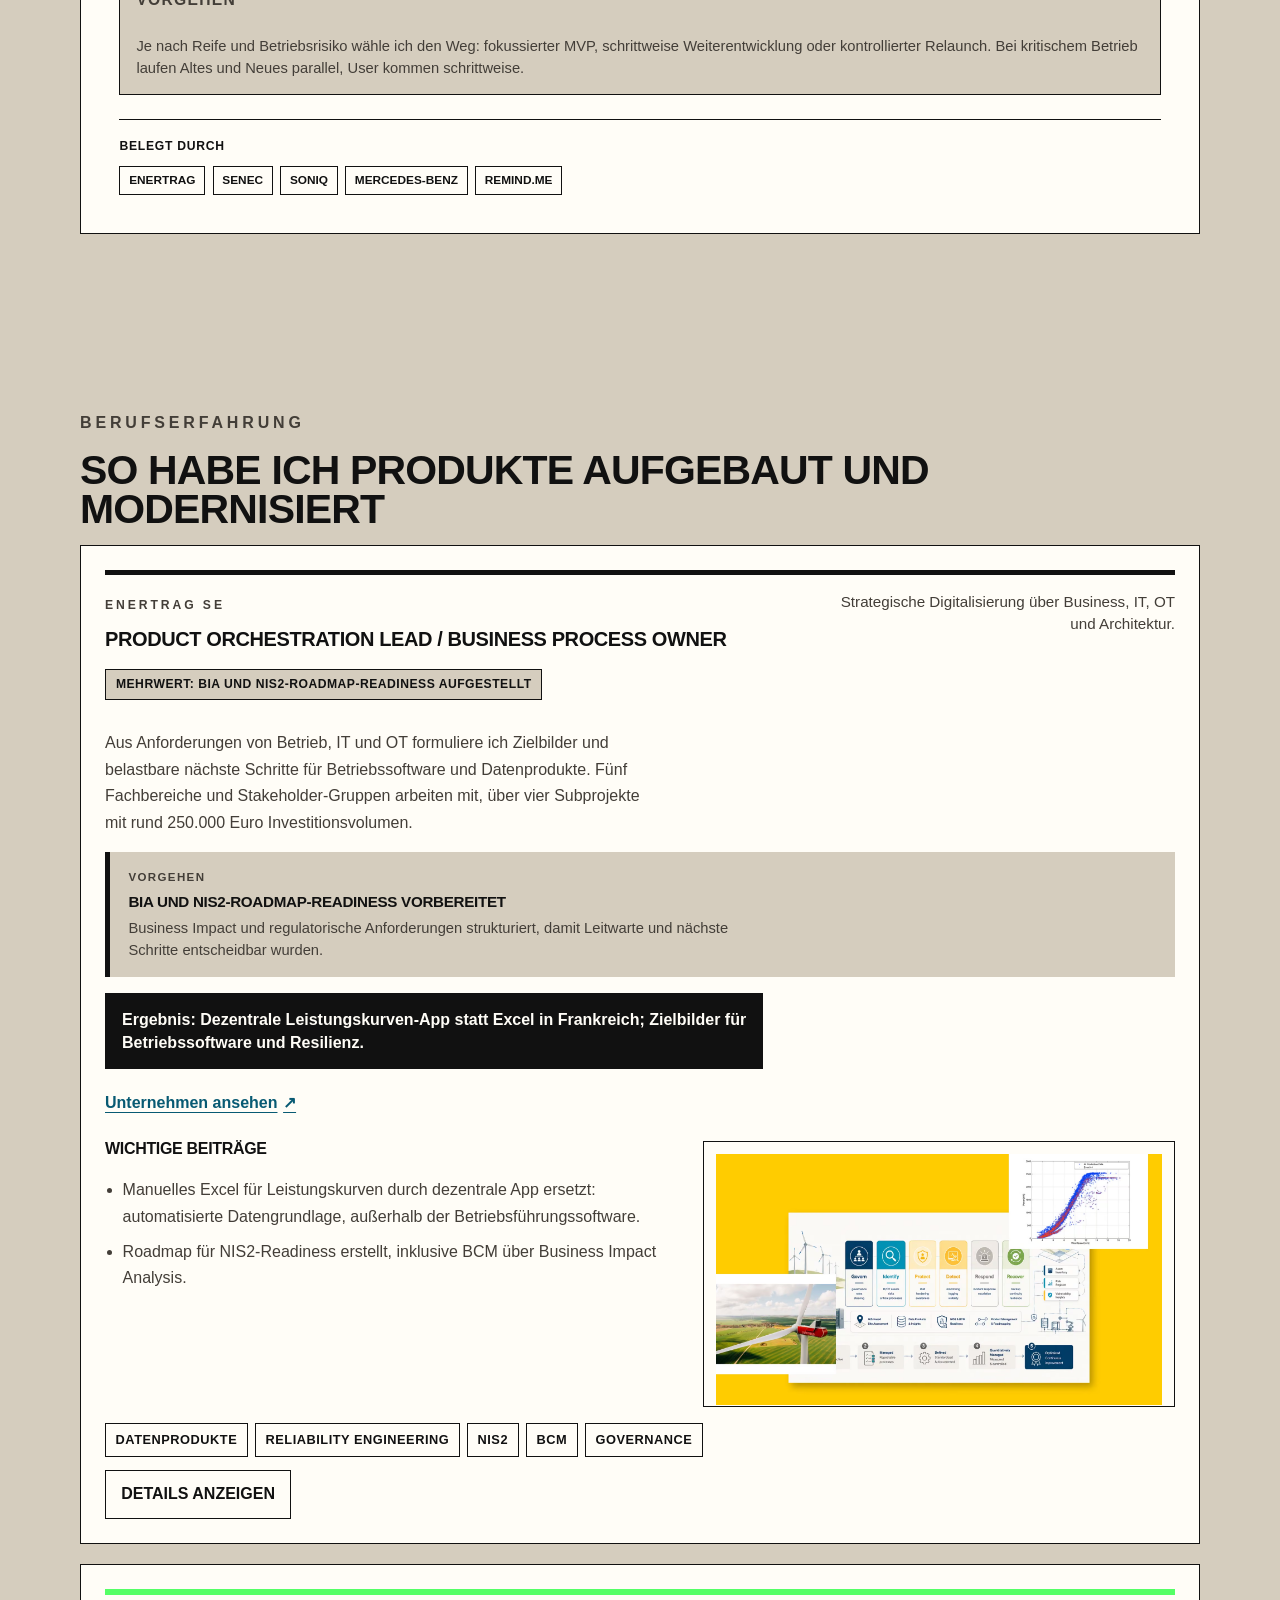
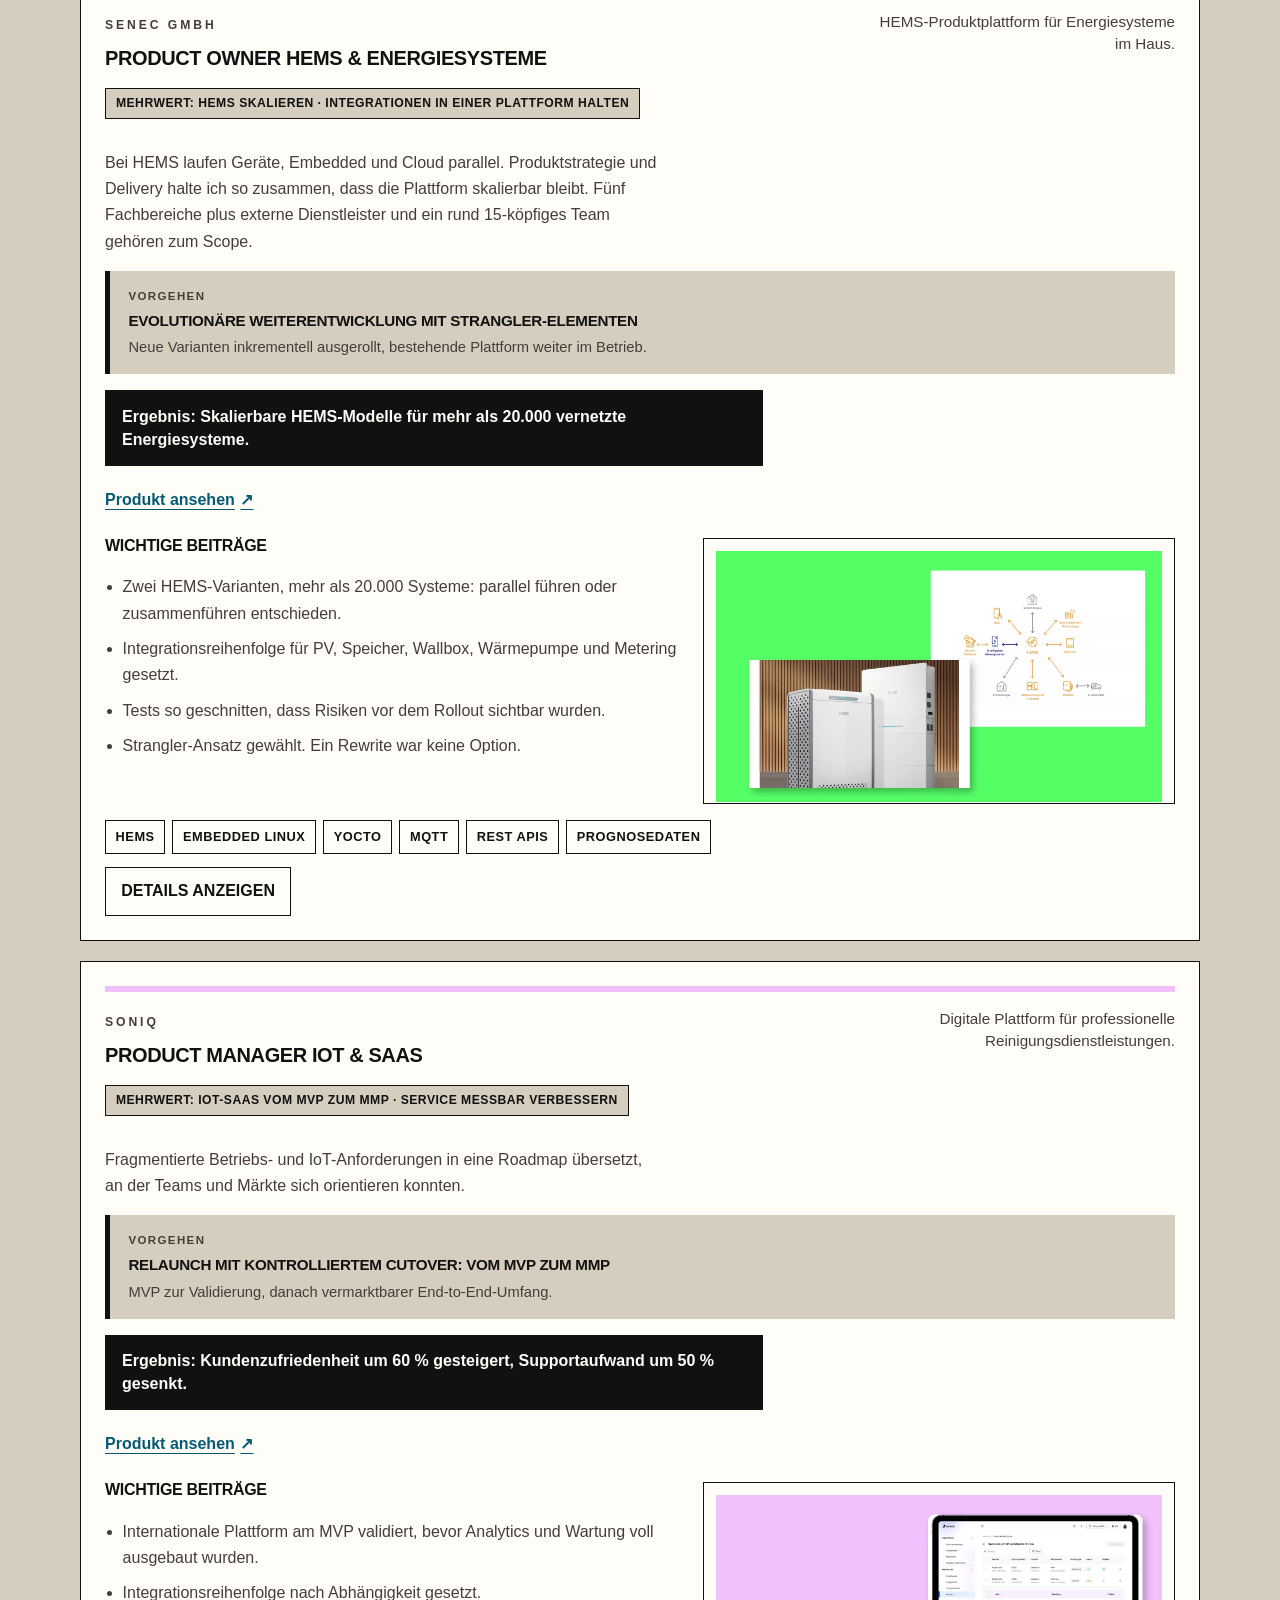
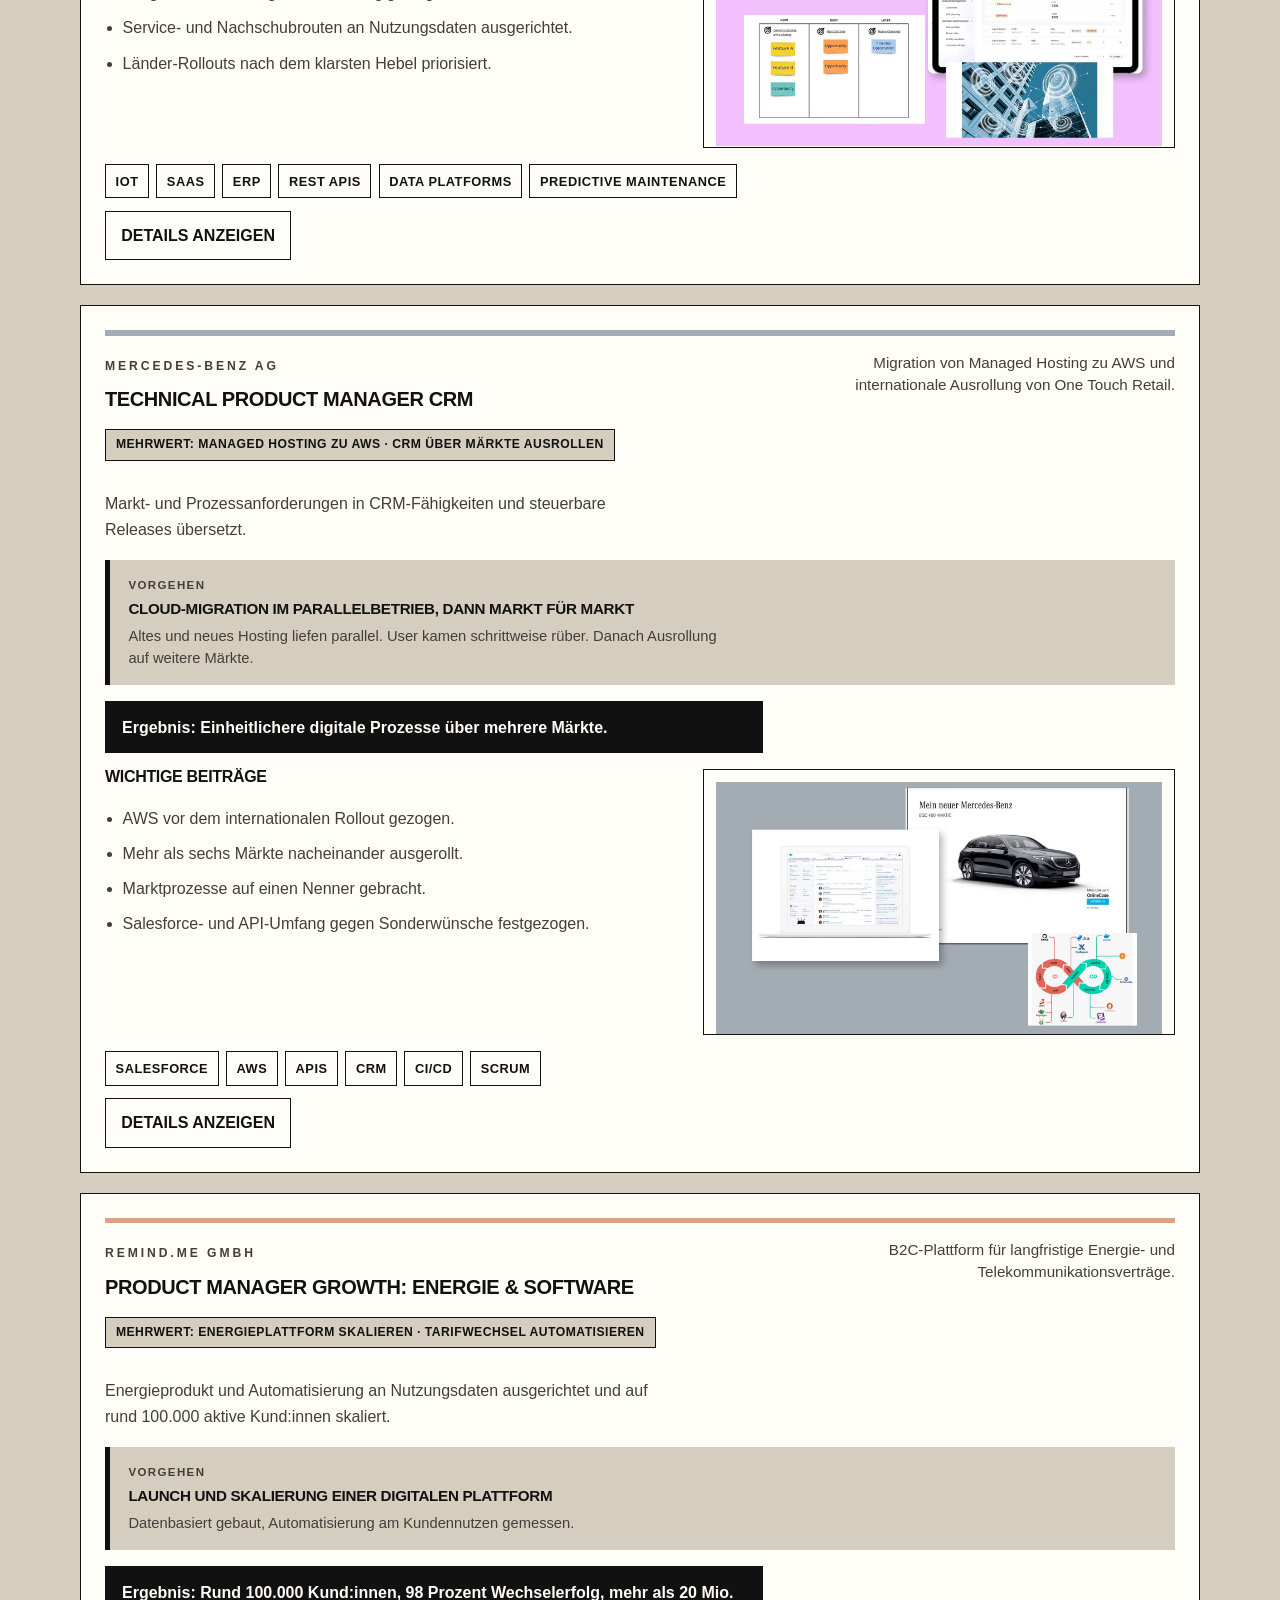
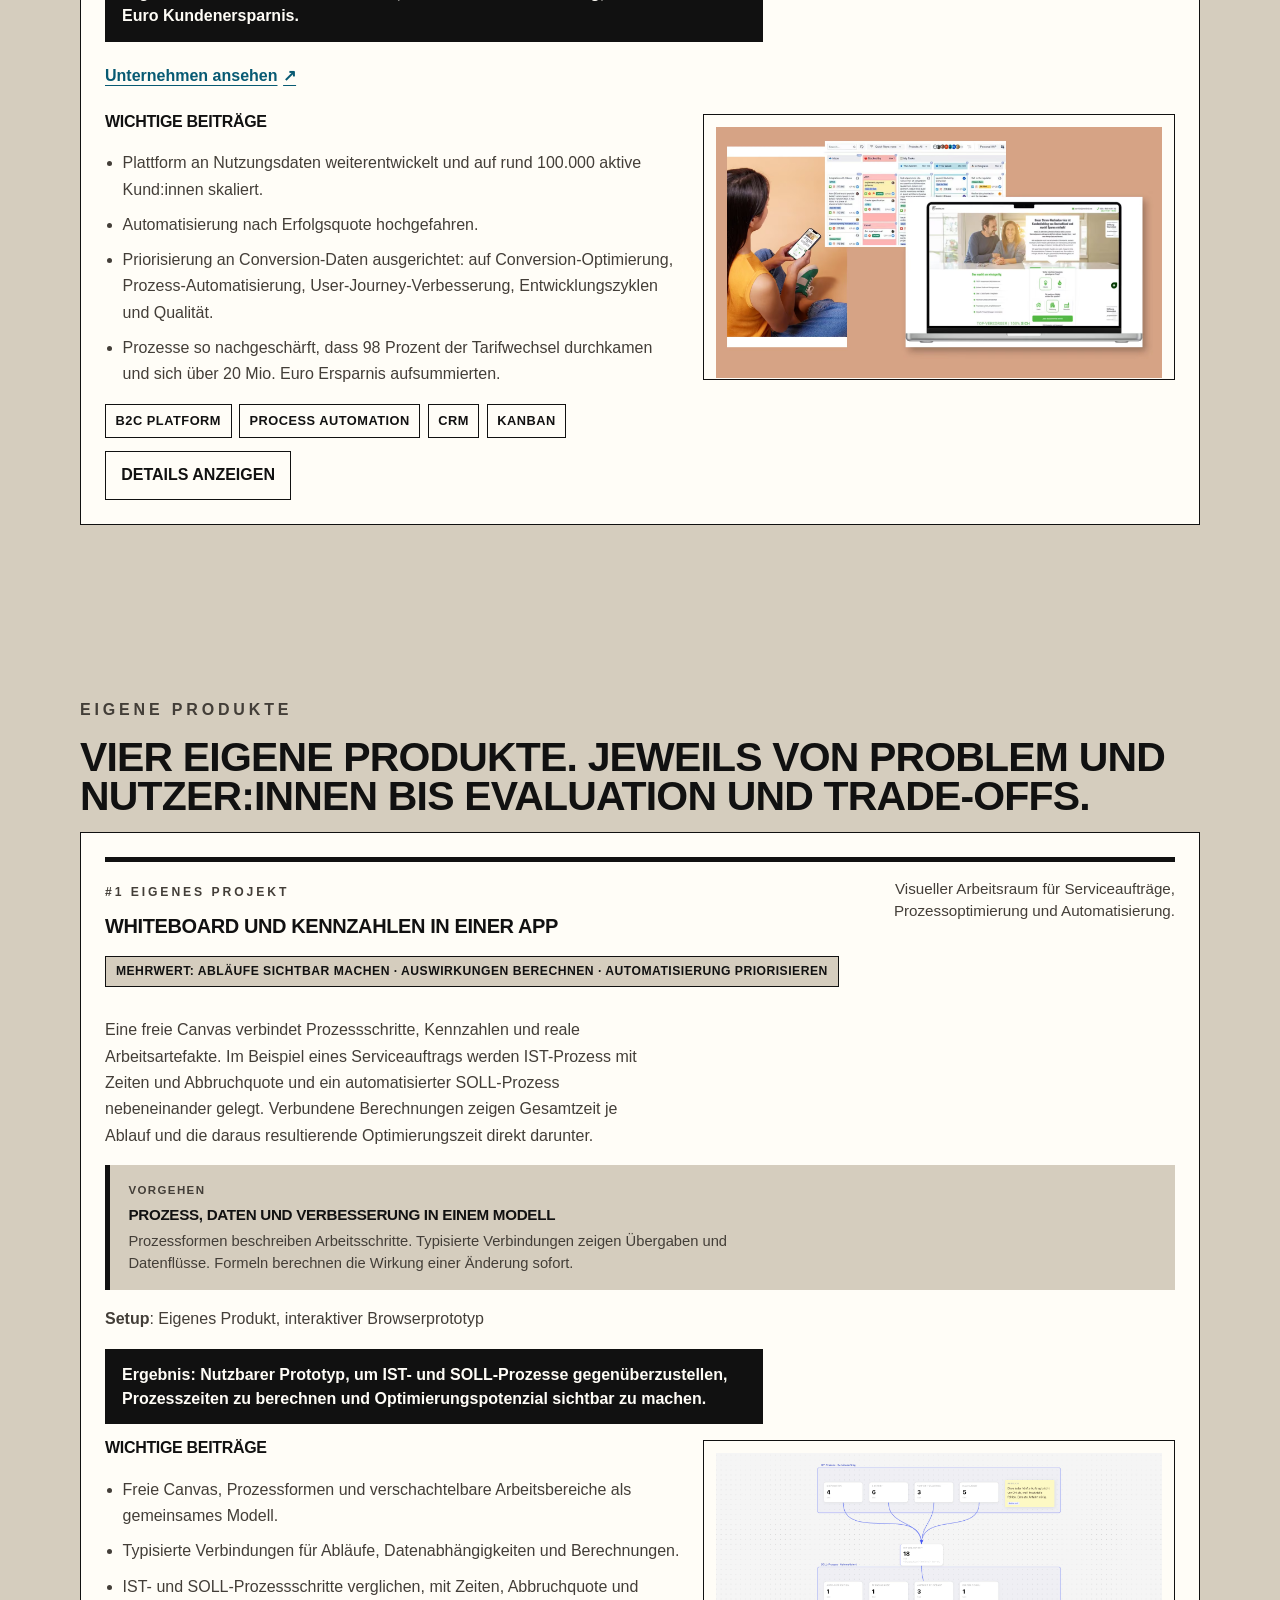
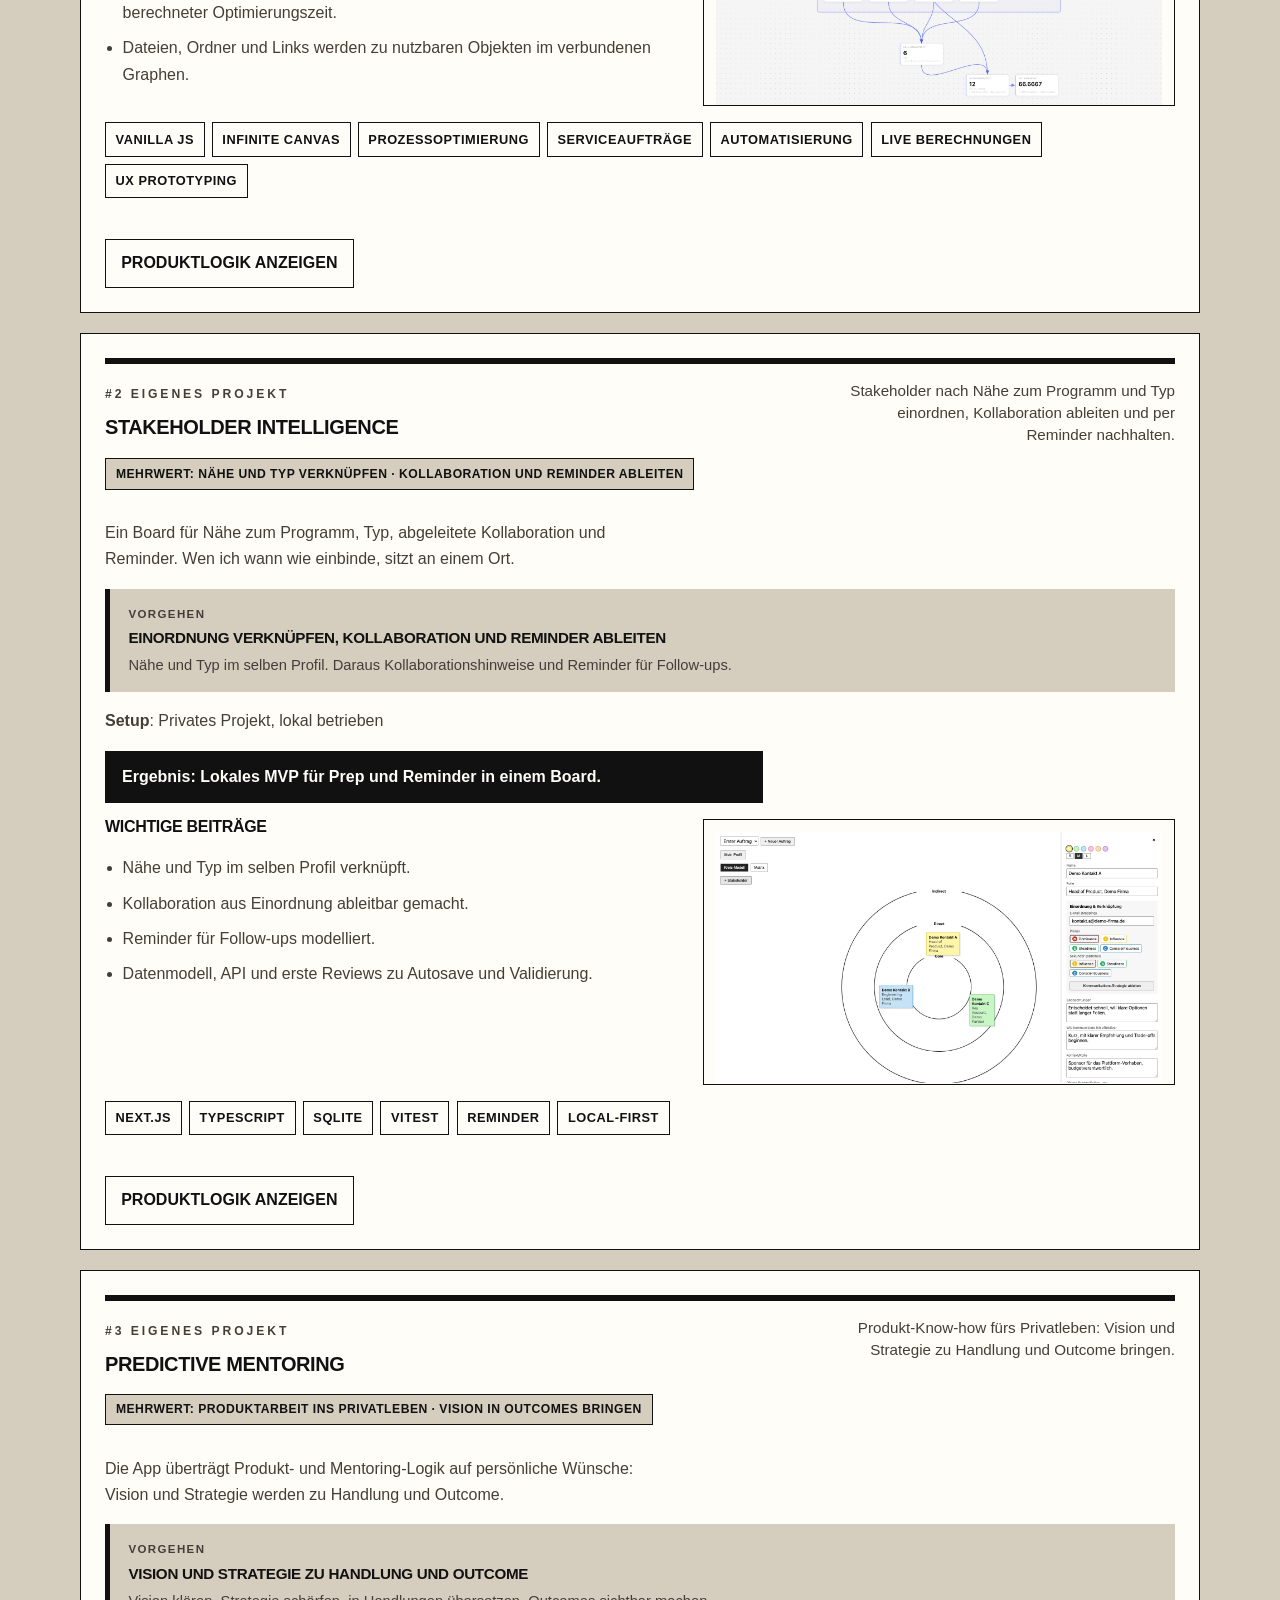
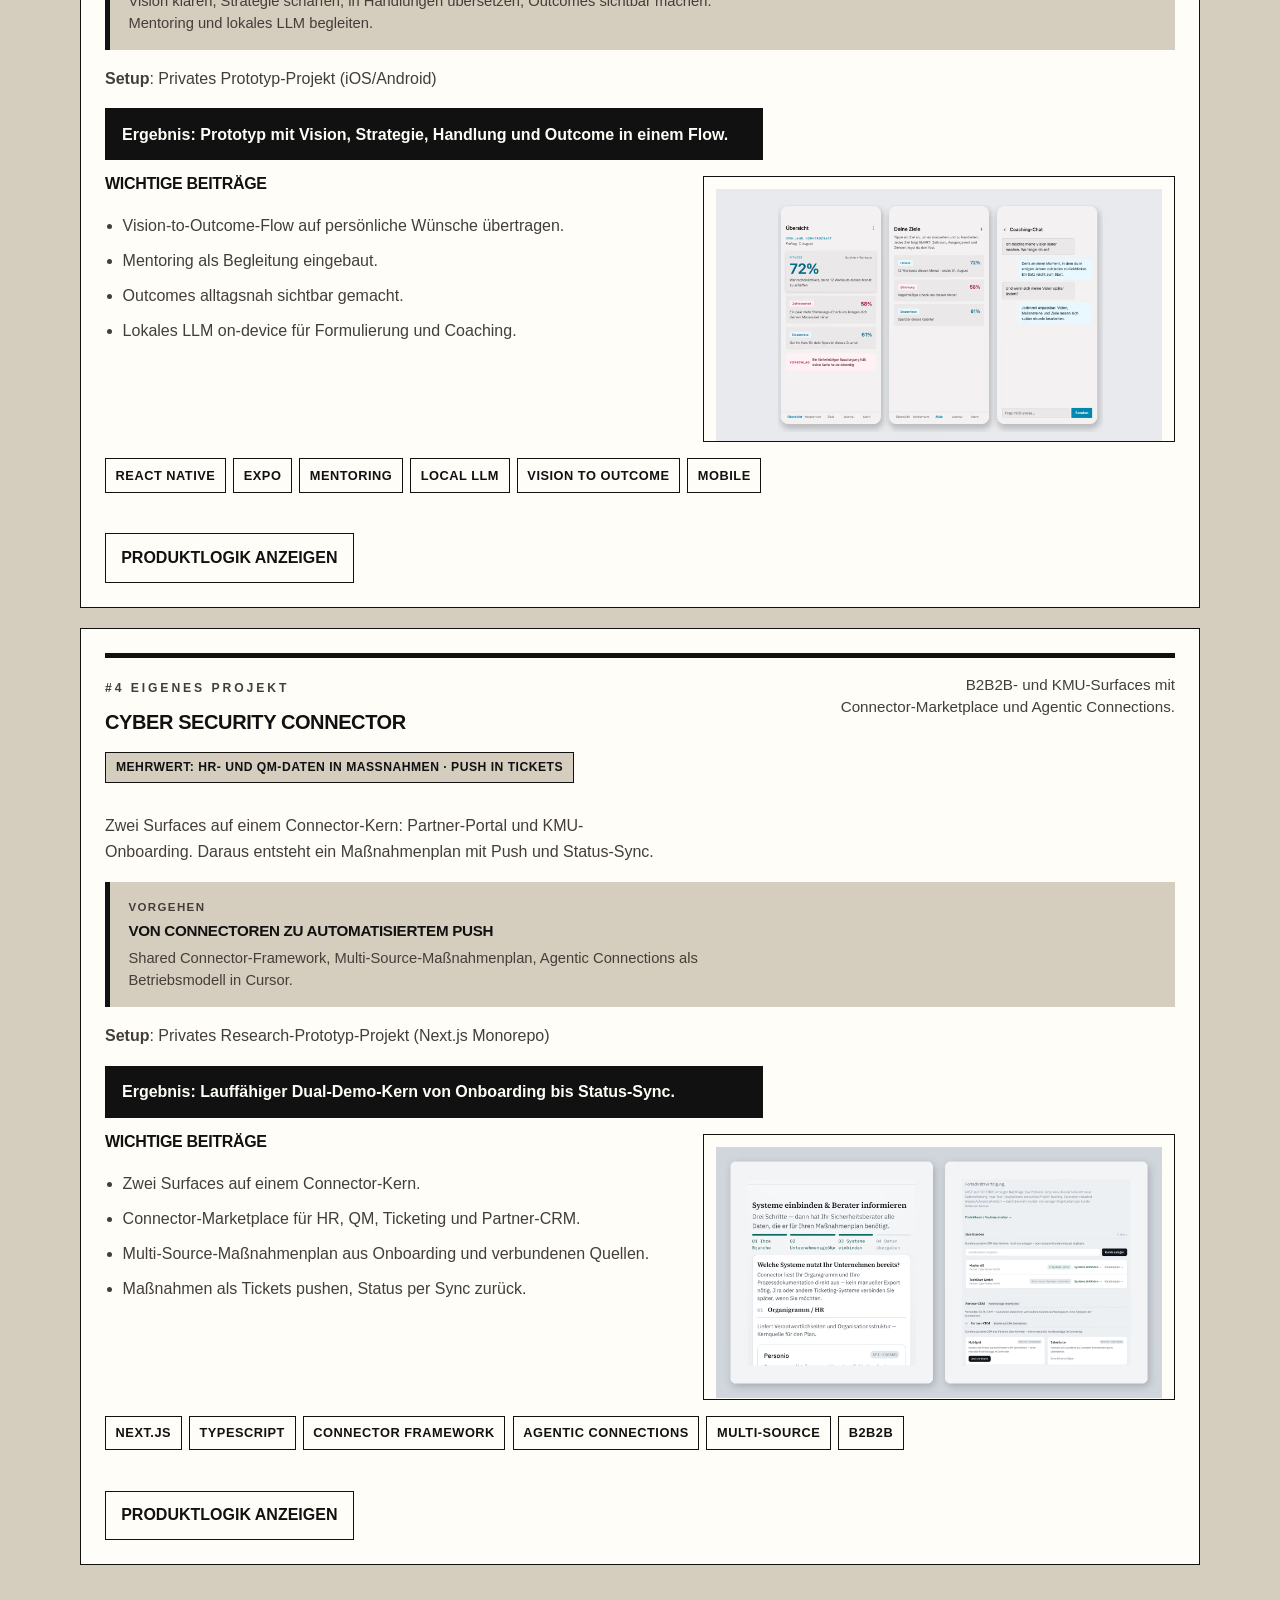
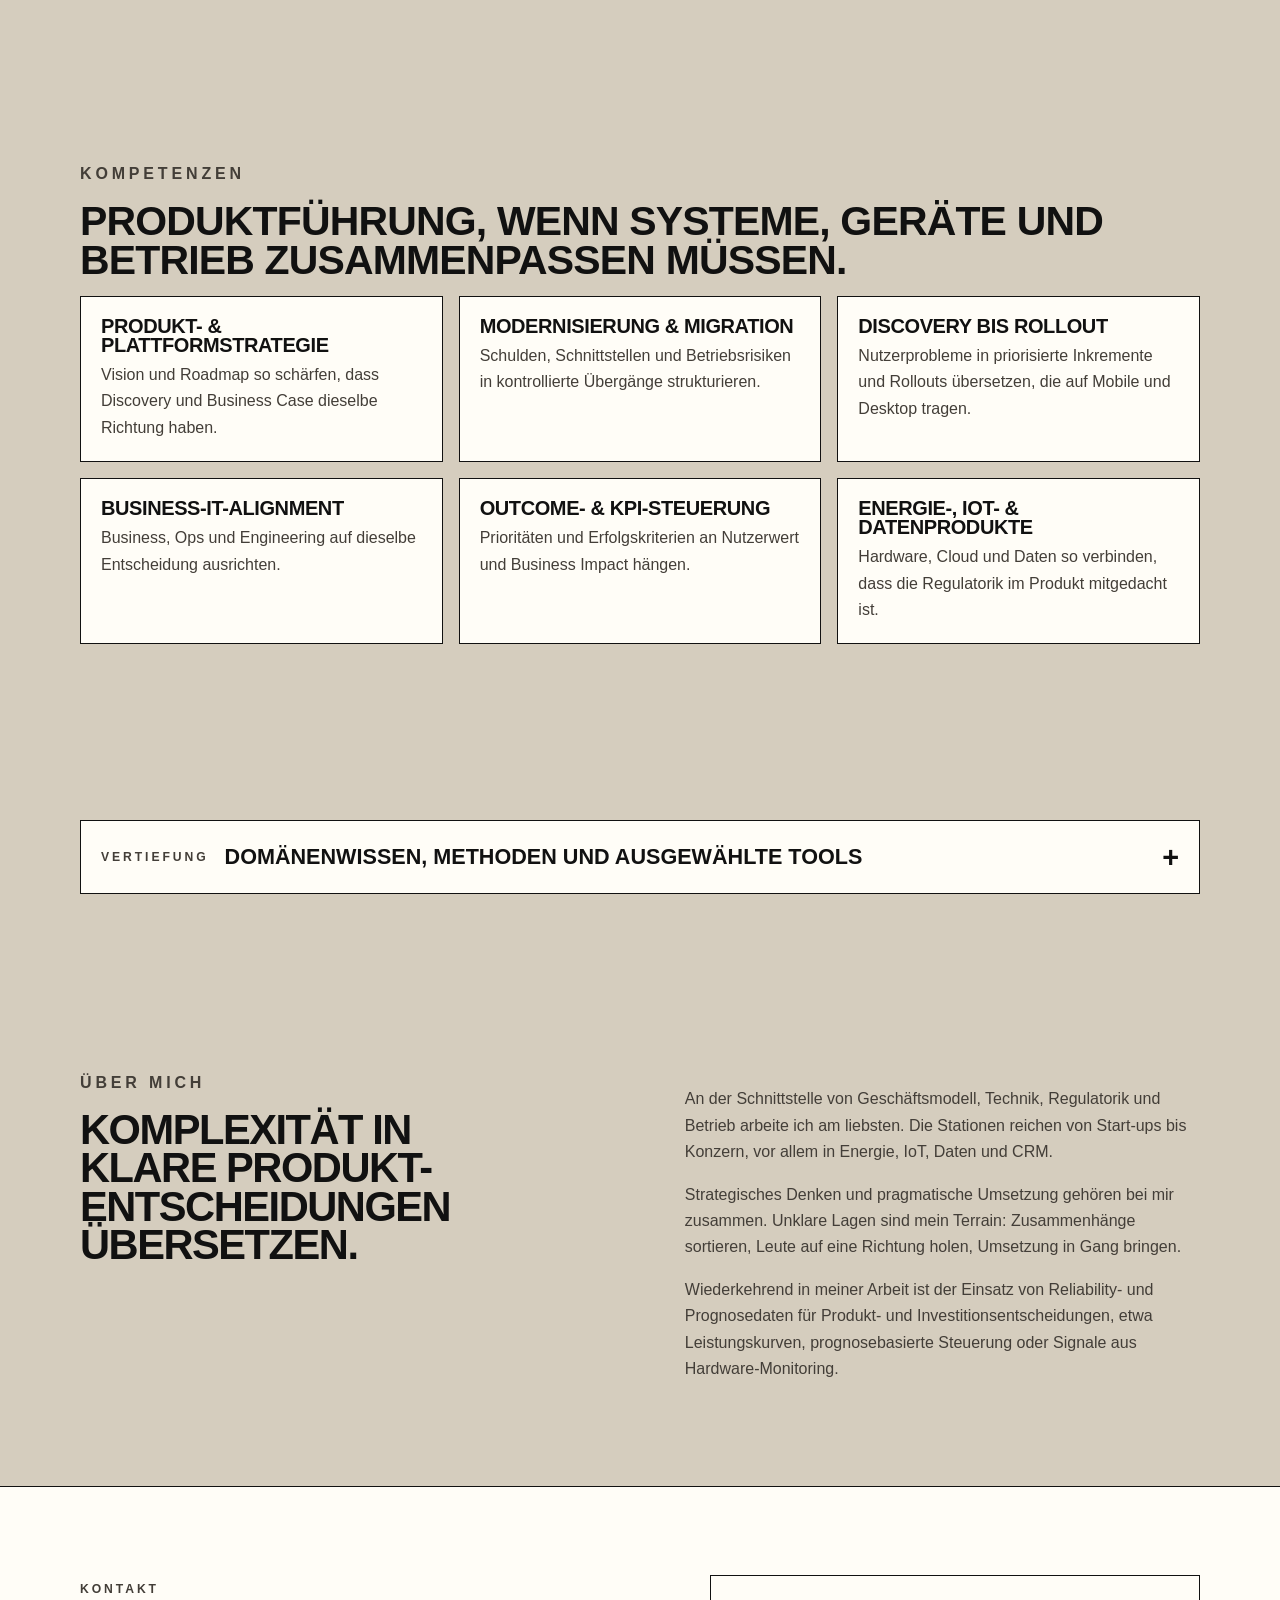
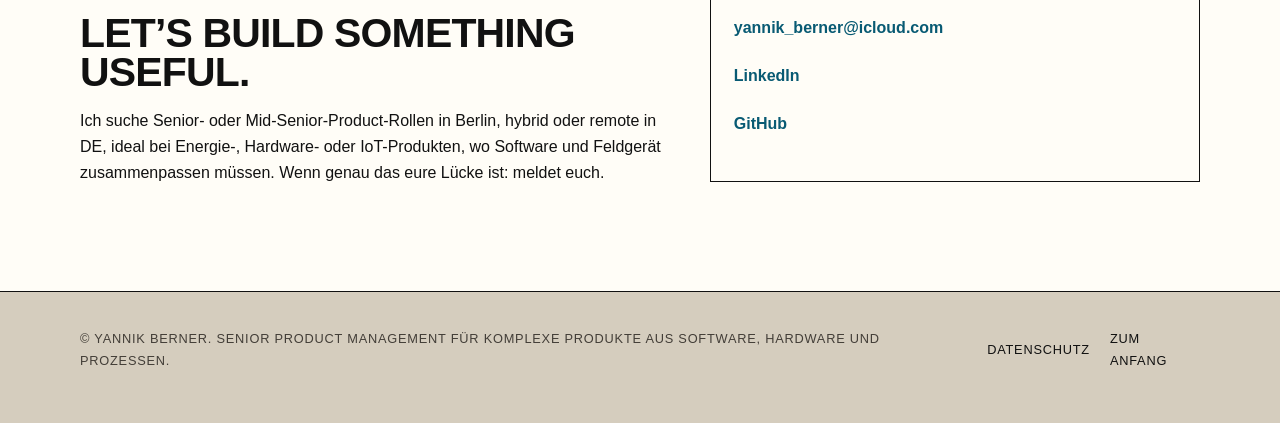
==== commit 10c56e30: "github_dazu" ====
--- a/index.html
+++ b/index.html
@@ -42,7 +42,7 @@
         "image": "https://yannikberner-ai-pm.github.io/assets/images/yannik-berner-portrait.jpg",
         "jobTitle": "Senior Product Manager",
         "email": "mailto:yannik_berner@icloud.com",
-        "sameAs": ["https://www.linkedin.com/in/yannik-berner-72235216b/"],
+        "sameAs": ["https://www.linkedin.com/in/yannik-berner-72235216b/", "https://github.com/yannikberner-AI-PM"],
         "knowsAbout": [
           "Product Strategy",
           "Platform Strategy",
@@ -1095,6 +1095,7 @@
           <div class="contact-card reveal">
             <p><a id="contact-email" href="mailto:yannik_berner@icloud.com">yannik_berner@icloud.com</a></p>
             <p><a href="https://www.linkedin.com/in/yannik-berner-72235216b/" target="_blank" rel="noopener noreferrer" data-i18n="contact.linkedin" data-i18n-aria="contact.linkedinLabel">LinkedIn</a></p>
+          <p><a href="https://github.com/yannikberner-AI-PM" target="_blank" rel="noopener noreferrer" data-i18n="contact.github" data-i18n-aria="contact.githubLabel">GitHub</a></p>
           </div>
         </div>
       </section>
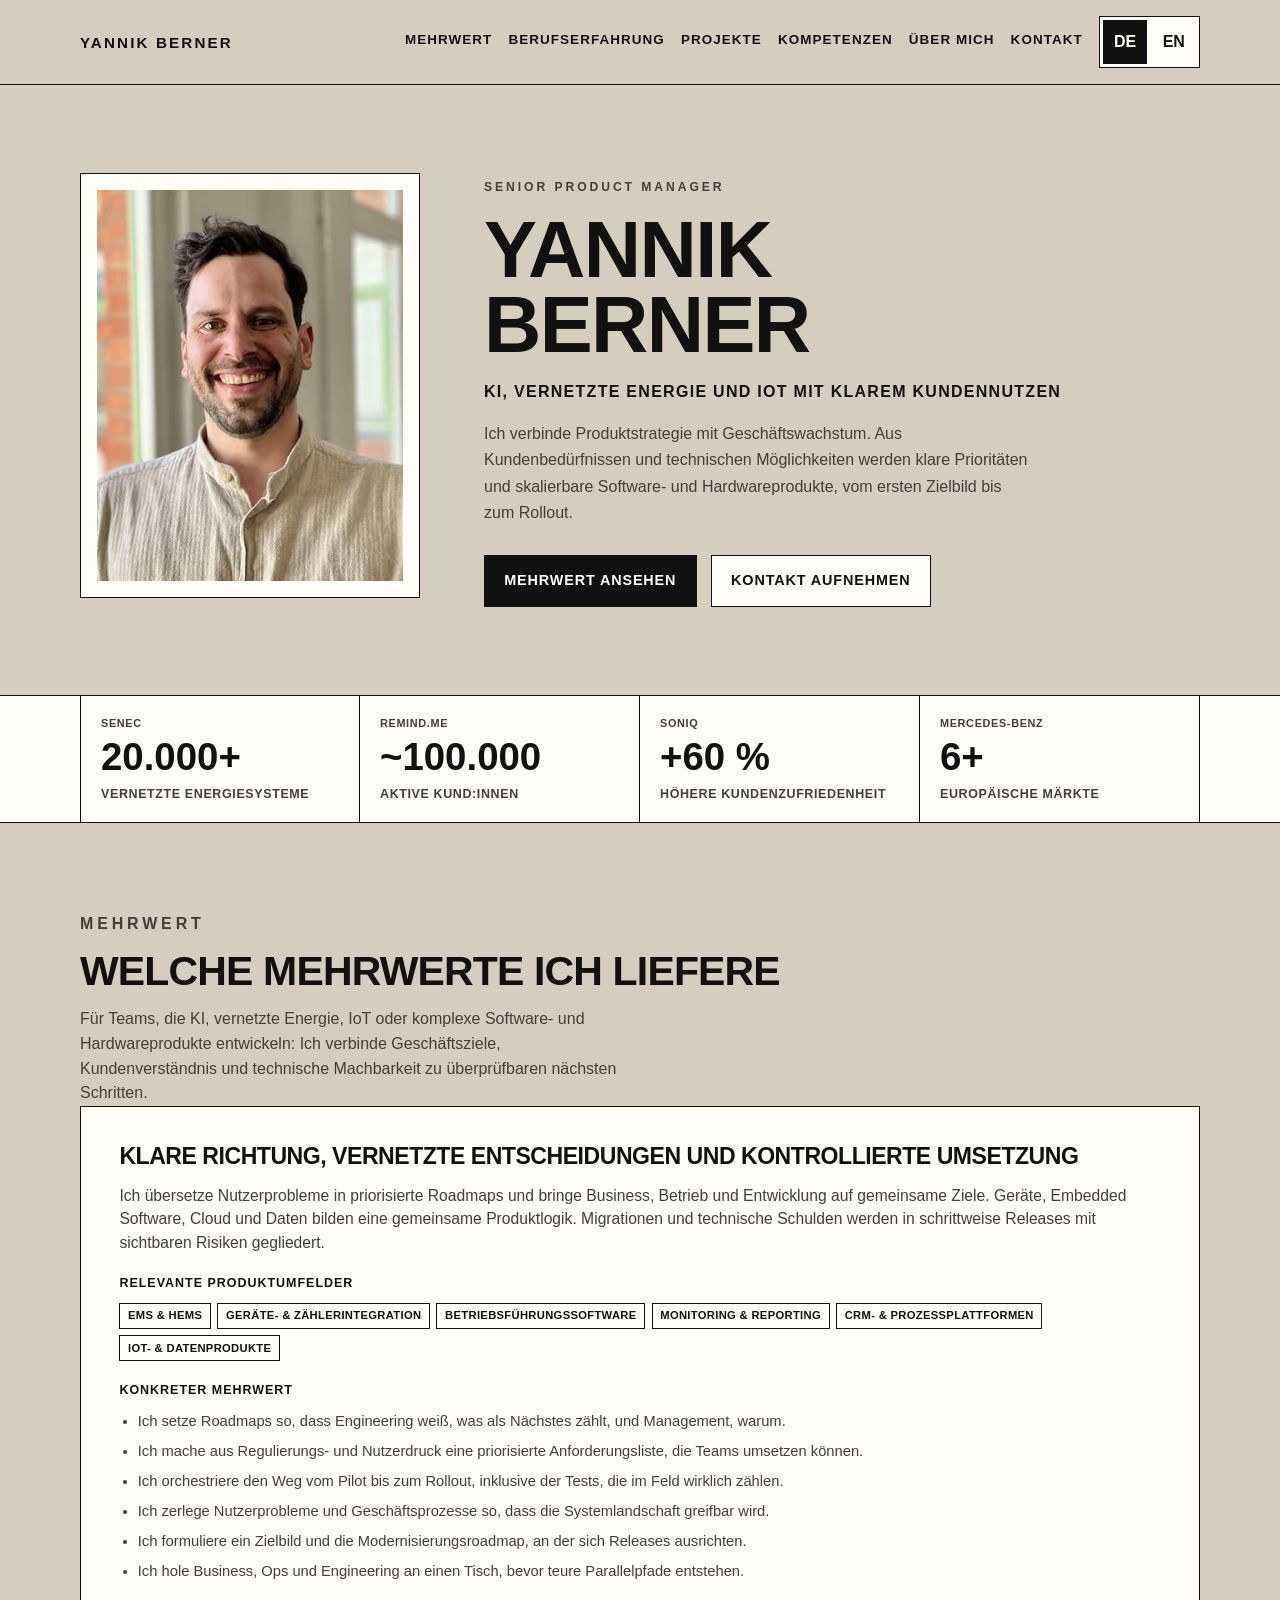
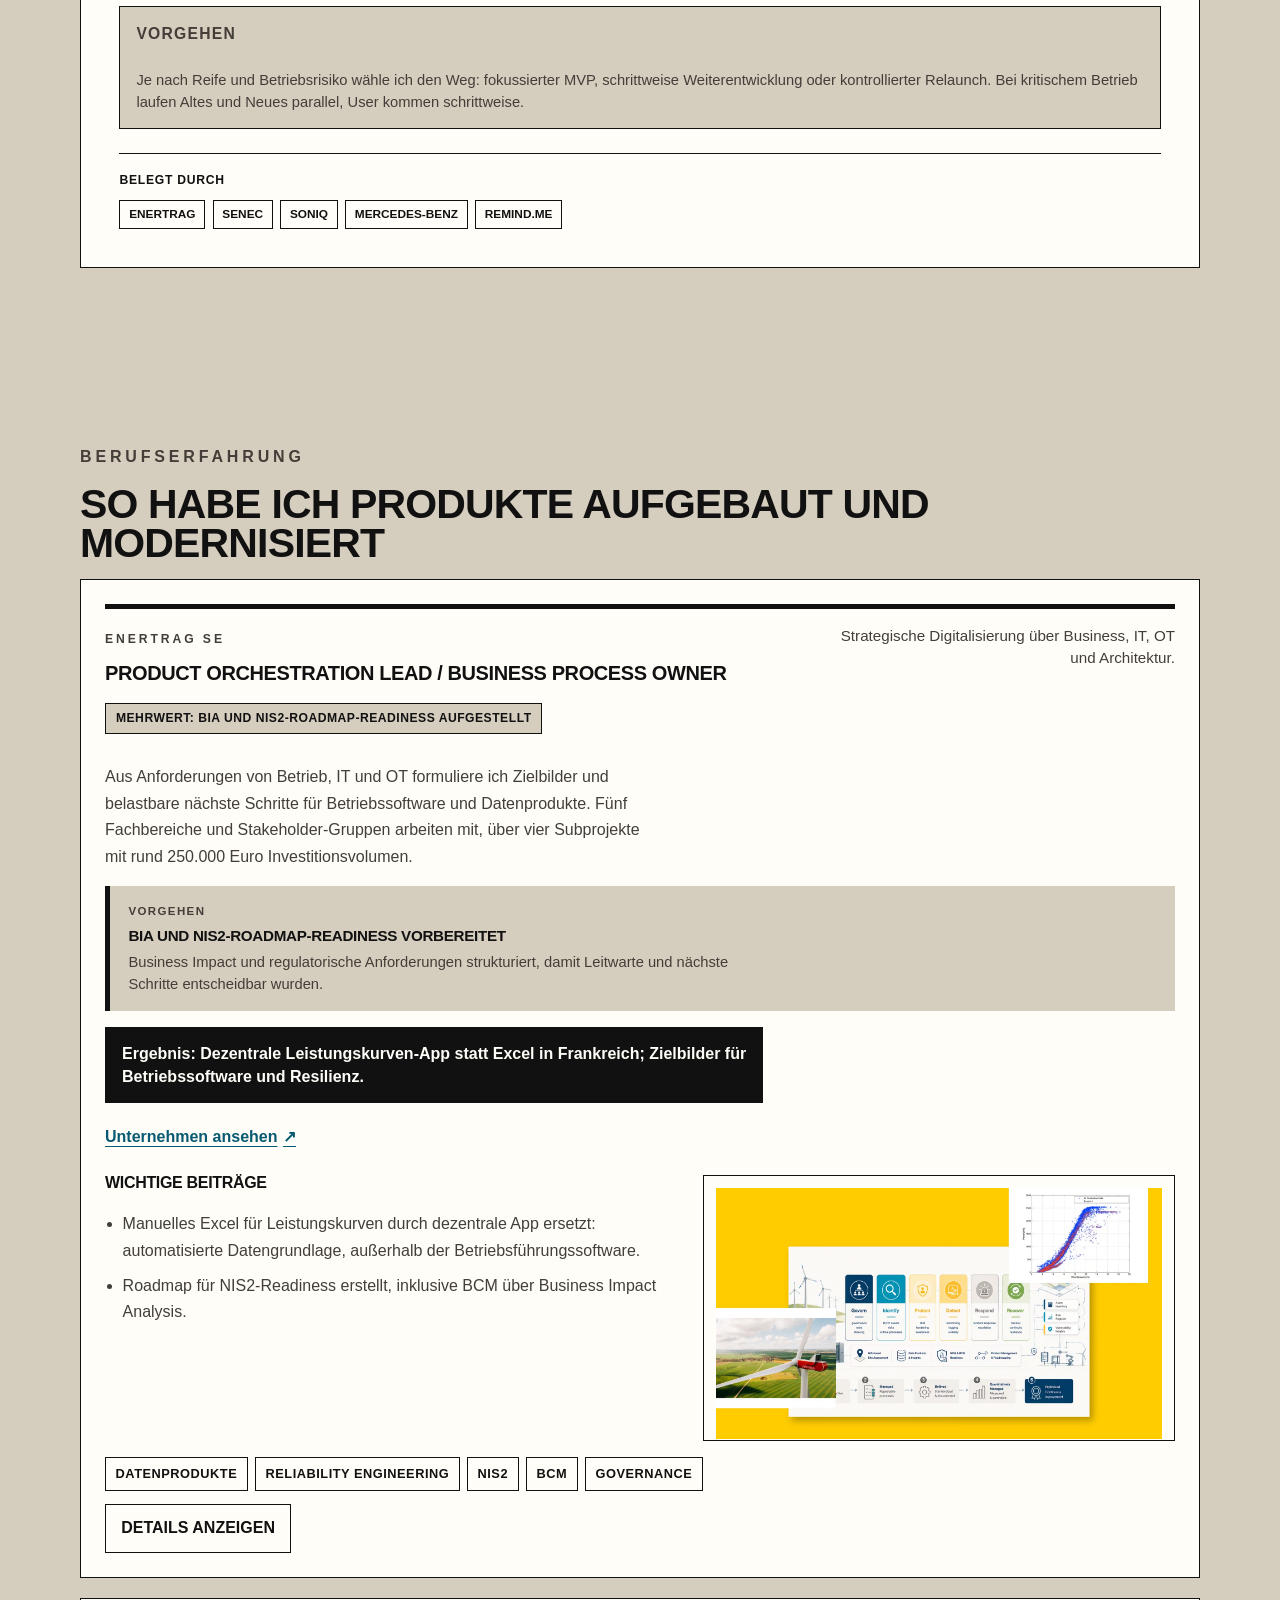
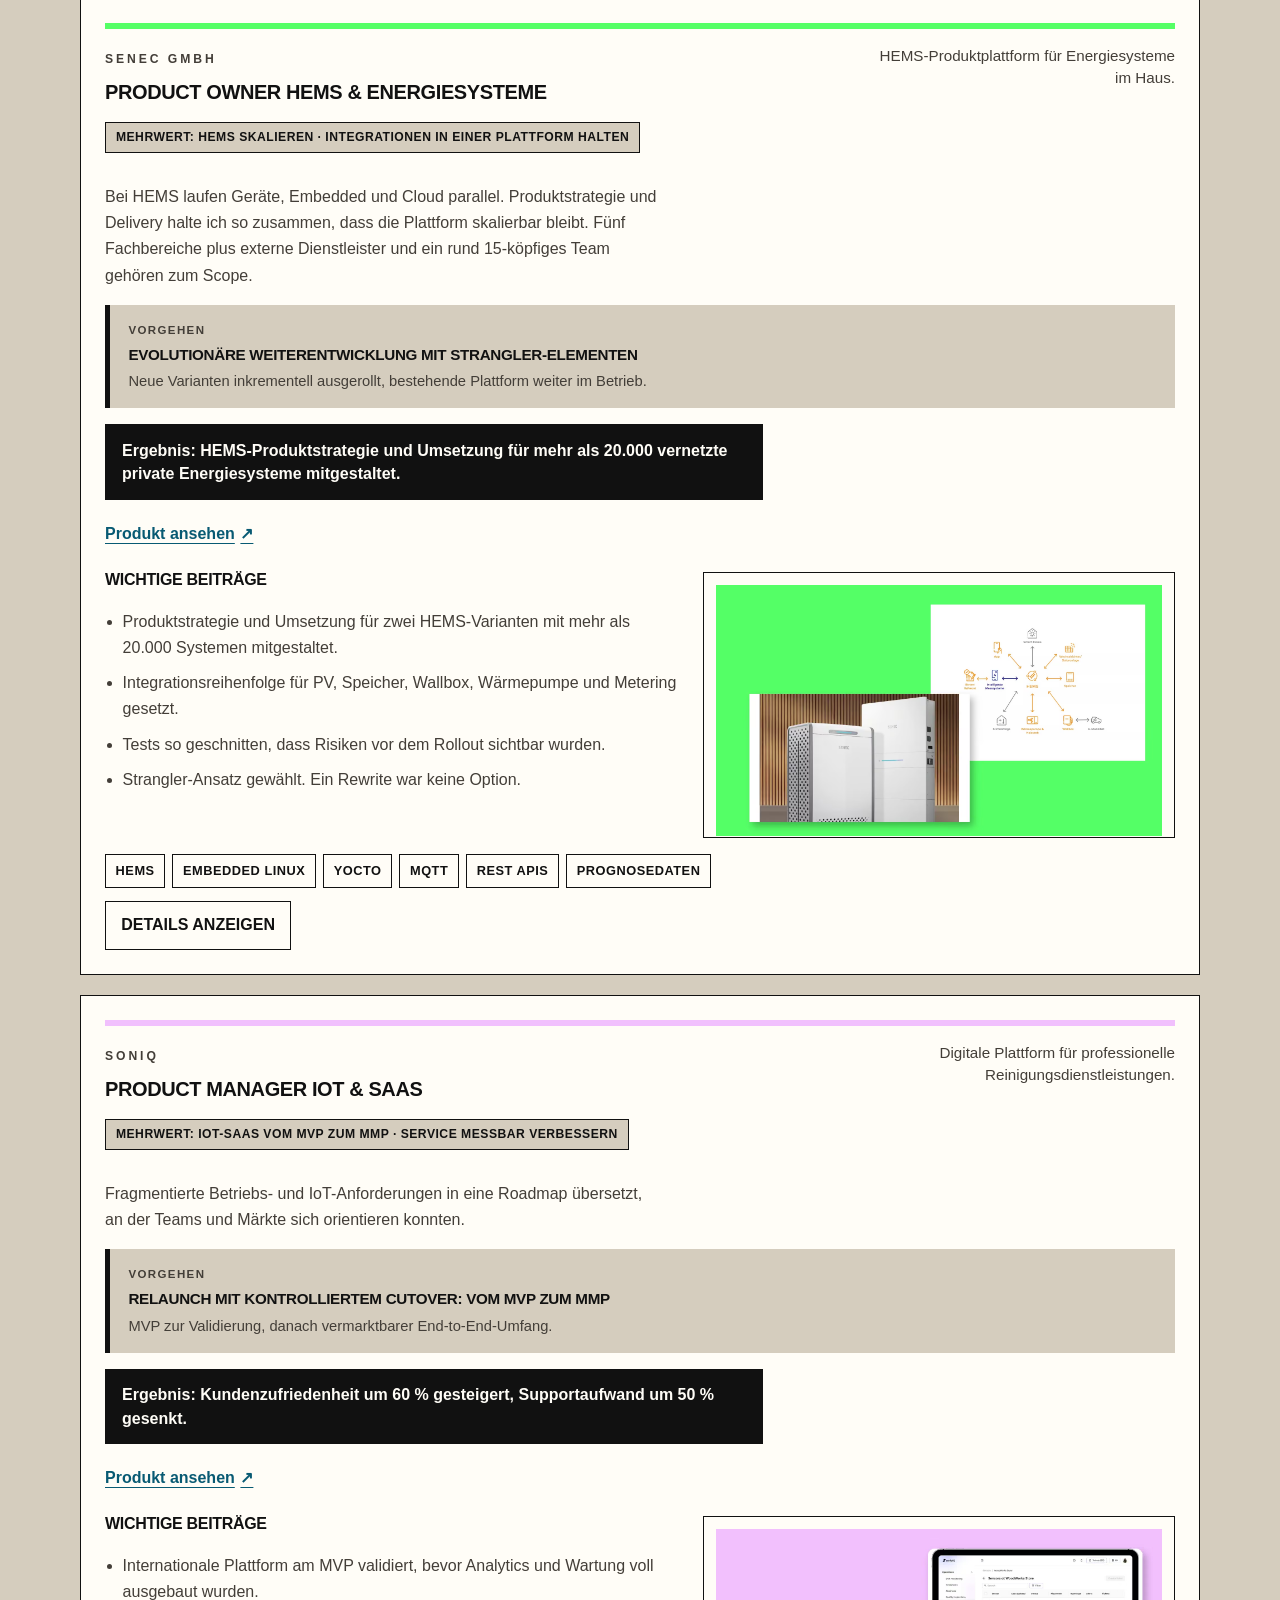
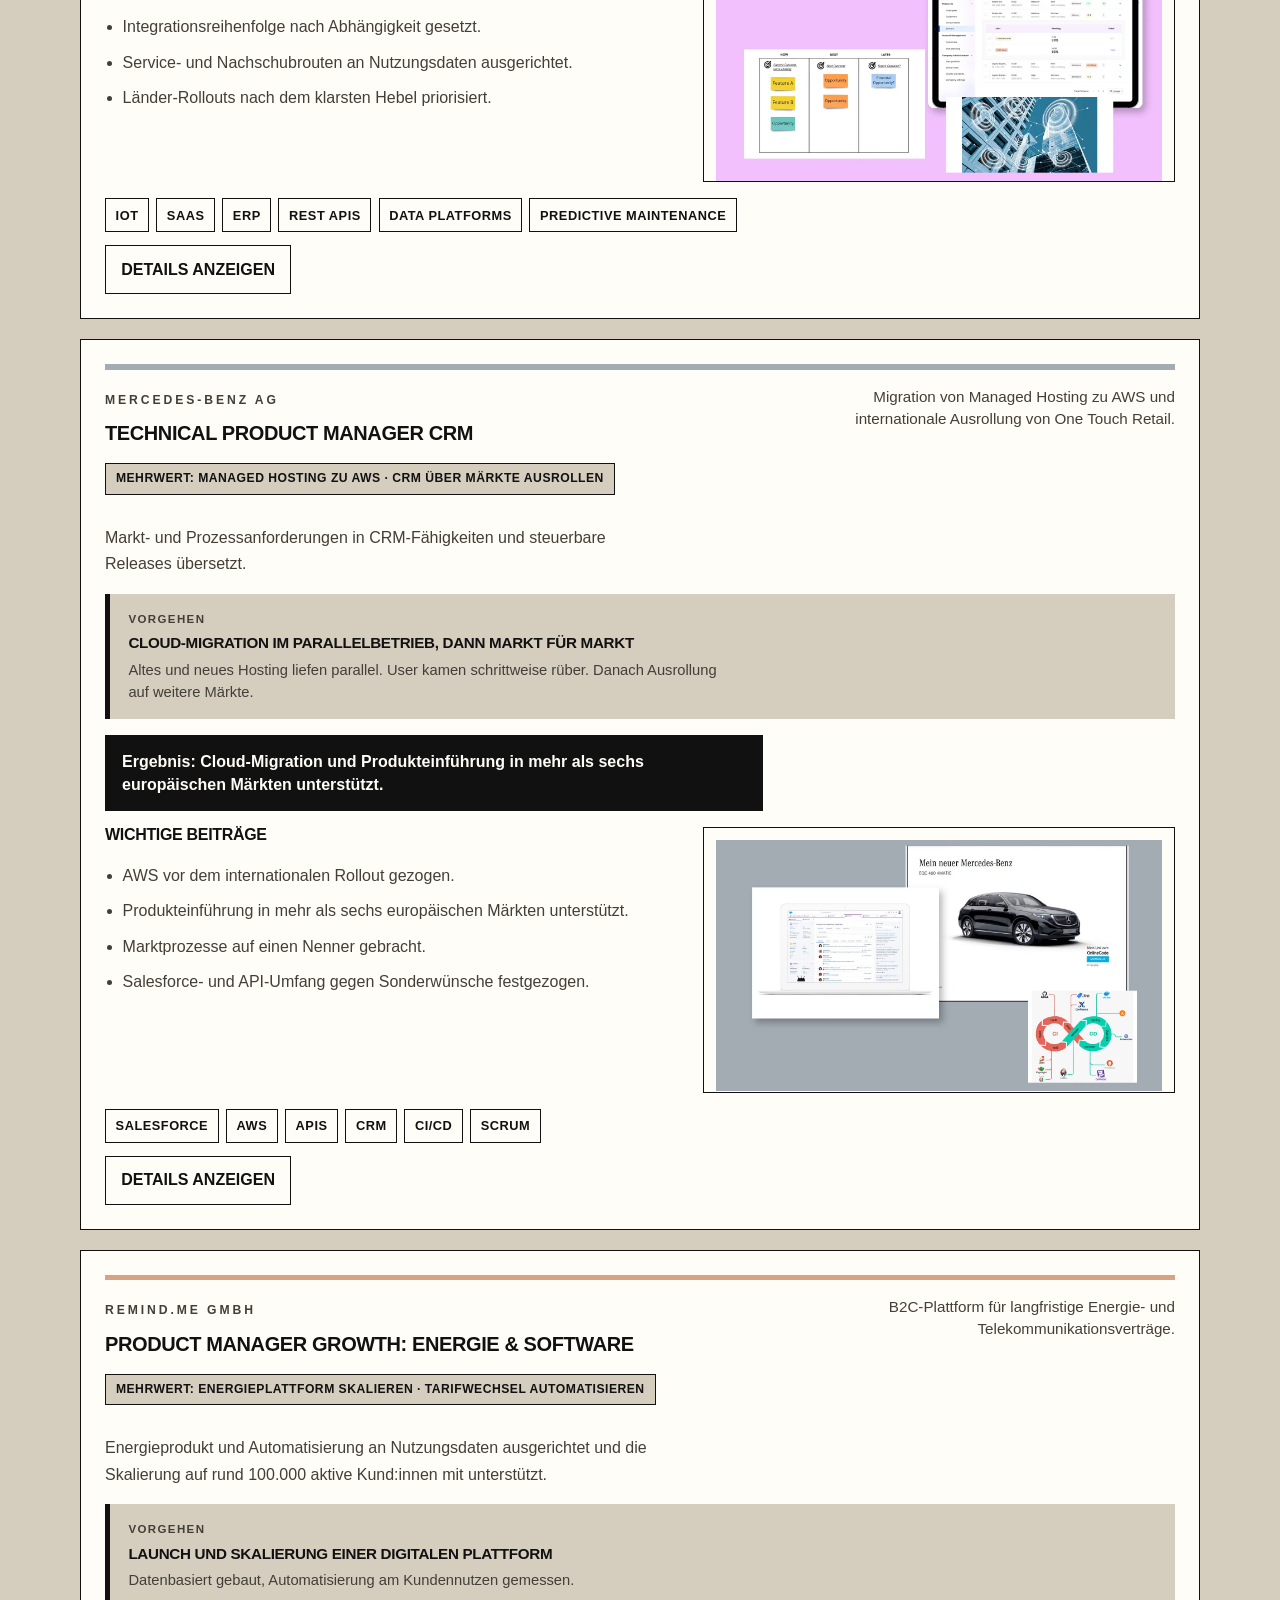
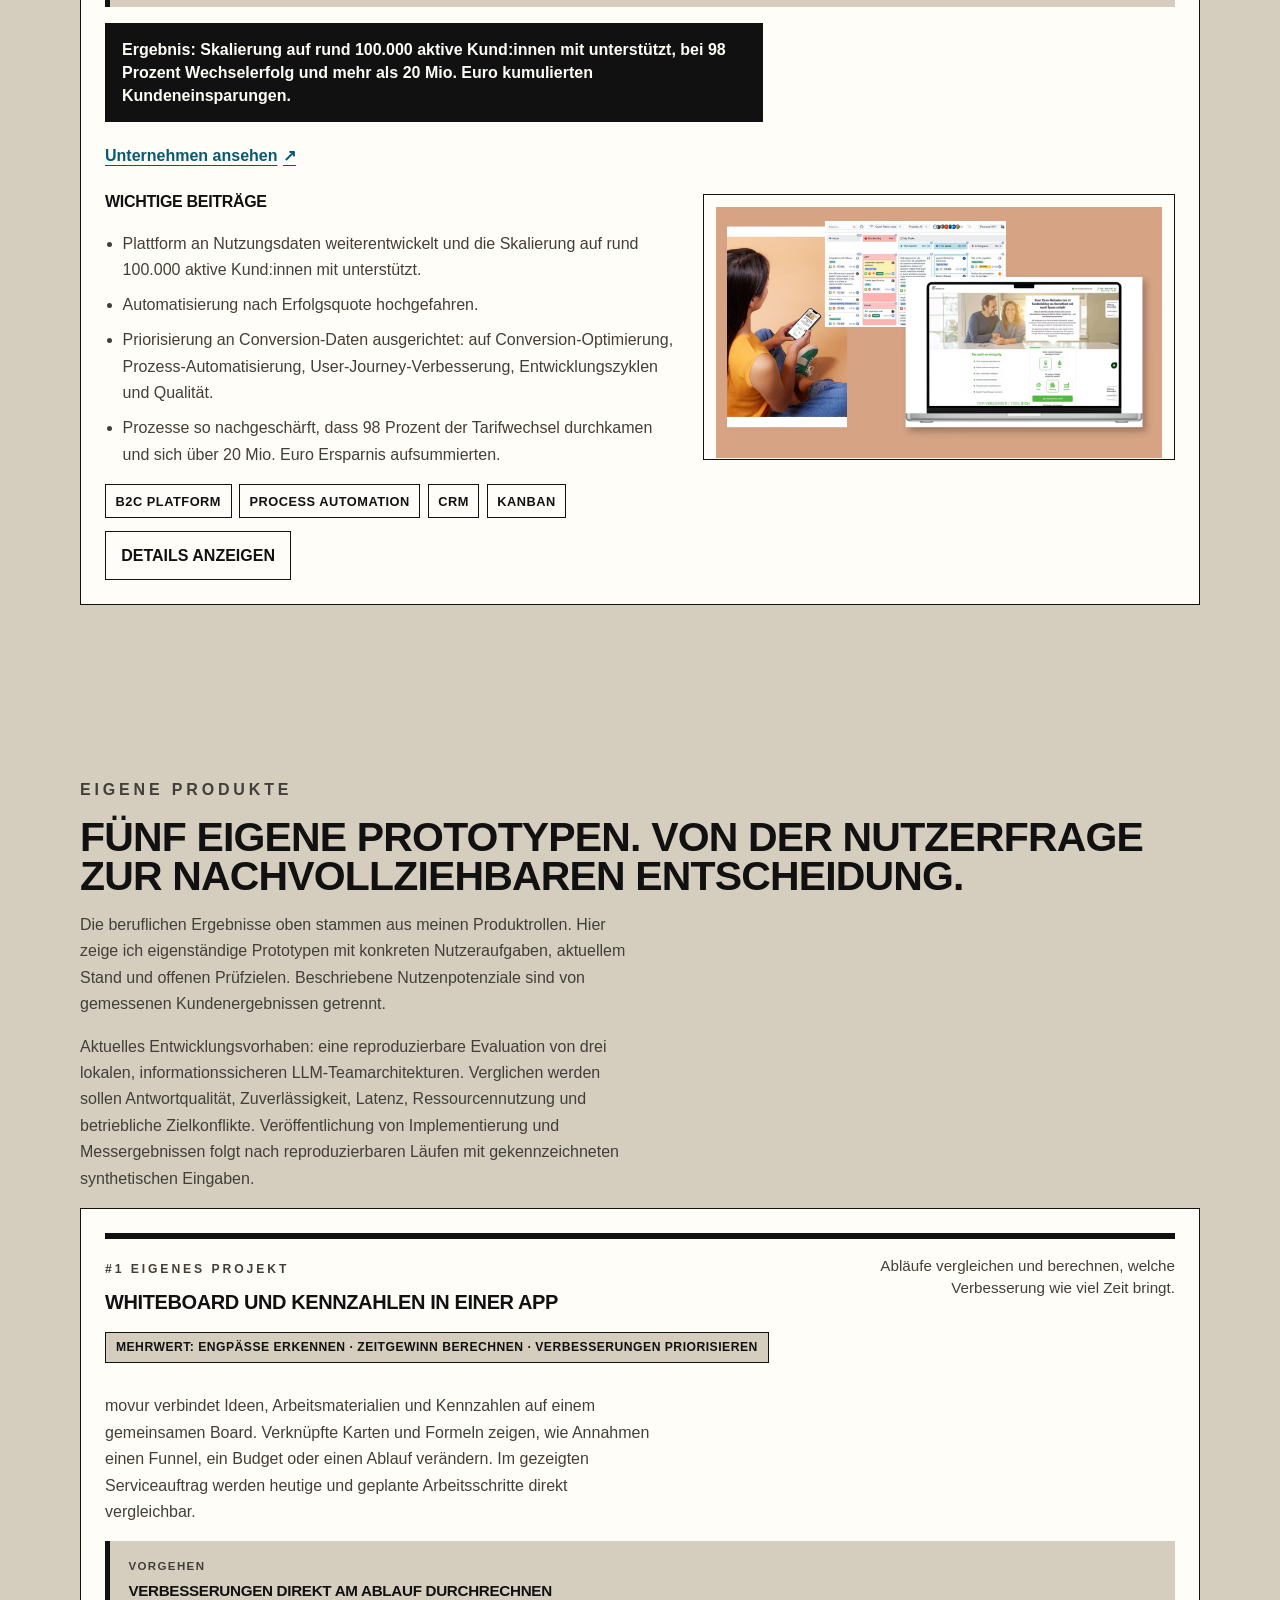
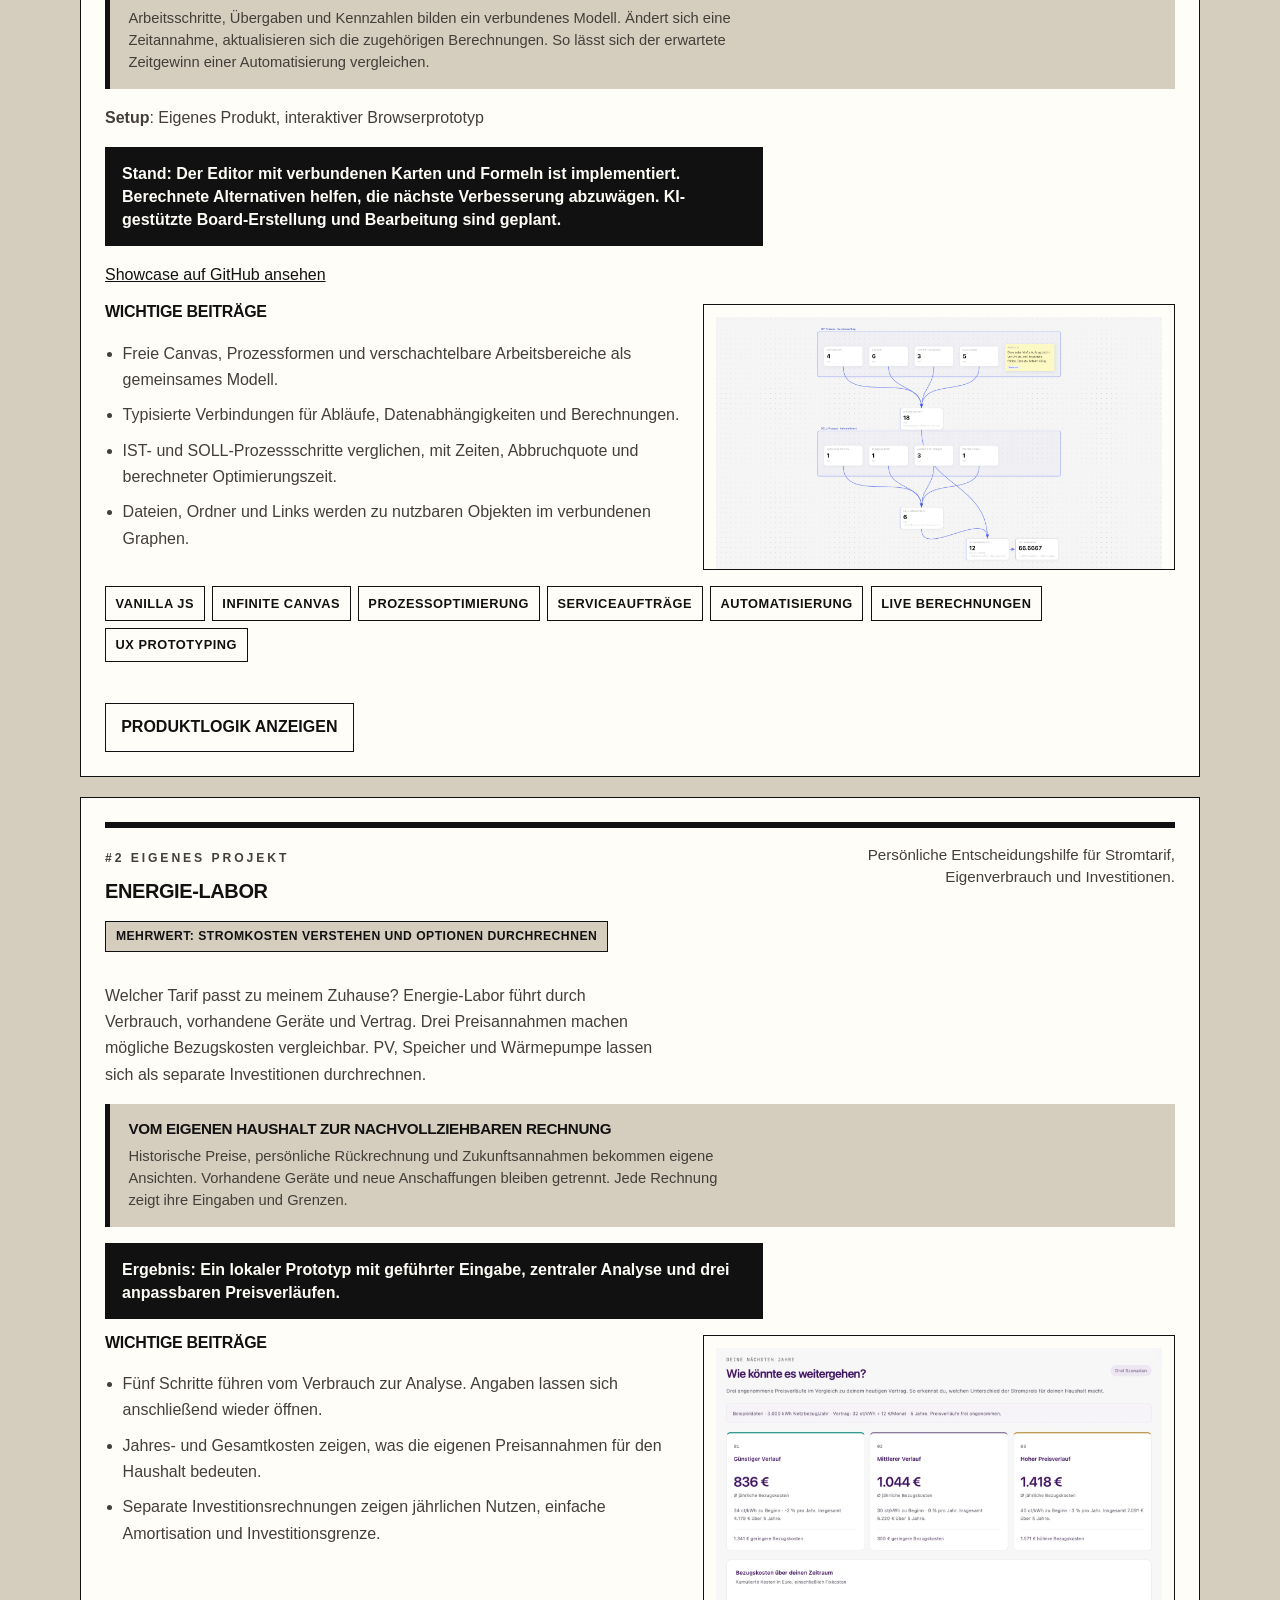
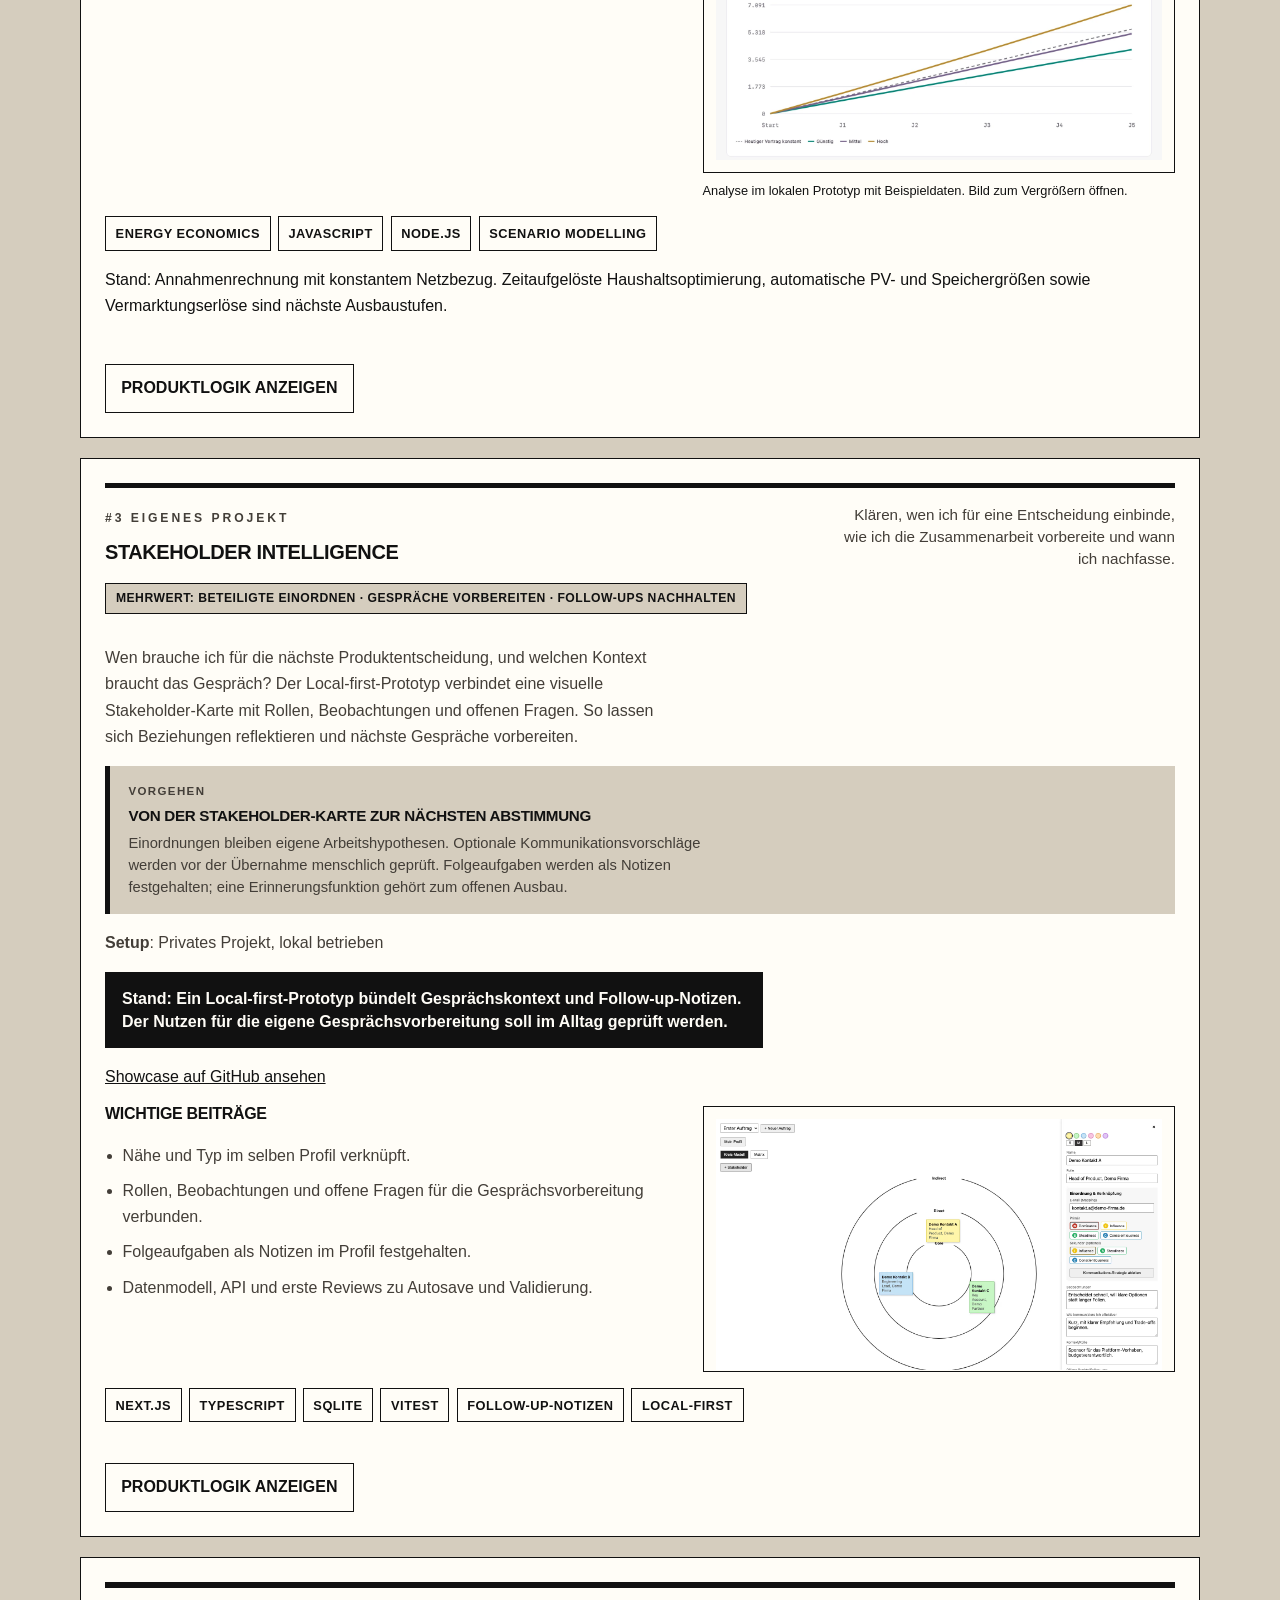
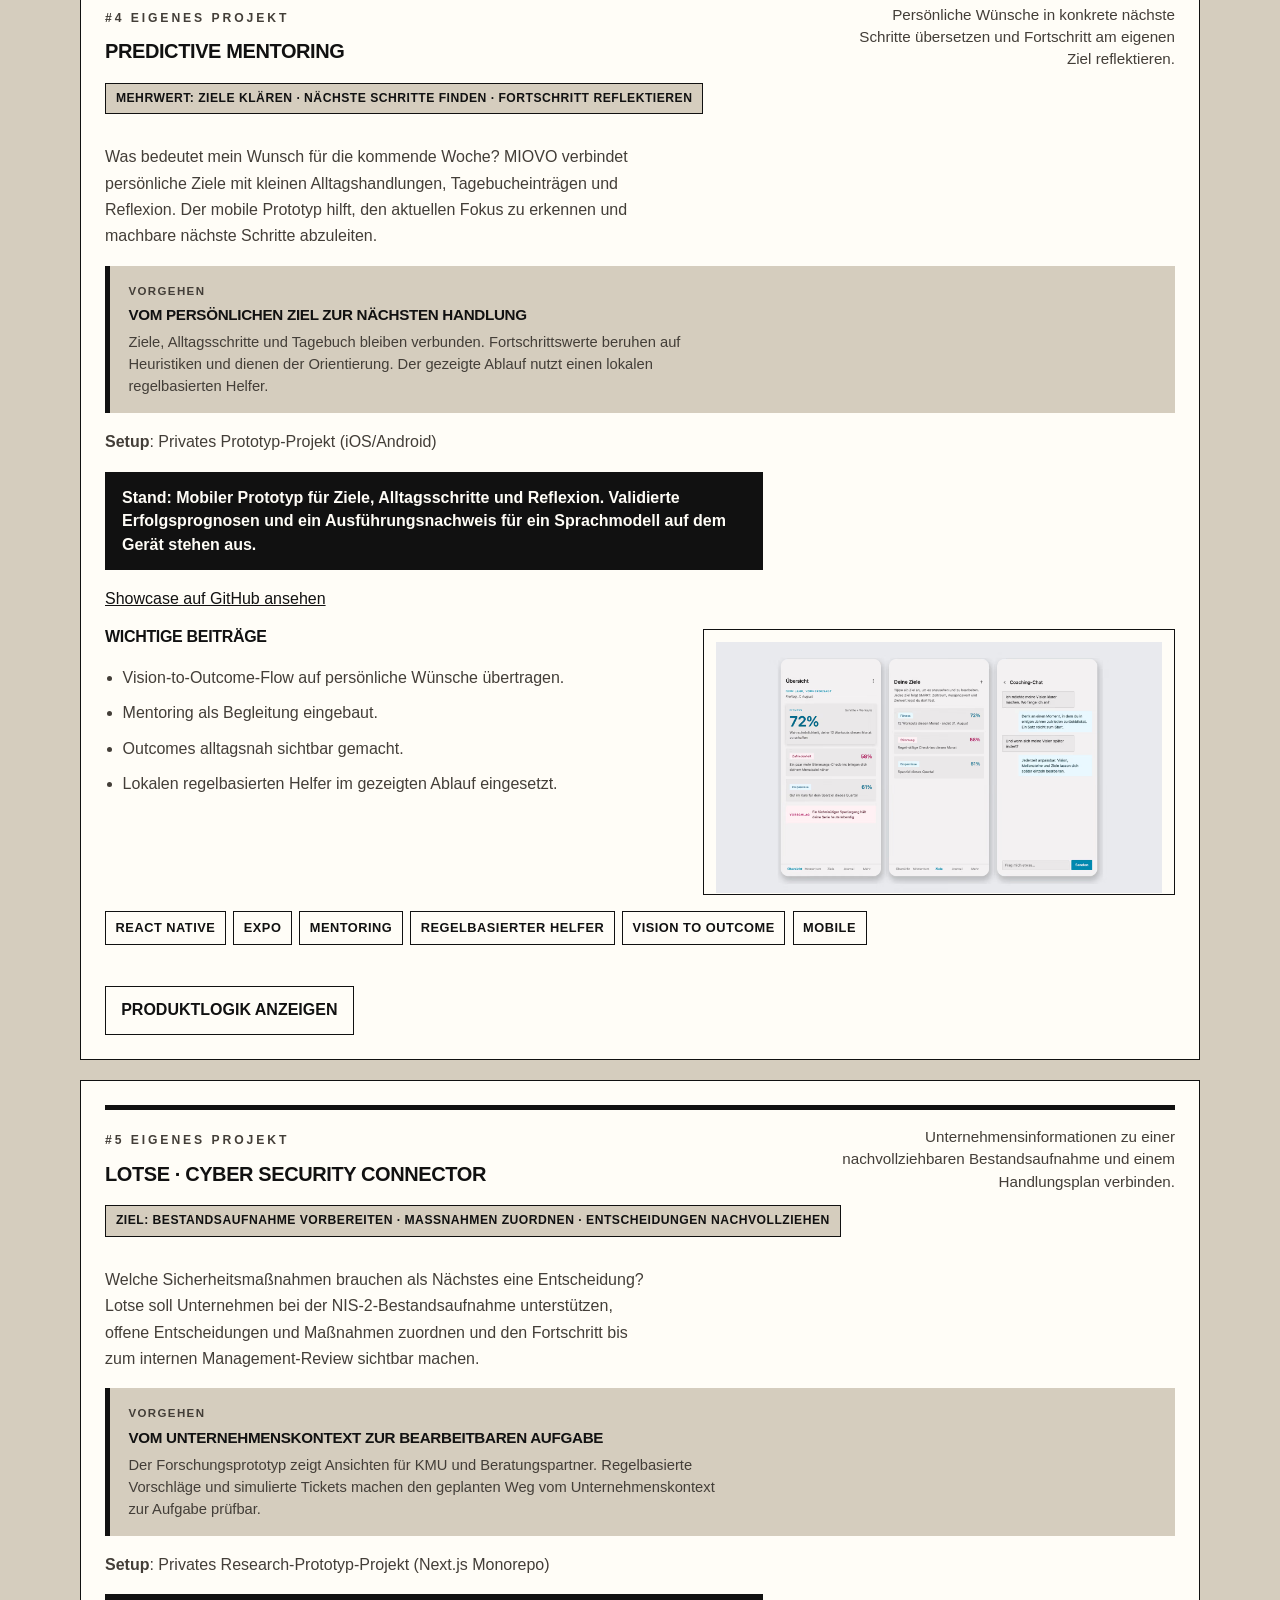
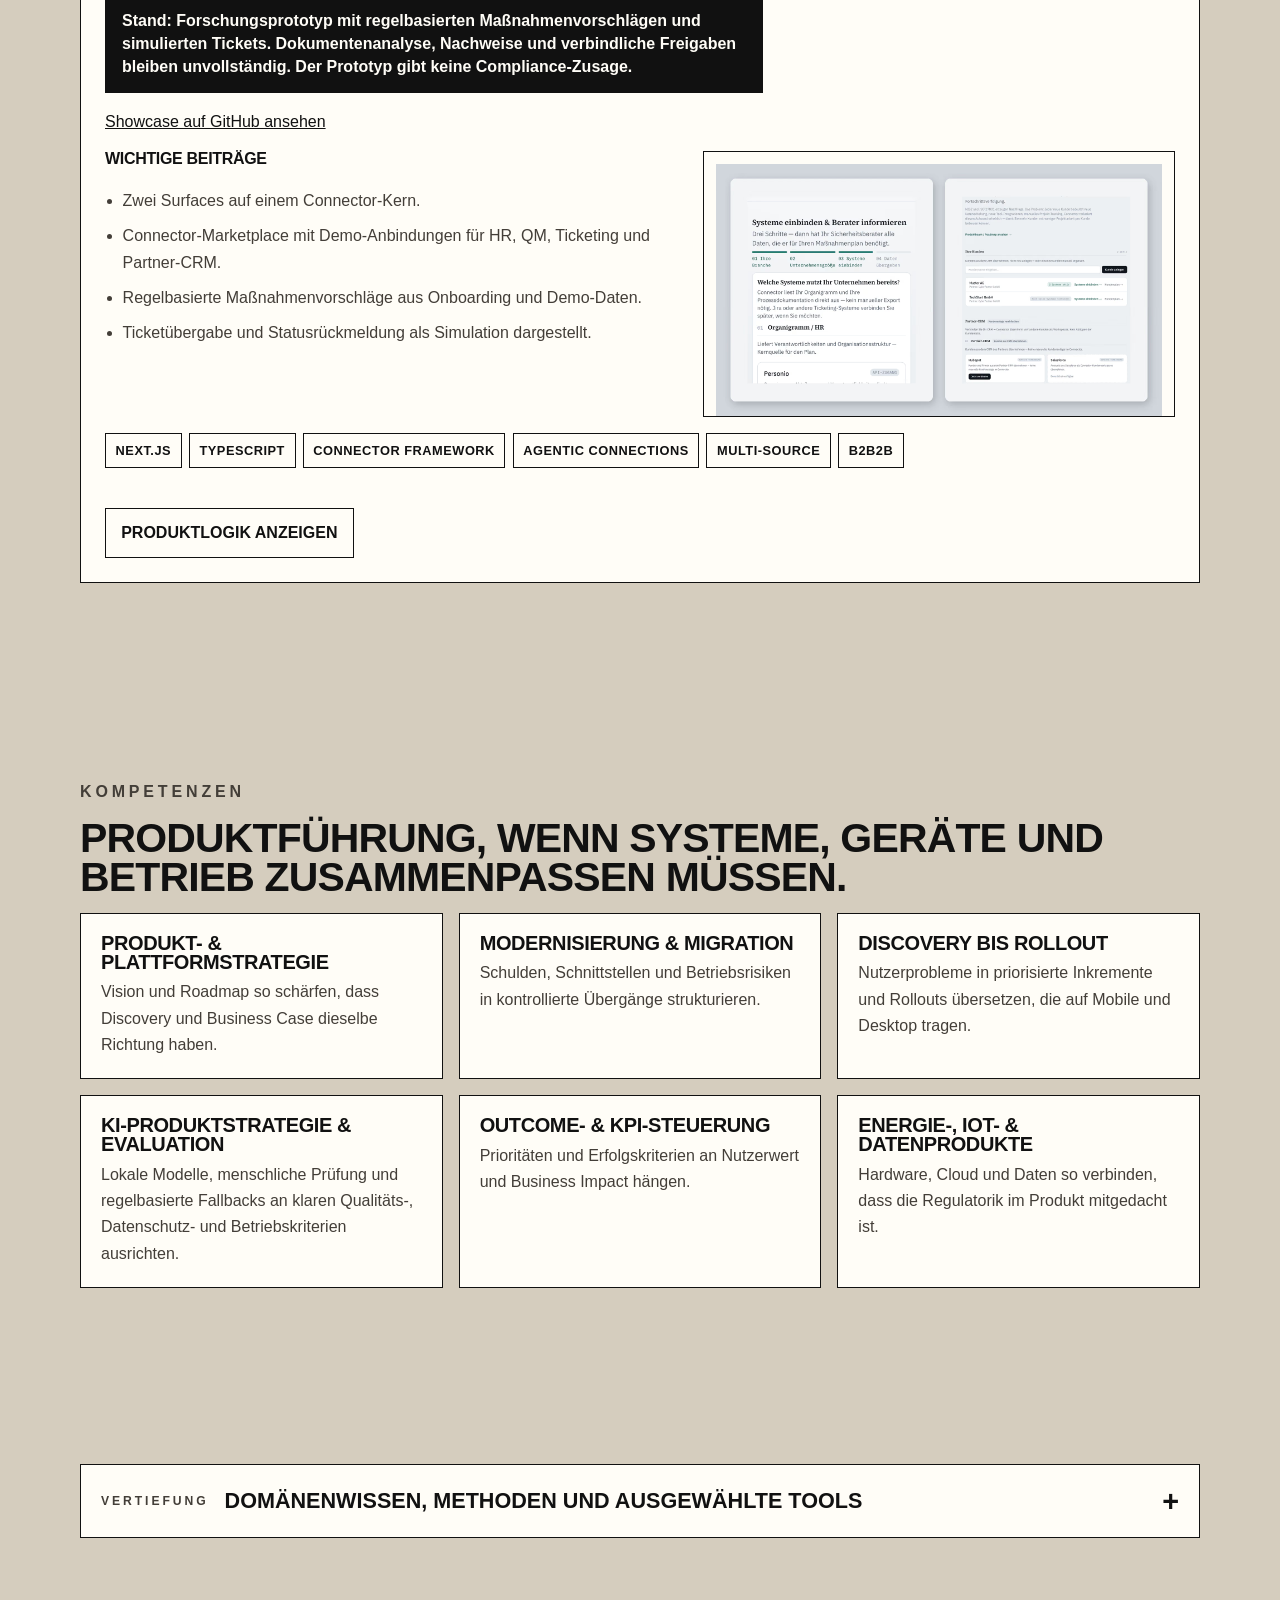
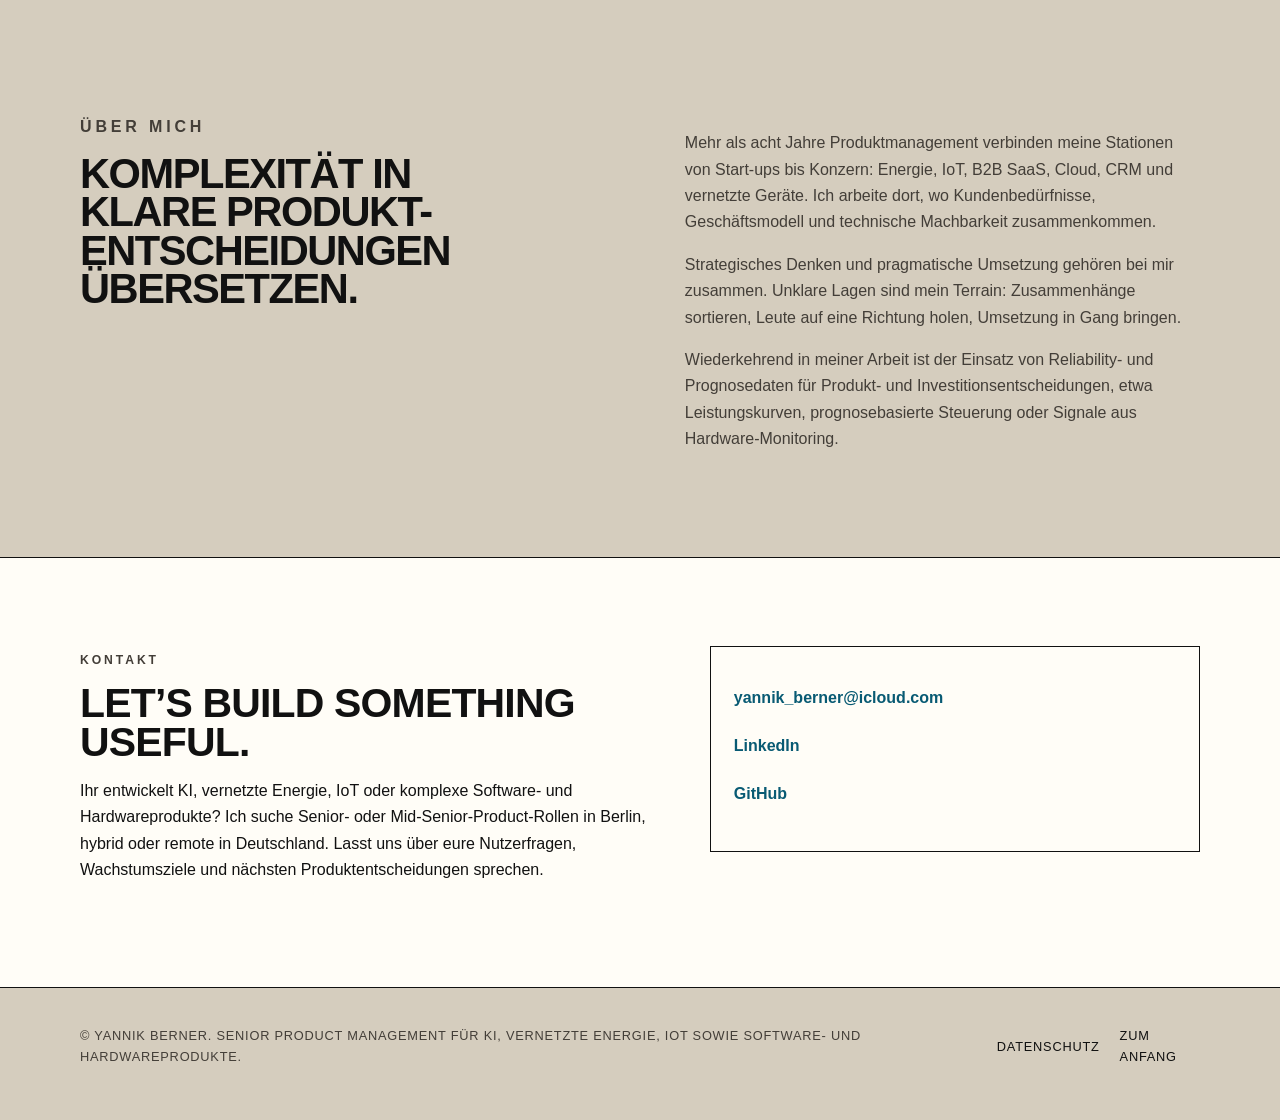
==== commit 0affe752: "feat: publish bilingual outcome portfolio and Energie-Labor" ====
--- a/index.html
+++ b/index.html
@@ -5,7 +5,7 @@
     <meta name="viewport" content="width=device-width, initial-scale=1.0" />
     <meta
       name="description"
-      content="Senior Product Manager für komplexe B2B- und B2B2C-Produkte aus Software, Hardware, Prozessen und Daten, am tiefsten bewährt in regulierten Energiemärkten: Product-Market-Fit finden und bewahren, von Discovery bis Rollout."
+      content="Senior Product Manager für KI, vernetzte Energie, IoT und komplexe Software- und Hardwareprodukte. Produktstrategie, messbarer Kundennutzen und Umsetzung bis zum Rollout."
     />
     <meta name="theme-color" content="#d5cdbe" />
     <link rel="canonical" href="https://yannikberner-ai-pm.github.io/?lang=de" />
@@ -15,24 +15,24 @@
     <meta property="og:type" content="profile" />
     <meta property="og:site_name" content="Yannik Berner" />
     <meta property="og:url" content="https://yannikberner-ai-pm.github.io/?lang=de" />
-    <meta property="og:title" content="Yannik Berner | Senior Product Manager · Complex Software & Hardware Products" />
-    <meta property="og:description" content="Senior Product Manager für komplexe Produkte aus Software, Hardware, Prozessen und Daten, am tiefsten bewährt in regulierten Energiemärkten." />
+    <meta property="og:title" content="Yannik Berner | Senior Product Manager · KI, Energie &amp; IoT" />
+    <meta property="og:description" content="Produktstrategie mit Wirkung: KI, vernetzte Energie, IoT und komplexe Software- und Hardwareprodukte. Berufliche Ergebnisse und eigene Prototypen." />
     <meta property="og:image" content="https://yannikberner-ai-pm.github.io/assets/images/yannik-berner-social-preview.png" />
     <meta property="og:image:width" content="1200" />
     <meta property="og:image:height" content="630" />
-    <meta property="og:image:alt" content="Yannik Berner, Senior Product Manager für komplexe Produkte aus Software, Hardware und Prozessen" />
+    <meta property="og:image:alt" content="Yannik Berner, Senior Product Manager für KI, vernetzte Energie und IoT" />
     <meta property="og:locale" content="de_DE" />
     <meta property="og:locale:alternate" content="en_GB" />
     <meta property="profile:first_name" content="Yannik" />
     <meta property="profile:last_name" content="Berner" />
     <meta name="twitter:card" content="summary_large_image" />
-    <meta name="twitter:title" content="Yannik Berner | Senior Product Manager · Complex Software & Hardware Products" />
-    <meta name="twitter:description" content="Senior Product Manager für komplexe Produkte aus Software, Hardware, Prozessen und Daten, am tiefsten bewährt in regulierten Energiemärkten." />
+    <meta name="twitter:title" content="Yannik Berner | Senior Product Manager · KI, Energie &amp; IoT" />
+    <meta name="twitter:description" content="Produktstrategie mit Wirkung: KI, vernetzte Energie, IoT und komplexe Software- und Hardwareprodukte. Berufliche Ergebnisse und eigene Prototypen." />
     <meta name="twitter:image" content="https://yannikberner-ai-pm.github.io/assets/images/yannik-berner-social-preview.png" />
-    <meta name="twitter:image:alt" content="Yannik Berner, Senior Product Manager für komplexe Produkte aus Software, Hardware und Prozessen" />
-    <title>Yannik Berner | Senior Product Manager · Complex Software & Hardware Products</title>
+    <meta name="twitter:image:alt" content="Yannik Berner, Senior Product Manager für KI, vernetzte Energie und IoT" />
+    <title>Yannik Berner | Senior Product Manager · KI, Energie &amp; IoT</title>
     <link rel="icon" type="image/png" sizes="32x32" href="assets/images/favicon-32.png" />
-    <link rel="stylesheet" href="styles.css?v=20260811-wrap3" />
+    <link rel="stylesheet" href="styles.css?v=20261117-energy-images" />
     <script type="application/ld+json" id="person-jsonld">
       {
         "@context": "https://schema.org",
@@ -41,6 +41,7 @@
         "url": "https://yannikberner-ai-pm.github.io/",
         "image": "https://yannikberner-ai-pm.github.io/assets/images/yannik-berner-portrait.jpg",
         "jobTitle": "Senior Product Manager",
+        "description": "Senior Product Manager für KI, vernetzte Energie, IoT und komplexe Software- und Hardwareprodukte. Verbindet Geschäftsziele, Kundenverständnis und technische Machbarkeit.",
         "email": "mailto:yannik_berner@icloud.com",
         "sameAs": ["https://www.linkedin.com/in/yannik-berner-72235216b/", "https://github.com/yannikberner-AI-PM"],
         "knowsAbout": [
@@ -51,7 +52,8 @@
           "Complex Systems",
           "Connected Energy",
           "HEMS",
-          "Smart Metering",
+          "Device Integration",
+          "AI Product Strategy & Evaluation",
           "EMS",
           "IoT",
           "B2B2C Products",
@@ -89,7 +91,7 @@
             <a href="#capabilities" data-i18n="nav.capabilities">Kompetenzen</a>
             <a href="#about" data-i18n="nav.about">Über mich</a>
             <a href="#contact" data-i18n="nav.contact">Kontakt</a>
-            <div class="lang-switcher" role="group" aria-label="Sprachumschalter" data-i18n-aria="nav.languageLabel">
+            <div class="lang-switcher" role="group" aria-label="Sprache auswählen" data-i18n-aria="nav.languageLabel">
               <button class="lang-button is-active" type="button" data-lang="de" aria-pressed="true">DE</button>
               <button class="lang-button" type="button" data-lang="en" aria-pressed="false">EN</button>
             </div>
@@ -118,13 +120,9 @@
               <span data-i18n="hero.nameFirst">YANNIK</span><br />
               <span data-i18n="hero.nameSecond">BERNER</span>
             </h1>
-            <p class="hero-title" data-i18n="hero.title">Komplexe Produkte aus Software, Hardware und Prozessen</p>
-            <p class="hero-intro" data-i18n="hero.intro">
-              Wenn Software, Hardware und Betrieb ineinandergreifen und der Markt reguliert ist, brauchst du jemanden, der Product-Market-Fit im Live-Betrieb hält. Genau das mache ich, am tiefsten bewährt in Energiemärkten, vom ersten Zielbild bis zum Rollout.
-            </p>
-            <p class="hero-intro-mobile" data-i18n="hero.introMobile">
-              Ich halte Product-Market-Fit, wenn Software, Hardware und Betrieb zusammenkommen, vom Zielbild bis zum Rollout.
-            </p>
+            <p class="hero-title" data-i18n="hero.title">KI, vernetzte Energie und IoT mit klarem Kundennutzen</p>
+            <p class="hero-intro" data-i18n="hero.intro">Ich verbinde Produktstrategie mit Geschäftswachstum. Aus Kundenbedürfnissen und technischen Möglichkeiten werden klare Prioritäten und skalierbare Software- und Hardwareprodukte, vom ersten Zielbild bis zum Rollout.</p>
+            <p class="hero-intro-mobile" data-i18n="hero.introMobile">Ich übersetze Kundenbedürfnisse in klare Prioritäten und skalierbare Produkte für KI, vernetzte Energie und IoT.</p>
             <div class="hero-actions">
               <a class="button button-primary" href="#impact" data-i18n="hero.ctaPrimary">Mehrwert ansehen</a>
               <a class="button button-secondary" href="#contact" data-i18n="hero.ctaSecondary" data-focus-target="#contact-email">Kontakt aufnehmen</a>
@@ -163,18 +161,16 @@
           <div class="section-intro reveal">
             <p class="eyebrow" data-i18n="impact.eyebrow">Mehrwert</p>
             <h2 data-i18n="impact.heading">Welche Mehrwerte ich liefere</h2>
-            <p class="section-lead" data-i18n="impact.intro">
-              Für Teams, die vernetzte Energie- oder Hardwareprodukte skalieren oder modernisieren: Ich bringe Richtung, technische Klarheit und Umsetzung unter einen Hut, damit Entscheidungen schneller sitzen und Releases im Betrieb ankommen.
-            </p>
+            <p class="section-lead" data-i18n="impact.intro">Für Teams, die KI, vernetzte Energie, IoT oder komplexe Software- und Hardwareprodukte entwickeln: Ich verbinde Geschäftsziele, Kundenverständnis und technische Machbarkeit zu überprüfbaren nächsten Schritten.</p>
           </div>
           <div class="impact-grid">
             <article class="impact-card reveal">
-              <h3 data-i18n="impact.items.0.title">Vernetzte Produkte bauen, skalieren und modernisieren, ohne den Betrieb zu riskieren</h3>
-              <p data-i18n="impact.items.0.text">Ich baue und modernisiere B2B- und B2B2C-Produkte, in denen Software, Geräte und Prozesse zusammenlaufen. Business-Ziel, Machbarkeit und vorhandene Schulden bleiben dabei sichtbar. Am tiefsten bewährt bin ich in regulierter Energie: HEMS, Smart Metering, Speicher und Steuerung.</p>
+              <h3 data-i18n="impact.items.0.title">Klare Richtung, vernetzte Entscheidungen und kontrollierte Umsetzung</h3>
+              <p data-i18n="impact.items.0.text">Ich übersetze Nutzerprobleme in priorisierte Roadmaps und bringe Business, Betrieb und Entwicklung auf gemeinsame Ziele. Geräte, Embedded Software, Cloud und Daten bilden eine gemeinsame Produktlogik. Migrationen und technische Schulden werden in schrittweise Releases mit sichtbaren Risiken gegliedert.</p>
               <h4 data-i18n="impact.environmentsHeading">Relevante Produktumfelder</h4>
               <div class="impact-tags">
                 <span data-i18n="impact.items.0.environments.0">EMS &amp; HEMS</span>
-                <span data-i18n="impact.items.0.environments.1">Smart Metering</span>
+                <span data-i18n="impact.items.0.environments.1">Geräte- &amp; Zählerintegration</span>
                 <span data-i18n="impact.items.0.environments.5">Betriebsführungssoftware</span>
                 <span data-i18n="impact.items.0.environments.7">Monitoring &amp; Reporting</span>
                 <span data-i18n="impact.items.0.environments.11">CRM- &amp; Prozessplattformen</span>
@@ -220,15 +216,9 @@
             </h2>
           </div>
           <div class="prose reveal about-content">
-            <p data-i18n="about.p1">
-              An der Schnittstelle von Geschäftsmodell, Technik, Regulatorik und Betrieb arbeite ich am liebsten. Die Stationen reichen von Start-ups bis Konzern, vor allem in Energie, IoT, Daten und CRM.
-            </p>
-            <p data-i18n="about.p2">
-              Strategisches Denken und pragmatische Umsetzung gehören bei mir zusammen. Unklare Lagen sind mein Terrain: Zusammenhänge sortieren, Leute auf eine Richtung holen, Umsetzung in Gang bringen.
-            </p>
-            <p data-i18n="about.p3">
-              Wiederkehrend in meiner Arbeit ist der Einsatz von Reliability- und Prognosedaten für Produkt- und Investitionsentscheidungen, etwa Leistungskurven, prognosebasierte Steuerung oder Signale aus Hardware-Monitoring.
-            </p>
+            <p data-i18n="about.p1">Mehr als acht Jahre Produktmanagement verbinden meine Stationen von Start-ups bis Konzern: Energie, IoT, B2B SaaS, Cloud, CRM und vernetzte Geräte. Ich arbeite dort, wo Kundenbedürfnisse, Geschäftsmodell und technische Machbarkeit zusammenkommen.</p>
+            <p data-i18n="about.p2">Strategisches Denken und pragmatische Umsetzung gehören bei mir zusammen. Unklare Lagen sind mein Terrain: Zusammenhänge sortieren, Leute auf eine Richtung holen, Umsetzung in Gang bringen.</p>
+            <p data-i18n="about.p3">Wiederkehrend in meiner Arbeit ist der Einsatz von Reliability- und Prognosedaten für Produkt- und Investitionsentscheidungen, etwa Leistungskurven, prognosebasierte Steuerung oder Signale aus Hardware-Monitoring.</p>
           </div>
         </div>
       </section>
@@ -253,8 +243,8 @@
               <p data-i18n="capabilities.items.2.text">Nutzerprobleme in priorisierte Inkremente und Rollouts übersetzen, die auf Mobile und Desktop tragen.</p>
             </article>
             <article class="capability reveal">
-              <h3 data-i18n="capabilities.items.3.title">Business-IT-Alignment</h3>
-              <p data-i18n="capabilities.items.3.text">Business, Ops und Engineering auf dieselbe Entscheidung ausrichten.</p>
+              <h3 data-i18n="capabilities.items.3.title">KI-Produktstrategie &amp; Evaluation</h3>
+              <p data-i18n="capabilities.items.3.text">Lokale Modelle, menschliche Prüfung und regelbasierte Fallbacks an klaren Qualitäts-, Datenschutz- und Betriebskriterien ausrichten.</p>
             </article>
             <article class="capability reveal">
               <h3 data-i18n="capabilities.items.4.title">Outcome- &amp; KPI-Steuerung</h3>
@@ -277,19 +267,19 @@
             </summary>
             <div class="skills-grid">
             <article class="skill-group reveal">
-              <h3 data-i18n="skills.groups.0.title">Energie &amp; Regulierung</h3>
+              <h3 data-i18n="skills.groups.0.title">Vernetzte Energie &amp; KI-Produktarbeit</h3>
               <ul>
                 <li data-i18n="skills.groups.0.items.0">EMS/HEMS</li>
                 <li data-i18n="skills.groups.0.items.1">Energy Intelligence</li>
-                <li data-i18n="skills.groups.0.items.2">Smart Metering</li>
-                <li data-i18n="skills.groups.0.items.3">CLS</li>
-                <li data-i18n="skills.groups.0.items.4">§14a EnWG</li>
-                <li data-i18n="skills.groups.0.items.5">FNN-Steuerboxen</li>
+                <li data-i18n="skills.groups.0.items.2">Geräteintegration</li>
+                <li data-i18n="skills.groups.0.items.3">Zählerintegration im HEMS</li>
+                <li data-i18n="skills.groups.0.items.4">Lokale Modelle</li>
+                <li data-i18n="skills.groups.0.items.5">Menschliche Prüfung</li>
                 <li data-i18n="skills.groups.0.items.6">dynamische Stromtarife</li>
                 <li data-i18n="skills.groups.0.items.7">Eigenverbrauchsoptimierung</li>
-                <li data-i18n="skills.groups.0.items.8">Direktvermarktung</li>
-                <li data-i18n="skills.groups.0.items.9">Flexibilitätsmärkte</li>
-                <li data-i18n="skills.groups.0.items.10">EEG</li>
+                <li data-i18n="skills.groups.0.items.8">Evaluationskriterien</li>
+                <li data-i18n="skills.groups.0.items.9">Regelbasierte Fallbacks</li>
+                <li data-i18n="skills.groups.0.items.10">Datenschutzbewusste Architektur</li>
               </ul>
             </article>
             <article class="skill-group reveal">
@@ -391,7 +381,7 @@
             </div>
             <p class="result-line" data-i18n="experience.enertrag.result">Ergebnis: Dezentrale Leistungskurven-App statt Excel in Frankreich; Zielbilder für Betriebssoftware und Resilienz.</p>
             <p class="case-external-link">
-              <a href="https://enertrag.com/de" target="_blank" rel="noopener noreferrer" data-url-de="https://enertrag.com/de" data-url-en="https://enertrag.com/" data-i18n-aria="experience.enertrag.mediaLinkLabel"><span data-i18n="experience.common.companyLink">Unternehmen ansehen</span> <span aria-hidden="true">↗</span></a>
+              <a href="https://enertrag.com/de" target="_blank" rel="noopener noreferrer" data-url-de="https://enertrag.com/de" data-url-en="https://enertrag.com/" data-i18n-aria="experience.enertrag.mediaLinkLabel" aria-label="ENERTRAG-Website in einem neuen Tab öffnen"><span data-i18n="experience.common.companyLink">Unternehmen ansehen</span> <span aria-hidden="true">↗</span></a>
             </p>
             <div class="case-body">
               <div class="case-list">
@@ -409,7 +399,7 @@
                 data-url-de="https://enertrag.com/de"
                 data-url-en="https://enertrag.com/"
                 data-i18n-aria="experience.enertrag.mediaLinkLabel"
-              >
+               aria-label="ENERTRAG-Website in einem neuen Tab öffnen">
                 <picture>
                   <source type="image/avif" srcset="assets/images/enertrag-case-study-collage.avif" />
                   <source type="image/webp" srcset="assets/images/enertrag-case-study-collage.webp" />
@@ -420,7 +410,7 @@
                 </div>
               </a>
             </div>
-            <div class="tags" aria-label="Technologie und Methoden" data-i18n-aria="experience.common.tagsLabel">
+            <div class="tags" aria-label="Technologien und Methoden" data-i18n-aria="experience.common.tagsLabel">
               <span data-i18n="experience.enertrag.tags.0">Datenprodukte</span>
               <span data-i18n="experience.enertrag.tags.1">Reliability Engineering</span>
               <span data-i18n="experience.enertrag.tags.2">NIS2</span>
@@ -430,7 +420,7 @@
             <button class="details-toggle" type="button" aria-expanded="false" aria-controls="details-enertrag" data-i18n="experience.common.viewDetails">Details anzeigen</button>
             <div id="details-enertrag" class="case-details" hidden>
               <p><strong data-i18n="experience.common.contextLabel">Kontext</strong>: <span data-i18n="experience.enertrag.details.context">Modernisierung vorbereitet, Schwerpunkt dann POLIS mit Cyber Security, NIS2 und BCM. Leistungskurven als dezentrale App außerhalb der Betriebsführungssoftware. Reliability-Prototyp blieb zunächst im Backlog.</span></p>
-              <p><strong data-i18n="experience.common.approachLabel">Ansatz</strong>: <span data-i18n="experience.enertrag.details.approach">Domänen, Use Cases und Datenanforderungen strukturiert. Dezentrale Leistungskurven-App mit französischen Stakeholdern umgesetzt. Zielbilder, Roadmap und Anbieteranalyse aufgesetzt.</span></p>
+              <p><strong data-i18n="experience.common.approachLabel">Vorgehen</strong>: <span data-i18n="experience.enertrag.details.approach">Domänen, Use Cases und Datenanforderungen strukturiert. Dezentrale Leistungskurven-App mit französischen Stakeholdern umgesetzt. Zielbilder, Roadmap und Anbieteranalyse aufgesetzt.</span></p>
               <p><strong data-i18n="experience.common.valueLabel">Wert</strong>: <span data-i18n="experience.enertrag.details.value">Grundlage für weitere Produktentscheidungen und kritische Betriebsprozesse unter Resilienz-Druck. BIA und NIS2-Roadmap-Readiness entstanden dabei innerhalb von rund sechs Monaten, ein Beleg für strategische Tiefe trotz kurzer Zeitspanne.</span></p>
             </div>
           </article>
@@ -451,15 +441,15 @@
               <h4 data-i18n="experience.senec.approachTitle">Evolutionäre Weiterentwicklung mit Strangler-Elementen</h4>
               <p data-i18n="experience.senec.approachText">Neue Varianten inkrementell ausgerollt, bestehende Plattform weiter im Betrieb.</p>
             </div>
-            <p class="result-line" data-i18n="experience.senec.result">Ergebnis: Skalierbare HEMS-Modelle für mehr als 20.000 vernetzte Energiesysteme.</p>
+            <p class="result-line" data-i18n="experience.senec.result">Ergebnis: HEMS-Produktstrategie und Umsetzung für mehr als 20.000 vernetzte private Energiesysteme mitgestaltet.</p>
             <p class="case-external-link">
-              <a href="https://senec.com/de/produkte/senec-powerpilot-home" target="_blank" rel="noopener noreferrer" data-i18n-aria="experience.senec.mediaLinkLabel"><span data-i18n="experience.common.productLink">Produkt ansehen</span> <span aria-hidden="true">↗</span></a>
+              <a href="https://senec.com/de/produkte/senec-powerpilot-home" target="_blank" rel="noopener noreferrer" data-i18n-aria="experience.senec.mediaLinkLabel" aria-label="SENEC PowerPilot in einem neuen Tab öffnen"><span data-i18n="experience.common.productLink">Produkt ansehen</span> <span aria-hidden="true">↗</span></a>
             </p>
             <div class="case-body">
               <div class="case-list">
                 <h4 data-i18n="experience.common.contributions">Wichtige Beiträge</h4>
                 <ul>
-                  <li data-i18n="experience.senec.contributions.0">Zwei HEMS-Varianten, mehr als 20.000 Systeme: parallel führen oder zusammenführen entschieden.</li>
+                  <li data-i18n="experience.senec.contributions.0">Produktstrategie und Umsetzung für zwei HEMS-Varianten mit mehr als 20.000 Systemen mitgestaltet.</li>
                   <li data-i18n="experience.senec.contributions.1">Integrationsreihenfolge für PV, Speicher, Wallbox, Wärmepumpe und Metering gesetzt.</li>
                   <li data-i18n="experience.senec.contributions.2">Tests so geschnitten, dass Risiken vor dem Rollout sichtbar wurden.</li>
                   <li data-i18n="experience.senec.contributions.3">Strangler-Ansatz gewählt. Ein Rewrite war keine Option.</li>
@@ -471,7 +461,7 @@
                 target="_blank"
                 rel="noopener noreferrer"
                 data-i18n-aria="experience.senec.mediaLinkLabel"
-              >
+               aria-label="SENEC PowerPilot in einem neuen Tab öffnen">
                 <picture>
                   <source type="image/avif" srcset="assets/images/senec-case-study-collage.avif" />
                   <source type="image/webp" srcset="assets/images/senec-case-study-collage.webp" />
@@ -482,7 +472,7 @@
                 </div>
               </a>
             </div>
-            <div class="tags" aria-label="Technologie und Methoden" data-i18n-aria="experience.common.tagsLabel">
+            <div class="tags" aria-label="Technologien und Methoden" data-i18n-aria="experience.common.tagsLabel">
               <span data-i18n="experience.senec.tags.0">HEMS</span>
               <span data-i18n="experience.senec.tags.1">Embedded Linux</span>
               <span data-i18n="experience.senec.tags.2">Yocto</span>
@@ -500,7 +490,7 @@
                 </ul>
               </div>
               <p><strong data-i18n="experience.common.contextLabel">Kontext</strong>: <span data-i18n="experience.senec.details.context">Produktarbeit über Hardware, Software und Cloud mit hoher Abhängigkeit vom laufenden Betrieb.</span></p>
-              <p><strong data-i18n="experience.common.approachLabel">Ansatz</strong>: <span data-i18n="experience.senec.details.approach">Bestehende Plattform schrittweise um Varianten und Integrationen erweitert, bei laufendem Betrieb.</span></p>
+              <p><strong data-i18n="experience.common.approachLabel">Vorgehen</strong>: <span data-i18n="experience.senec.details.approach">Bestehende Plattform schrittweise um Varianten und Integrationen erweitert, bei laufendem Betrieb.</span></p>
               <p><strong data-i18n="experience.common.valueLabel">Wert</strong>: <span data-i18n="experience.senec.details.value">Mehr Zuverlässigkeit, bessere Integration, skalierbare Plattformgrundlage.</span></p>
             </div>
           </article>
@@ -523,7 +513,7 @@
             </div>
             <p class="result-line" data-i18n="experience.soniq.result">Ergebnis: Kundenzufriedenheit um 60 % gesteigert, Supportaufwand um 50 % gesenkt.</p>
             <p class="case-external-link">
-              <a href="https://www.karcher.com/de/de/professional/produkte/equipment-management-c998" target="_blank" rel="noopener noreferrer" data-url-de="https://www.karcher.com/de/de/professional/produkte/equipment-management-c998" data-url-en="https://www.kaercher.com/int/professional/connected-cleaning.html" data-i18n-aria="experience.soniq.mediaLinkLabel"><span data-i18n="experience.common.productLink">Produkt ansehen</span> <span aria-hidden="true">↗</span></a>
+              <a href="https://www.karcher.com/de/de/professional/produkte/equipment-management-c998" target="_blank" rel="noopener noreferrer" data-url-de="https://www.karcher.com/de/de/professional/produkte/equipment-management-c998" data-url-en="https://www.kaercher.com/int/professional/connected-cleaning.html" data-i18n-aria="experience.soniq.mediaLinkLabel" aria-label="Kärcher Connected Cleaning in einem neuen Tab öffnen"><span data-i18n="experience.common.productLink">Produkt ansehen</span> <span aria-hidden="true">↗</span></a>
             </p>
             <div class="case-body">
               <div class="case-list">
@@ -543,7 +533,7 @@
                 data-url-de="https://www.karcher.com/de/de/professional/produkte/equipment-management-c998"
                 data-url-en="https://www.kaercher.com/int/professional/connected-cleaning.html"
                 data-i18n-aria="experience.soniq.mediaLinkLabel"
-              >
+               aria-label="Kärcher Connected Cleaning in einem neuen Tab öffnen">
                 <picture>
                   <source type="image/avif" srcset="assets/images/soniq-case-study-collage.avif" />
                   <source type="image/webp" srcset="assets/images/soniq-case-study-collage.webp" />
@@ -554,7 +544,7 @@
                 </div>
               </a>
             </div>
-            <div class="tags" aria-label="Technologie und Methoden" data-i18n-aria="experience.common.tagsLabel">
+            <div class="tags" aria-label="Technologien und Methoden" data-i18n-aria="experience.common.tagsLabel">
               <span data-i18n="experience.soniq.tags.0">IoT</span>
               <span data-i18n="experience.soniq.tags.1">SaaS</span>
               <span data-i18n="experience.soniq.tags.2">ERP</span>
@@ -571,7 +561,7 @@
                 </ul>
               </div>
               <p><strong data-i18n="experience.common.contextLabel">Kontext</strong>: <span data-i18n="experience.soniq.details.context">Dynamisches B2B-Umfeld mit wechselnden Kundenanforderungen.</span></p>
-              <p><strong data-i18n="experience.common.approachLabel">Ansatz</strong>: <span data-i18n="experience.soniq.details.approach">MVP zuerst, dann MMP mit klarem End‑to‑End-Nutzen und kontrolliertem Übergang.</span></p>
+              <p><strong data-i18n="experience.common.approachLabel">Vorgehen</strong>: <span data-i18n="experience.soniq.details.approach">MVP zuerst, dann MMP mit klarem End‑to‑End-Nutzen und kontrolliertem Übergang.</span></p>
               <p><strong data-i18n="experience.common.valueLabel">Wert</strong>: <span data-i18n="experience.soniq.details.value">Stärkerer Fit, bessere Prozesssicht, klarere Geschäftslogik.</span></p>
             </div>
           </article>
@@ -592,13 +582,13 @@
               <h4 data-i18n="experience.mercedes.approachTitle">Cloud-Migration im Parallelbetrieb, dann Markt für Markt</h4>
               <p data-i18n="experience.mercedes.approachText">Altes und neues Hosting liefen parallel. User kamen schrittweise rüber. Danach Ausrollung auf weitere Märkte.</p>
             </div>
-            <p class="result-line" data-i18n="experience.mercedes.result">Ergebnis: Einheitlichere digitale Prozesse über mehrere Märkte.</p>
+            <p class="result-line" data-i18n="experience.mercedes.result">Ergebnis: Cloud-Migration und Produkteinführung in mehr als sechs europäischen Märkten unterstützt.</p>
             <div class="case-body">
               <div class="case-list">
                 <h4 data-i18n="experience.common.contributions">Wichtige Beiträge</h4>
                 <ul>
                   <li data-i18n="experience.mercedes.contributions.0">AWS vor dem internationalen Rollout gezogen.</li>
-                  <li data-i18n="experience.mercedes.contributions.1">Mehr als sechs Märkte nacheinander ausgerollt.</li>
+                  <li data-i18n="experience.mercedes.contributions.1">Produkteinführung in mehr als sechs europäischen Märkten unterstützt.</li>
                   <li data-i18n="experience.mercedes.contributions.2">Marktprozesse auf einen Nenner gebracht.</li>
                   <li data-i18n="experience.mercedes.contributions.3">Salesforce- und API-Umfang gegen Sonderwünsche festgezogen.</li>
                 </ul>
@@ -614,7 +604,7 @@
                 </div>
               </div>
             </div>
-            <div class="tags" aria-label="Technologie und Methoden" data-i18n-aria="experience.common.tagsLabel">
+            <div class="tags" aria-label="Technologien und Methoden" data-i18n-aria="experience.common.tagsLabel">
               <span data-i18n="experience.mercedes.tags.0">Salesforce</span>
               <span data-i18n="experience.mercedes.tags.1">AWS</span>
               <span data-i18n="experience.mercedes.tags.2">APIs</span>
@@ -631,7 +621,7 @@
                 </ul>
               </div>
               <p><strong data-i18n="experience.common.contextLabel">Kontext</strong>: <span data-i18n="experience.mercedes.details.context">Reguliertes Umfeld mit hohem Abstimmungsbedarf zwischen Produkt und Delivery, inklusive AWS-Migration.</span></p>
-              <p><strong data-i18n="experience.common.approachLabel">Ansatz</strong>: <span data-i18n="experience.mercedes.details.approach">Altes und neues Hosting parallel betrieben, User schrittweise migriert, danach weitere europäische Märkte ausgerollt.</span></p>
+              <p><strong data-i18n="experience.common.approachLabel">Vorgehen</strong>: <span data-i18n="experience.mercedes.details.approach">Altes und neues Hosting parallel betrieben, User schrittweise migriert, danach weitere europäische Märkte ausgerollt.</span></p>
               <p><strong data-i18n="experience.common.valueLabel">Wert</strong>: <span data-i18n="experience.mercedes.details.value">Schnellere Verbreitung standardisierter Prozesse.</span></p>
             </div>
           </article>
@@ -646,21 +636,21 @@
               <p class="case-context" data-i18n="experience.remindme.meta">B2C-Plattform für langfristige Energie- und Telekommunikationsverträge.</p>
             </div>
             <p class="value-label" data-i18n="experience.remindme.valueLabel">Mehrwert: Energieplattform skalieren · Tarifwechsel automatisieren</p>
-            <p class="case-overview" data-i18n="experience.remindme.overview">Energieprodukt und Automatisierung an Nutzungsdaten ausgerichtet und auf rund 100.000 aktive Kund:innen skaliert.</p>
+            <p class="case-overview" data-i18n="experience.remindme.overview">Energieprodukt und Automatisierung an Nutzungsdaten ausgerichtet und die Skalierung auf rund 100.000 aktive Kund:innen mit unterstützt.</p>
             <div class="case-approach">
               <p class="case-approach-label" data-i18n="experience.common.approachLabel">Vorgehen</p>
               <h4 data-i18n="experience.remindme.approachTitle">Launch und Skalierung einer digitalen Plattform</h4>
               <p data-i18n="experience.remindme.approachText">Datenbasiert gebaut, Automatisierung am Kundennutzen gemessen.</p>
             </div>
-            <p class="result-line" data-i18n="experience.remindme.result">Ergebnis: Rund 100.000 Kund:innen, 98 Prozent Wechselerfolg, mehr als 20 Mio. Euro Kundenersparnis.</p>
+            <p class="result-line" data-i18n="experience.remindme.result">Ergebnis: Skalierung auf rund 100.000 aktive Kund:innen mit unterstützt, bei 98 Prozent Wechselerfolg und mehr als 20 Mio. Euro kumulierten Kundeneinsparungen.</p>
             <p class="case-external-link">
-              <a href="https://www.remind.me/" target="_blank" rel="noopener noreferrer" data-i18n-aria="experience.remindme.mediaLinkLabel"><span data-i18n="experience.common.companyLink">Unternehmen ansehen</span> <span aria-hidden="true">↗</span></a>
+              <a href="https://www.remind.me/" target="_blank" rel="noopener noreferrer" data-i18n-aria="experience.remindme.mediaLinkLabel" aria-label="remind.me-Website in einem neuen Tab öffnen"><span data-i18n="experience.common.companyLink">Unternehmen ansehen</span> <span aria-hidden="true">↗</span></a>
             </p>
             <div class="case-body">
               <div class="case-list">
                 <h4 data-i18n="experience.common.contributions">Wichtige Beiträge</h4>
                 <ul>
-                  <li data-i18n="experience.remindme.contributions.0">Plattform an Nutzungsdaten weiterentwickelt und auf rund 100.000 aktive Kund:innen skaliert.</li>
+                  <li data-i18n="experience.remindme.contributions.0">Plattform an Nutzungsdaten weiterentwickelt und die Skalierung auf rund 100.000 aktive Kund:innen mit unterstützt.</li>
                   <li data-i18n="experience.remindme.contributions.1">Automatisierung nach Erfolgsquote hochgefahren.</li>
                   <li data-i18n="experience.remindme.contributions.2">Priorisierung an Conversion-Daten ausgerichtet: auf Conversion-Optimierung, Prozess-Automatisierung, User-Journey-Verbesserung, Entwicklungszyklen und Qualität.</li>
                   <li data-i18n="experience.remindme.contributions.3">Prozesse so nachgeschärft, dass 98 Prozent der Tarifwechsel durchkamen und sich über 20 Mio. Euro Ersparnis aufsummierten.</li>
@@ -672,7 +662,7 @@
                 target="_blank"
                 rel="noopener noreferrer"
                 data-i18n-aria="experience.remindme.mediaLinkLabel"
-              >
+               aria-label="remind.me-Website in einem neuen Tab öffnen">
                 <picture>
                   <source type="image/avif" srcset="assets/images/remindme-case-study-collage.avif" />
                   <source type="image/webp" srcset="assets/images/remindme-case-study-collage.webp" />
@@ -683,7 +673,7 @@
                 </div>
               </a>
             </div>
-            <div class="tags" aria-label="Technologie und Methoden" data-i18n-aria="experience.common.tagsLabel">
+            <div class="tags" aria-label="Technologien und Methoden" data-i18n-aria="experience.common.tagsLabel">
               <span data-i18n="experience.remindme.tags.0">B2C Platform</span>
               <span data-i18n="experience.remindme.tags.1">Process Automation</span>
               <span data-i18n="experience.remindme.tags.2">CRM</span>
@@ -692,7 +682,7 @@
             <button class="details-toggle" type="button" aria-expanded="false" aria-controls="details-remindme" data-i18n="experience.common.viewDetails">Details anzeigen</button>
             <div id="details-remindme" class="case-details" hidden>
               <p><strong data-i18n="experience.common.contextLabel">Kontext</strong>: <span data-i18n="experience.remindme.details.context">Kundenorientierter Produktkontext mit Fokus auf Tempo und Transparenz.</span></p>
-              <p><strong data-i18n="experience.common.approachLabel">Ansatz</strong>: <span data-i18n="experience.remindme.details.approach">Plattform datenbasiert skaliert, Automatisierung schrittweise erweitert.</span></p>
+              <p><strong data-i18n="experience.common.approachLabel">Vorgehen</strong>: <span data-i18n="experience.remindme.details.approach">Plattform datenbasiert skaliert, Automatisierung schrittweise erweitert.</span></p>
               <p><strong data-i18n="experience.common.valueLabel">Wert</strong>: <span data-i18n="experience.remindme.details.value">Besserer Flow, bessere Kundenerfahrung, stärkere Marktwirkung.</span></p>
             </div>
           </article>
@@ -703,7 +693,9 @@
         <div class="container">
           <div class="section-intro reveal">
             <p class="eyebrow" data-i18n="projects.eyebrow">Eigene Produkte</p>
-            <h2 data-i18n="projects.heading">Vier eigene Produkte. Jeweils von Problem und Nutzer:innen bis Evaluation und Trade-offs.</h2>
+            <h2 data-i18n="projects.heading">Fünf eigene Prototypen. Von der Nutzerfrage zur nachvollziehbaren Entscheidung.</h2>
+            <p data-i18n="projects.intro">Die beruflichen Ergebnisse oben stammen aus meinen Produktrollen. Hier zeige ich eigenständige Prototypen mit konkreten Nutzeraufgaben, aktuellem Stand und offenen Prüfzielen. Beschriebene Nutzenpotenziale sind von gemessenen Kundenergebnissen getrennt.</p>
+            <p data-i18n="projects.research">Aktuelles Entwicklungsvorhaben: eine reproduzierbare Evaluation von drei lokalen, informationssicheren LLM-Teamarchitekturen. Verglichen werden sollen Antwortqualität, Zuverlässigkeit, Latenz, Ressourcennutzung und betriebliche Zielkonflikte. Veröffentlichung von Implementierung und Messergebnissen folgt nach reproduzierbaren Läufen mit gekennzeichneten synthetischen Eingaben.</p>
           </div>
 
           <article class="case-study project reveal" id="visual-workspace">
@@ -713,19 +705,20 @@
                 <p class="eyebrow" data-i18n="projects.visualWorkspace.eyebrow">#1 Eigenes Projekt</p>
                 <h3 data-i18n="projects.visualWorkspace.title">Whiteboard und Kennzahlen in einer App</h3>
               </div>
-              <p class="case-context" data-i18n="projects.visualWorkspace.meta">Visueller Arbeitsraum für Serviceaufträge, Prozessoptimierung und Automatisierung.</p>
-            </div>
-            <p class="value-label" data-i18n="projects.visualWorkspace.valueLabel">Mehrwert: Abläufe sichtbar machen · Auswirkungen berechnen · Automatisierung priorisieren</p>
-            <p class="case-overview" data-i18n="projects.visualWorkspace.overview">Eine freie Canvas verbindet Prozessschritte, Kennzahlen und reale Arbeitsartefakte. Im Beispiel eines Serviceauftrags werden IST-Prozess mit Zeiten und Abbruchquote und ein automatisierter SOLL-Prozess nebeneinander gelegt. Verbundene Berechnungen zeigen Gesamtzeit je Ablauf und die daraus resultierende Optimierungszeit direkt darunter.</p>
+              <p class="case-context" data-i18n="projects.visualWorkspace.meta">Abläufe vergleichen und berechnen, welche Verbesserung wie viel Zeit bringt.</p>
+            </div>
+            <p class="value-label" data-i18n="projects.visualWorkspace.valueLabel">Mehrwert: Engpässe erkennen · Zeitgewinn berechnen · Verbesserungen priorisieren</p>
+            <p class="case-overview" data-i18n="projects.visualWorkspace.overview">movur verbindet Ideen, Arbeitsmaterialien und Kennzahlen auf einem gemeinsamen Board. Verknüpfte Karten und Formeln zeigen, wie Annahmen einen Funnel, ein Budget oder einen Ablauf verändern. Im gezeigten Serviceauftrag werden heutige und geplante Arbeitsschritte direkt vergleichbar.</p>
             <div class="case-approach">
               <p class="case-approach-label" data-i18n="experience.common.approachLabel">Vorgehen</p>
-              <h4 data-i18n="projects.visualWorkspace.approachTitle">Prozess, Daten und Verbesserung in einem Modell</h4>
-              <p data-i18n="projects.visualWorkspace.approachText">Prozessformen beschreiben Arbeitsschritte. Typisierte Verbindungen zeigen Übergaben und Datenflüsse. Formeln berechnen die Wirkung einer Änderung sofort.</p>
+              <h4 data-i18n="projects.visualWorkspace.approachTitle">Verbesserungen direkt am Ablauf durchrechnen</h4>
+              <p data-i18n="projects.visualWorkspace.approachText">Arbeitsschritte, Übergaben und Kennzahlen bilden ein verbundenes Modell. Ändert sich eine Zeitannahme, aktualisieren sich die zugehörigen Berechnungen. So lässt sich der erwartete Zeitgewinn einer Automatisierung vergleichen.</p>
             </div>
             <div class="job-meta">
               <p><strong data-i18n="experience.common.setupLabel">Setup</strong>: <span data-i18n="projects.visualWorkspace.periodLocation">Eigenes Produkt, interaktiver Browserprototyp</span></p>
             </div>
-            <p class="result-line" data-i18n="projects.visualWorkspace.result">Ergebnis: Nutzbarer Prototyp, um IST- und SOLL-Prozesse gegenüberzustellen, Prozesszeiten zu berechnen und Optimierungspotenzial sichtbar zu machen.</p>
+            <p class="result-line" data-i18n="projects.visualWorkspace.result">Stand: Der Editor mit verbundenen Karten und Formeln ist implementiert. Berechnete Alternativen helfen, die nächste Verbesserung abzuwägen. KI-gestützte Board-Erstellung und Bearbeitung sind geplant.</p>
+                  <p><a href="https://github.com/yannikberner-AI-PM/movur-showcase/blob/main/README.de.md" data-url-de="https://github.com/yannikberner-AI-PM/movur-showcase/blob/main/README.de.md" data-url-en="https://github.com/yannikberner-AI-PM/movur-showcase" target="_blank" rel="noopener noreferrer" data-i18n="projects.common.showcase" data-i18n-aria="projects.common.showcaseAria" aria-label="Projekt-Showcase auf GitHub ansehen, öffnet in neuem Tab">Showcase auf GitHub ansehen</a></p>
             <div class="case-body">
               <div class="case-list">
                 <h4 data-i18n="experience.common.contributions">Wichtige Beiträge</h4>
@@ -736,7 +729,7 @@
                   <li data-i18n="projects.visualWorkspace.contributions.3">Dateien, Ordner und Links werden zu nutzbaren Objekten im verbundenen Graphen.</li>
                 </ul>
               </div>
-              <div class="media-shell" data-i18n-aria="projects.visualWorkspace.mediaAriaLabel">
+              <div class="media-shell" data-i18n-aria="projects.visualWorkspace.mediaAriaLabel" aria-label="IST-Prozess eines Serviceauftrags mit Zeiten und Abbruchquote neben einem automatisierten SOLL-Prozess, verbunden mit berechneter Gesamtzeit und Optimierungszeit">
                 <picture>
                   <source type="image/avif" srcset="assets/images/visual-workspace-case-study-collage.avif" />
                   <source type="image/webp" srcset="assets/images/visual-workspace-case-study-collage.webp" />
@@ -747,7 +740,7 @@
                 </div>
               </div>
             </div>
-            <div class="tags" aria-label="Technologie und Methoden" data-i18n-aria="experience.common.tagsLabel">
+            <div class="tags" aria-label="Technologien und Methoden" data-i18n-aria="experience.common.tagsLabel">
               <span>Vanilla JS</span>
               <span>Infinite Canvas</span>
               <span data-i18n="projects.visualWorkspace.tags.2">Prozessoptimierung</span>
@@ -776,7 +769,7 @@
                 </li>
                 <li>
                   <strong data-i18n="projects.common.whyAiLabel">Warum KI</strong>
-                  <span data-i18n="projects.visualWorkspace.narrative.whyAi">KI ist als nächste Ebene geplant, um importierte Artefakte zu verdichten und passende Verbindungen vorzuschlagen. Entscheidungen und Berechnungen bleiben prüfbar.</span>
+                  <span data-i18n="projects.visualWorkspace.narrative.whyAi">KI-gestützte Board-Erstellung und Bearbeitung sind geplant. Der implementierte Kern verbindet Karten und Formeln zu prüfbaren Berechnungen.</span>
                 </li>
                 <li>
                   <strong data-i18n="projects.common.uxLabel">UX</strong>
@@ -791,7 +784,7 @@
                   <span data-i18n="projects.visualWorkspace.narrative.evaluation">Können Nutzer:innen einen realen Serviceauftrag schneller modellieren, Engpässe erkennen und IST- gegen SOLL-Prozess rechnerisch vergleichen?</span>
                 </li>
                 <li>
-                  <strong data-i18n="projects.common.metricsLabel">Metriken</strong>
+                  <strong data-i18n="projects.common.metricsLabel">Geplante Prüfkriterien</strong>
                   <span data-i18n="projects.visualWorkspace.narrative.metrics">Zeit bis zum ersten nutzbaren Modell, verknüpfte Prozessschritte und Kennzahlen, bewertete Verbesserungshebel, vermiedene doppelte Pflege.</span>
                 </li>
                 <li>
@@ -802,37 +795,58 @@
             </div>
           </article>
 
-          <article class="case-study project reveal" id="stakeholder-intelligence">
+          <article class="case-study project reveal" id="energie-labor">
+            <div class="case-accent"></div><div class="case-study-header"><div><p class="eyebrow" data-i18n="projects.energyLab.eyebrow">#2 Eigenes Projekt</p><h3 data-i18n="projects.energyLab.title">Energie-Labor</h3></div><p class="case-context" data-i18n="projects.energyLab.meta">Persönliche Entscheidungshilfe für Stromtarif, Eigenverbrauch und Investitionen.</p></div>
+<p class="value-label" data-i18n="projects.energyLab.valueLabel">Mehrwert: Stromkosten verstehen und Optionen durchrechnen</p><p class="case-overview" data-i18n="projects.energyLab.overview">Welcher Tarif passt zu meinem Zuhause? Energie-Labor führt durch Verbrauch, vorhandene Geräte und Vertrag. Drei Preisannahmen machen mögliche Bezugskosten vergleichbar. PV, Speicher und Wärmepumpe lassen sich als separate Investitionen durchrechnen.</p>
+<div class="case-approach"><h4 data-i18n="projects.energyLab.approachTitle">Vom eigenen Haushalt zur nachvollziehbaren Rechnung</h4><p data-i18n="projects.energyLab.approachText">Historische Preise, persönliche Rückrechnung und Zukunftsannahmen bekommen eigene Ansichten. Vorhandene Geräte und neue Anschaffungen bleiben getrennt. Jede Rechnung zeigt ihre Eingaben und Grenzen.</p></div><p class="result-line" data-i18n="projects.energyLab.result">Ergebnis: Ein lokaler Prototyp mit geführter Eingabe, zentraler Analyse und drei anpassbaren Preisverläufen.</p>
+<div class="case-body"><div class="case-list"><h4 data-i18n="experience.common.contributions">Wichtige Beiträge</h4><ul><li data-i18n="projects.energyLab.contributions.0">Fünf Schritte führen vom Verbrauch zur Analyse. Angaben lassen sich anschließend wieder öffnen.</li><li data-i18n="projects.energyLab.contributions.1">Jahres- und Gesamtkosten zeigen, was die eigenen Preisannahmen für den Haushalt bedeuten.</li><li data-i18n="projects.energyLab.contributions.2">Separate Investitionsrechnungen zeigen jährlichen Nutzen, einfache Amortisation und Investitionsgrenze.</li></ul></div><figure class="energy-lab-media"><div class="media-shell"><a href="assets/images/energie-labor-analysis-de.webp" data-url-de="assets/images/energie-labor-analysis-de.webp" data-url-en="assets/images/energie-labor-analysis-en.webp" target="_blank" rel="noopener noreferrer"><img src="assets/images/energie-labor-analysis-de.webp" data-src-de="assets/images/energie-labor-analysis-de.webp" data-src-en="assets/images/energie-labor-analysis-en.webp" width="1400" height="1294" loading="lazy" decoding="async" data-i18n-alt="projects.energyLab.imageAlt" alt="Energie-Labor: drei Preisannahmen mit jährlichen Stromkosten und kumuliertem Kostenverlauf. Prototyp mit Beispieldaten."></a></div><figcaption data-i18n="projects.energyLab.imageCaption">Analyse im lokalen Prototyp mit Beispieldaten. Bild zum Vergrößern öffnen.</figcaption></figure></div>
+<div class="tags"><span>Energy Economics</span><span>JavaScript</span><span>Node.js</span><span>Scenario Modelling</span></div><p data-i18n="projects.energyLab.limits">Stand: Annahmenrechnung mit konstantem Netzbezug. Zeitaufgelöste Haushaltsoptimierung, automatische PV- und Speichergrößen sowie Vermarktungserlöse sind nächste Ausbaustufen.</p><button class="details-toggle" type="button" aria-expanded="false" aria-controls="narrative-energy" data-toggle-kind="narrative" data-i18n="projects.common.viewNarrative">Produktlogik anzeigen</button><div id="narrative-energy" class="case-narrative" hidden>
+              <h4 class="case-narrative-heading" data-i18n="projects.common.narrativeHeading">Produktlogik</h4>
+              <ol class="narrative-steps">
+                <li><strong data-i18n="projects.common.problemLabel">Problem</strong><span data-i18n="projects.energyLab.narrative.problem">Ob sich ein Stromtarif, eine PV-Anlage oder ein Speicher lohnt, hängt vom eigenen Verbrauch, Vertrag und Zuhause ab. Diese Angaben müssen zusammen betrachtet werden.</span></li>
+                <li><strong data-i18n="projects.common.usersLabel">Nutzer</strong><span data-i18n="projects.energyLab.narrative.users">Privathaushalte in Deutschland, die ihre Stromkosten verstehen und einen Tarifwechsel oder eine Anschaffung abwägen.</span></li>
+                <li><strong data-i18n="projects.common.whyAiLabel">Warum KI</strong><span data-i18n="projects.energyLab.narrative.whyAi">Die Kosten werden mit festen Formeln berechnet. Eingaben und Rechenwege lassen sich direkt prüfen.</span></li>
+                <li><strong data-i18n="projects.common.uxLabel">UX</strong><span data-i18n="projects.energyLab.narrative.ux">Fünf Schritte führen durch Verbrauch, Zuhause, Vertrag und Optionen zum Ausblick. Drei Preisverläufe zeigen, wie sich die Kosten entwickeln könnten.</span></li>
+                <li><strong data-i18n="projects.common.architectureLabel">Architektur</strong><span data-i18n="projects.energyLab.narrative.architecture">Lokale Web-App mit JavaScript. Tarifvergleich, Geräteberechnung und Preisverläufe haben eigene Rechenfunktionen mit automatisierten Tests.</span></li>
+                <li><strong data-i18n="projects.common.evaluationLabel">Evaluation</strong><span data-i18n="projects.energyLab.narrative.evaluation">Verstehen Nutzer:innen die Rechnung und ihre Annahmen? Hilft der Vergleich bei der Entscheidung für einen Tarif oder eine Anschaffung? Das soll mit Haushalten erprobt werden.</span></li>
+                <li><strong data-i18n="projects.common.metricsLabel">Geplante Prüfkriterien</strong><span data-i18n="projects.energyLab.narrative.metrics">Geplant: Zeit bis zum ersten Vergleich, abgeschlossene Eingaben und Verständlichkeit der Ergebnisse. Einsparungen sollen später im Alltag geprüft werden.</span></li>
+                <li><strong data-i18n="projects.common.tradeoffsLabel">Trade-offs</strong><span data-i18n="projects.energyLab.narrative.tradeoffs">Der erste Prototyp rechnet mit konstantem Netzbezug und frei gewählten Preisannahmen. Genauere Verbrauchsverläufe und passende PV- und Speichergrößen folgen als nächste Schritte.</span></li>
+              </ol>
+            </div>
+          </article>
+
+    <article class="case-study project reveal" id="stakeholder-intelligence">
             <div class="case-accent"></div>
             <div class="case-study-header">
               <div>
-                <p class="eyebrow" data-i18n="projects.stakeholderIntelligence.eyebrow">#2 Eigenes Projekt</p>
+                <p class="eyebrow" data-i18n="projects.stakeholderIntelligence.eyebrow">#3 Eigenes Projekt</p>
                 <h3 data-i18n="projects.stakeholderIntelligence.title">Stakeholder Intelligence</h3>
               </div>
-              <p class="case-context" data-i18n="projects.stakeholderIntelligence.meta">Stakeholder nach Nähe zum Programm und Typ einordnen, Kollaboration ableiten und per Reminder nachhalten.</p>
-            </div>
-            <p class="value-label" data-i18n="projects.stakeholderIntelligence.valueLabel">Mehrwert: Nähe und Typ verknüpfen · Kollaboration und Reminder ableiten</p>
-            <p class="case-overview" data-i18n="projects.stakeholderIntelligence.overview">Ein Board für Nähe zum Programm, Typ, abgeleitete Kollaboration und Reminder. Wen ich wann wie einbinde, sitzt an einem Ort.</p>
+              <p class="case-context" data-i18n="projects.stakeholderIntelligence.meta">Klären, wen ich für eine Entscheidung einbinde, wie ich die Zusammenarbeit vorbereite und wann ich nachfasse.</p>
+            </div>
+            <p class="value-label" data-i18n="projects.stakeholderIntelligence.valueLabel">Mehrwert: Beteiligte einordnen · Gespräche vorbereiten · Follow-ups nachhalten</p>
+            <p class="case-overview" data-i18n="projects.stakeholderIntelligence.overview">Wen brauche ich für die nächste Produktentscheidung, und welchen Kontext braucht das Gespräch? Der Local-first-Prototyp verbindet eine visuelle Stakeholder-Karte mit Rollen, Beobachtungen und offenen Fragen. So lassen sich Beziehungen reflektieren und nächste Gespräche vorbereiten.</p>
             <div class="case-approach">
               <p class="case-approach-label" data-i18n="experience.common.approachLabel">Vorgehen</p>
-              <h4 data-i18n="projects.stakeholderIntelligence.approachTitle">Einordnung verknüpfen, Kollaboration und Reminder ableiten</h4>
-              <p data-i18n="projects.stakeholderIntelligence.approachText">Nähe und Typ im selben Profil. Daraus Kollaborationshinweise und Reminder für Follow-ups.</p>
+              <h4 data-i18n="projects.stakeholderIntelligence.approachTitle">Von der Stakeholder-Karte zur nächsten Abstimmung</h4>
+              <p data-i18n="projects.stakeholderIntelligence.approachText">Einordnungen bleiben eigene Arbeitshypothesen. Optionale Kommunikationsvorschläge werden vor der Übernahme menschlich geprüft. Folgeaufgaben werden als Notizen festgehalten; eine Erinnerungsfunktion gehört zum offenen Ausbau.</p>
             </div>
             <div class="job-meta">
               <p><strong data-i18n="experience.common.setupLabel">Setup</strong>: <span data-i18n="projects.stakeholderIntelligence.periodLocation">Privates Projekt, lokal betrieben</span></p>
             </div>
-            <p class="result-line" data-i18n="projects.stakeholderIntelligence.result">Ergebnis: Lokales MVP für Prep und Reminder in einem Board.</p>
+            <p class="result-line" data-i18n="projects.stakeholderIntelligence.result">Stand: Ein Local-first-Prototyp bündelt Gesprächskontext und Follow-up-Notizen. Der Nutzen für die eigene Gesprächsvorbereitung soll im Alltag geprüft werden.</p>
+                  <p><a href="https://github.com/yannikberner-AI-PM/stakeholder-intelligence-showcase/blob/main/README.de.md" data-url-de="https://github.com/yannikberner-AI-PM/stakeholder-intelligence-showcase/blob/main/README.de.md" data-url-en="https://github.com/yannikberner-AI-PM/stakeholder-intelligence-showcase" target="_blank" rel="noopener noreferrer" data-i18n="projects.common.showcase" data-i18n-aria="projects.common.showcaseAria" aria-label="Projekt-Showcase auf GitHub ansehen, öffnet in neuem Tab">Showcase auf GitHub ansehen</a></p>
             <div class="case-body">
               <div class="case-list">
                 <h4 data-i18n="experience.common.contributions">Wichtige Beiträge</h4>
                 <ul>
                   <li data-i18n="projects.stakeholderIntelligence.contributions.0">Nähe und Typ im selben Profil verknüpft.</li>
-                  <li data-i18n="projects.stakeholderIntelligence.contributions.1">Kollaboration aus Einordnung ableitbar gemacht.</li>
-                  <li data-i18n="projects.stakeholderIntelligence.contributions.2">Reminder für Follow-ups modelliert.</li>
+                  <li data-i18n="projects.stakeholderIntelligence.contributions.1">Rollen, Beobachtungen und offene Fragen für die Gesprächsvorbereitung verbunden.</li>
+                  <li data-i18n="projects.stakeholderIntelligence.contributions.2">Folgeaufgaben als Notizen im Profil festgehalten.</li>
                   <li data-i18n="projects.stakeholderIntelligence.contributions.3">Datenmodell, API und erste Reviews zu Autosave und Validierung.</li>
                 </ul>
               </div>
-              <div class="media-shell" data-i18n-aria="projects.stakeholderIntelligence.mediaAriaLabel">
+              <div class="media-shell" data-i18n-aria="projects.stakeholderIntelligence.mediaAriaLabel" aria-label="Screenshot des Stakeholder-Intelligence-Boards im Kreis-Modell mit fiktiven Demo-Kontakten">
                 <picture>
                   <source type="image/avif" srcset="assets/images/stakeholder-intelligence-case-study-collage.avif" />
                   <source type="image/webp" srcset="assets/images/stakeholder-intelligence-case-study-collage.webp" />
@@ -843,12 +857,12 @@
                 </div>
               </div>
             </div>
-            <div class="tags" aria-label="Technologie und Methoden" data-i18n-aria="experience.common.tagsLabel">
+            <div class="tags" aria-label="Technologien und Methoden" data-i18n-aria="experience.common.tagsLabel">
               <span>Next.js</span>
               <span>TypeScript</span>
               <span>SQLite</span>
               <span>Vitest</span>
-              <span data-i18n="projects.stakeholderIntelligence.tags.4">Reminder</span>
+              <span data-i18n="projects.stakeholderIntelligence.tags.4">Follow-up-Notizen</span>
               <span data-i18n="projects.stakeholderIntelligence.tags.5">Local-First</span>
             </div>
             <button class="details-toggle" type="button" aria-expanded="false" aria-controls="narrative-stakeholder" data-toggle-kind="narrative" data-i18n="projects.common.viewNarrative">Produktlogik anzeigen</button>
@@ -861,15 +875,15 @@
                 </li>
                 <li>
                   <strong data-i18n="projects.common.usersLabel">Nutzer</strong>
-                  <span data-i18n="projects.stakeholderIntelligence.narrative.users">Product Manager mit vielen Stakeholdern. Primär nutze ich es als Prep- und Reminder-Werkzeug.</span>
+                  <span data-i18n="projects.stakeholderIntelligence.narrative.users">Product Manager mit vielen Stakeholdern, die ihre Zusammenarbeit reflektieren und Gespräche vorbereiten möchten.</span>
                 </li>
                 <li>
                   <strong data-i18n="projects.common.whyAiLabel">Warum KI</strong>
-                  <span data-i18n="projects.stakeholderIntelligence.narrative.whyAi">Keine generative KI nötig. Der Wert steckt in verknüpfter Einordnung und zuverlässigen Remindern.</span>
+                  <span data-i18n="projects.stakeholderIntelligence.narrative.whyAi">Optionale Kommunikationsvorschläge unterstützen die Vorbereitung. Ein Mensch prüft sie vor der Übernahme; Einordnungen bleiben eigene Arbeitshypothesen.</span>
                 </li>
                 <li>
                   <strong data-i18n="projects.common.uxLabel">UX</strong>
-                  <span data-i18n="projects.stakeholderIntelligence.narrative.ux">Board mit Nähe, Typ, abgeleitetem Kollaborationsansatz und Reminder.</span>
+                  <span data-i18n="projects.stakeholderIntelligence.narrative.ux">Visuelle Karte mit Rollen, Beobachtungen, offenen Fragen und Follow-up-Notizen.</span>
                 </li>
                 <li>
                   <strong data-i18n="projects.common.architectureLabel">Architektur</strong>
@@ -877,15 +891,15 @@
                 </li>
                 <li>
                   <strong data-i18n="projects.common.evaluationLabel">Evaluation</strong>
-                  <span data-i18n="projects.stakeholderIntelligence.narrative.evaluation">Werden Reminder vor Entscheidungen genutzt? Ändert die Einordnung, wen ich wie einbinde?</span>
-                </li>
-                <li>
-                  <strong data-i18n="projects.common.metricsLabel">Metriken</strong>
-                  <span data-i18n="projects.stakeholderIntelligence.narrative.metrics">Überfällige Reminder, vollständige Einordnungen, geplante Follow-ups.</span>
+                  <span data-i18n="projects.stakeholderIntelligence.narrative.evaluation">Hilft der Kontext, relevante Beteiligte einzubinden und das nächste Gespräch vorzubereiten? Das ist ein offenes Prüfziel.</span>
+                </li>
+                <li>
+                  <strong data-i18n="projects.common.metricsLabel">Geplante Prüfkriterien</strong>
+                  <span data-i18n="projects.stakeholderIntelligence.narrative.metrics">Geplant: Zeit zur Gesprächsvorbereitung, hilfreiche Kontextnotizen und menschlich geprüfte Vorschläge.</span>
                 </li>
                 <li>
                   <strong data-i18n="projects.common.tradeoffsLabel">Trade-offs</strong>
-                  <span data-i18n="projects.stakeholderIntelligence.narrative.tradeoffs">Verknüpfte Modelle vor flacher Kontaktliste. Reminder aus Einordnung. Lokal vor shared CRM.</span>
+                  <span data-i18n="projects.stakeholderIntelligence.narrative.tradeoffs">Eigene Einordnungen dienen der Reflexion. Automatische Persönlichkeitsanalyse ist ausgeschlossen. Follow-ups bleiben Notizen ohne Erinnerungsfunktion.</span>
                 </li>
               </ol>
             </div>
@@ -895,22 +909,23 @@
             <div class="case-accent"></div>
             <div class="case-study-header">
               <div>
-                <p class="eyebrow" data-i18n="projects.predictiveMentoring.eyebrow">#3 Eigenes Projekt</p>
+                <p class="eyebrow" data-i18n="projects.predictiveMentoring.eyebrow">#4 Eigenes Projekt</p>
                 <h3 data-i18n="projects.predictiveMentoring.title">Predictive Mentoring</h3>
               </div>
-              <p class="case-context" data-i18n="projects.predictiveMentoring.meta">Produkt-Know-how fürs Privatleben: Vision und Strategie zu Handlung und Outcome bringen.</p>
-            </div>
-            <p class="value-label" data-i18n="projects.predictiveMentoring.valueLabel">Mehrwert: Produktarbeit ins Privatleben · Vision in Outcomes bringen</p>
-            <p class="case-overview" data-i18n="projects.predictiveMentoring.overview">Die App überträgt Produkt- und Mentoring-Logik auf persönliche Wünsche: Vision und Strategie werden zu Handlung und Outcome.</p>
+              <p class="case-context" data-i18n="projects.predictiveMentoring.meta">Persönliche Wünsche in konkrete nächste Schritte übersetzen und Fortschritt am eigenen Ziel reflektieren.</p>
+            </div>
+            <p class="value-label" data-i18n="projects.predictiveMentoring.valueLabel">Mehrwert: Ziele klären · Nächste Schritte finden · Fortschritt reflektieren</p>
+            <p class="case-overview" data-i18n="projects.predictiveMentoring.overview">Was bedeutet mein Wunsch für die kommende Woche? MIOVO verbindet persönliche Ziele mit kleinen Alltagshandlungen, Tagebucheinträgen und Reflexion. Der mobile Prototyp hilft, den aktuellen Fokus zu erkennen und machbare nächste Schritte abzuleiten.</p>
             <div class="case-approach">
               <p class="case-approach-label" data-i18n="experience.common.approachLabel">Vorgehen</p>
-              <h4 data-i18n="projects.predictiveMentoring.approachTitle">Vision und Strategie zu Handlung und Outcome</h4>
-              <p data-i18n="projects.predictiveMentoring.approachText">Vision klären, Strategie schärfen, in Handlungen übersetzen, Outcomes sichtbar machen. Mentoring und lokales LLM begleiten.</p>
+              <h4 data-i18n="projects.predictiveMentoring.approachTitle">Vom persönlichen Ziel zur nächsten Handlung</h4>
+              <p data-i18n="projects.predictiveMentoring.approachText">Ziele, Alltagsschritte und Tagebuch bleiben verbunden. Fortschrittswerte beruhen auf Heuristiken und dienen der Orientierung. Der gezeigte Ablauf nutzt einen lokalen regelbasierten Helfer.</p>
             </div>
             <div class="job-meta">
               <p><strong data-i18n="experience.common.setupLabel">Setup</strong>: <span data-i18n="projects.predictiveMentoring.periodLocation">Privates Prototyp-Projekt (iOS/Android)</span></p>
             </div>
-            <p class="result-line" data-i18n="projects.predictiveMentoring.result">Ergebnis: Prototyp mit Vision, Strategie, Handlung und Outcome in einem Flow.</p>
+            <p class="result-line" data-i18n="projects.predictiveMentoring.result">Stand: Mobiler Prototyp für Ziele, Alltagsschritte und Reflexion. Validierte Erfolgsprognosen und ein Ausführungsnachweis für ein Sprachmodell auf dem Gerät stehen aus.</p>
+                  <p><a href="https://github.com/yannikberner-AI-PM/predictive-mentoring-showcase/blob/main/README.de.md" data-url-de="https://github.com/yannikberner-AI-PM/predictive-mentoring-showcase/blob/main/README.de.md" data-url-en="https://github.com/yannikberner-AI-PM/predictive-mentoring-showcase" target="_blank" rel="noopener noreferrer" data-i18n="projects.common.showcase" data-i18n-aria="projects.common.showcaseAria" aria-label="Projekt-Showcase auf GitHub ansehen, öffnet in neuem Tab">Showcase auf GitHub ansehen</a></p>
             <div class="case-body">
               <div class="case-list">
                 <h4 data-i18n="experience.common.contributions">Wichtige Beiträge</h4>
@@ -918,10 +933,10 @@
                   <li data-i18n="projects.predictiveMentoring.contributions.0">Vision-to-Outcome-Flow auf persönliche Wünsche übertragen.</li>
                   <li data-i18n="projects.predictiveMentoring.contributions.1">Mentoring als Begleitung eingebaut.</li>
                   <li data-i18n="projects.predictiveMentoring.contributions.2">Outcomes alltagsnah sichtbar gemacht.</li>
-                  <li data-i18n="projects.predictiveMentoring.contributions.3">Lokales LLM on-device für Formulierung und Coaching.</li>
-                </ul>
-              </div>
-              <div class="media-shell" data-i18n-aria="projects.predictiveMentoring.mediaAriaLabel">
+                  <li data-i18n="projects.predictiveMentoring.contributions.3">Lokalen regelbasierten Helfer im gezeigten Ablauf eingesetzt.</li>
+                </ul>
+              </div>
+              <div class="media-shell" data-i18n-aria="projects.predictiveMentoring.mediaAriaLabel" aria-label="Collage der Predictive-Mentoring-App: Übersicht mit Tab-Navigation, Zielliste und Coaching-Chat">
                 <picture>
                   <source type="image/avif" srcset="assets/images/predictive-mentoring-case-study-collage.avif" />
                   <source type="image/webp" srcset="assets/images/predictive-mentoring-case-study-collage.webp" />
@@ -932,11 +947,11 @@
                 </div>
               </div>
             </div>
-            <div class="tags" aria-label="Technologie und Methoden" data-i18n-aria="experience.common.tagsLabel">
+            <div class="tags" aria-label="Technologien und Methoden" data-i18n-aria="experience.common.tagsLabel">
               <span>React Native</span>
               <span>Expo</span>
               <span data-i18n="projects.predictiveMentoring.tags.2">Mentoring</span>
-              <span data-i18n="projects.predictiveMentoring.tags.3">Local LLM</span>
+              <span data-i18n="projects.predictiveMentoring.tags.3">Regelbasierter Helfer</span>
               <span data-i18n="projects.predictiveMentoring.tags.4">Vision to Outcome</span>
               <span>Mobile</span>
             </div>
@@ -956,11 +971,11 @@
                 </li>
                 <li>
                   <strong data-i18n="projects.common.usersLabel">Nutzer</strong>
-                  <span data-i18n="projects.predictiveMentoring.narrative.users">Privatpersonen mit großen Wünschen. Sie brauchen Struktur und Mentoring, Habit-Streaks allein reichen nicht.</span>
+                  <span data-i18n="projects.predictiveMentoring.narrative.users">Privatpersonen, die langfristige Ziele in machbare Alltagsschritte übersetzen und ihren Fortschritt reflektieren möchten.</span>
                 </li>
                 <li>
                   <strong data-i18n="projects.common.whyAiLabel">Warum KI</strong>
-                  <span data-i18n="projects.predictiveMentoring.narrative.whyAi">Lokales LLM als Mentor-Stimme. Die Zerlegung Vision zu Outcome bleibt methodisch geführt.</span>
+                  <span data-i18n="projects.predictiveMentoring.narrative.whyAi">Der gezeigte Helfer arbeitet lokal und regelbasiert. Eine mögliche Sprachmodell-Anbindung braucht einen eigenen Ausführungs- und Qualitätsnachweis.</span>
                 </li>
                 <li>
                   <strong data-i18n="projects.common.uxLabel">UX</strong>
@@ -968,19 +983,19 @@
                 </li>
                 <li>
                   <strong data-i18n="projects.common.architectureLabel">Architektur</strong>
-                  <span data-i18n="projects.predictiveMentoring.narrative.architecture">React Native und Expo, Daten on-device, austauschbares lokales LLM.</span>
+                  <span data-i18n="projects.predictiveMentoring.narrative.architecture">React Native und Expo mit lokaler Datenhaltung. Der demonstrierte Helfer arbeitet regelbasiert; On-device-LLM-Ausführung bleibt unbestätigt.</span>
                 </li>
                 <li>
                   <strong data-i18n="projects.common.evaluationLabel">Evaluation</strong>
                   <span data-i18n="projects.predictiveMentoring.narrative.evaluation">Kommt man in einer Session zu Strategie und ersten Handlungen? Fühlt sich Begleitung erfüllend an?</span>
                 </li>
                 <li>
-                  <strong data-i18n="projects.common.metricsLabel">Metriken</strong>
+                  <strong data-i18n="projects.common.metricsLabel">Geplante Prüfkriterien</strong>
                   <span data-i18n="projects.predictiveMentoring.narrative.metrics">Conversion Vision zu erster Handlung, klare Outcomes, Wiederkehr ohne Guilt.</span>
                 </li>
                 <li>
                   <strong data-i18n="projects.common.tradeoffsLabel">Trade-offs</strong>
-                  <span data-i18n="projects.predictiveMentoring.narrative.tradeoffs">Produkt- und Mentoring-Tiefe vor reiner Habit-App. Lokales LLM für Privatsphäre. Glück als Zielbild.</span>
+                  <span data-i18n="projects.predictiveMentoring.narrative.tradeoffs">Heuristische Fortschrittswerte geben Orientierung. Eine belastbare Vorhersage von Zielerreichung erfordert separate Validierung.</span>
                 </li>
               </ol>
             </div>
@@ -990,33 +1005,34 @@
             <div class="case-accent"></div>
             <div class="case-study-header">
               <div>
-                <p class="eyebrow" data-i18n="projects.cyberSecurityConnector.eyebrow">#4 Eigenes Projekt</p>
-                <h3 data-i18n="projects.cyberSecurityConnector.title">Cyber Security Connector</h3>
-              </div>
-              <p class="case-context" data-i18n="projects.cyberSecurityConnector.meta">B2B2B- und KMU-Surfaces mit Connector‑Marketplace und Agentic Connections.</p>
-            </div>
-            <p class="value-label" data-i18n="projects.cyberSecurityConnector.valueLabel">Mehrwert: HR- und QM-Daten in Maßnahmen · Push in Tickets</p>
-            <p class="case-overview" data-i18n="projects.cyberSecurityConnector.overview">Zwei Surfaces auf einem Connector-Kern: Partner-Portal und KMU-Onboarding. Daraus entsteht ein Maßnahmenplan mit Push und Status-Sync.</p>
+                <p class="eyebrow" data-i18n="projects.cyberSecurityConnector.eyebrow">#5 Eigenes Projekt</p>
+                <h3 data-i18n="projects.cyberSecurityConnector.title">Lotse · Cyber Security Connector</h3>
+              </div>
+              <p class="case-context" data-i18n="projects.cyberSecurityConnector.meta">Unternehmensinformationen zu einer nachvollziehbaren Bestandsaufnahme und einem Handlungsplan verbinden.</p>
+            </div>
+            <p class="value-label" data-i18n="projects.cyberSecurityConnector.valueLabel">Ziel: Bestandsaufnahme vorbereiten · Maßnahmen zuordnen · Entscheidungen nachvollziehen</p>
+            <p class="case-overview" data-i18n="projects.cyberSecurityConnector.overview">Welche Sicherheitsmaßnahmen brauchen als Nächstes eine Entscheidung? Lotse soll Unternehmen bei der NIS-2-Bestandsaufnahme unterstützen, offene Entscheidungen und Maßnahmen zuordnen und den Fortschritt bis zum internen Management-Review sichtbar machen.</p>
             <div class="case-approach">
               <p class="case-approach-label" data-i18n="experience.common.approachLabel">Vorgehen</p>
-              <h4 data-i18n="projects.cyberSecurityConnector.approachTitle">Von Connectoren zu automatisiertem Push</h4>
-              <p data-i18n="projects.cyberSecurityConnector.approachText">Shared Connector-Framework, Multi-Source-Maßnahmenplan, Agentic Connections als Betriebsmodell in Cursor.</p>
+              <h4 data-i18n="projects.cyberSecurityConnector.approachTitle">Vom Unternehmenskontext zur bearbeitbaren Aufgabe</h4>
+              <p data-i18n="projects.cyberSecurityConnector.approachText">Der Forschungsprototyp zeigt Ansichten für KMU und Beratungspartner. Regelbasierte Vorschläge und simulierte Tickets machen den geplanten Weg vom Unternehmenskontext zur Aufgabe prüfbar.</p>
             </div>
             <div class="job-meta">
               <p><strong data-i18n="experience.common.setupLabel">Setup</strong>: <span data-i18n="projects.cyberSecurityConnector.periodLocation">Privates Research-Prototyp-Projekt (Next.js Monorepo)</span></p>
             </div>
-            <p class="result-line" data-i18n="projects.cyberSecurityConnector.result">Ergebnis: Lauffähiger Dual-Demo-Kern von Onboarding bis Status-Sync.</p>
+            <p class="result-line" data-i18n="projects.cyberSecurityConnector.result">Stand: Forschungsprototyp mit regelbasierten Maßnahmenvorschlägen und simulierten Tickets. Dokumentenanalyse, Nachweise und verbindliche Freigaben bleiben unvollständig. Der Prototyp gibt keine Compliance-Zusage.</p>
+                  <p><a href="https://github.com/yannikberner-AI-PM/cyber-security-connector-showcase/blob/main/README.de.md" data-url-de="https://github.com/yannikberner-AI-PM/cyber-security-connector-showcase/blob/main/README.de.md" data-url-en="https://github.com/yannikberner-AI-PM/cyber-security-connector-showcase" target="_blank" rel="noopener noreferrer" data-i18n="projects.common.showcase" data-i18n-aria="projects.common.showcaseAria" aria-label="Projekt-Showcase auf GitHub ansehen, öffnet in neuem Tab">Showcase auf GitHub ansehen</a></p>
             <div class="case-body">
               <div class="case-list">
                 <h4 data-i18n="experience.common.contributions">Wichtige Beiträge</h4>
                 <ul>
                   <li data-i18n="projects.cyberSecurityConnector.contributions.0">Zwei Surfaces auf einem Connector-Kern.</li>
-                  <li data-i18n="projects.cyberSecurityConnector.contributions.1">Connector‑Marketplace für HR, QM, Ticketing und Partner-CRM.</li>
-                  <li data-i18n="projects.cyberSecurityConnector.contributions.2">Multi-Source-Maßnahmenplan aus Onboarding und verbundenen Quellen.</li>
-                  <li data-i18n="projects.cyberSecurityConnector.contributions.3">Maßnahmen als Tickets pushen, Status per Sync zurück.</li>
-                </ul>
-              </div>
-              <div class="media-shell" data-i18n-aria="projects.cyberSecurityConnector.mediaAriaLabel">
+                  <li data-i18n="projects.cyberSecurityConnector.contributions.1">Connector-Marketplace mit Demo-Anbindungen für HR, QM, Ticketing und Partner-CRM.</li>
+                  <li data-i18n="projects.cyberSecurityConnector.contributions.2">Regelbasierte Maßnahmenvorschläge aus Onboarding und Demo-Daten.</li>
+                  <li data-i18n="projects.cyberSecurityConnector.contributions.3">Ticketübergabe und Statusrückmeldung als Simulation dargestellt.</li>
+                </ul>
+              </div>
+              <div class="media-shell" data-i18n-aria="projects.cyberSecurityConnector.mediaAriaLabel" aria-label="Collage der Cyber-Security-Connector-Demos: KMU-Onboarding mit Marketplace und Partner-Portal mit Kundenliste">
                 <picture>
                   <source type="image/avif" srcset="assets/images/cyber-security-connector-case-study-collage.avif?v=20260812-space2" />
                   <source type="image/webp" srcset="assets/images/cyber-security-connector-case-study-collage.webp?v=20260812-space2" />
@@ -1027,7 +1043,7 @@
                 </div>
               </div>
             </div>
-            <div class="tags" aria-label="Technologie und Methoden" data-i18n-aria="experience.common.tagsLabel">
+            <div class="tags" aria-label="Technologien und Methoden" data-i18n-aria="experience.common.tagsLabel">
               <span>Next.js</span>
               <span>TypeScript</span>
               <span data-i18n="projects.cyberSecurityConnector.tags.2">Connector Framework</span>
@@ -1040,7 +1056,7 @@
               <div class="case-list case-list-more">
                 <h4 data-i18n="experience.common.moreContributions">Weitere Beiträge</h4>
                 <ul>
-                  <li data-i18n="projects.cyberSecurityConnector.contributions.4">Agentic Connections Engineer als Betriebsmodell.</li>
+                  <li data-i18n="projects.cyberSecurityConnector.contributions.4">KI-unterstützte Connector-Entwicklung als Entwicklungsansatz dokumentiert.</li>
                 </ul>
               </div>
               <h4 class="case-narrative-heading" data-i18n="projects.common.narrativeHeading">Produktlogik</h4>
@@ -1055,11 +1071,11 @@
                 </li>
                 <li>
                   <strong data-i18n="projects.common.whyAiLabel">Warum KI</strong>
-                  <span data-i18n="projects.cyberSecurityConnector.narrative.whyAi">Cursor übernimmt Connector-Entwicklung entlang API-Docs und Skills. Automation trägt Push und Sync.</span>
+                  <span data-i18n="projects.cyberSecurityConnector.narrative.whyAi">KI unterstützt die Entwicklung. Die gezeigten Maßnahmenvorschläge entstehen regelbasiert und brauchen fachliche Prüfung.</span>
                 </li>
                 <li>
                   <strong data-i18n="projects.common.uxLabel">UX</strong>
-                  <span data-i18n="projects.cyberSecurityConnector.narrative.ux">Partner-Portal, KMU-Onboarding mit Marketplace, Dashboard mit Maßnahmenplan und Ticket-Push.</span>
+                  <span data-i18n="projects.cyberSecurityConnector.narrative.ux">Partner-Portal, KMU-Onboarding und Maßnahmenplan mit simulierten Tickets. Echte Ticketübergaben und Live-Statusabgleiche stehen aus.</span>
                 </li>
                 <li>
                   <strong data-i18n="projects.common.architectureLabel">Architektur</strong>
@@ -1067,19 +1083,20 @@
                 </li>
                 <li>
                   <strong data-i18n="projects.common.evaluationLabel">Evaluation</strong>
-                  <span data-i18n="projects.cyberSecurityConnector.narrative.evaluation">Entsteht der Plan aus verbundenen Quellen? Greifen Push und Sync im Dual-Demo?</span>
-                </li>
-                <li>
-                  <strong data-i18n="projects.common.metricsLabel">Metriken</strong>
-                  <span data-i18n="projects.cyberSecurityConnector.narrative.metrics">Verbundene Connectoren, Zeit bis Maßnahmenplan, Push-Erfolg, Sync-Aktualität.</span>
+                  <span data-i18n="projects.cyberSecurityConnector.narrative.evaluation">Sind Vorschläge nachvollziehbar, Zuständigkeiten klar und offene Entscheidungen sichtbar? Der vollständige Ablauf bis zum Management-Review ist ein Entwicklungsziel.</span>
+                </li>
+                <li>
+                  <strong data-i18n="projects.common.metricsLabel">Geplante Prüfkriterien</strong>
+                  <span data-i18n="projects.cyberSecurityConnector.narrative.metrics">Geplant: Zeit bis zum prüfbaren Maßnahmenplan, nachvollziehbare Zuordnungen und offene Entscheidungen.</span>
                 </li>
                 <li>
                   <strong data-i18n="projects.common.tradeoffsLabel">Trade-offs</strong>
-                  <span data-i18n="projects.cyberSecurityConnector.narrative.tradeoffs">Dual-Surface auf einem Kern. Maßnahmenplan als Kernwert. Ticketing als Push-Schicht. Agentic Connections als Betriebsmodell.</span>
+                  <span data-i18n="projects.cyberSecurityConnector.narrative.tradeoffs">Demo-Anbindungen begrenzen den Nachweis auf den gezeigten Ablauf. Dokumentenanalyse, Nachweisführung und verbindliche Freigaben erfordern weiteren Ausbau und fachliche Prüfung.</span>
                 </li>
               </ol>
             </div>
           </article>
+
         </div>
       </section>
 
@@ -1088,14 +1105,12 @@
           <div class="reveal">
             <p class="eyebrow" data-i18n="contact.eyebrow">Kontakt</p>
             <h2 data-i18n="contact.heading">LET’S BUILD SOMETHING USEFUL.</h2>
-            <p data-i18n="contact.text">
-              Ich suche Senior- oder Mid-Senior-Product-Rollen in Berlin, hybrid oder remote in DE, ideal bei Energie-, Hardware- oder IoT-Produkten, wo Software und Feldgerät zusammenpassen müssen. Wenn genau das eure Lücke ist: meldet euch.
-            </p>
+            <p data-i18n="contact.text">Ihr entwickelt KI, vernetzte Energie, IoT oder komplexe Software- und Hardwareprodukte? Ich suche Senior- oder Mid-Senior-Product-Rollen in Berlin, hybrid oder remote in Deutschland. Lasst uns über eure Nutzerfragen, Wachstumsziele und nächsten Produktentscheidungen sprechen.</p>
           </div>
           <div class="contact-card reveal">
             <p><a id="contact-email" href="mailto:yannik_berner@icloud.com">yannik_berner@icloud.com</a></p>
-            <p><a href="https://www.linkedin.com/in/yannik-berner-72235216b/" target="_blank" rel="noopener noreferrer" data-i18n="contact.linkedin" data-i18n-aria="contact.linkedinLabel">LinkedIn</a></p>
-          <p><a href="https://github.com/yannikberner-AI-PM" target="_blank" rel="noopener noreferrer" data-i18n="contact.github" data-i18n-aria="contact.githubLabel">GitHub</a></p>
+            <p><a href="https://www.linkedin.com/in/yannik-berner-72235216b/" target="_blank" rel="noopener noreferrer" data-i18n="contact.linkedin" data-i18n-aria="contact.linkedinLabel" aria-label="LinkedIn-Profil in einem neuen Tab öffnen">LinkedIn</a></p>
+          <p><a href="https://github.com/yannikberner-AI-PM" target="_blank" rel="noopener noreferrer" data-i18n="contact.github" data-i18n-aria="contact.githubLabel" aria-label="GitHub-Profil in einem neuen Tab öffnen">GitHub</a></p>
           </div>
         </div>
       </section>
@@ -1103,7 +1118,7 @@
 
     <footer class="site-footer">
       <div class="container footer-content">
-        <p data-i18n="footer.text">© Yannik Berner. Senior Product Management für komplexe Produkte aus Software, Hardware und Prozessen.</p>
+        <p data-i18n="footer.text">© Yannik Berner. Senior Product Management für KI, vernetzte Energie, IoT sowie Software- und Hardwareprodukte.</p>
         <div class="footer-links">
           <a href="datenschutz.html" data-privacy-link data-i18n="footer.privacy">Datenschutz</a>
           <a href="#top" data-i18n="footer.backToTop">Zum Anfang</a>
@@ -1111,6 +1126,6 @@
       </div>
     </footer>
 
-    <script src="script.js?v=20260811-wrap3"></script>
+    <script src="script.js?v=20261117-profile-outcomes"></script>
   </body>
 </html>
--- a/styles.css
+++ b/styles.css
@@ -419,6 +419,21 @@
   border: 1px solid var(--text);
 }
 
+.energy-lab-media {
+  margin: 0;
+  min-width: 0;
+}
+
+.energy-lab-media .media-shell {
+  aspect-ratio: auto;
+}
+
+.energy-lab-media figcaption {
+  margin-top: 0.5rem;
+  font-size: 0.8rem;
+  line-height: 1.5;
+}
+
 .media-shell picture {
   display: contents;
 }
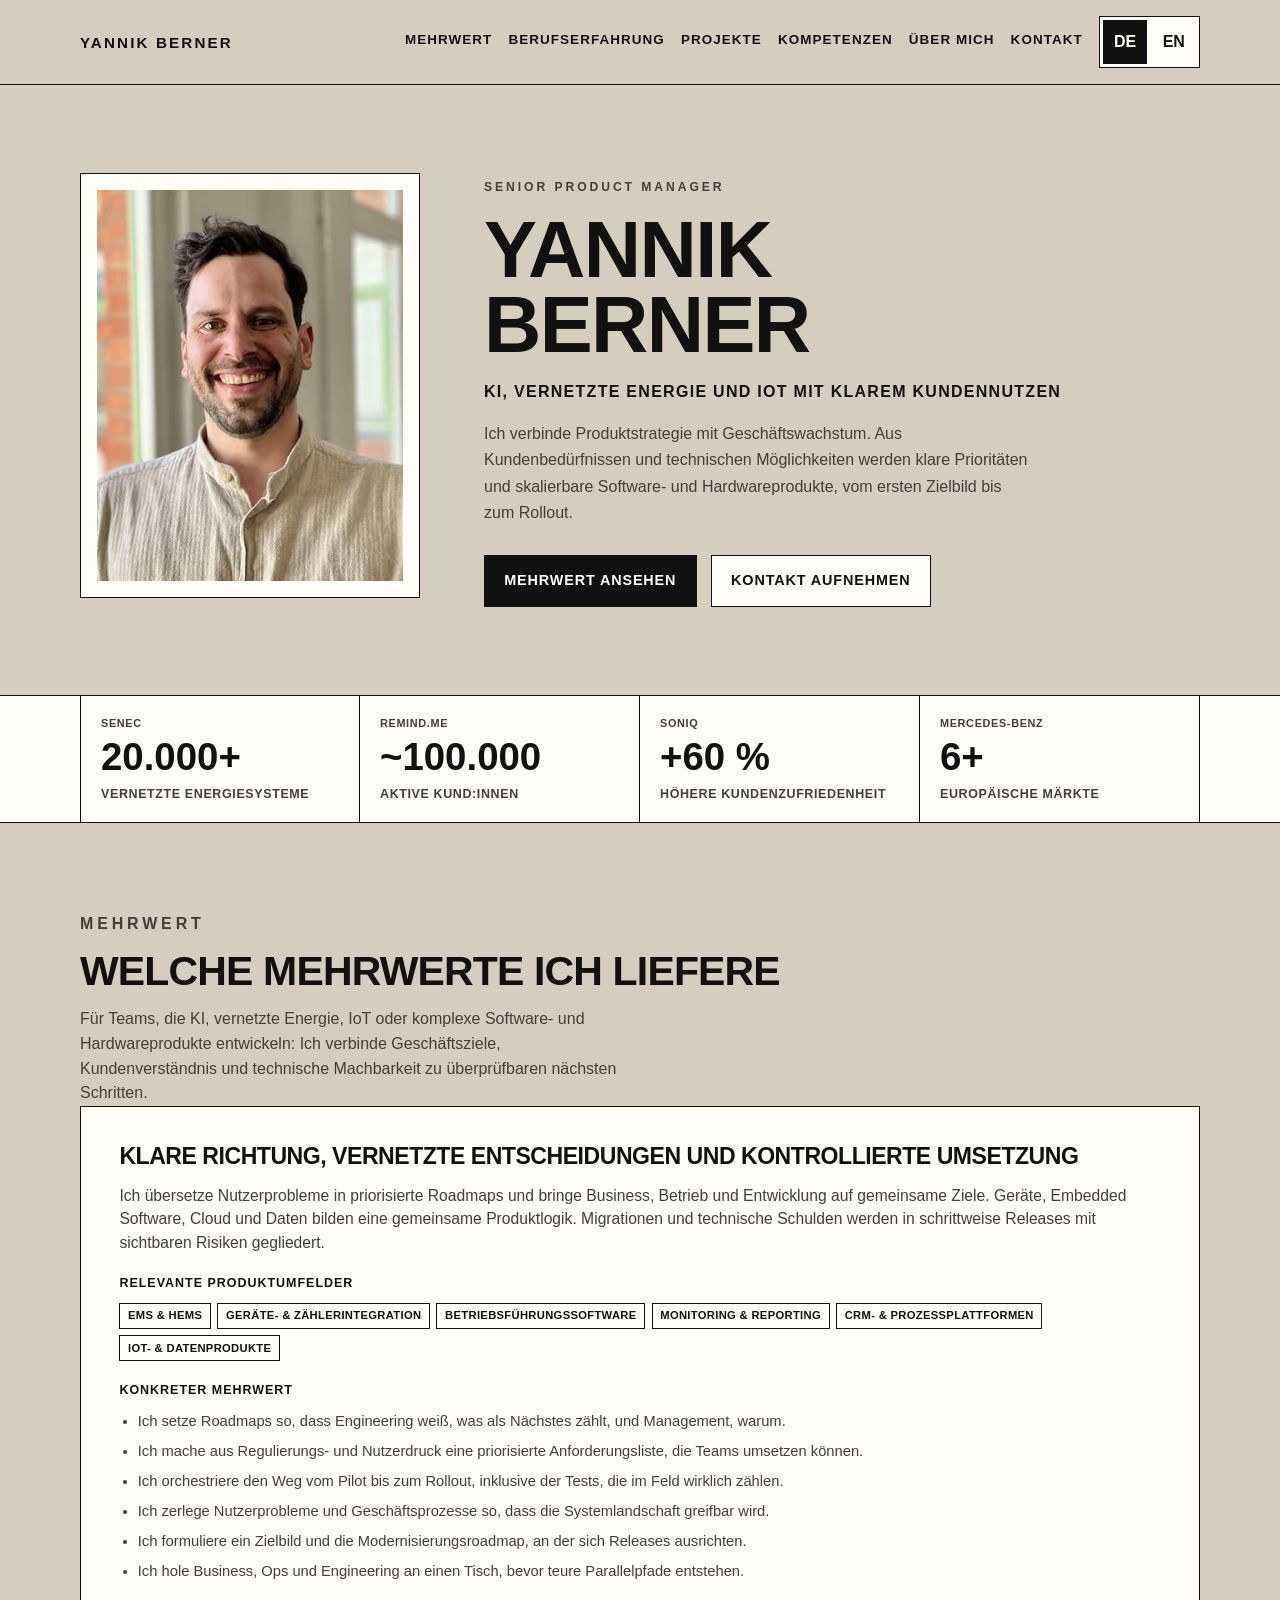
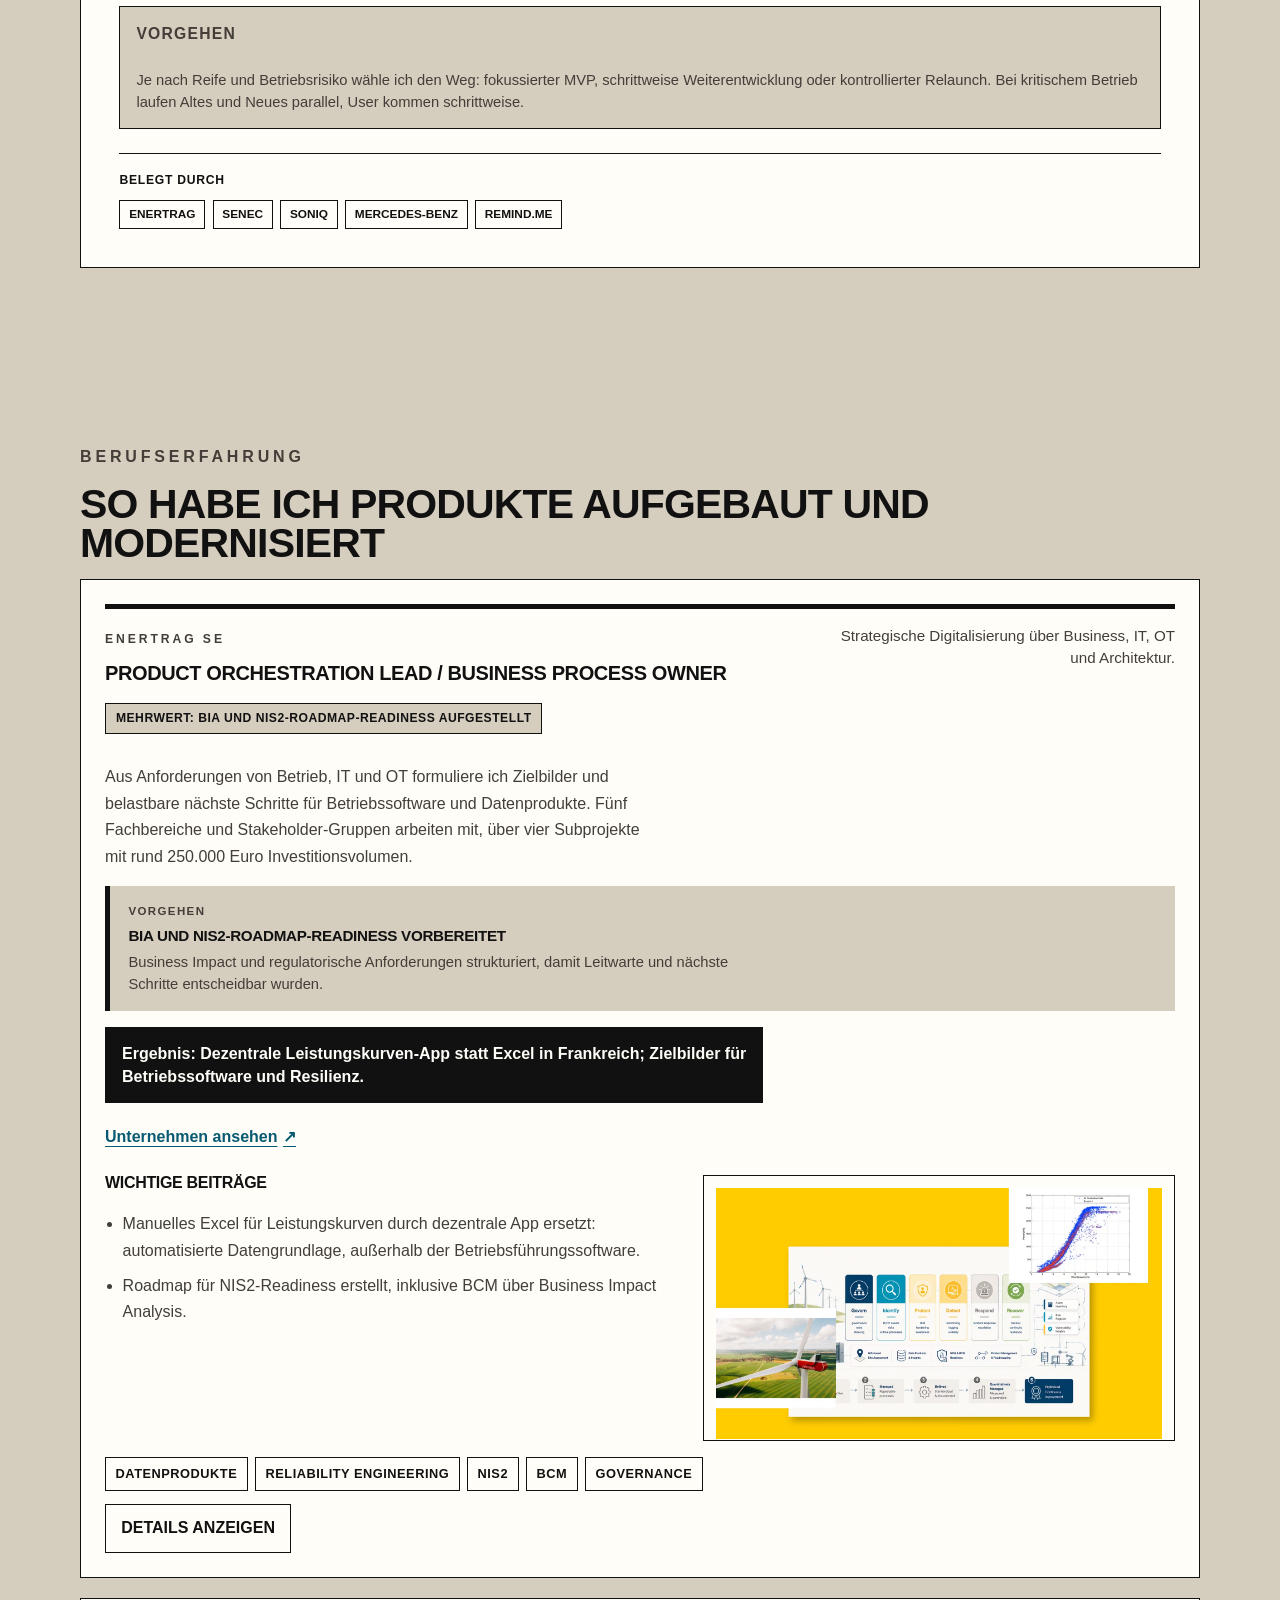
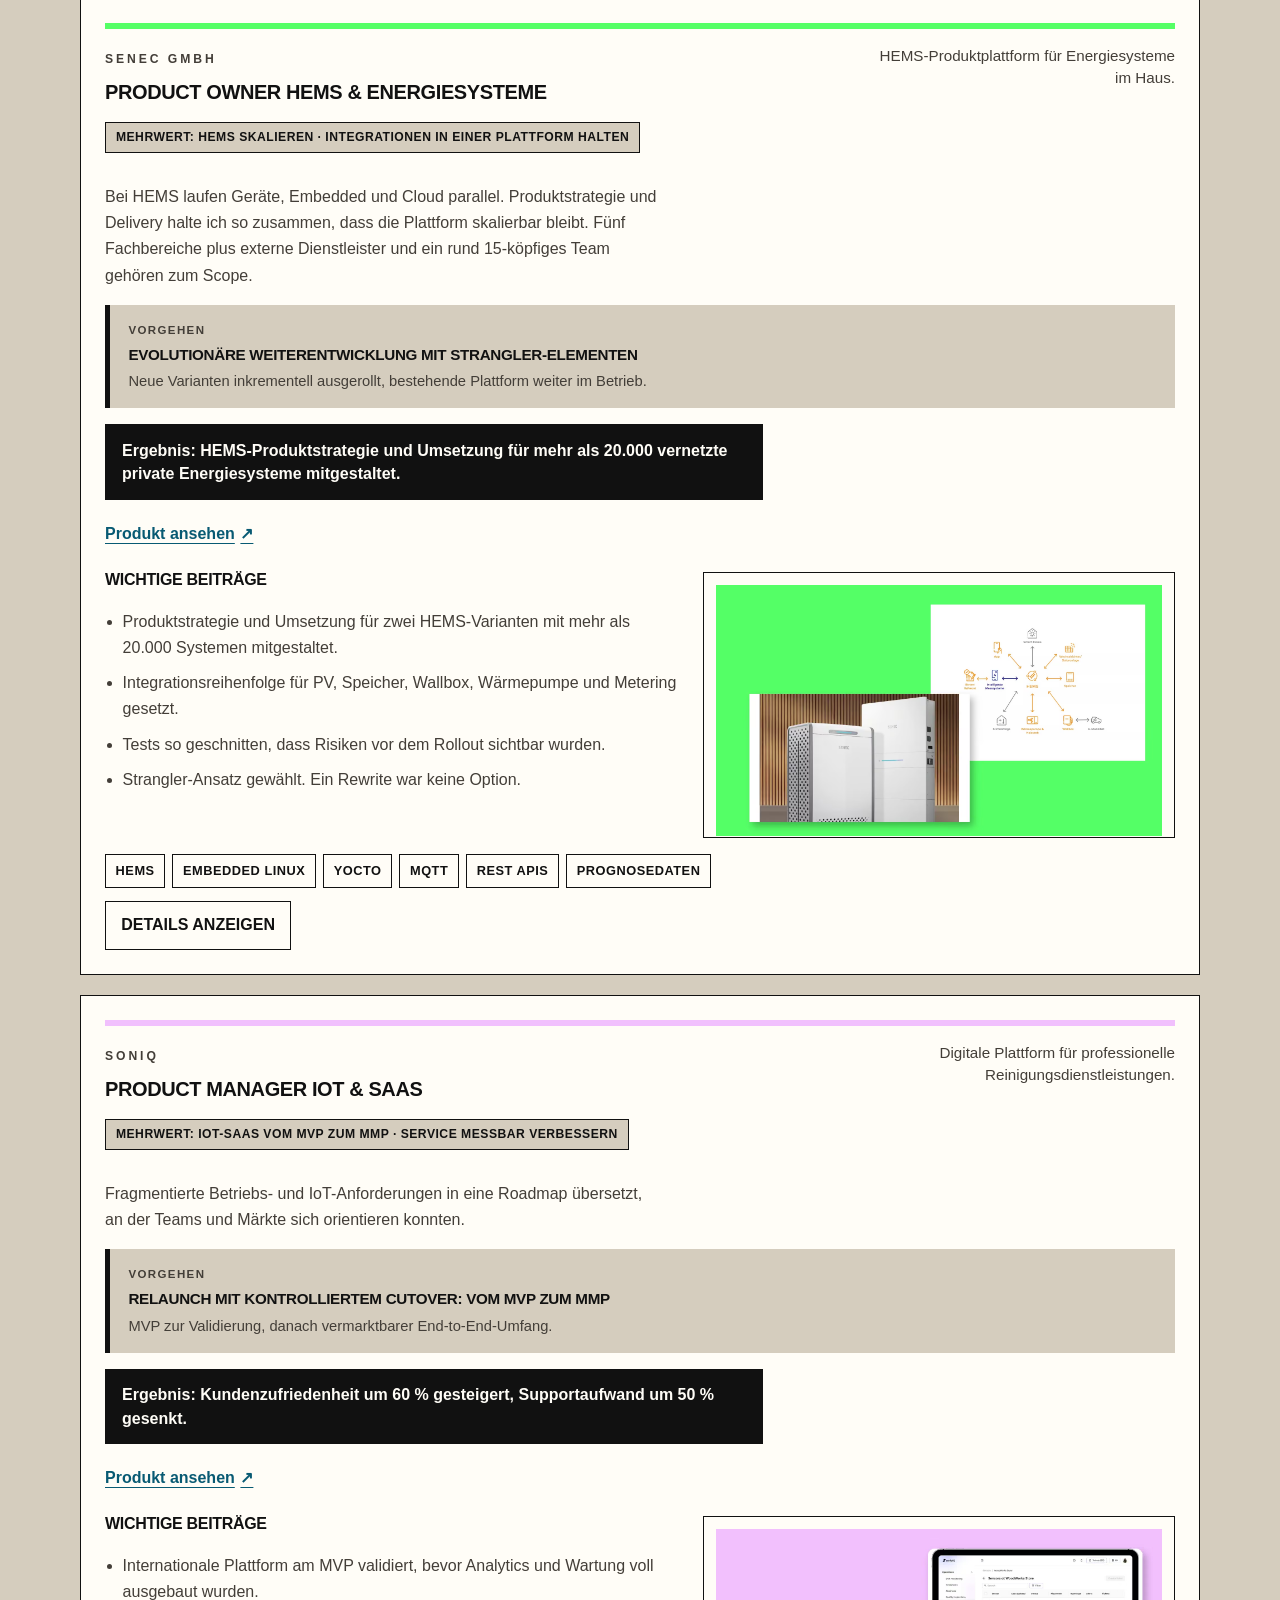
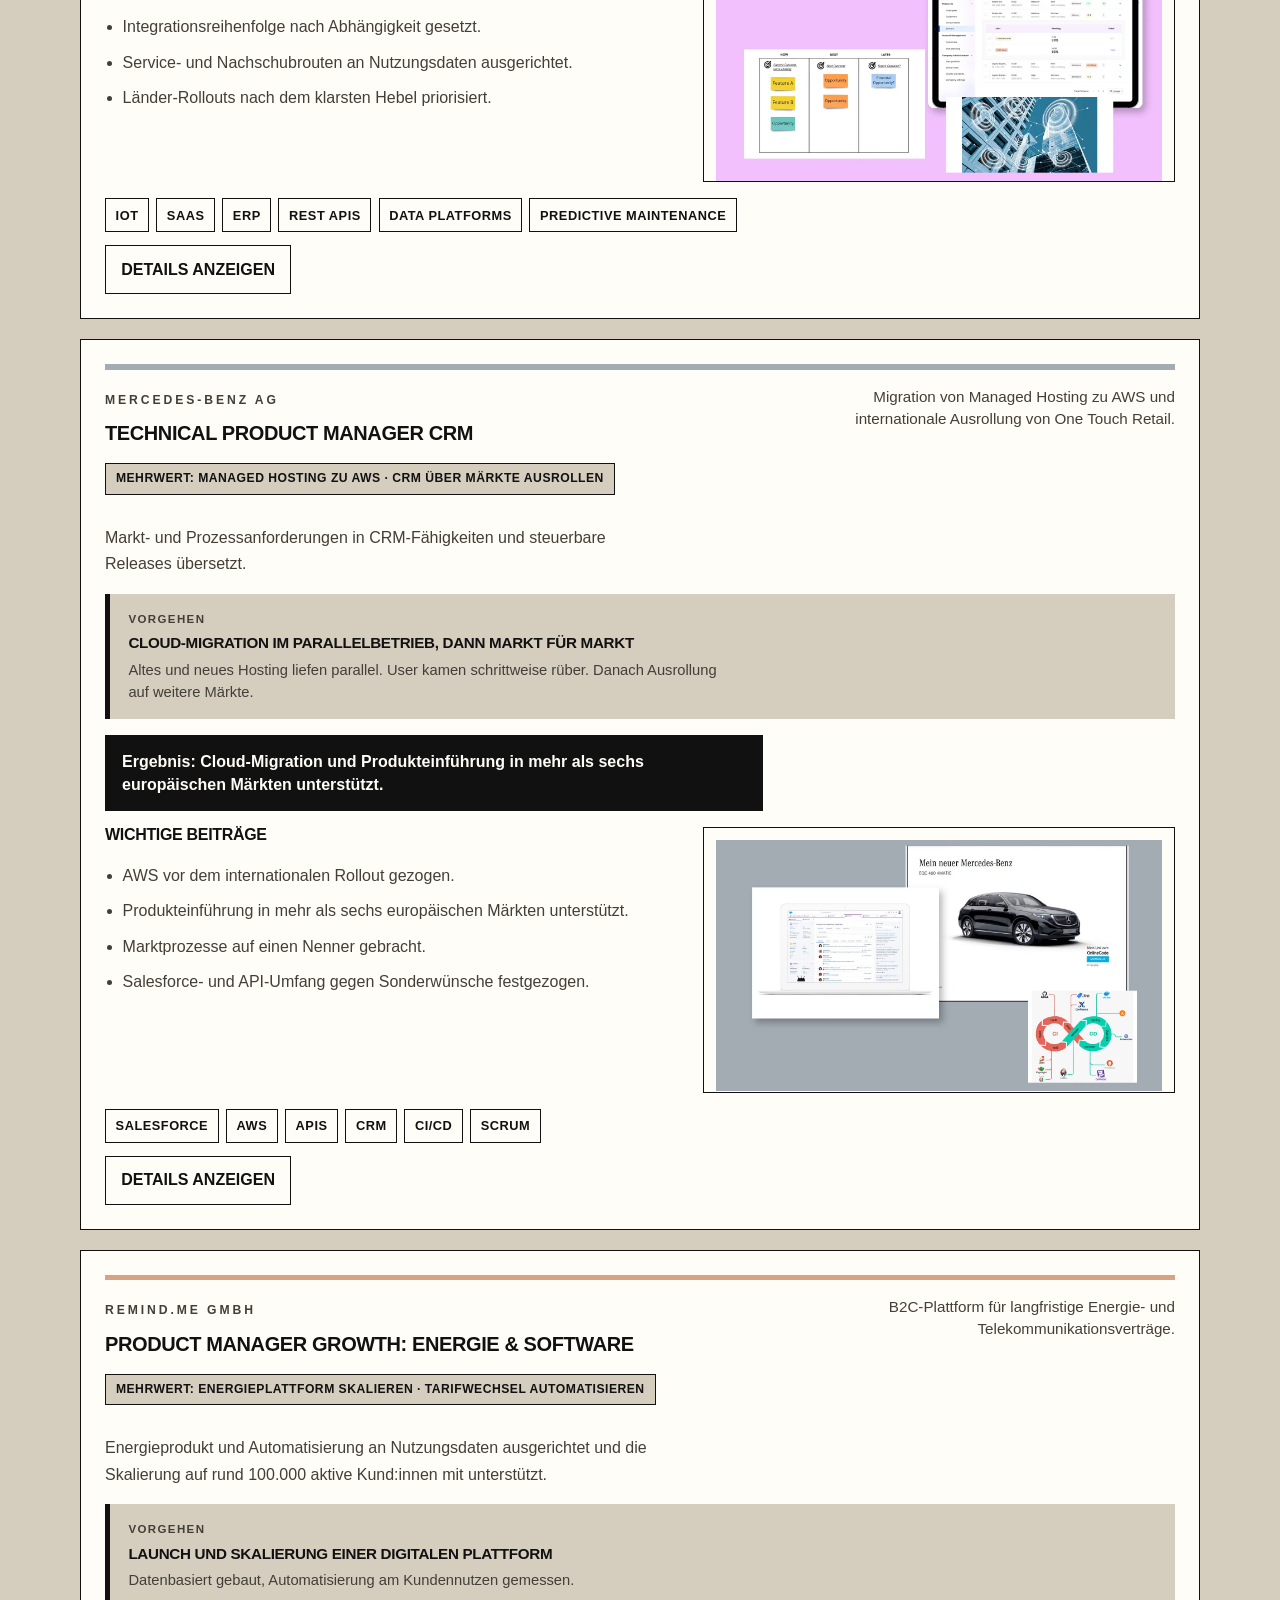
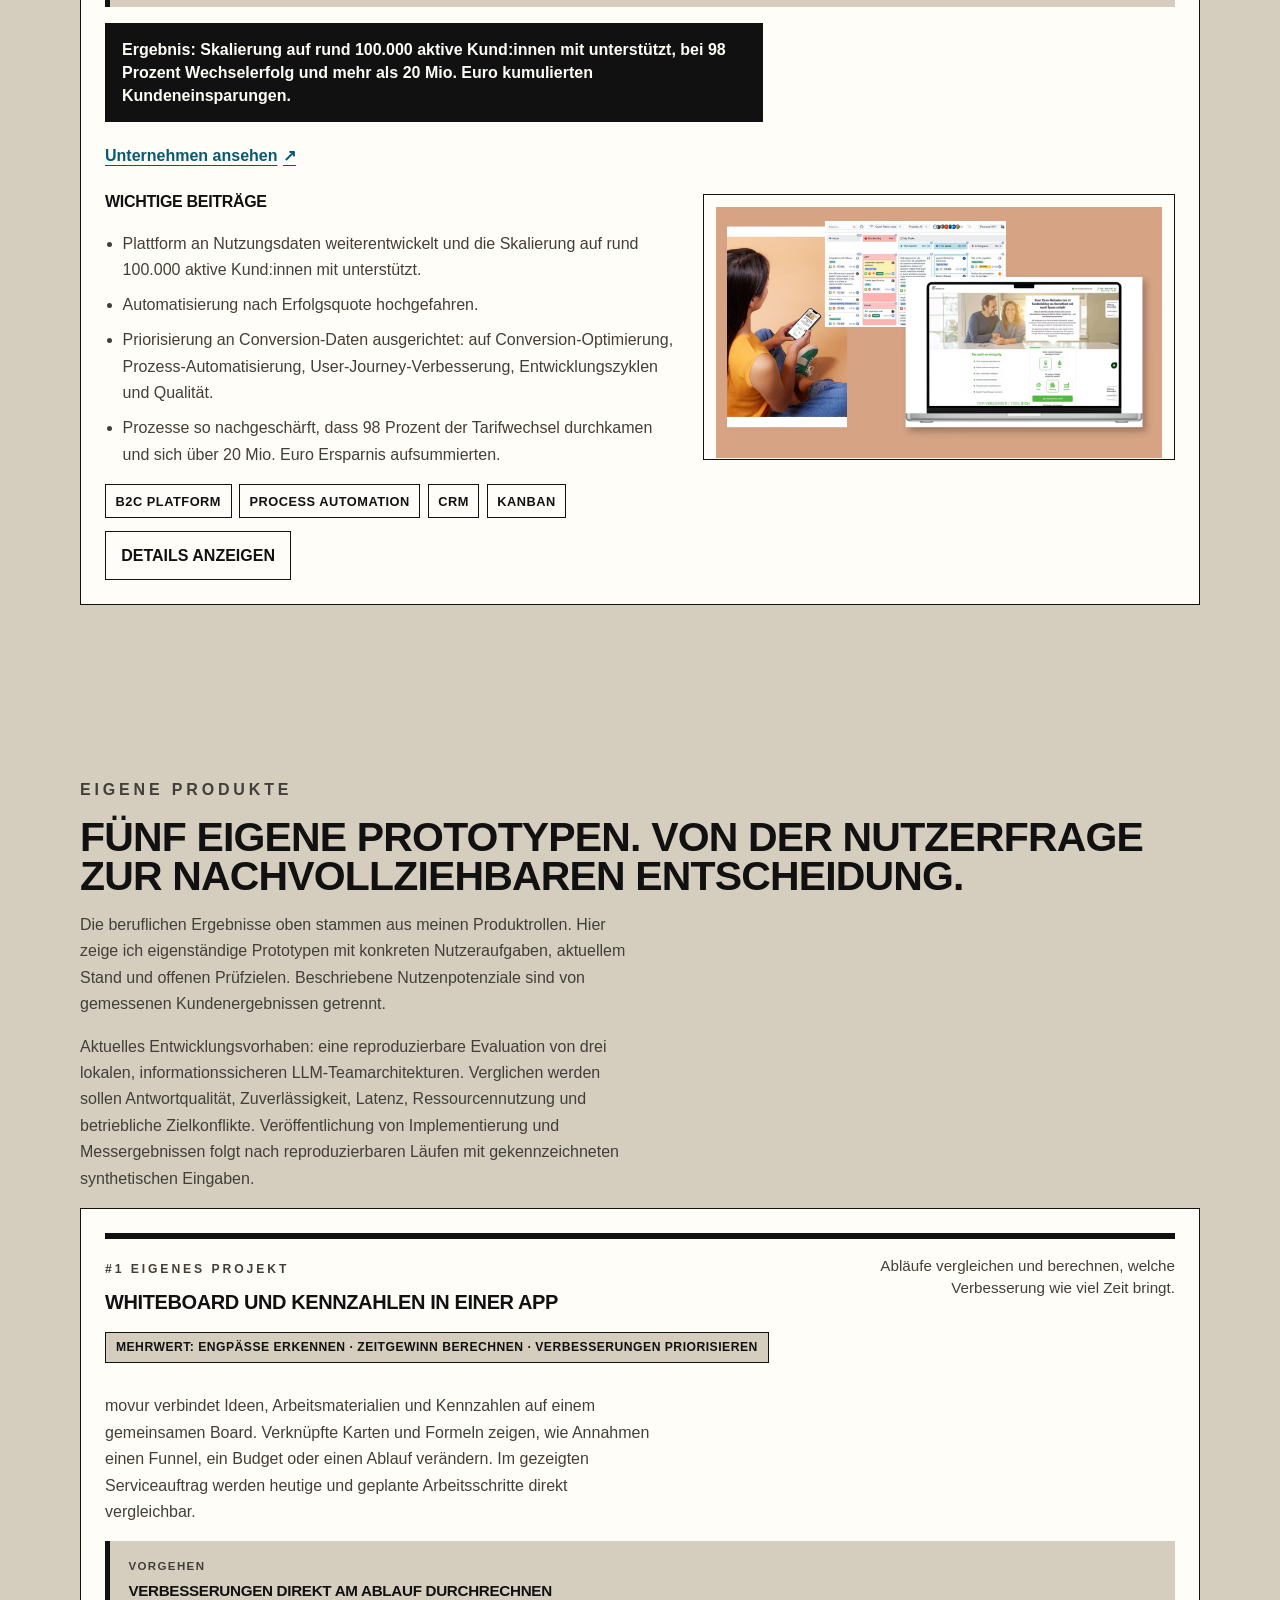
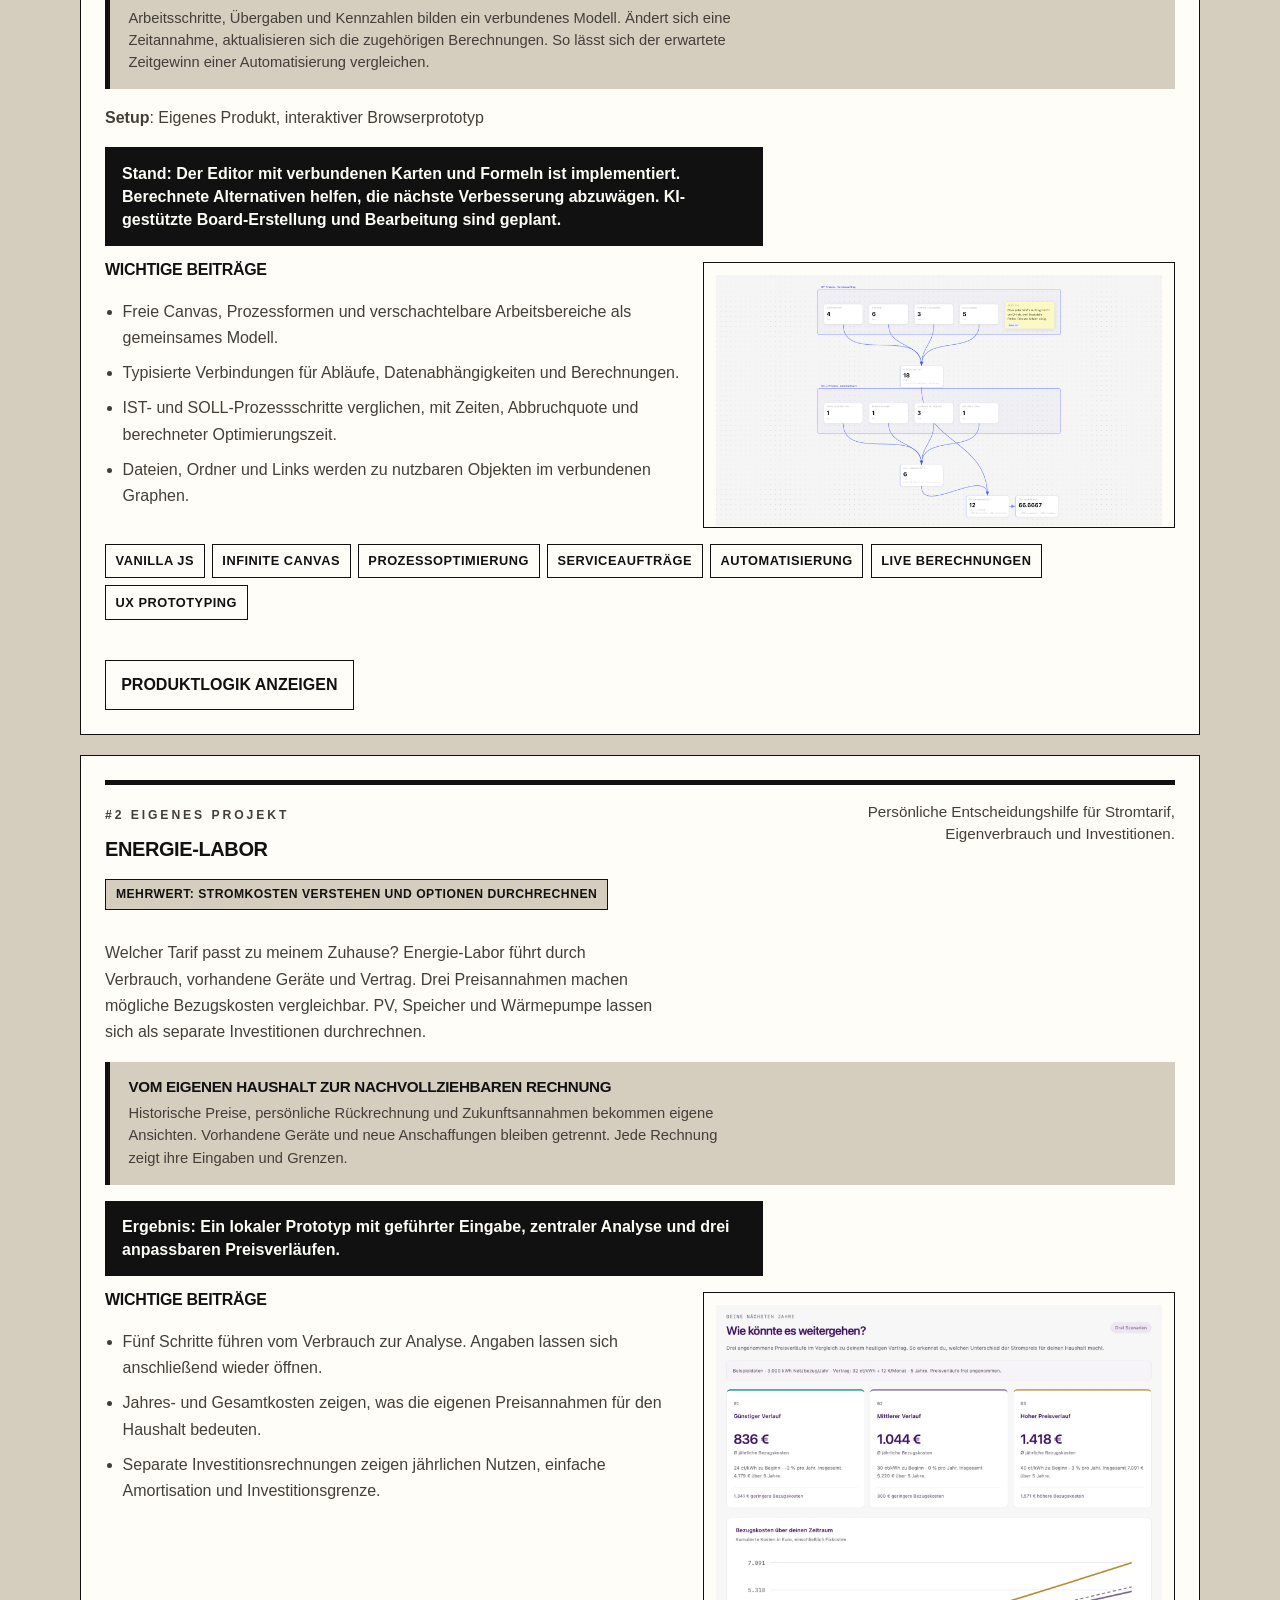
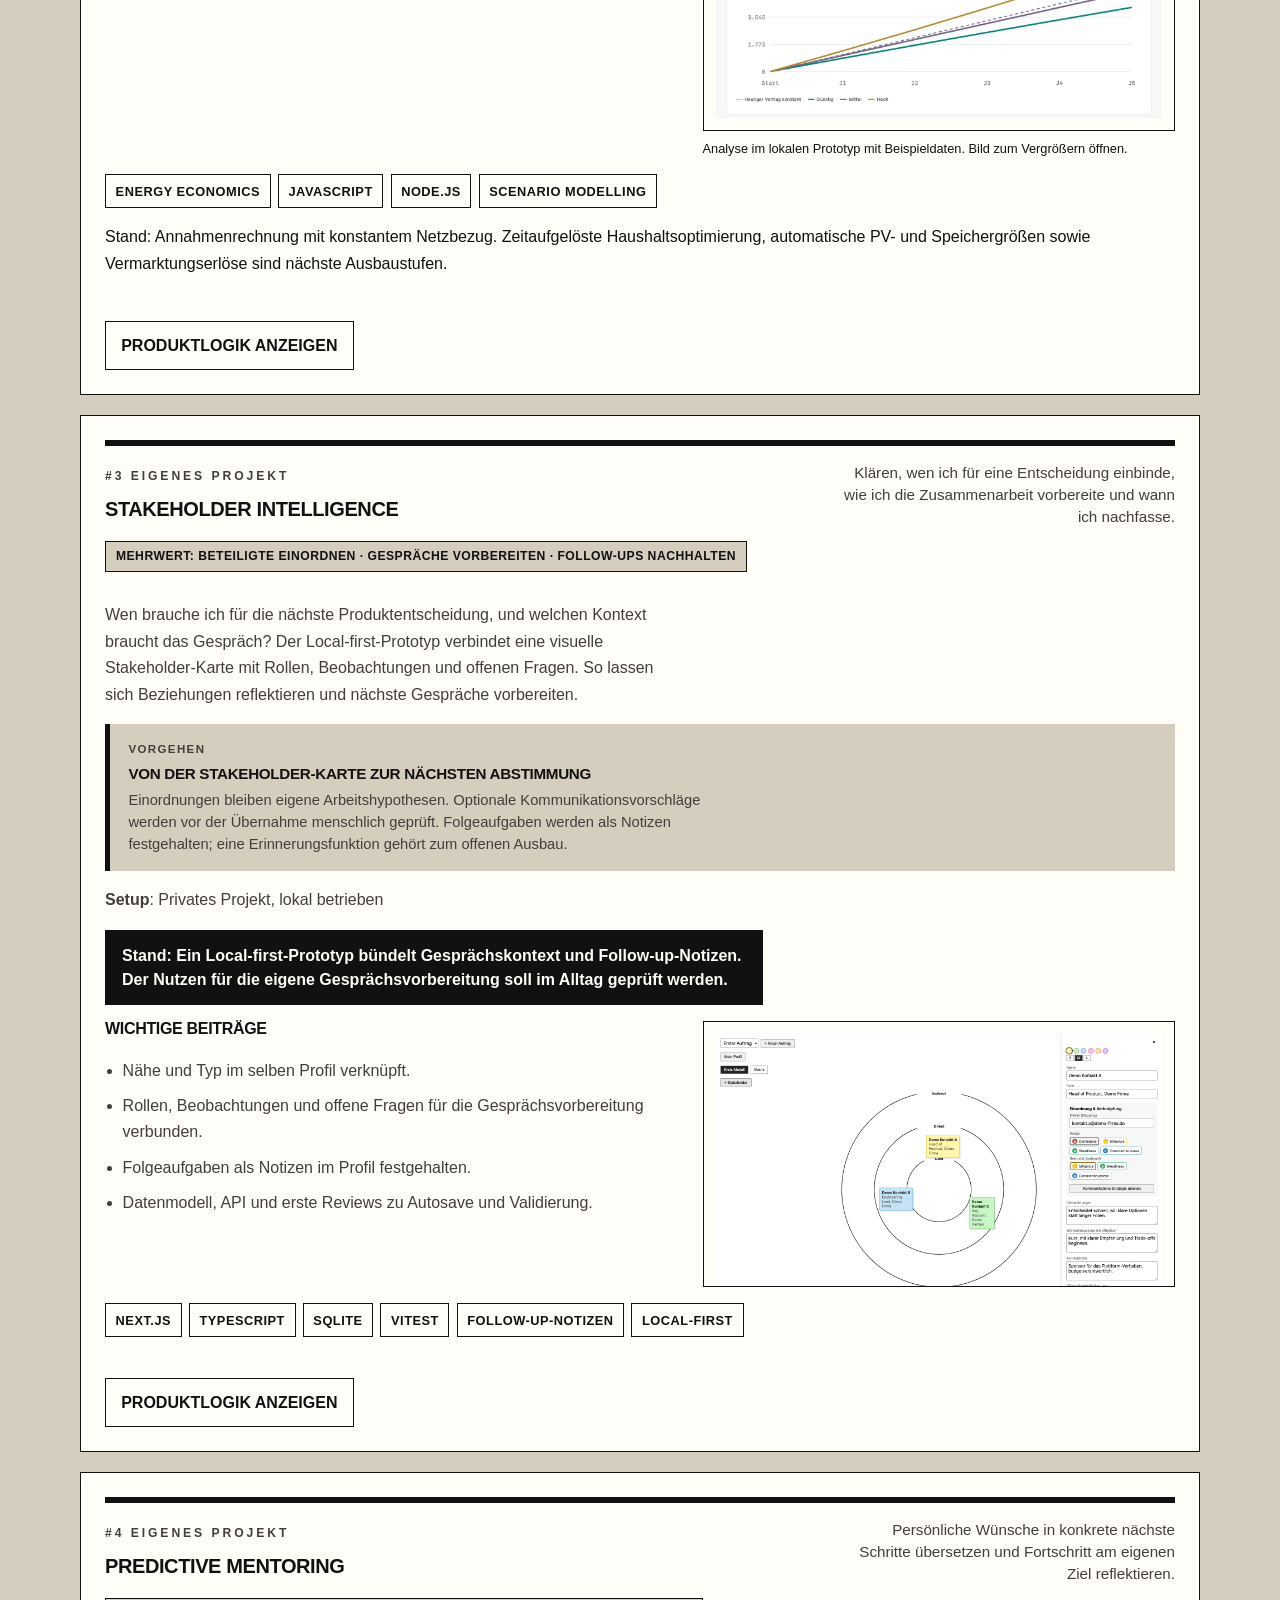
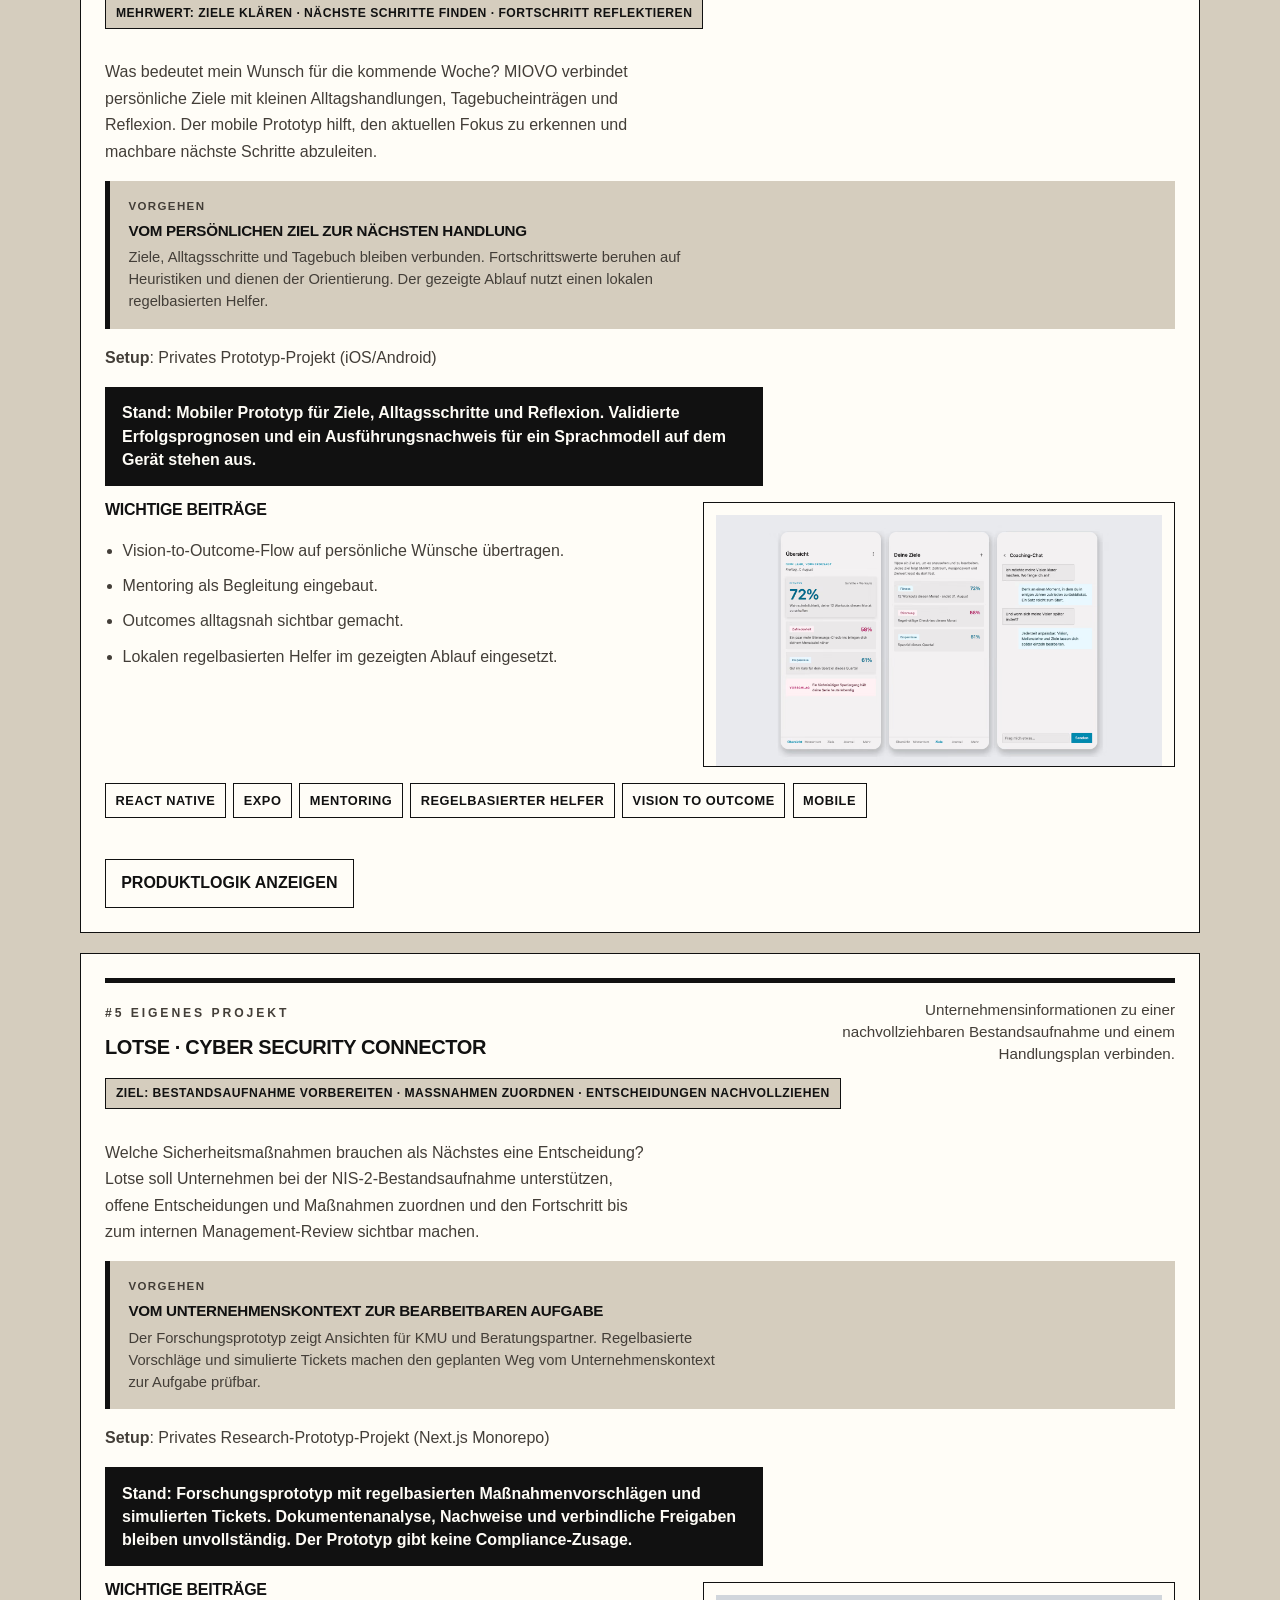
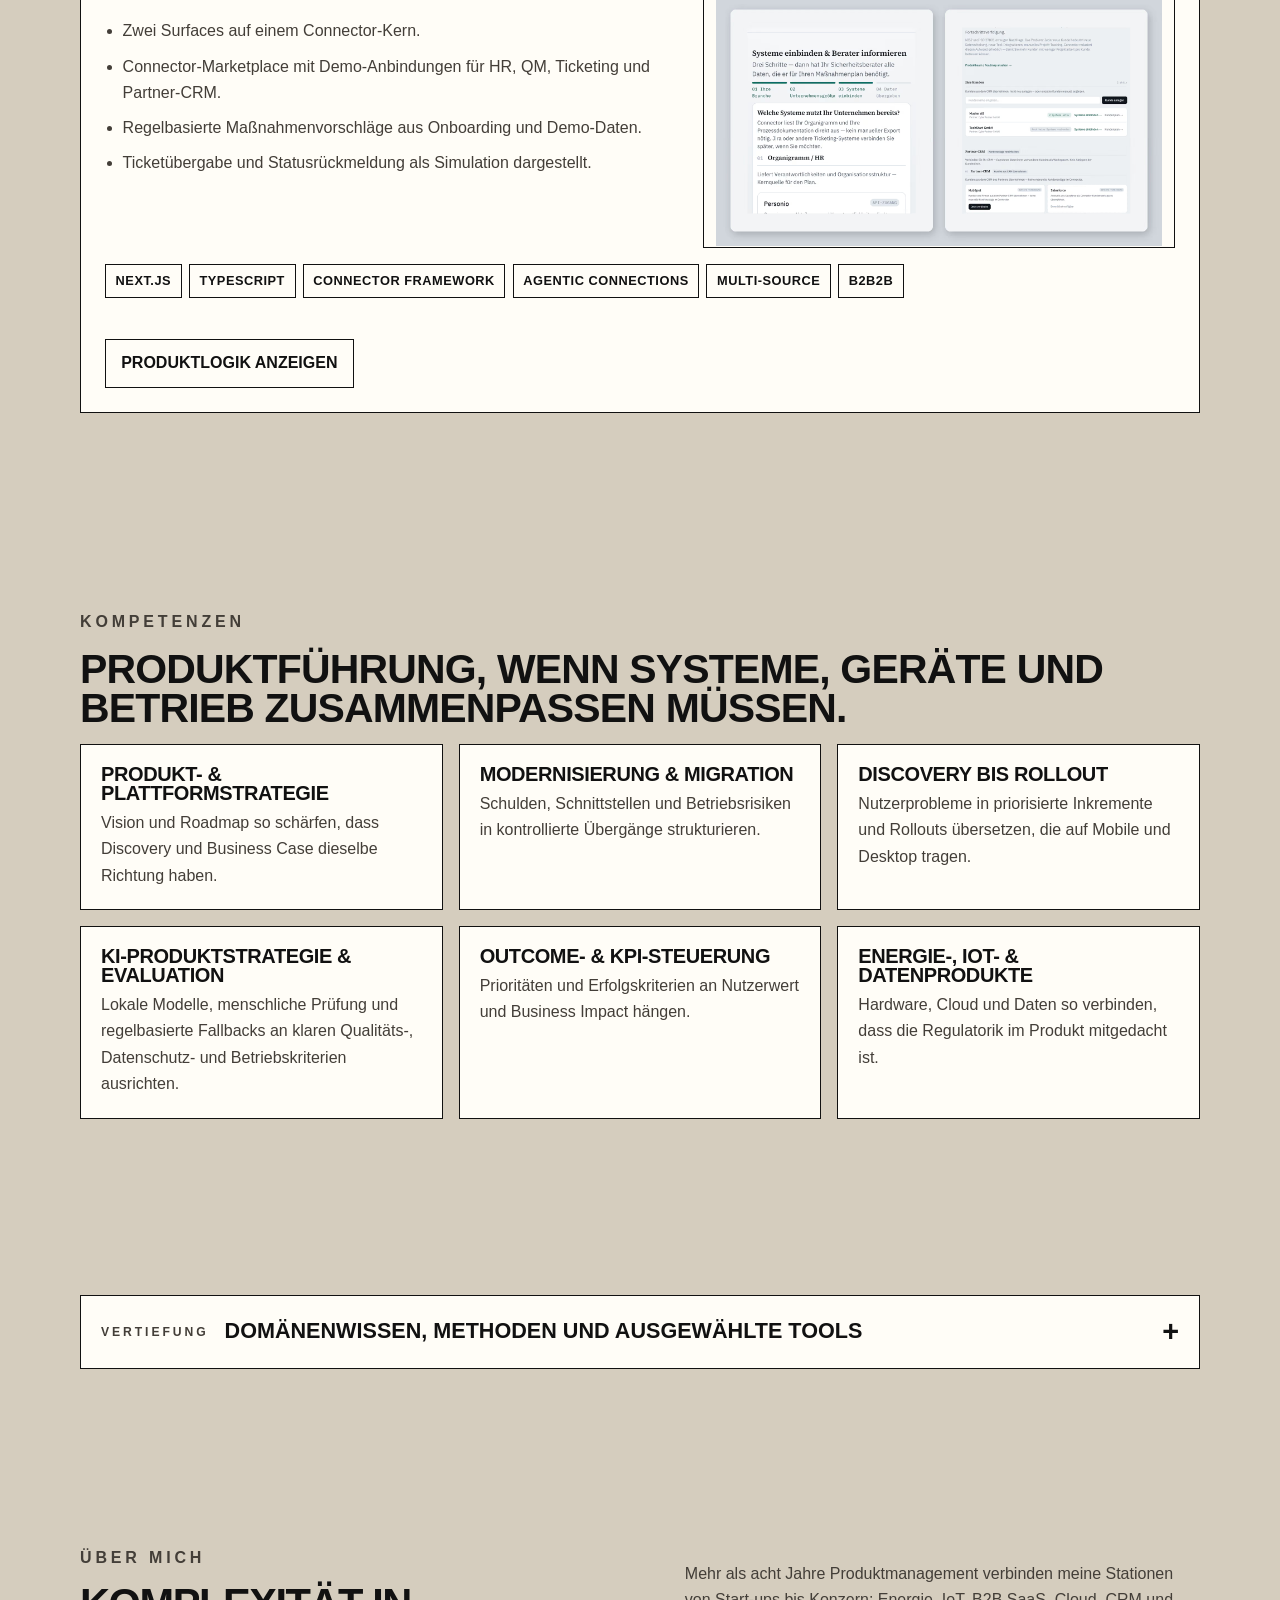
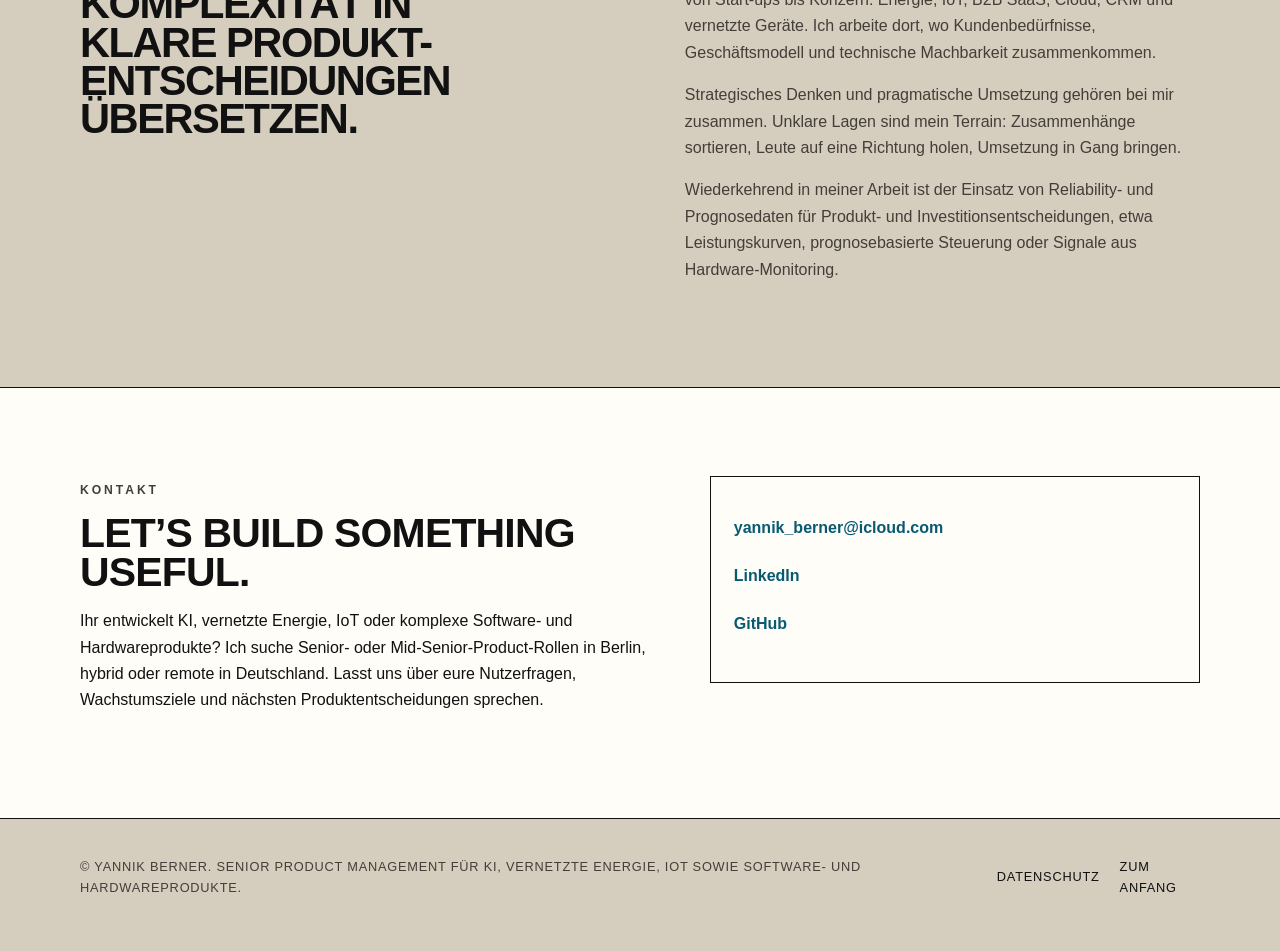
==== commit c7e8364f: "fix: remove all project showcase links in both languages" ====
--- a/index.html
+++ b/index.html
@@ -718,7 +718,6 @@
               <p><strong data-i18n="experience.common.setupLabel">Setup</strong>: <span data-i18n="projects.visualWorkspace.periodLocation">Eigenes Produkt, interaktiver Browserprototyp</span></p>
             </div>
             <p class="result-line" data-i18n="projects.visualWorkspace.result">Stand: Der Editor mit verbundenen Karten und Formeln ist implementiert. Berechnete Alternativen helfen, die nächste Verbesserung abzuwägen. KI-gestützte Board-Erstellung und Bearbeitung sind geplant.</p>
-                  <p><a href="https://github.com/yannikberner-AI-PM/movur-showcase/blob/main/README.de.md" data-url-de="https://github.com/yannikberner-AI-PM/movur-showcase/blob/main/README.de.md" data-url-en="https://github.com/yannikberner-AI-PM/movur-showcase" target="_blank" rel="noopener noreferrer" data-i18n="projects.common.showcase" data-i18n-aria="projects.common.showcaseAria" aria-label="Projekt-Showcase auf GitHub ansehen, öffnet in neuem Tab">Showcase auf GitHub ansehen</a></p>
             <div class="case-body">
               <div class="case-list">
                 <h4 data-i18n="experience.common.contributions">Wichtige Beiträge</h4>
@@ -835,7 +834,6 @@
               <p><strong data-i18n="experience.common.setupLabel">Setup</strong>: <span data-i18n="projects.stakeholderIntelligence.periodLocation">Privates Projekt, lokal betrieben</span></p>
             </div>
             <p class="result-line" data-i18n="projects.stakeholderIntelligence.result">Stand: Ein Local-first-Prototyp bündelt Gesprächskontext und Follow-up-Notizen. Der Nutzen für die eigene Gesprächsvorbereitung soll im Alltag geprüft werden.</p>
-                  <p><a href="https://github.com/yannikberner-AI-PM/stakeholder-intelligence-showcase/blob/main/README.de.md" data-url-de="https://github.com/yannikberner-AI-PM/stakeholder-intelligence-showcase/blob/main/README.de.md" data-url-en="https://github.com/yannikberner-AI-PM/stakeholder-intelligence-showcase" target="_blank" rel="noopener noreferrer" data-i18n="projects.common.showcase" data-i18n-aria="projects.common.showcaseAria" aria-label="Projekt-Showcase auf GitHub ansehen, öffnet in neuem Tab">Showcase auf GitHub ansehen</a></p>
             <div class="case-body">
               <div class="case-list">
                 <h4 data-i18n="experience.common.contributions">Wichtige Beiträge</h4>
@@ -925,7 +923,6 @@
               <p><strong data-i18n="experience.common.setupLabel">Setup</strong>: <span data-i18n="projects.predictiveMentoring.periodLocation">Privates Prototyp-Projekt (iOS/Android)</span></p>
             </div>
             <p class="result-line" data-i18n="projects.predictiveMentoring.result">Stand: Mobiler Prototyp für Ziele, Alltagsschritte und Reflexion. Validierte Erfolgsprognosen und ein Ausführungsnachweis für ein Sprachmodell auf dem Gerät stehen aus.</p>
-                  <p><a href="https://github.com/yannikberner-AI-PM/predictive-mentoring-showcase/blob/main/README.de.md" data-url-de="https://github.com/yannikberner-AI-PM/predictive-mentoring-showcase/blob/main/README.de.md" data-url-en="https://github.com/yannikberner-AI-PM/predictive-mentoring-showcase" target="_blank" rel="noopener noreferrer" data-i18n="projects.common.showcase" data-i18n-aria="projects.common.showcaseAria" aria-label="Projekt-Showcase auf GitHub ansehen, öffnet in neuem Tab">Showcase auf GitHub ansehen</a></p>
             <div class="case-body">
               <div class="case-list">
                 <h4 data-i18n="experience.common.contributions">Wichtige Beiträge</h4>
@@ -1021,7 +1018,6 @@
               <p><strong data-i18n="experience.common.setupLabel">Setup</strong>: <span data-i18n="projects.cyberSecurityConnector.periodLocation">Privates Research-Prototyp-Projekt (Next.js Monorepo)</span></p>
             </div>
             <p class="result-line" data-i18n="projects.cyberSecurityConnector.result">Stand: Forschungsprototyp mit regelbasierten Maßnahmenvorschlägen und simulierten Tickets. Dokumentenanalyse, Nachweise und verbindliche Freigaben bleiben unvollständig. Der Prototyp gibt keine Compliance-Zusage.</p>
-                  <p><a href="https://github.com/yannikberner-AI-PM/cyber-security-connector-showcase/blob/main/README.de.md" data-url-de="https://github.com/yannikberner-AI-PM/cyber-security-connector-showcase/blob/main/README.de.md" data-url-en="https://github.com/yannikberner-AI-PM/cyber-security-connector-showcase" target="_blank" rel="noopener noreferrer" data-i18n="projects.common.showcase" data-i18n-aria="projects.common.showcaseAria" aria-label="Projekt-Showcase auf GitHub ansehen, öffnet in neuem Tab">Showcase auf GitHub ansehen</a></p>
             <div class="case-body">
               <div class="case-list">
                 <h4 data-i18n="experience.common.contributions">Wichtige Beiträge</h4>
